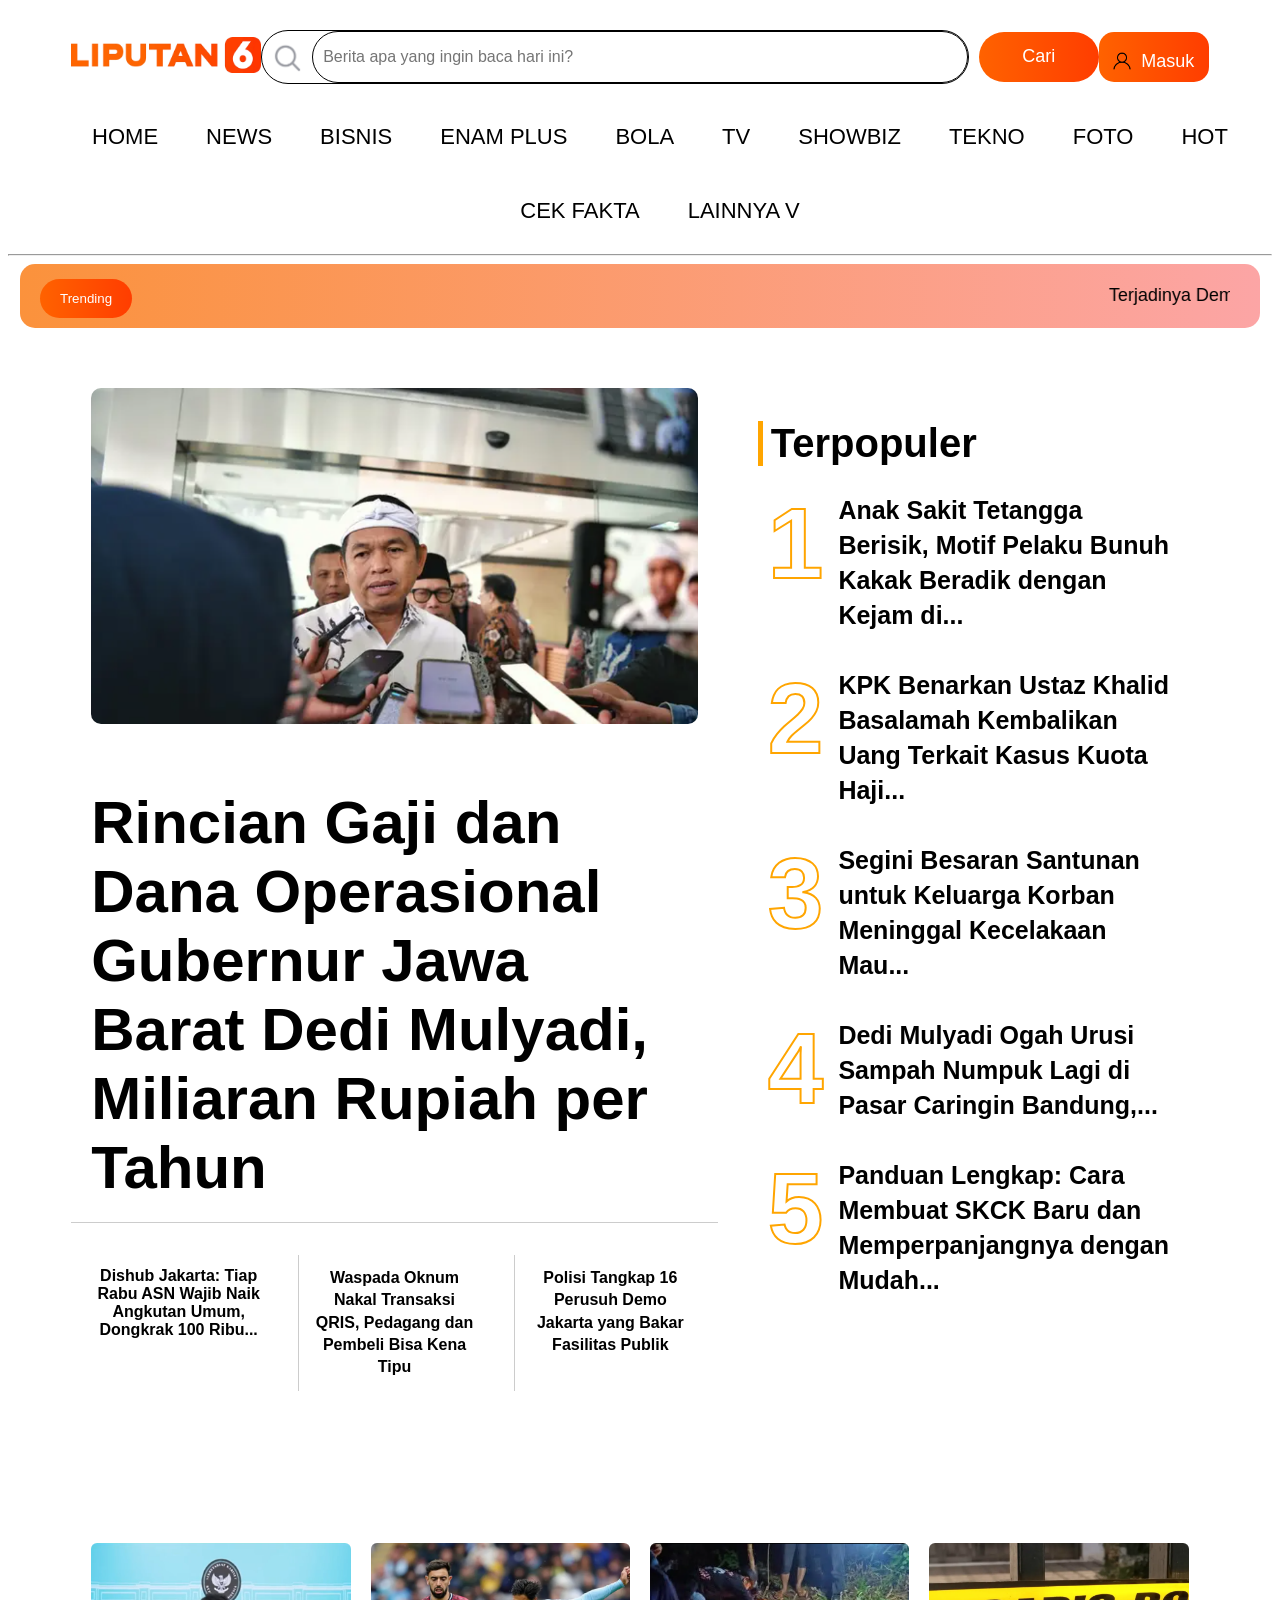
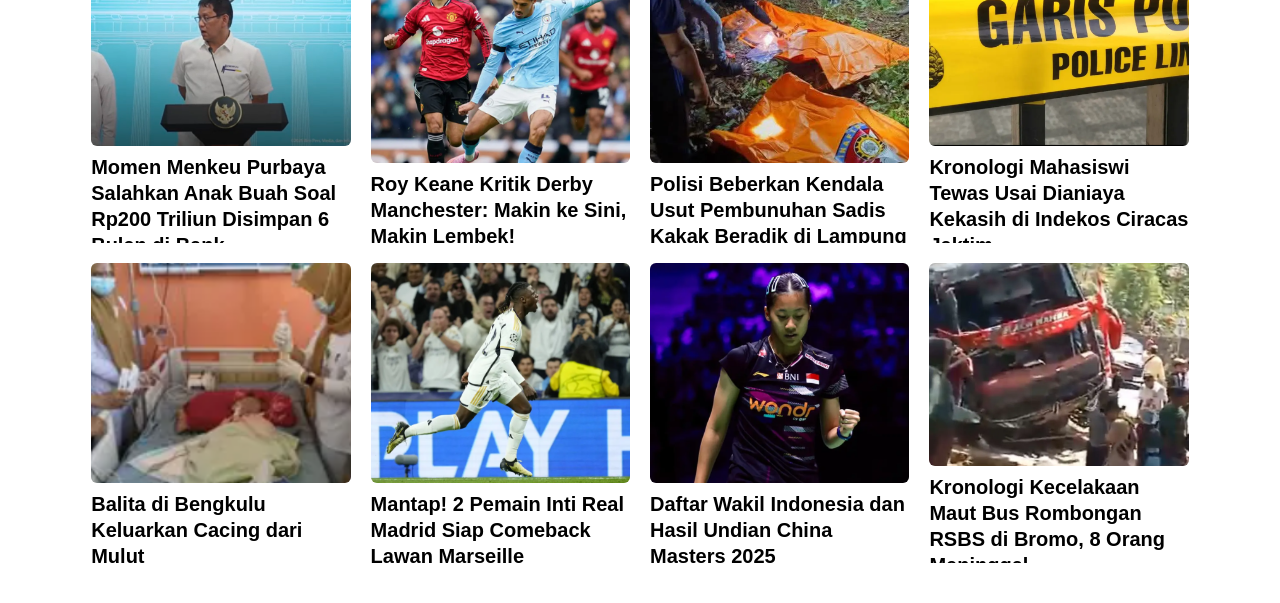
==== index.html @ a5fb039b "Commit Liputan6 Updat2" ====
<!DOCTYPE html>
<html lang="en">
<head>
    <meta charset="UTF-8">
    <meta name="viewport" content="width=device-width, initial-scale=1.0">
    <title>Liputan6 by Ruth</title>
    <link rel="stylesheet" href="style.css">
</head>
<body>
    <!-- HEADER -->
     <header class="header-1">
        <div class="div-1">
                <div class="header-logo">
                <a href="index.html"><img class="img-logo" src="assets/logoliputan6.png" alt="logo" class=""></a>
                </div>
                <div class="header-input">
                    <div>
                    <img src="assets/search.png" alt="" srcset="" class="">
                    <input type="text" placeholder="Berita apa yang ingin baca hari ini?" class="">
                    </div>
                </div>
                <div class="header-button-search">
                    <button type="button" class="">Cari</button>
                </div>
                <div class="header-login">
                    <button type="button" class="">
                        <div class="">
                            <img class="img-profile" src="assets/logologin.png" alt="Masuk" srcset="">
                            <p class="">Masuk</p>
                        </div>
                    </button>
                </div>
            </div>
        <div class="div-2">
            <ul class="">
                <li><a href="">HOME</a></li>
                <li><a href="">NEWS</a></li>
                <li><a href="">BISNIS</a></li>
                <li><a href="">ENAM PLUS</a></li>
                <li><a href="">BOLA</a></li>
                <li><a href="">TV</a></li>
                <li><a href="">SHOWBIZ</a></li>
                <li><a href="">TEKNO</a></li>
                <li><a href="">FOTO</a></li>
                <li><a href="">HOT</a></li>
                <li><a href="">CEK FAKTA</a></li>
                <li><a href="">LAINNYA V</a></li>
            </ul>
        </div>
    </header>
    <hr>
    <div class="div-trending">
        <div><button type="button">Trending</button></div>
        <marquee behavior="" direction="" class="marquee">Terjadinya Demokrasi pada tanggal 20 agustus 2025 yang mengakibatkan meninggal 1 orang</marquee>
    </div>
    <div class="div-3" id="div-3">
        <div>
            <img src="assets/Screenshot 2025-09-02 121308.png" alt="" srcset="">
        </div>
        <ul>
            <li><a href="">HOME</a></li>
            <li><a href="">NEWS</a></li>
            <li><a href="">BISNIS</a></li>
            <li><a href="">HOT</a></li>
            <li><a href="">CEK FAKTA</a></li>
            <li><a href="">DEMO</a></li>
            <li><a href="">TV</a></li>
            <li><a href="">BOLA</a></li>
            <li><a href="">LAINNYA</a></li>
        </ul>
        <h3>MASUK</h3>
    </div>
    <script src="style.js"></script>


    <!-- BODY/HERO SECTION -->
<section id="maincontainer" class="main-news-trending">
    <!-- LEFT COLUMN -->
    <div class="left-column">
        <div class="boxmainarticleimage">
            <div class="main-article-news">
                <img src="assets/mainimage.png" class="mainarticle-img" alt="Main Article">
            </div>
        </div>

        <div class="boxmainarticletext">
            <a href="#" class="mainarticle-text">
                Rincian Gaji dan Dana Operasional Gubernur Jawa Barat Dedi Mulyadi, Miliaran Rupiah per Tahun
            </a>
        </div>

        <!-- Outer box -->
        <div class="outer-box4">
            <div class="inner-box4">
                <a href="">Dishub Jakarta: Tiap Rabu ASN Wajib Naik Angkutan Umum, Dongkrak 100 Ribu...</a>
            </div>
            <div class="inner-box4">
                <a href="#">Waspada Oknum Nakal Transaksi QRIS, Pedagang dan Pembeli Bisa Kena Tipu</a>
            </div>
            <div class="inner-box4">
                <a href="#">Polisi Tangkap 16 Perusuh Demo Jakarta yang Bakar Fasilitas Publik</a>
            </div>
        </div>

    </div> 

    <!-- RIGHT COLUMN -->
    <div class="rightcolumn">
        <div class="popular">
            <h2>Terpopuler</h2>

            <div class="popular-item">
                <div class="rank">1</div>
                <div class="content">
                    <a href="#">Anak Sakit Tetangga Berisik, Motif Pelaku Bunuh Kakak Beradik dengan Kejam di...</a>
                </div>
            </div>

            <div class="popular-item">
                <div class="rank">2</div>
                <div class="content">
                    <a href="#">KPK Benarkan Ustaz Khalid Basalamah Kembalikan Uang Terkait Kasus Kuota Haji...</a>
                </div>
            </div>

            <div class="popular-item">
                <div class="rank">3</div>
                <div class="content">
                    <a href="#">Segini Besaran Santunan untuk Keluarga Korban Meninggal Kecelakaan Mau...</a>
                </div>
            </div>

            <div class="popular-item">
                <div class="rank">4</div>
                <div class="content">
                    <a href="#">Dedi Mulyadi Ogah Urusi Sampah Numpuk Lagi di Pasar Caringin Bandung,...</a>
                </div>
            </div>

            <div class="popular-item">
                <div class="rank">5</div>
                <div class="content">
                    <a href="#">Panduan Lengkap: Cara Membuat SKCK Baru dan Memperpanjangnya dengan Mudah...</a>
                </div>
            </div>
        </div>
    </div>
</section>

<section id="container" class="articlenews">
    <div class="box">
        <img class="imgbox" src="assets/imgMenkeuPrubaya.png" alt="ArtikelMenkeuPrubaya">
        <a href="#">Momen Menkeu Purbaya Salahkan Anak Buah Soal Rp200 Triliun Disimpan 6 Bulan di Bank</a>
    </div>
    <div class="box">
        <img class="imgbox" src="assets/RoyKeaneimg.png" alt="ArtikelRoyKeaneKritik">
        <a href="#">Roy Keane Kritik Derby Manchester: Makin ke Sini, Makin Lembek!</a>
    </div>
    <div class="box">
        <img class="imgbox" src="assets/imgBeritaPembunuhan.png" alt="imgBeritaPembunuhan">
        <a href="#">Polisi Beberkan Kendala Usut Pembunuhan Sadis Kakak Beradik di Lampung</a>
    </div>
    <div class="box">
        <img class="imgbox" src="assets/imgRumahKorbanPembunuhan.png" alt="imgRumahKorbanPembunuhan">
        <a href="#">Kronologi Mahasiswi Tewas Usai Dianiaya Kekasih di Indekos Ciracas Jaktim</a>
    </div>
    <div class="box">
        <img class="imgbox" src="assets/imgBeritaBalita.png" alt="imgBeritaBalita">
        <a href="#">Balita di Bengkulu Keluarkan Cacing dari Mulut</a>
    </div>
    <div class="box">
        <img class="imgbox" src="assets/BeritaRealMadrid.png" alt="BeritaRealMadrid">
        <a href="#">Mantap! 2 Pemain Inti Real Madrid Siap Comeback Lawan Marseille</a>
    </div>
    <div class="box">
        <img class="imgbox" src="assets/PerwakilaIndonesia.png" alt="PerwakilaIndonesia">
        <a href="#">Daftar Wakil Indonesia dan Hasil Undian China Masters 2025</a>
    </div>
    <div class="box">
        <img class="imgbox" src="assets/Kecelakaan.png" alt="Kecelakaan">
        <a href="#">Kronologi Kecelakaan Maut Bus Rombongan RSBS di Bromo, 8 Orang Meninggal</a>
    </div>
</section>

</body>
</html>
---- style.css ----
body{
    font-family: Arial, Helvetica, sans-serif;
}

/* HEADER */
.div-1 {
    display: flex;
    justify-content: space-between;
    align-items: center;
    margin-top: 20px;
    flex-wrap: wrap; /* allows stacking on smaller screens */
    padding: 0 5%;
}

.header-logo {
    width: 15vw; 
    max-width: 190px;
    min-width: 120px;
    display: flex;
    align-items: center;
}

.header-logo img {
    max-width: 100%;
    height: auto;
}

.header-input {
    display: flex;
    flex: 1;
    justify-content: center;
    min-width: 200px;
    margin: 10px 0;
}

.header-input div {
    display: flex;
    border: 0.1px solid black;
    border-radius: 30px;
    width: 100%;
    max-width: 800px;
}

.header-input div img {
    width: 30px;
    margin: 10px;
}

.header-input div input {
    flex: 1;
    border-radius: 30px;
    outline: none;
    border: 0.1px solid black;
    transition: all 0.3s ease;
    padding-left: 10px;
    font-size: 16px;
}

.header-input div input:focus {
    border: 3px solid orange;
}

.header-button-search button {
    width: 120px;
    height: 50px;
    border-radius: 30px;
    background: linear-gradient(to right, #ff6200, #ff3d00);
    border: none;
    color: white;
    font-size: 18px;
    transition: all 0.3s ease;
    margin-left: 10px;
}

.header-button-search button:hover {
    background: linear-gradient(to right, #E57373, #FFB74D);
    color: black;
}

.header-login button {
    width: 110px;
    height: 50px;
    border-radius: 15px;
    background: linear-gradient(to right, #ff6200, #ff3d00);
    border: none;
    color: white;
    font-size: 18px;
    transition: all 0.3s ease;
}

.header-login button:hover {
    background: linear-gradient(to right, #E57373, #FFB74D);
    color: black;
}

.header-login button div {
    display: flex;
    justify-content: center;
    align-items: center;
    font-size: 18px;
}

.header-login button div img {
    width: 18px;
    margin-right: 10px;
}

/* NAVIGATION */
.div-2 ul {
    margin: 30px 0;
    display: flex;
    justify-content: center;
    align-items: center;
    list-style: none;
    gap: 3rem;
    font-size: 22px;
    flex-wrap: wrap;
}

.div-2 ul a {
    transition: all 0.2s ease;
    text-decoration: none;
    color: black;
}

.div-2 ul a:hover {
    color: orange;
    font-size: 26px;
}

/* TRENDING / MARQUEE */
.div-trending {
    background: linear-gradient(to right, #fb923c, #fca5a5);
    display: flex;
    justify-content: space-between;
    align-items: center;
    width: 95%;
    max-width: 1200px;
    height: auto;
    padding: 10px 20px;
    margin: 0 auto 20px auto;
    border-radius: 15px;
    flex-wrap: wrap;
}

.div-trending .marquee {
    flex: 1;
    font-size: 18px;
    margin: 5px 10px;
}

.div-trending .marquee marquee {
    max-width: 100%;
}

.div-trending button {
    padding: 12px 20px;
    border-radius: 30px;
    background: linear-gradient(to right, #ff6200, #ff3d00);
    border: none;
    color: white;
    margin-top: 5px;
}

.div-trending button:hover {
    background: linear-gradient(to right, #E57373, #FFB74D);
    color: black;
}

/* FIXED NAV (DIV-3) */
.div-3 {
    top: -190px;
    position: fixed;
    display: flex;
    width: 90%;
    max-width: 1200px;
    height: 70px;
    justify-content: space-between;
    align-items: center;
    background: linear-gradient(to right, #ff7e5f, #ffbd8a);
    left: 50%;
    transform: translateX(-50%);
    border-bottom-right-radius: 20px;
    border-bottom-left-radius: 20px;
    transition: 0.5s ease-in;
    padding: 0 20px;
    z-index: 1000;
}

.div-3.show {
    top: 0;
}

.div-3 ul {
    display: flex;
    justify-content: center;
    gap: 1rem;
    list-style: none;
    flex-wrap: wrap;
}

.div-3 li a {
    text-decoration: none;
    color: white;
    font-size: 16px;
}

.div-3 img {
    margin-right: 20px;

    max-height: 50px;
}

.div-3 h3 {
    color: white;
}

/* MEDIA QUERIES */
@media (max-width: 1024px) {
    .header-input div input {
        max-width: 500px;
    }
    .header-button-search button {
        width: 100px;
        font-size: 16px;
    }
    .div-2 ul {
        gap: 2rem;
        font-size: 20px;
    }
}

@media (max-width: 768px) {
    .div-1 {
        flex-direction: column;
        align-items: center;
        gap: 15px;
    }
    .header-input {
        width: 100%;
        justify-content: center;
    }
    .header-input div input {
        width: 90%;
        max-width: none;
    }
    .header-button-search button {
        width: auto;
        padding: 10px 20px;
    }
    .header-login button {
        margin-top: 10px;
    }
    .div-2 ul {
        flex-direction: column;
        gap: 1rem;
    }
    .div-trending {
        flex-direction: column;
        text-align: center;
        gap: 10px;
    }
    .div-3 {
        flex-direction: column;
        height: auto;
        padding: 10px;
    }
    .div-3 ul {
        justify-content: center;
    }
}

@media (max-width: 480px) {
    .header-button-search button,
    .header-login button {
        width: auto;
        height: auto;
        font-size: 14px;
        padding: 8px 15px;
    }
    .div-2 ul {
        font-size: 18px;
    }
    .div-trending .marquee {
        font-size: 16px;
    }
}



/* BODY/HERO SECTION */

/* Main News Section */
#maincontainer.main-news-trending {
  display: flex;
  flex-direction: row;
  width: 90%;
  min-height: 800px;
  margin: 20px auto;
  gap: 20px; 
  padding: 20px;
}

/* LEFT COLUMN */
.left-column {
  display: flex;
  flex-direction: column;
  width: 60%;
  gap: 20px;
}

.boxmainarticleimage {
  padding: 20px;
}


.main-article-news {
  text-align: center;
}

.mainarticle-text {
  text-decoration: none;
  color: black;
  font-weight: 700;
  font-size: 60px;
  transition: color 0.2s ease;
}

.mainarticle-text:hover {
  color: orange;
}

.mainarticle-img {
  width: 100%;
  height: auto;
  border-radius: 10px;
}

.boxmainarticletext{
  padding: 20px;
  border-bottom: 1px solid #ccc;
}

.outer-box4 {
  display: flex;     
  gap: 0; 
}

.inner-box4 {
  flex: 1;           
  background: #fff;   
  text-align: center;
  padding: 12px;    
  margin: 12px; 
  border-right: none;           
}

.inner-box4 a{
    text-decoration: none;
    color: black;
    font-weight: 600;
      transition: color 0.2s ease;
}

.inner-box4 a:hover{
    color: orange;
}

.inner-box4:nth-child(2),
.inner-box4:nth-child(3) {
  border-left: 1px solid #ccc;line-height: 1.4;
}

/* RIGHT COLUMN */
.rightcolumn {
  width: 40%;
  padding: 20px;
  color: black;
}

.popular h2 {
  font-size: 40px;
  font-weight: 700;
  margin-bottom: 15px;
  border-left: 5px solid orange;
  padding-left: 8px;
}

.popular-item {
  display: flex;
  align-items: flex-start;
  margin: 10px;
  gap: 15px;
  padding: 12px 0;
  border-bottom: 1px solid rgba(255,255,255,0.4);
}

.rank {
  font-size: 100px;
  font-weight: bold;
  color: transparent;
  -webkit-text-stroke: 2px orange;
  line-height: 1;
}

.content a {
  text-decoration: none;
  color: black;
  font-size: 25px;
  font-weight: 600;
  line-height: 1.4;
  display: inline-block;
  transition: color 0.2s ease;
}

.content a:hover {
  color: orange;
}

/* RESPONSIVE */
@media (max-width: 992px) {
  #container.main-news-trending {
    flex-direction: column;
    align-items: center;
  }

  .left-column,
  .rightcolumn {
    width: 100%;
  }
}

/* Article News Section */
#container {
  display: flex;
  flex-wrap: wrap; 
  gap: 20px; 
  width: 90%;
  margin: 20px auto;
  padding: 20px;
  margin-top: 100px;
  box-sizing: border-box;
}


#container > div {
  flex: 1 1 calc(25% - 20px); 
  height: 300px;              
  display: flex;
  flex-direction: column;     
  box-sizing: border-box;
  overflow: hidden;
}


.imgbox { 
  width: 100%;    
  height: 80%;
  object-fit: cover;         
  border-radius: 6px;
}

.box a {
  text-decoration: none;
  color: black;
  font-weight: bold;
  font-size: 20px;
  line-height: 1.3;
  margin-top: 8px;
  text-align: left;
  display: -webkit-box;       
  -webkit-box-orient: vertical;
  overflow: hidden;
  transition: color 0.2s ease;
}

.box a:hover {
  color: orange;
}
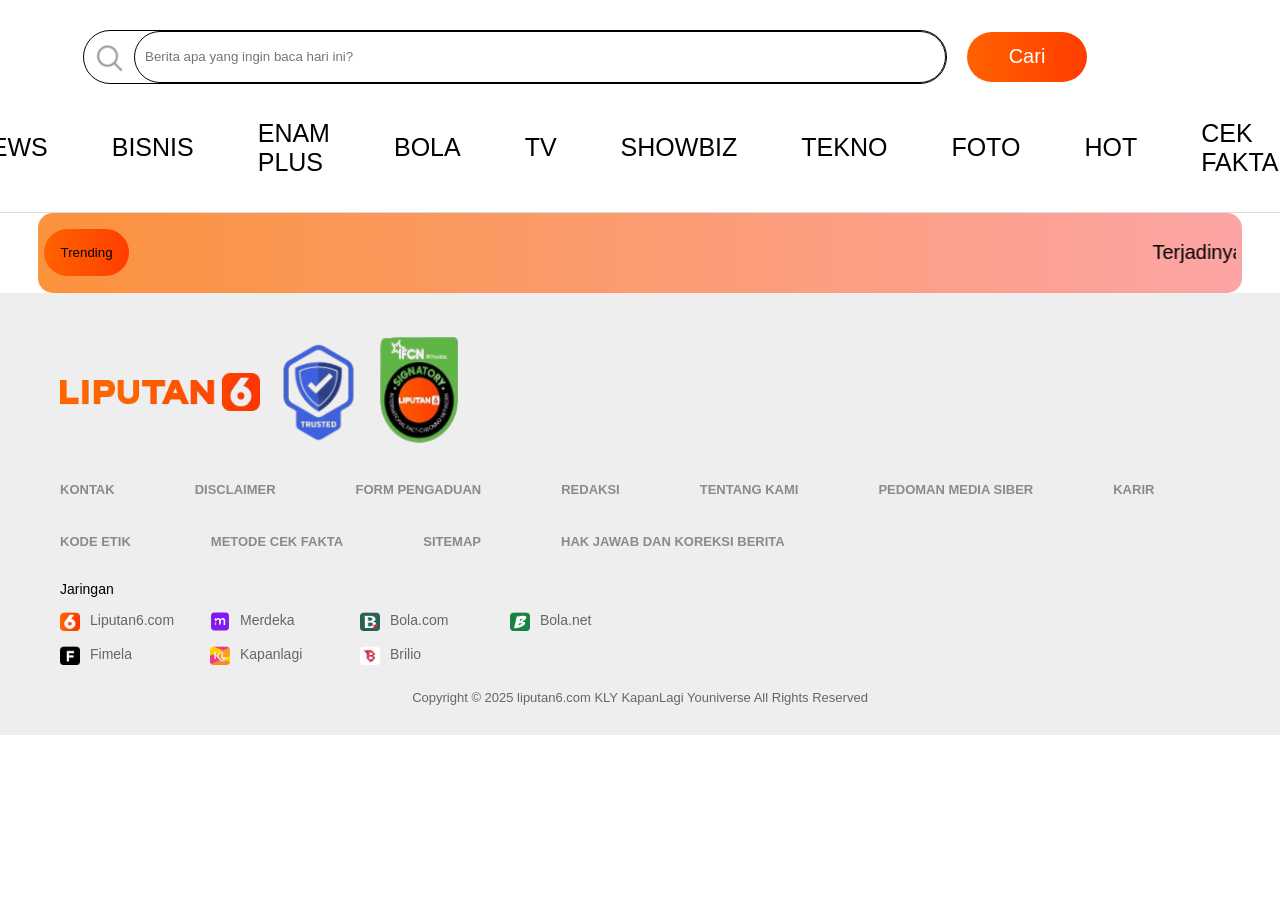
==== commit b3683203: "Footer diperbagus(Update)" ====
--- a/index.html
+++ b/index.html
@@ -3,19 +3,18 @@
 <head>
     <meta charset="UTF-8">
     <meta name="viewport" content="width=device-width, initial-scale=1.0">
-    <title>Liputan6 by Ruth</title>
+    <title>Liputan6 By Evan Fadilah</title>
     <link rel="stylesheet" href="style.css">
 </head>
 <body>
-    <!-- HEADER -->
-     <header class="header-1">
+    <header class="header-1">
         <div class="div-1">
                 <div class="header-logo">
-                <a href="index.html"><img class="img-logo" src="assets/logoliputan6.png" alt="logo" class=""></a>
+                <a href="index.html"><img class="img-logo" src="asset/download__2_-removebg-preview.png" alt="logo" class=""></a>
                 </div>
                 <div class="header-input">
                     <div>
-                    <img src="assets/search.png" alt="" srcset="" class="">
+                    <img src="asset/search.png" alt="" srcset="" class="">
                     <input type="text" placeholder="Berita apa yang ingin baca hari ini?" class="">
                     </div>
                 </div>
@@ -25,7 +24,7 @@
                 <div class="header-login">
                     <button type="button" class="">
                         <div class="">
-                            <img class="img-profile" src="assets/logologin.png" alt="Masuk" srcset="">
+                            <img class="img-profile" src="asset/human.png" alt="Masuk" srcset="">
                             <p class="">Masuk</p>
                         </div>
                     </button>
@@ -55,7 +54,7 @@
     </div>
     <div class="div-3" id="div-3">
         <div>
-            <img src="assets/Screenshot 2025-09-02 121308.png" alt="" srcset="">
+            <img src="asset/Screenshot 2025-09-02 121308.png" alt="" srcset="">
         </div>
         <ul>
             <li><a href="">HOME</a></li>
@@ -65,122 +64,74 @@
             <li><a href="">CEK FAKTA</a></li>
             <li><a href="">DEMO</a></li>
             <li><a href="">TV</a></li>
-            <li><a href="">BOLA</a></li>
+            <li><a href="">BOLA</a></li> 
             <li><a href="">LAINNYA</a></li>
         </ul>
         <h3>MASUK</h3>
     </div>
     <script src="style.js"></script>
-
-
-    <!-- BODY/HERO SECTION -->
-<section id="maincontainer" class="main-news-trending">
-    <!-- LEFT COLUMN -->
-    <div class="left-column">
-        <div class="boxmainarticleimage">
-            <div class="main-article-news">
-                <img src="assets/mainimage.png" class="mainarticle-img" alt="Main Article">
+    <!--this is our whole page-->
+    <footer>
+        <div class="footer-top">
+            <div class="brand-logo">
+                <img src="asset/download__2_-removebg-preview.png" alt="" class="Liputan6" />
+                <img src="asset/Screenshot_2025-08-29_135335-removebg-preview.png" alt="IFCN logo" />
+                <img src="asset/Screenshot_2025-08-29_135347-removebg-preview.png" alt="Liputan6 fact checker" />
             </div>
-        </div>
-
-        <div class="boxmainarticletext">
-            <a href="#" class="mainarticle-text">
-                Rincian Gaji dan Dana Operasional Gubernur Jawa Barat Dedi Mulyadi, Miliaran Rupiah per Tahun
-            </a>
-        </div>
-
-        <!-- Outer box -->
-        <div class="outer-box4">
-            <div class="inner-box4">
-                <a href="">Dishub Jakarta: Tiap Rabu ASN Wajib Naik Angkutan Umum, Dongkrak 100 Ribu...</a>
-            </div>
-            <div class="inner-box4">
-                <a href="#">Waspada Oknum Nakal Transaksi QRIS, Pedagang dan Pembeli Bisa Kena Tipu</a>
-            </div>
-            <div class="inner-box4">
-                <a href="#">Polisi Tangkap 16 Perusuh Demo Jakarta yang Bakar Fasilitas Publik</a>
-            </div>
-        </div>
-
-    </div> 
-
-    <!-- RIGHT COLUMN -->
-    <div class="rightcolumn">
-        <div class="popular">
-            <h2>Terpopuler</h2>
-
-            <div class="popular-item">
-                <div class="rank">1</div>
-                <div class="content">
-                    <a href="#">Anak Sakit Tetangga Berisik, Motif Pelaku Bunuh Kakak Beradik dengan Kejam di...</a>
+            <div class="footer-links">
+                <div class="div-links">
+                    <ul>
+                        <li><a href="#">KONTAK</a></li>
+                        <li><a href="#">DISCLAIMER</a></li>
+                        <li><a href="#">FORM PENGADUAN</a></li>
+                        <li><a href="#">REDAKSI</a></li>
+                        <li><a href="#">TENTANG KAMI</a></li>
+                        <li><a href="#">PEDOMAN MEDIA SIBER</a></li>
+                        <li><a href="#">KARIR</a></li>
+                        <li><a href="#">KODE ETIK</a></li>
+                        <li><a href="#">METODE CEK FAKTA</a></li>
+                        <li><a href="#">SITEMAP</a></li>
+                        <li><a href="#">HAK JAWAB DAN KOREKSI BERITA</a></li>
+                    </ul>
                 </div>
             </div>
-
-            <div class="popular-item">
-                <div class="rank">2</div>
-                <div class="content">
-                    <a href="#">KPK Benarkan Ustaz Khalid Basalamah Kembalikan Uang Terkait Kasus Kuota Haji...</a>
+            <div class="footer-mid">
+                <div class="footer-mid-1">
+                    <span>Jaringan</span>
+                    <div class="footer-mid-1-1">
+                        <ul>
+                            <li><img src="[data-uri]" alt="Image Gone"> <a href="#">Liputan6.com</a></li>
+                            <li><img src="[data-uri]" alt="Image Gone"> <a href="#">Fimela</a></li>
+                        </ul>
+                        <ul>
+                            <li><img src="[data-uri]" alt="Image Gone"><a href="">Merdeka</a></li>
+                            <li><img src="[data-uri]" alt="Image Gone"> <a href="#">Kapanlagi</a></li>
+                        </ul>
+                        <ul>
+                            <li><img src="[data-uri]" alt="Image Gone"><a href="#">Bola.com</a></li>
+                            <li><img src="[data-uri]" alt="Image Gone"><a href="#">Brilio</a></li>
+                        </ul>
+                        <ul>
+                            <li><img src="[data-uri]" alt="Image Gone"></span> <a href="#">Bola.net</a></li>
+                        </ul>
+                    </div>
+                </div>
+                <div class="footer-mid-2">
+                    <span>Connect with us</span>
+                    <ul>
+                        <li><a href=""><img src="[data-uri]" alt="Image Gone"></a></li>
+                        <li><a href=""><img src="[data-uri]" alt="Image Gone"></a></li>
+                        <li><a href=""><img src="[data-uri]" alt="Image Gone"></a></li>
+                        <li><a href=""><img src="[data-uri]" alt="Image Gone"></a></li>
+                        <li><a href=""><img src="[data-uri]" alt="Image Gone"></a></li>
+                        <li><a href=""><img src="[data-uri]" alt="Image Gone"></a></li>
+                        <li><a href=""><img src="[data-uri]" alt="Image Gone"></a></li>
+                    </ul>
                 </div>
             </div>
-
-            <div class="popular-item">
-                <div class="rank">3</div>
-                <div class="content">
-                    <a href="#">Segini Besaran Santunan untuk Keluarga Korban Meninggal Kecelakaan Mau...</a>
-                </div>
-            </div>
-
-            <div class="popular-item">
-                <div class="rank">4</div>
-                <div class="content">
-                    <a href="#">Dedi Mulyadi Ogah Urusi Sampah Numpuk Lagi di Pasar Caringin Bandung,...</a>
-                </div>
-            </div>
-
-            <div class="popular-item">
-                <div class="rank">5</div>
-                <div class="content">
-                    <a href="#">Panduan Lengkap: Cara Membuat SKCK Baru dan Memperpanjangnya dengan Mudah...</a>
-                </div>
-            </div>
+        <div class="footer-bottom">
+            <p>Copyright © 2025 liputan6.com KLY KapanLagi Youniverse All Rights Reserved</p>
         </div>
-    </div>
-</section>
-
-<section id="container" class="articlenews">
-    <div class="box">
-        <img class="imgbox" src="assets/imgMenkeuPrubaya.png" alt="ArtikelMenkeuPrubaya">
-        <a href="#">Momen Menkeu Purbaya Salahkan Anak Buah Soal Rp200 Triliun Disimpan 6 Bulan di Bank</a>
-    </div>
-    <div class="box">
-        <img class="imgbox" src="assets/RoyKeaneimg.png" alt="ArtikelRoyKeaneKritik">
-        <a href="#">Roy Keane Kritik Derby Manchester: Makin ke Sini, Makin Lembek!</a>
-    </div>
-    <div class="box">
-        <img class="imgbox" src="assets/imgBeritaPembunuhan.png" alt="imgBeritaPembunuhan">
-        <a href="#">Polisi Beberkan Kendala Usut Pembunuhan Sadis Kakak Beradik di Lampung</a>
-    </div>
-    <div class="box">
-        <img class="imgbox" src="assets/imgRumahKorbanPembunuhan.png" alt="imgRumahKorbanPembunuhan">
-        <a href="#">Kronologi Mahasiswi Tewas Usai Dianiaya Kekasih di Indekos Ciracas Jaktim</a>
-    </div>
-    <div class="box">
-        <img class="imgbox" src="assets/imgBeritaBalita.png" alt="imgBeritaBalita">
-        <a href="#">Balita di Bengkulu Keluarkan Cacing dari Mulut</a>
-    </div>
-    <div class="box">
-        <img class="imgbox" src="assets/BeritaRealMadrid.png" alt="BeritaRealMadrid">
-        <a href="#">Mantap! 2 Pemain Inti Real Madrid Siap Comeback Lawan Marseille</a>
-    </div>
-    <div class="box">
-        <img class="imgbox" src="assets/PerwakilaIndonesia.png" alt="PerwakilaIndonesia">
-        <a href="#">Daftar Wakil Indonesia dan Hasil Undian China Masters 2025</a>
-    </div>
-    <div class="box">
-        <img class="imgbox" src="assets/Kecelakaan.png" alt="Kecelakaan">
-        <a href="#">Kronologi Kecelakaan Maut Bus Rombongan RSBS di Bromo, 8 Orang Meninggal</a>
-    </div>
-</section>
-
+    </footer>
 </body>
-</html>
+</html>
--- a/style.css
+++ b/style.css
@@ -1,94 +1,107 @@
-body{
+body
+{
+    margin: 0;
+    padding: 0;
     font-family: Arial, Helvetica, sans-serif;
 }
-
-/* HEADER */
-.div-1 {
-    display: flex;
-    justify-content: space-between;
-    align-items: center;
-    margin-top: 20px;
-    flex-wrap: wrap; /* allows stacking on smaller screens */
-    padding: 0 5%;
-}
-
-.header-logo {
-    width: 15vw; 
-    max-width: 190px;
-    min-width: 120px;
-    display: flex;
-    align-items: center;
-}
-
-.header-logo img {
+/* Reset dan dasar */
+* {
+    margin: 0;
+    padding: 0;
+}
+
+button{
+    cursor: pointer;
+}
+
+body {
+    font-family: Arial, sans-serif;
+    font-size: 14px;
+    color: #000;
+    background-color: #fff;
+}
+
+/*Start Navbar */
+
+.div-1{
+    display: flex;
+    justify-content: center;
+    align-items: center;
+    margin-top: 30px;
+}
+
+.header-logo{
+    margin-right: 250px;
+    width: 190px;
+    height: 50px;
+    display: flex;
+    align-items: center;
+}
+
+.header-logo img{
     max-width: 100%;
-    height: auto;
-}
-
-.header-input {
-    display: flex;
-    flex: 1;
-    justify-content: center;
-    min-width: 200px;
-    margin: 10px 0;
-}
-
-.header-input div {
-    display: flex;
+}
+
+.header-input{
+    display: flex;
+}
+
+
+.header-input div{
+    display: flex;
+    margin-right: 20px;
     border: 0.1px solid black;
     border-radius: 30px;
-    width: 100%;
-    max-width: 800px;
-}
-
-.header-input div img {
+}
+
+.header-input div img{
     width: 30px;
     margin: 10px;
 }
 
-.header-input div input {
-    flex: 1;
+.header-input div input{
+    width: 800px;
     border-radius: 30px;
     outline: none;
     border: 0.1px solid black;
     transition: all 0.3s ease;
     padding-left: 10px;
-    font-size: 16px;
-}
-
-.header-input div input:focus {
+}
+
+.header-input div input:focus{
     border: 3px solid orange;
 }
 
-.header-button-search button {
+.header-button-search button{
     width: 120px;
     height: 50px;
     border-radius: 30px;
     background: linear-gradient(to right, #ff6200, #ff3d00);
     border: none;
     color: white;
-    font-size: 18px;
+    font-size: 20px;
     transition: all 0.3s ease;
-    margin-left: 10px;
-}
-
-.header-button-search button:hover {
+
+}
+
+.header-button-search button:hover{
     background: linear-gradient(to right, #E57373, #FFB74D);
     color: black;
 }
 
-.header-login button {
+.header-login button{
+    margin-left: 250px;
     width: 110px;
     height: 50px;
     border-radius: 15px;
     background: linear-gradient(to right, #ff6200, #ff3d00);
     border: none;
     color: white;
-    font-size: 18px;
+    font-size: 20px;
     transition: all 0.3s ease;
 }
 
-.header-login button:hover {
+.header-login button:hover{
     background: linear-gradient(to right, #E57373, #FFB74D);
     color: black;
 }
@@ -97,386 +110,403 @@
     display: flex;
     justify-content: center;
     align-items: center;
-    font-size: 18px;
-}
-
-.header-login button div img {
-    width: 18px;
+    font-size: 20px;
+}
+
+.header-login button div img{
+    width: 15%;
     margin-right: 10px;
 }
 
-/* NAVIGATION */
-.div-2 ul {
-    margin: 30px 0;
+.div-2 ul{
+    margin-top: 35px;
+    margin-bottom: 35px;
     display: flex;
     justify-content: center;
     align-items: center;
     list-style: none;
-    gap: 3rem;
-    font-size: 22px;
-    flex-wrap: wrap;
-}
-
-.div-2 ul a {
+    gap: 4rem;
+    font-size: 25px;
+}
+
+.div-2 ul a{
     transition: all 0.2s ease;
     text-decoration: none;
     color: black;
 }
 
-.div-2 ul a:hover {
+.div-2 ul a:hover{
     color: orange;
-    font-size: 26px;
-}
-
-/* TRENDING / MARQUEE */
-.div-trending {
+    font-size: 31px;
+}
+
+.input-1{
+    background-color: rgb(243, 243, 243);
+    border: 1px black solid;
+    border-radius: 50px;
+    width: 820px;
+}
+
+
+
+/* End Navbar */
+
+/* Start Marque */
+
+.div-trending{
     background: linear-gradient(to right, #fb923c, #fca5a5);
     display: flex;
-    justify-content: space-between;
-    align-items: center;
-    width: 95%;
-    max-width: 1200px;
-    height: auto;
-    padding: 10px 20px;
-    margin: 0 auto 20px auto;
+    justify-content: center;
+    align-items: center;
+    width: 94%;
+    height: 80px;
+    margin: 0 auto;
     border-radius: 15px;
-    flex-wrap: wrap;
-}
-
-.div-trending .marquee {
-    flex: 1;
-    font-size: 18px;
-    margin: 5px 10px;
-}
-
-.div-trending .marquee marquee {
+}
+
+.div-trending .marquee{
+    width: 92%;
+    font-size: 20px;
+}
+
+.div-trending .marquee marquee{
     max-width: 100%;
 }
 
 .div-trending button {
-    padding: 12px 20px;
+    padding: 16px;
     border-radius: 30px;
     background: linear-gradient(to right, #ff6200, #ff3d00);
     border: none;
-    color: white;
-    margin-top: 5px;
 }
 
 .div-trending button:hover {
     background: linear-gradient(to right, #E57373, #FFB74D);
-    color: black;
-}
-
-/* FIXED NAV (DIV-3) */
-.div-3 {
+    color: white;
+}
+
+/* End Marque */
+
+.div-3
+{
     top: -190px;
     position: fixed;
     display: flex;
-    width: 90%;
-    max-width: 1200px;
+    width: 62%;
     height: 70px;
-    justify-content: space-between;
-    align-items: center;
-    background: linear-gradient(to right, #ff7e5f, #ffbd8a);
-    left: 50%;
-    transform: translateX(-50%);
+    justify-content: center;
+    align-items: center;
+    background: linear-gradient(to right,  #ff7e5f, #ffbd8a);
+    transform: translateX(32%);
     border-bottom-right-radius: 20px;
     border-bottom-left-radius: 20px;
     transition: 0.5s ease-in;
-    padding: 0 20px;
-    z-index: 1000;
-}
-
-.div-3.show {
+}
+
+.div-3.show
+{
     top: 0;
 }
 
-.div-3 ul {
+.div-3 ul
+{
     display: flex;
     justify-content: center;
     gap: 1rem;
+    padding-right: 470px;
     list-style: none;
+}
+
+.div-3 li a
+{
+    text-decoration: none;
+    color: white;
+}
+
+.div-3 img
+{
+    margin-right: 50px;
+    border-radius: 10px;
+}
+
+.div-3 h3
+{
+    color: white;
+}
+
+footer {
+    background-color: #eeeeee;
+    padding: 40px 60px 20px 60px;
+}
+
+/* Brand logo section */
+.brand-logo {
+    display: flex;
+    gap: 15px;
+}
+
+.brand-logo .Liputan6
+{
+    width: 200px;
+}
+
+.brand-logo img {
+    width: 85px;
+    height: auto;
+    object-fit: contain;
+}
+
+
+/* Footer links section */
+.footer-links {
+    padding-top: 30px;
+}
+
+
+.footer-links ul 
+{
+    list-style: none;
+}
+
+.footer-links .div-links ul li a
+{
+    color: rgb(138, 138, 138);
+}
+
+.footer-links .div-links ul
+{
+    display: flex;
+    column-gap: 5rem;
+    row-gap: 1.5rem;
     flex-wrap: wrap;
 }
 
-.div-3 li a {
+.footer-mid
+{
+    display: flex;
+}
+
+.footer-links ul li {
+    margin-bottom: 12px;
+    font-weight: 700;
+}
+
+.footer-links ul li a {
     text-decoration: none;
-    color: white;
-    font-size: 16px;
-}
-
-.div-3 img {
+    color: #4d4d4d;
+    font-size: 13px;
+    transition: color 0.3s ease;
+}
+
+.footer-links ul li a:hover {
+    color: #ff6600;
+}
+
+.h3-1 {
+    font-weight: 700;
+    margin-top: 30px;
+    margin-bottom: 10px;
+    color: #4d4d4d;
+
+}
+
+/* Network section */
+.network {
+    display: flex;
+    gap: 3rem;
+}
+
+
+.network ul {
+    list-style: none;
+}
+
+.network ul li {
+    display: flex;
+    align-items: center;
+    margin-bottom: 10px;
+    /* font-size: 24px; */
+    color: #4d4d4d;
+}
+
+.network ul li a {
+    text-decoration: none;
+    color: #4d4d4d;
+    margin-left: 6px;
+    font-size: 15px;
+    transition: color 0.3s ease;
+}
+
+.network ul li span
+{
+    width: 25px;
+    height: 25px;
+}
+
+.network ul li a:hover 
+{
+    color: #ff6600;
+}
+
+/* Icons with colored backgrounds for network */
+.icon {
+    display: flex;
+    justify-content: center;
+    align-items: center;
+    width: 18px;
+    height: 18px;
+    font-weight: 700;
+    font-family: Arial, sans-serif;
+    font-style: normal;
+    font-size: 12px;
+    color: white;
+    border-radius: 50%;
+}
+
+.liputan6 {
+    background-color: #ff6600;
+}
+
+.bola-com {
+    background-color: #2d9a4e;
+    font-style: normal;
+    font-weight: 700;
+    font-size: 15px;
+}
+
+.bola-net {
+    background-color: transparent;
+    color: #000;
+    font-style: italic;
+    font-weight: 700;
+    font-size: 18px;
+    padding-left: 2px;
+}
+
+.brilio {
+    background-color: #bd1f59;
+    font-weight: 700;
+    font-size: 12px;
+}
+
+.fimela {
+    background-color: #a10047;
+    font-weight: 700;
+    font-size: 12px;
+}
+
+.kapanlagi {
+    background: linear-gradient(to right, #fa4a1f, #ffde00);
+    color: black;
+    font-weight: 700;
+    font-size: 11px;
+}
+
+.merdeka {
+    background-color: #6c19ab;
+    font-weight: 700;
+    font-size: 12px;
+}
+
+.otosia {
+    background-color: #c4232b;
+    font-weight: 700;
+    font-size: 14px;
+    transform: rotate(-10deg);
+}
+
+/* .footer-bottom-socialmedia
+} */
+
+.footer-1 {
+    display: flex;
+}
+
+.footer-1 .h3-1
+{
+    width: 50%;
+}
+
+/* Social media icons */
+.social-media {
+    display: flex;
+    gap: 14px;
+    align-items: center;
+    flex: 1 1 150px;
+}
+
+.social-media a {
+    display: inline-flex;
+    padding: 6px 9px;
     margin-right: 20px;
-
-    max-height: 50px;
-}
-
-.div-3 h3 {
-    color: white;
-}
-
-/* MEDIA QUERIES */
-@media (max-width: 1024px) {
-    .header-input div input {
-        max-width: 500px;
-    }
-    .header-button-search button {
-        width: 100px;
-        font-size: 16px;
-    }
-    .div-2 ul {
-        gap: 2rem;
-        font-size: 20px;
-    }
-}
-
-@media (max-width: 768px) {
-    .div-1 {
-        flex-direction: column;
-        align-items: center;
-        gap: 15px;
-    }
-    .header-input {
-        width: 100%;
-        justify-content: center;
-    }
-    .header-input div input {
-        width: 90%;
-        max-width: none;
-    }
-    .header-button-search button {
-        width: auto;
-        padding: 10px 20px;
-    }
-    .header-login button {
-        margin-top: 10px;
-    }
-    .div-2 ul {
-        flex-direction: column;
-        gap: 1rem;
-    }
-    .div-trending {
-        flex-direction: column;
-        text-align: center;
-        gap: 10px;
-    }
-    .div-3 {
-        flex-direction: column;
-        height: auto;
-        padding: 10px;
-    }
-    .div-3 ul {
-        justify-content: center;
-    }
-}
-
-@media (max-width: 480px) {
-    .header-button-search button,
-    .header-login button {
-        width: auto;
-        height: auto;
-        font-size: 14px;
-        padding: 8px 15px;
-    }
-    .div-2 ul {
-        font-size: 18px;
-    }
-    .div-trending .marquee {
-        font-size: 16px;
-    }
-}
-
-
-
-/* BODY/HERO SECTION */
-
-/* Main News Section */
-#maincontainer.main-news-trending {
-  display: flex;
-  flex-direction: row;
-  width: 90%;
-  min-height: 800px;
-  margin: 20px auto;
-  gap: 20px; 
-  padding: 20px;
-}
-
-/* LEFT COLUMN */
-.left-column {
-  display: flex;
-  flex-direction: column;
-  width: 60%;
-  gap: 20px;
-}
-
-.boxmainarticleimage {
-  padding: 20px;
-}
-
-
-.main-article-news {
-  text-align: center;
-}
-
-.mainarticle-text {
-  text-decoration: none;
-  color: black;
-  font-weight: 700;
-  font-size: 60px;
-  transition: color 0.2s ease;
-}
-
-.mainarticle-text:hover {
-  color: orange;
-}
-
-.mainarticle-img {
-  width: 100%;
-  height: auto;
-  border-radius: 10px;
-}
-
-.boxmainarticletext{
-  padding: 20px;
-  border-bottom: 1px solid #ccc;
-}
-
-.outer-box4 {
-  display: flex;     
-  gap: 0; 
-}
-
-.inner-box4 {
-  flex: 1;           
-  background: #fff;   
-  text-align: center;
-  padding: 12px;    
-  margin: 12px; 
-  border-right: none;           
-}
-
-.inner-box4 a{
+    border-radius: 4px;
     text-decoration: none;
-    color: black;
-    font-weight: 600;
-      transition: color 0.2s ease;
-}
-
-.inner-box4 a:hover{
-    color: orange;
-}
-
-.inner-box4:nth-child(2),
-.inner-box4:nth-child(3) {
-  border-left: 1px solid #ccc;line-height: 1.4;
-}
-
-/* RIGHT COLUMN */
-.rightcolumn {
-  width: 40%;
-  padding: 20px;
-  color: black;
-}
-
-.popular h2 {
-  font-size: 40px;
-  font-weight: 700;
-  margin-bottom: 15px;
-  border-left: 5px solid orange;
-  padding-left: 8px;
-}
-
-.popular-item {
-  display: flex;
-  align-items: flex-start;
-  margin: 10px;
-  gap: 15px;
-  padding: 12px 0;
-  border-bottom: 1px solid rgba(255,255,255,0.4);
-}
-
-.rank {
-  font-size: 100px;
-  font-weight: bold;
-  color: transparent;
-  -webkit-text-stroke: 2px orange;
-  line-height: 1;
-}
-
-.content a {
-  text-decoration: none;
-  color: black;
-  font-size: 25px;
-  font-weight: 600;
-  line-height: 1.4;
-  display: inline-block;
-  transition: color 0.2s ease;
-}
-
-.content a:hover {
-  color: orange;
-}
-
-/* RESPONSIVE */
-@media (max-width: 992px) {
-  #container.main-news-trending {
-    flex-direction: column;
-    align-items: center;
-  }
-
-  .left-column,
-  .rightcolumn {
-    width: 100%;
-  }
-}
-
-/* Article News Section */
-#container {
-  display: flex;
-  flex-wrap: wrap; 
-  gap: 20px; 
-  width: 90%;
-  margin: 20px auto;
-  padding: 20px;
-  margin-top: 100px;
-  box-sizing: border-box;
-}
-
-
-#container > div {
-  flex: 1 1 calc(25% - 20px); 
-  height: 300px;              
-  display: flex;
-  flex-direction: column;     
-  box-sizing: border-box;
-  overflow: hidden;
-}
-
-
-.imgbox { 
-  width: 100%;    
-  height: 80%;
-  object-fit: cover;         
-  border-radius: 6px;
-}
-
-.box a {
-  text-decoration: none;
-  color: black;
-  font-weight: bold;
-  font-size: 20px;
-  line-height: 1.3;
-  margin-top: 8px;
-  text-align: left;
-  display: -webkit-box;       
-  -webkit-box-orient: vertical;
-  overflow: hidden;
-  transition: color 0.2s ease;
-}
-
-.box a:hover {
-  color: orange;
-}
-
-
-
+    color: white;
+    font-size: 15px;
+    transition: background-color 0.3s ease;
+}
+
+/* Footer Mid */
+
+.footer-mid{
+    margin-top: 20px;
+    display: flex;
+    align-items: center;
+}
+
+
+.footer-mid-1 ul li{
+    width: 150px;
+    height: 19px;
+    list-style: none;
+    display: flex;
+    margin-top: 15px;
+}
+
+.footer-mid-1-1 {
+    display: flex;
+}
+
+.footer-mid-1-1 a{
+    margin-left: 10px;
+    text-decoration: none;
+    color: #666;
+}
+
+.footer-mid-1 ul li img{
+    width: 20px;
+}
+
+/* Footer Mid 2 */
+
+.footer-mid-2{
+margin-left: 720px;
+}
+
+.footer-mid-2 ul{
+    margin-top: 15px;
+    list-style: none;
+    display: flex;
+    gap: 10px;
+}
+
+.footer-mid-2 img{
+    width: 30px;
+    border-radius: 40px;
+}
+
+
+/* Footer bottom */
+.footer-bottom {
+    text-align: center;
+    color: #666;
+    font-size: 13px;
+    margin-top: 25px;
+    padding-bottom: 10px;
+}
+
+hr {
+    border: none;
+    border-top: 1px solid #dcdcdc;
+    margin-top: 30px;
+}
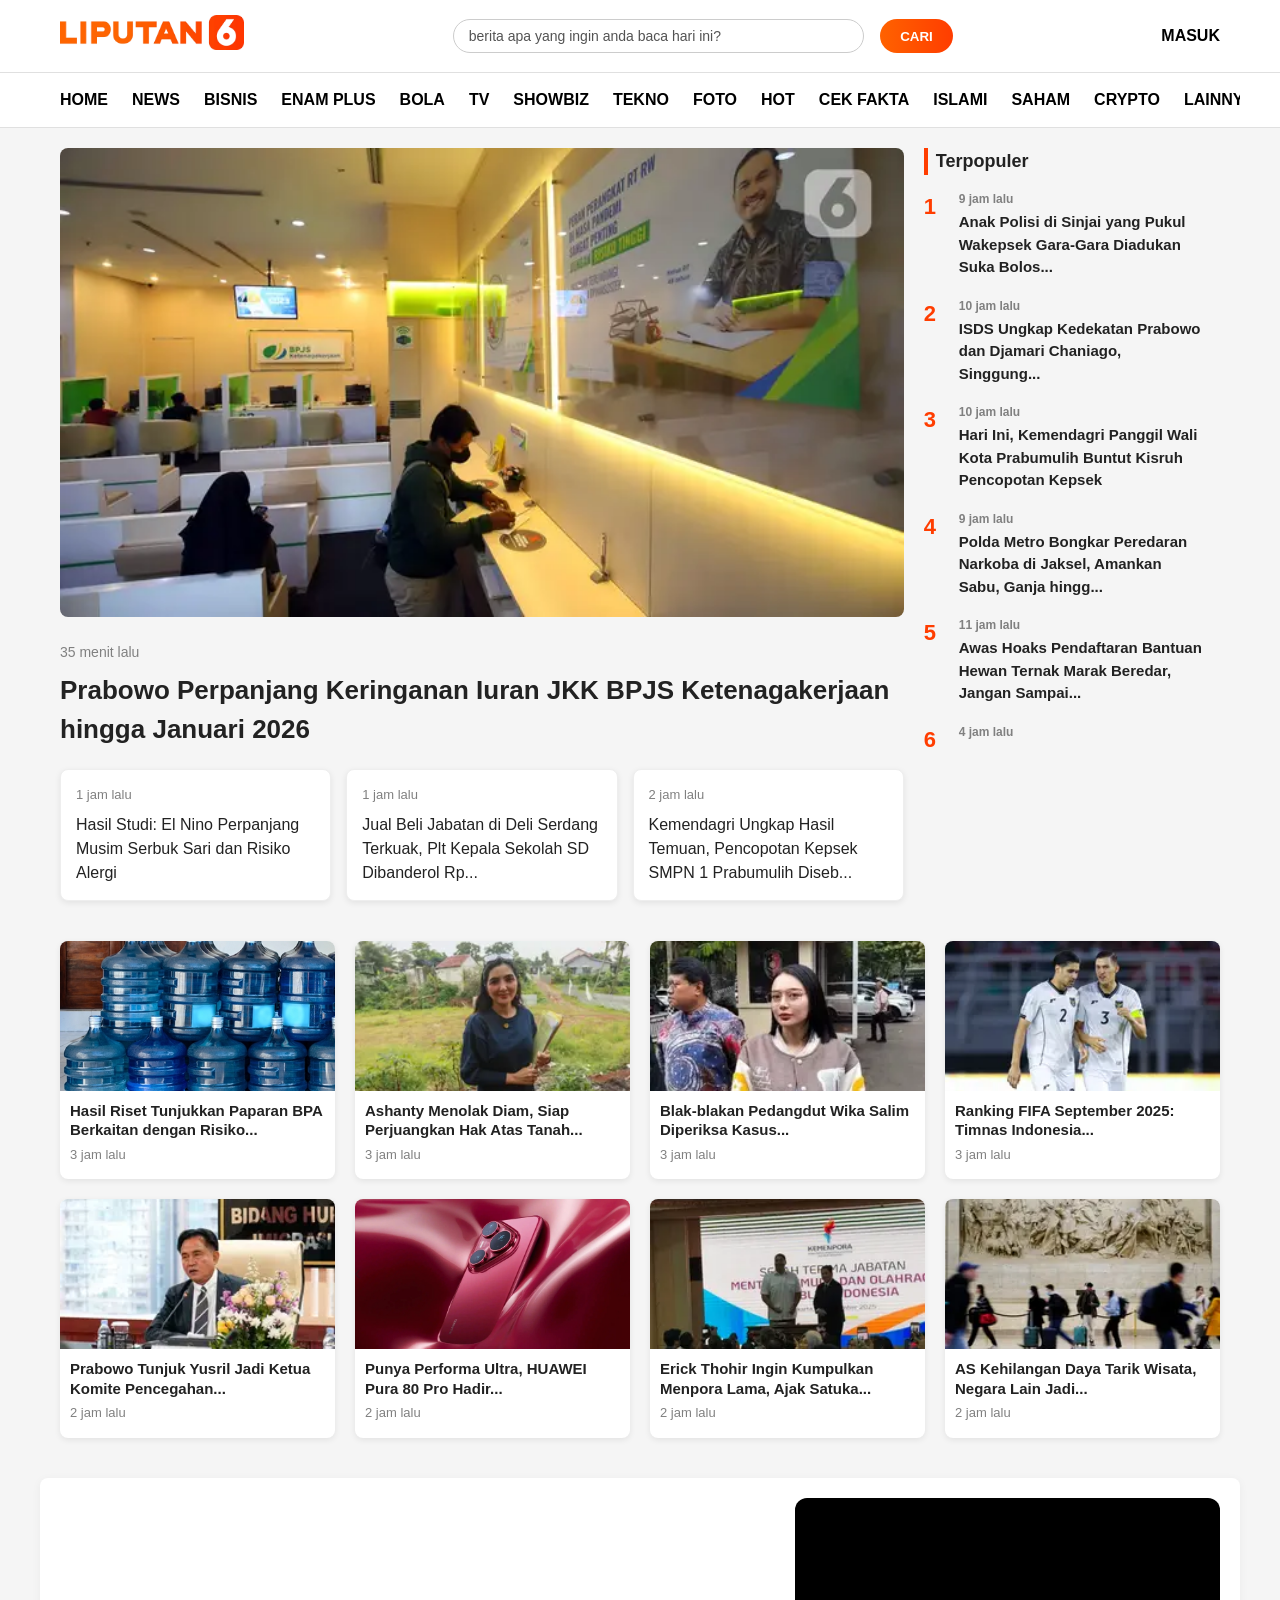
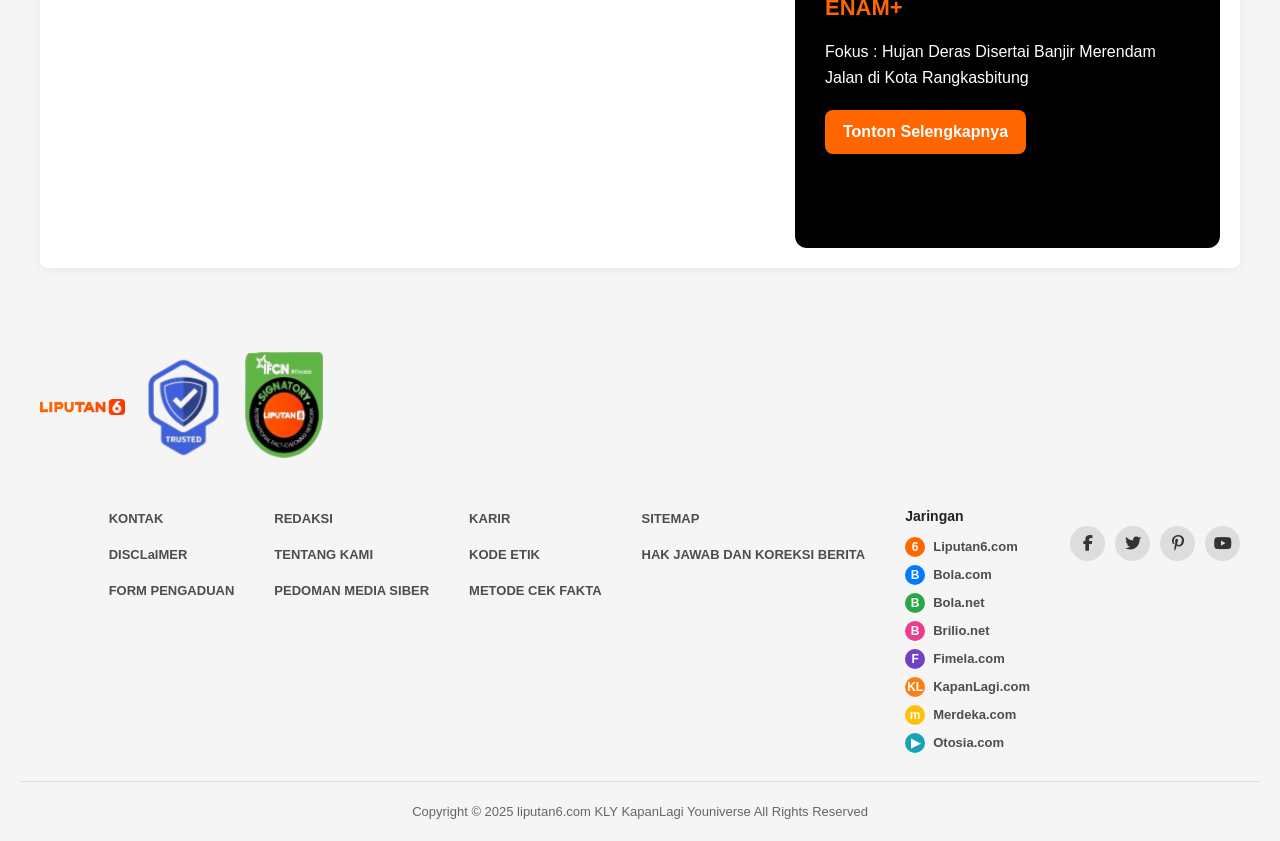
==== commit 8edf7c93: "Update tampilan utamaa" ====
--- a/index.html
+++ b/index.html
@@ -3,132 +3,202 @@
 <head>
     <meta charset="UTF-8">
     <meta name="viewport" content="width=device-width, initial-scale=1.0">
-    <title>Liputan6 By Evan Fadilah</title>
+    <title>Liputan6 - Owen</title>
     <link rel="stylesheet" href="style.css">
+    <link rel="stylesheet" href="https://cdnjs.cloudflare.com/ajax/libs/font-awesome/6.4.0/css/all.min.css">
 </head>
 <body>
-    <header class="header-1">
-        <div class="div-1">
-                <div class="header-logo">
-                <a href="index.html"><img class="img-logo" src="asset/download__2_-removebg-preview.png" alt="logo" class=""></a>
-                </div>
-                <div class="header-input">
-                    <div>
-                    <img src="asset/search.png" alt="" srcset="" class="">
-                    <input type="text" placeholder="Berita apa yang ingin baca hari ini?" class="">
-                    </div>
-                </div>
-                <div class="header-button-search">
-                    <button type="button" class="">Cari</button>
-                </div>
-                <div class="header-login">
-                    <button type="button" class="">
-                        <div class="">
-                            <img class="img-profile" src="asset/human.png" alt="Masuk" srcset="">
-                            <p class="">Masuk</p>
-                        </div>
-                    </button>
-                </div>
-            </div>
-        <div class="div-2">
-            <ul class="">
-                <li><a href="">HOME</a></li>
-                <li><a href="">NEWS</a></li>
-                <li><a href="">BISNIS</a></li>
-                <li><a href="">ENAM PLUS</a></li>
-                <li><a href="">BOLA</a></li>
-                <li><a href="">TV</a></li>
-                <li><a href="">SHOWBIZ</a></li>
-                <li><a href="">TEKNO</a></li>
-                <li><a href="">FOTO</a></li>
-                <li><a href="">HOT</a></li>
-                <li><a href="">CEK FAKTA</a></li>
-                <li><a href="">LAINNYA V</a></li>
+    <header class="header">
+        <div class="header-top">
+            <div class="logo">
+                <img src="asset/download__2_-removebg-preview.png" alt="Liputan6 Logo" />
+            </div>
+            <div class="search-form">
+                <input type="text" placeholder="berita apa yang ingin anda baca hari ini?" aria-label="Search news" />
+                <button type="submit">CARI</button>
+            </div>
+            <div class="login">
+                <a href="login.html">MASUK</a>
+            </div>
+        </div>
+        <nav class="header-nav">
+            <ul>
+                <li><a href="#">HOME</a></li>
+                <li><a href="#">NEWS</a></li>
+                <li><a href="#">BISNIS</a></li>
+                <li><a href="#">ENAM PLUS</a></li>
+                <li><a href="#">BOLA</a></li>
+                <li><a href="#">TV</a></li>
+                <li><a href="#">SHOWBIZ</a></li>
+                <li><a href="#">TEKNO</a></li>
+                <li><a href="#">FOTO</a></li>
+                <li><a href="#">HOT</a></li>
+                <li><a href="#">CEK FAKTA</a></li>
+                <li><a href="#">ISLAMI</a></li>
+                <li><a href="#">SAHAM</a></li>
+                <li><a href="#">CRYPTO</a></li>
+                <li><a href="#">LAINNYA &#9662;</a></li>
             </ul>
-        </div>
+        </nav>
     </header>
-    <hr>
-    <div class="div-trending">
-        <div><button type="button">Trending</button></div>
-        <marquee behavior="" direction="" class="marquee">Terjadinya Demokrasi pada tanggal 20 agustus 2025 yang mengakibatkan meninggal 1 orang</marquee>
+
+    <div class="container">
+        <div class="main">
+            <div class="headline">
+                <img src="asset/027869600_1644918543-20220215-PENCAIRAN-JHT-4.webp" alt="BPJS News">
+                <p class="time">35 menit lalu</p>
+                <h2>Prabowo Perpanjang Keringanan Iuran JKK BPJS Ketenagakerjaan hingga Januari 2026</h2>
+            </div>
+
+            <div class="sub-news">
+                <div class="card">
+                    <p class="time">1 jam lalu</p>
+                    <p>Hasil Studi: El Nino Perpanjang Musim Serbuk Sari dan Risiko Alergi</p>
+                </div>
+                <div class="card">
+                    <p class="time">1 jam lalu</p>
+                    <p>Jual Beli Jabatan di Deli Serdang Terkuak, Plt Kepala Sekolah SD Dibanderol Rp...</p>
+                </div>
+                <div class="card">
+                    <p class="time">2 jam lalu</p>
+                    <p>Kemendagri Ungkap Hasil Temuan, Pencopotan Kepsek SMPN 1 Prabumulih Diseb...</p>
+                </div>
+            </div>
+        </div>
+
+        <div class="sidebar">
+            <h3>Terpopuler</h3>
+            <ol>
+                <li><span>9 jam lalu</span> Anak Polisi di Sinjai yang Pukul Wakepsek Gara-Gara Diadukan Suka Bolos...</li>
+                <li><span>10 jam lalu</span> ISDS Ungkap Kedekatan Prabowo dan Djamari Chaniago, Singgung...</li>
+                <li><span>10 jam lalu</span> Hari Ini, Kemendagri Panggil Wali Kota Prabumulih Buntut Kisruh Pencopotan Kepsek</li>
+                <li><span>9 jam lalu</span> Polda Metro Bongkar Peredaran Narkoba di Jaksel, Amankan Sabu, Ganja hingg...</li>
+                <li><span>11 jam lalu</span> Awas Hoaks Pendaftaran Bantuan Hewan Ternak Marak Beredar, Jangan Sampai...</li>
+                <li><span>4 jam lalu</span> Digugat Tutut Soeharto, Menkeu Purbaya: Sudah Dicabut</li>
+                <li><span>8 jam lalu</span> Ratusan Siswa di Garut Keracunan Usai Konsumsi Makan Bergizi Gratis</li>
+                <li><span>6 jam lalu</span> KPK Cek LHKPN Wali Kota Prabumulih, Soroti Dugaan Harta Dilaporkan Tak Sesuai...</li>
+                <li><span>10 jam lalu</span> Cek Fakta: Tidak Benar Ini Link Pendaftaran Bantuan Tunai untuk Pedagang Kaki...</li>
+                <li><span>7 jam lalu</span> Protes Membara di Dili, DPR Timor Leste Batalkan Proyek Mobil Dinas</li>
+            </ol>
+        </div>
     </div>
-    <div class="div-3" id="div-3">
-        <div>
-            <img src="asset/Screenshot 2025-09-02 121308.png" alt="" srcset="">
-        </div>
-        <ul>
-            <li><a href="">HOME</a></li>
-            <li><a href="">NEWS</a></li>
-            <li><a href="">BISNIS</a></li>
-            <li><a href="">HOT</a></li>
-            <li><a href="">CEK FAKTA</a></li>
-            <li><a href="">DEMO</a></li>
-            <li><a href="">TV</a></li>
-            <li><a href="">BOLA</a></li> 
-            <li><a href="">LAINNYA</a></li>
-        </ul>
-        <h3>MASUK</h3>
-    </div>
-    <script src="style.js"></script>
-    <!--this is our whole page-->
+
+    <section class="grid-news">
+        <div class="news-card">
+            <img src="asset/10358223722664867134.jpeg" alt="News 1">
+            <h4>Hasil Riset Tunjukkan Paparan BPA Berkaitan dengan Risiko...</h4>
+            <p class="time">3 jam lalu</p>
+        </div>
+        <div class="news-card">
+            <img src="asset/asha.webp" alt="News 2">
+            <h4>Ashanty Menolak Diam, Siap Perjuangkan Hak Atas Tanah...</h4>
+            <p class="time">3 jam lalu</p>
+        </div>
+        <div class="news-card">
+            <img src="asset/wika.webp" alt="News 3">
+            <h4>Blak-blakan Pedangdut Wika Salim Diperiksa Kasus...</h4>
+            <p class="time">3 jam lalu</p>
+        </div>
+        <div class="news-card">
+            <img src="asset/fifa.webp" alt="News 4">
+            <h4>Ranking FIFA September 2025: Timnas Indonesia...</h4>
+            <p class="time">3 jam lalu</p>
+        </div>
+        <div class="news-card">
+            <img src="asset/yus.webp" alt="News 5">
+            <h4>Prabowo Tunjuk Yusril Jadi Ketua Komite Pencegahan...</h4>
+            <p class="time">2 jam lalu</p>
+        </div>
+        <div class="news-card">
+            <img src="asset/huawei.jpeg" alt="News 6">
+            <h4>Punya Performa Ultra, HUAWEI Pura 80 Pro Hadir...</h4>
+            <p class="time">2 jam lalu</p>
+        </div>
+        <div class="news-card">
+            <img src="asset/eri.webp" alt="News 7">
+            <h4>Erick Thohir Ingin Kumpulkan Menpora Lama, Ajak Satuka...</h4>
+            <p class="time">2 jam lalu</p>
+        </div>
+        <div class="news-card">
+            <img src="asset/AS.webp" alt="News 8">
+            <h4>AS Kehilangan Daya Tarik Wisata, Negara Lain Jadi...</h4>
+            <p class="time">2 jam lalu</p>
+        </div>
+    </section>
+
+    <section class="enamplus">
+        <div class="enamplus-container">
+            <div class="enamplus-video">
+                <iframe src="https://www.youtube.com/embed/vhayGgXh4XI?si=OpNOU-ZqJ7B9uv62" 
+                    title="Video berita" frameborder="0" allowfullscreen></iframe>
+            </div>
+            <div class="enamplus-text">
+                <h3>ENAM+</h3>
+                <p class="enamplus-title">Fokus : Hujan Deras Disertai Banjir Merendam Jalan di Kota Rangkasbitung</p>
+                <a href="#" class="btn-enamplus">Tonton Selengkapnya</a>
+            </div>
+        </div>
+    </section>
+
     <footer>
         <div class="footer-top">
             <div class="brand-logo">
-                <img src="asset/download__2_-removebg-preview.png" alt="" class="Liputan6" />
+                <img src="asset/download__2_-removebg-preview.png" alt="" />
                 <img src="asset/Screenshot_2025-08-29_135335-removebg-preview.png" alt="IFCN logo" />
                 <img src="asset/Screenshot_2025-08-29_135347-removebg-preview.png" alt="Liputan6 fact checker" />
             </div>
             <div class="footer-links">
-                <div class="div-links">
+                <div class="column">
+                    <div>
+                        <ul>
+                            <li><a href="#">KONTAK</a></li>
+                            <li><a href="#">DISCLaIMER</a></li>
+                            <li><a href="#">FORM PENGADUAN</a></li>
+                        </ul>
+                    </div>
+                    <div>
+                        <ul>
+                            <li><a href="#">REDAKSI</a></li>
+                            <li><a href="#">TENTANG KAMI</a></li>
+                            <li><a href="#">PEDOMAN MEDIA SIBER</a></li>
+                        </ul>
+                    </div>
+                    <div>
+                        <ul>
+                            <li><a href="#">KARIR</a></li>
+                            <li><a href="#">KODE ETIK</a></li>
+                            <li><a href="#">METODE CEK FAKTA</a></li>
+                        </ul>
+                    </div>
+                    <div>
+                        <ul>
+                            <li><a href="#">SITEMAP</a></li>
+                            <li><a href="#">HAK JAWAB DAN KOREKSI BERITA</a></li>
+                        </ul>
+                    </div>
+                </div>
+                <div class="network">
+                    <p><strong>Jaringan</strong></p>
                     <ul>
-                        <li><a href="#">KONTAK</a></li>
-                        <li><a href="#">DISCLAIMER</a></li>
-                        <li><a href="#">FORM PENGADUAN</a></li>
-                        <li><a href="#">REDAKSI</a></li>
-                        <li><a href="#">TENTANG KAMI</a></li>
-                        <li><a href="#">PEDOMAN MEDIA SIBER</a></li>
-                        <li><a href="#">KARIR</a></li>
-                        <li><a href="#">KODE ETIK</a></li>
-                        <li><a href="#">METODE CEK FAKTA</a></li>
-                        <li><a href="#">SITEMAP</a></li>
-                        <li><a href="#">HAK JAWAB DAN KOREKSI BERITA</a></li>
+                        <li><span class="icon liputan6">6</span> <a href="#">Liputan6.com</a></li>
+                        <li><span class="icon bola-com">B</span> <a href="#">Bola.com</a></li>
+                        <li><span class="icon bola-net">B</span> <a href="#">Bola.net</a></li>
+                        <li><span class="icon brilio">B</span> <a href="#">Brilio.net</a></li>
+                        <li><span class="icon fimela">F</span> <a href="#">Fimela.com</a></li>
+                        <li><span class="icon kapanlagi">KL</span> <a href="#">KapanLagi.com</a></li>
+                        <li><span class="icon merdeka">m</span> <a href="#">Merdeka.com</a></li>
+                        <li><span class="icon otosia">▶ </span> <a href="#">Otosia.com</a></li>
                     </ul>
                 </div>
             </div>
-            <div class="footer-mid">
-                <div class="footer-mid-1">
-                    <span>Jaringan</span>
-                    <div class="footer-mid-1-1">
-                        <ul>
-                            <li><img src="[data-uri]" alt="Image Gone"> <a href="#">Liputan6.com</a></li>
-                            <li><img src="[data-uri]" alt="Image Gone"> <a href="#">Fimela</a></li>
-                        </ul>
-                        <ul>
-                            <li><img src="[data-uri]" alt="Image Gone"><a href="">Merdeka</a></li>
-                            <li><img src="[data-uri]" alt="Image Gone"> <a href="#">Kapanlagi</a></li>
-                        </ul>
-                        <ul>
-                            <li><img src="[data-uri]" alt="Image Gone"><a href="#">Bola.com</a></li>
-                            <li><img src="[data-uri]" alt="Image Gone"><a href="#">Brilio</a></li>
-                        </ul>
-                        <ul>
-                            <li><img src="[data-uri]" alt="Image Gone"></span> <a href="#">Bola.net</a></li>
-                        </ul>
-                    </div>
-                </div>
-                <div class="footer-mid-2">
-                    <span>Connect with us</span>
-                    <ul>
-                        <li><a href=""><img src="[data-uri]" alt="Image Gone"></a></li>
-                        <li><a href=""><img src="[data-uri]" alt="Image Gone"></a></li>
-                        <li><a href=""><img src="[data-uri]" alt="Image Gone"></a></li>
-                        <li><a href=""><img src="[data-uri]" alt="Image Gone"></a></li>
-                        <li><a href=""><img src="[data-uri]" alt="Image Gone"></a></li>
-                        <li><a href=""><img src="[data-uri]" alt="Image Gone"></a></li>
-                        <li><a href=""><img src="[data-uri]" alt="Image Gone"></a></li>
-                    </ul>
-                </div>
-            </div>
+            <div class="social-media">
+                <a href="#" class="facebook" aria-label="Facebook"><i class="fab fa-facebook-f"></i></a>
+                <a href="#" class="twitter" aria-label="Twitter"><i class="fab fa-twitter"></i></a>
+                <a href="#" class="pinterest" aria-label="Pinterest"><i class="fab fa-pinterest-p"></i></a>
+                <a href="#" class="youtube" aria-label="YouTube"><i class="fab fa-youtube"></i></a>
+            </div>
+        </div>
+        <hr />
         <div class="footer-bottom">
             <p>Copyright © 2025 liputan6.com KLY KapanLagi Youniverse All Rights Reserved</p>
         </div>
--- a/style.css
+++ b/style.css
@@ -1,253 +1,393 @@
-body
-{
-    margin: 0;
-    padding: 0;
-    font-family: Arial, Helvetica, sans-serif;
-}
-/* Reset dan dasar */
+/* ========================
+   GLOBAL & RESET
+   ======================== */
 * {
     margin: 0;
     padding: 0;
-}
-
-button{
-    cursor: pointer;
+    box-sizing: border-box;
+    font-family: Arial, Helvetica, sans-serif;
 }
 
 body {
-    font-family: Arial, sans-serif;
+    background: #f5f5f5;
+    color: #222;
+    line-height: 1.5;
+}
+
+/* ========================
+   HEADER
+   ======================== */
+.header {
+    background-color: #fff;
+    border-bottom: 1px solid #e0e0e0;
+}
+
+.header-top {
+    display: flex;
+    align-items: center;
+    justify-content: space-between;
+    max-width: 1200px;
+    margin: 0 auto;
+    padding: 15px 20px;
+}
+
+.header-nav {
+    border-top: 1px solid #e0e0e0;
+    background-color: #fff;
+}
+
+.header-nav ul {
+    list-style: none;
+    display: flex;
+    justify-content: space-between;
+    align-items: center;
+    flex-wrap: nowrap;
+    gap: 1.5rem;
+    padding: 10px 20px;
+    max-width: 1200px;
+    margin: 0 auto;
+    overflow-x: auto;
+    -webkit-overflow-scrolling: touch;
+    scrollbar-width: none;
+    -ms-overflow-style: none;
+}
+
+.header-nav ul::-webkit-scrollbar {
+    display: none;
+}
+
+.header-nav ul li a {
+    font-weight: bold;
+    text-decoration: none;
+    color: #000;
+    white-space: nowrap;
+    padding: 5px 0;
+    display: block;
+    transition: color 0.2s ease;
+}
+
+.header-nav ul li a:hover {
+    color: #ff3d00;
+    text-decoration: underline;
+}
+
+/* Login link */
+.login a {
+    font-weight: bold;
+    text-decoration: none;
+    color: #000;
+}
+
+/* Logo */
+.logo img {
+    height: 35px;
+    width: auto;
+}
+
+/* Search Form */
+.search-form {
+    flex: 1;
+    max-width: 500px;
+    display: flex;
+    gap: 1rem;
+    border-radius: 20px;
+}
+
+.search-form input {
+    flex: 1;
+    padding: 8px 15px;
     font-size: 14px;
-    color: #000;
-    background-color: #fff;
-}
-
-/*Start Navbar */
-
-.div-1{
-    display: flex;
-    justify-content: center;
-    align-items: center;
-    margin-top: 30px;
-}
-
-.header-logo{
-    margin-right: 250px;
-    width: 190px;
-    height: 50px;
-    display: flex;
-    align-items: center;
-}
-
-.header-logo img{
-    max-width: 100%;
-}
-
-.header-input{
-    display: flex;
-}
-
-
-.header-input div{
-    display: flex;
-    margin-right: 20px;
-    border: 0.1px solid black;
-    border-radius: 30px;
-}
-
-.header-input div img{
-    width: 30px;
-    margin: 10px;
-}
-
-.header-input div input{
-    width: 800px;
-    border-radius: 30px;
+    border: 1.5px solid #ccc;
+    border-radius: 20px;
     outline: none;
-    border: 0.1px solid black;
-    transition: all 0.3s ease;
-    padding-left: 10px;
-}
-
-.header-input div input:focus{
-    border: 3px solid orange;
-}
-
-.header-button-search button{
-    width: 120px;
-    height: 50px;
-    border-radius: 30px;
-    background: linear-gradient(to right, #ff6200, #ff3d00);
+}
+
+.search-form input:focus {
+    border-color: #ff3d00;
+}
+
+.search-form input::placeholder {
+    color: #535353;
+}
+
+.search-form button {
+    background: linear-gradient(90deg, #ff6200 0%, #ff3d00 100%);
     border: none;
     color: white;
-    font-size: 20px;
-    transition: all 0.3s ease;
-
-}
-
-.header-button-search button:hover{
-    background: linear-gradient(to right, #E57373, #FFB74D);
-    color: black;
-}
-
-.header-login button{
-    margin-left: 250px;
-    width: 110px;
-    height: 50px;
-    border-radius: 15px;
-    background: linear-gradient(to right, #ff6200, #ff3d00);
-    border: none;
-    color: white;
-    font-size: 20px;
-    transition: all 0.3s ease;
-}
-
-.header-login button:hover{
-    background: linear-gradient(to right, #E57373, #FFB74D);
-    color: black;
-}
-
-.header-login button div {
-    display: flex;
+    padding: 0 20px;
+    cursor: pointer;
+    font-weight: bold;
+    border-radius: 20px;
+    transition: transform 0.2s ease;
+}
+
+.search-form button:hover {
+    transform: translateY(-2px);
+}
+
+/* ========================
+   MAIN CONTENT & SIDEBAR
+   ======================== */
+.container {
+    display: flex;
+    justify-content: space-between;
+    max-width: 1200px;
+    margin: 20px auto;
+    gap: 20px;
+    padding: 0 20px;
+}
+
+/* Main Content */
+.main {
+    flex: 3;
+}
+
+.headline img {
+    width: 100%;
+    border-radius: 8px;
+    margin-bottom: 10px;
+}
+
+.headline .time {
+    color: gray;
+    font-size: 14px;
+    margin: 8px 0;
+}
+
+.headline h2 {
+    font-size: 26px;
+    font-weight: bold;
+    margin-bottom: 20px;
+}
+
+/* Sub News */
+.sub-news {
+    display: grid;
+    grid-template-columns: repeat(auto-fit, minmax(250px, 1fr));
+    gap: 15px;
+    margin-top: 20px;
+}
+
+.sub-news .card {
+    background: #fff;
+    border: 1px solid #eee;
+    border-radius: 8px;
+    padding: 15px;
+    box-shadow: 0 2px 6px rgba(0, 0, 0, 0.08);
+    transition: transform 0.2s ease, box-shadow 0.2s ease;
+}
+
+.sub-news .card:hover {
+    transform: translateY(-3px);
+    box-shadow: 0 4px 12px rgba(0, 0, 0, 0.12);
+}
+
+.sub-news .card .time {
+    color: gray;
+    font-size: 13px;
+    margin-bottom: 8px;
+}
+
+/* Sidebar */
+.sidebar {
+    flex: 1;
+    max-height: 600px;
+    overflow-y: auto;
+    scrollbar-width: none;
+    -ms-overflow-style: none;
+    padding-right: 15px;
+}
+
+.sidebar::-webkit-scrollbar {
+    display: none;
+}
+
+.sidebar h3 {
+    font-size: 18px;
+    font-weight: bold;
+    margin-bottom: 15px;
+    border-left: 4px solid #ff3d00;
+    padding-left: 8px;
+}
+
+.sidebar ol {
+    list-style: none;
+    counter-reset: item;
+}
+
+.sidebar li {
+    margin-bottom: 18px;
+    font-size: 15px;
+    font-weight: bold;
+    position: relative;
+    padding-left: 35px;
+    transition: color 0.2s ease;
+    cursor: pointer;
+}
+
+.sidebar li:hover {
+    color: #ff3d00;
+}
+
+.sidebar li::before {
+    counter-increment: item;
+    content: counter(item);
+    position: absolute;
+    left: 0;
+    top: 0;
+    font-size: 22px;
+    font-weight: bold;
+    color: #ff3d00;
+}
+
+.sidebar li span {
+    display: block;
+    color: gray;
+    font-size: 12px;
+    margin-bottom: 3px;
+}
+
+/* ========================
+   GRID NEWS SECTION
+   ======================== */
+.grid-news {
+    max-width: 1200px;
+    margin: 40px auto;
+    display: grid;
+    grid-template-columns: repeat(auto-fill, minmax(250px, 1fr));
+    gap: 20px;
+    padding: 0 20px;
+}
+
+.grid-news .news-card {
+    background: #fff;
+    border-radius: 8px;
+    overflow: hidden;
+    box-shadow: 0 2px 6px rgba(0, 0, 0, 0.08);
+    transition: transform 0.2s ease, box-shadow 0.2s ease;
+}
+
+.grid-news .news-card:hover {
+    transform: translateY(-3px);
+    box-shadow: 0 4px 12px rgba(0, 0, 0, 0.12);
+}
+
+.grid-news .news-card img {
+    width: 100%;
+    height: 150px;
+    object-fit: cover;
+    display: block;
+}
+
+.grid-news .news-card h4 {
+    font-size: 15px;
+    font-weight: bold;
+    margin: 10px 0 5px 0;
+    padding: 0 10px;
+    color: #222;
+    line-height: 1.3em;
+}
+
+.grid-news .news-card .time {
+    font-size: 13px;
+    color: gray;
+    padding: 0 10px 15px 10px;
+}
+
+/* ========================
+   ENAM+ SECTION
+   ======================== */
+.enamplus {
+    max-width: 1200px;
+    margin: 40px auto;
+    padding: 20px;
+    background: #fff;
+    border-radius: 8px;
+    box-shadow: 0 2px 10px rgba(0, 0, 0, 0.05);
+}
+
+.enamplus-container {
+    display: flex;
+    flex-wrap: wrap;
+    align-items: stretch;
+    gap: 20px;
+}
+
+.enamplus-video {
+    flex: 1 1 60%;
+    min-width: 300px;
+}
+
+.enamplus-video iframe {
+    width: 100%;
+    height: 350px;
+    border-radius: 8px;
+    display: block;
+}
+
+.enamplus-text {
+    flex: 1 1 35%;
+    background: #000;
+    color: #fff;
+    border-radius: 12px;
+    padding: 30px;
+    display: flex;
+    flex-direction: column;
     justify-content: center;
+}
+
+.enamplus-text h3 {
+    font-size: 22px;
+    font-weight: bold;
+    color: #ff6600;
+    margin-bottom: 15px;
+}
+
+.enamplus-title {
+    font-size: 16px;
+    line-height: 1.6;
+    margin-bottom: 20px;
+    font-weight: 500;
+}
+
+.btn-enamplus {
+    display: inline-block;
+    padding: 10px 18px;
+    background: #ff6600;
+    color: #fff;
+    font-weight: bold;
+    border-radius: 8px;
+    text-decoration: none;
+    transition: background 0.3s ease;
+    width: fit-content;
+}
+
+.btn-enamplus:hover {
+    background: #e05500;
+}
+
+/* ========================
+   FOOTER
+   ======================== */
+footer {
+    background-color: #f5f5f5;
+    padding: 40px 20px 20px;
+}
+
+.footer-top {
+    display: flex;
+    flex-wrap: wrap;
+    justify-content: space-between;
+    max-width: 1200px;
+    margin: 0 auto;
+    gap: 40px;
+    margin-bottom: 20px;
+}
+
+.brand-logo {
+    display: flex;
+    gap: 15px;
     align-items: center;
-    font-size: 20px;
-}
-
-.header-login button div img{
-    width: 15%;
-    margin-right: 10px;
-}
-
-.div-2 ul{
-    margin-top: 35px;
-    margin-bottom: 35px;
-    display: flex;
-    justify-content: center;
-    align-items: center;
-    list-style: none;
-    gap: 4rem;
-    font-size: 25px;
-}
-
-.div-2 ul a{
-    transition: all 0.2s ease;
-    text-decoration: none;
-    color: black;
-}
-
-.div-2 ul a:hover{
-    color: orange;
-    font-size: 31px;
-}
-
-.input-1{
-    background-color: rgb(243, 243, 243);
-    border: 1px black solid;
-    border-radius: 50px;
-    width: 820px;
-}
-
-
-
-/* End Navbar */
-
-/* Start Marque */
-
-.div-trending{
-    background: linear-gradient(to right, #fb923c, #fca5a5);
-    display: flex;
-    justify-content: center;
-    align-items: center;
-    width: 94%;
-    height: 80px;
-    margin: 0 auto;
-    border-radius: 15px;
-}
-
-.div-trending .marquee{
-    width: 92%;
-    font-size: 20px;
-}
-
-.div-trending .marquee marquee{
-    max-width: 100%;
-}
-
-.div-trending button {
-    padding: 16px;
-    border-radius: 30px;
-    background: linear-gradient(to right, #ff6200, #ff3d00);
-    border: none;
-}
-
-.div-trending button:hover {
-    background: linear-gradient(to right, #E57373, #FFB74D);
-    color: white;
-}
-
-/* End Marque */
-
-.div-3
-{
-    top: -190px;
-    position: fixed;
-    display: flex;
-    width: 62%;
-    height: 70px;
-    justify-content: center;
-    align-items: center;
-    background: linear-gradient(to right,  #ff7e5f, #ffbd8a);
-    transform: translateX(32%);
-    border-bottom-right-radius: 20px;
-    border-bottom-left-radius: 20px;
-    transition: 0.5s ease-in;
-}
-
-.div-3.show
-{
-    top: 0;
-}
-
-.div-3 ul
-{
-    display: flex;
-    justify-content: center;
-    gap: 1rem;
-    padding-right: 470px;
-    list-style: none;
-}
-
-.div-3 li a
-{
-    text-decoration: none;
-    color: white;
-}
-
-.div-3 img
-{
-    margin-right: 50px;
-    border-radius: 10px;
-}
-
-.div-3 h3
-{
-    color: white;
-}
-
-footer {
-    background-color: #eeeeee;
-    padding: 40px 60px 20px 60px;
-}
-
-/* Brand logo section */
-.brand-logo {
-    display: flex;
-    gap: 15px;
-}
-
-.brand-logo .Liputan6
-{
-    width: 200px;
 }
 
 .brand-logo img {
@@ -256,34 +396,24 @@
     object-fit: contain;
 }
 
-
-/* Footer links section */
 .footer-links {
-    padding-top: 30px;
-}
-
-
-.footer-links ul 
-{
+    flex-grow: 1;
+    display: flex;
+    flex-wrap: wrap;
+    gap: 40px;
+    justify-content: flex-end;
+}
+
+.footer-links .column {
+    display: flex;
+    flex-wrap: wrap;
+    gap: 40px;
+}
+
+.footer-links ul {
     list-style: none;
-}
-
-.footer-links .div-links ul li a
-{
-    color: rgb(138, 138, 138);
-}
-
-.footer-links .div-links ul
-{
-    display: flex;
-    column-gap: 5rem;
-    row-gap: 1.5rem;
-    flex-wrap: wrap;
-}
-
-.footer-mid
-{
-    display: flex;
+    padding: 0;
+    margin: 0;
 }
 
 .footer-links ul li {
@@ -302,211 +432,194 @@
     color: #ff6600;
 }
 
-.h3-1 {
-    font-weight: 700;
-    margin-top: 30px;
+.network {
+    margin-top: 0;
+}
+
+.network p {
+    font-size: 14px;
+    font-weight: bold;
     margin-bottom: 10px;
-    color: #4d4d4d;
-
-}
-
-/* Network section */
-.network {
-    display: flex;
-    gap: 3rem;
-}
-
+}
 
 .network ul {
     list-style: none;
+    padding: 0;
+    margin: 0;
 }
 
 .network ul li {
     display: flex;
     align-items: center;
-    margin-bottom: 10px;
-    /* font-size: 24px; */
-    color: #4d4d4d;
-}
-
-.network ul li a {
-    text-decoration: none;
-    color: #4d4d4d;
-    margin-left: 6px;
-    font-size: 15px;
-    transition: color 0.3s ease;
-}
-
-.network ul li span
-{
-    width: 25px;
-    height: 25px;
-}
-
-.network ul li a:hover 
-{
-    color: #ff6600;
-}
-
-/* Icons with colored backgrounds for network */
-.icon {
-    display: flex;
+    margin-bottom: 8px;
+    font-size: 13px;
+}
+
+.network ul li .icon {
+    display: inline-flex;
     justify-content: center;
     align-items: center;
-    width: 18px;
-    height: 18px;
-    font-weight: 700;
-    font-family: Arial, sans-serif;
-    font-style: normal;
+    width: 20px;
+    height: 20px;
+    margin-right: 8px;
+    text-align: center;
+    line-height: 20px;
+    border-radius: 50%;
     font-size: 12px;
-    color: white;
+    color: #fff;
+    font-weight: bold;
+}
+
+.network ul li a {
+    color: #4d4d4d;
+    text-decoration: none;
+}
+
+.network ul li .liputan6 {
+    background-color: #ff6600;
+}
+
+.network ul li .bola-com {
+    background-color: #007bff;
+}
+
+.network ul li .bola-net {
+    background-color: #28a745;
+}
+
+.network ul li .brilio {
+    background-color: #e83e8c;
+}
+
+.network ul li .fimela {
+    background-color: #6f42c1;
+}
+
+.network ul li .kapanlagi {
+    background-color: #fd7e14;
+}
+
+.network ul li .merdeka {
+    background-color: #ffc107;
+}
+
+.network ul li .otosia {
+    background-color: #17a2b8;
+}
+
+.social-media {
+    display: flex;
+    gap: 10px;
+    margin-top: 20px;
+    margin-left: auto;
+}
+
+.social-media a {
+    width: 35px;
+    height: 35px;
+    display: flex;
+    align-items: center;
+    justify-content: center;
     border-radius: 50%;
-}
-
-.liputan6 {
+    background-color: #ddd;
+    color: #333;
+    font-size: 16px;
+    text-decoration: none;
+    transition: background-color 0.3s ease, color 0.3s ease;
+}
+
+.social-media a:hover {
     background-color: #ff6600;
-}
-
-.bola-com {
-    background-color: #2d9a4e;
-    font-style: normal;
-    font-weight: 700;
-    font-size: 15px;
-}
-
-.bola-net {
-    background-color: transparent;
-    color: #000;
-    font-style: italic;
-    font-weight: 700;
-    font-size: 18px;
-    padding-left: 2px;
-}
-
-.brilio {
-    background-color: #bd1f59;
-    font-weight: 700;
-    font-size: 12px;
-}
-
-.fimela {
-    background-color: #a10047;
-    font-weight: 700;
-    font-size: 12px;
-}
-
-.kapanlagi {
-    background: linear-gradient(to right, #fa4a1f, #ffde00);
-    color: black;
-    font-weight: 700;
-    font-size: 11px;
-}
-
-.merdeka {
-    background-color: #6c19ab;
-    font-weight: 700;
-    font-size: 12px;
-}
-
-.otosia {
-    background-color: #c4232b;
-    font-weight: 700;
-    font-size: 14px;
-    transform: rotate(-10deg);
-}
-
-/* .footer-bottom-socialmedia
-} */
-
-.footer-1 {
-    display: flex;
-}
-
-.footer-1 .h3-1
-{
-    width: 50%;
-}
-
-/* Social media icons */
-.social-media {
-    display: flex;
-    gap: 14px;
-    align-items: center;
-    flex: 1 1 150px;
-}
-
-.social-media a {
-    display: inline-flex;
-    padding: 6px 9px;
-    margin-right: 20px;
-    border-radius: 4px;
-    text-decoration: none;
-    color: white;
-    font-size: 15px;
-    transition: background-color 0.3s ease;
-}
-
-/* Footer Mid */
-
-.footer-mid{
+    color: #fff;
+}
+
+hr {
+    border: none;
+    border-top: 1px solid #ddd;
     margin-top: 20px;
-    display: flex;
-    align-items: center;
-}
-
-
-.footer-mid-1 ul li{
-    width: 150px;
-    height: 19px;
-    list-style: none;
-    display: flex;
-    margin-top: 15px;
-}
-
-.footer-mid-1-1 {
-    display: flex;
-}
-
-.footer-mid-1-1 a{
-    margin-left: 10px;
-    text-decoration: none;
-    color: #666;
-}
-
-.footer-mid-1 ul li img{
-    width: 20px;
-}
-
-/* Footer Mid 2 */
-
-.footer-mid-2{
-margin-left: 720px;
-}
-
-.footer-mid-2 ul{
-    margin-top: 15px;
-    list-style: none;
-    display: flex;
-    gap: 10px;
-}
-
-.footer-mid-2 img{
-    width: 30px;
-    border-radius: 40px;
-}
-
-
-/* Footer bottom */
+}
+
 .footer-bottom {
     text-align: center;
+    font-size: 13px;
     color: #666;
-    font-size: 13px;
-    margin-top: 25px;
-    padding-bottom: 10px;
-}
-
-hr {
-    border: none;
-    border-top: 1px solid #dcdcdc;
-    margin-top: 30px;
-}
+    margin-top: 20px;
+}
+
+/* ========================
+   RESPONSIVE
+   ======================== */
+@media (max-width: 1024px) {
+    .header-top, 
+    .header-nav ul, 
+    .container, 
+    .grid-news, 
+    .enamplus, 
+    .footer-top {
+        padding-left: 15px;
+        padding-right: 15px;
+    }
+
+    .footer-links .column {
+        gap: 20px;
+    }
+}
+
+@media (max-width: 768px) {
+    .header-top {
+        flex-direction: column;
+        gap: 15px;
+    }
+    
+    .search-form {
+        width: 100%;
+        max-width: 100%;
+    }
+
+    .container {
+        flex-direction: column;
+    }
+
+    .sidebar {
+        order: 2;
+        padding-right: 0;
+    }
+
+    .main {
+        order: 1;
+    }
+
+    .grid-news {
+        grid-template-columns: repeat(auto-fill, minmax(180px, 1fr));
+    }
+
+    .enamplus-container {
+        flex-direction: column;
+    }
+
+    .enamplus-video iframe {
+        height: 220px;
+    }
+
+    .footer-top {
+        flex-direction: column;
+        align-items: center;
+        text-align: center;
+    }
+
+    .brand-logo, 
+    .footer-links, 
+    .social-media {
+        justify-content: center;
+        width: 100%;
+    }
+    
+    .social-media {
+        margin-left: 0;
+    }
+    
+    .footer-links .column {
+        flex-direction: column;
+        gap: 0;
+    }
+}
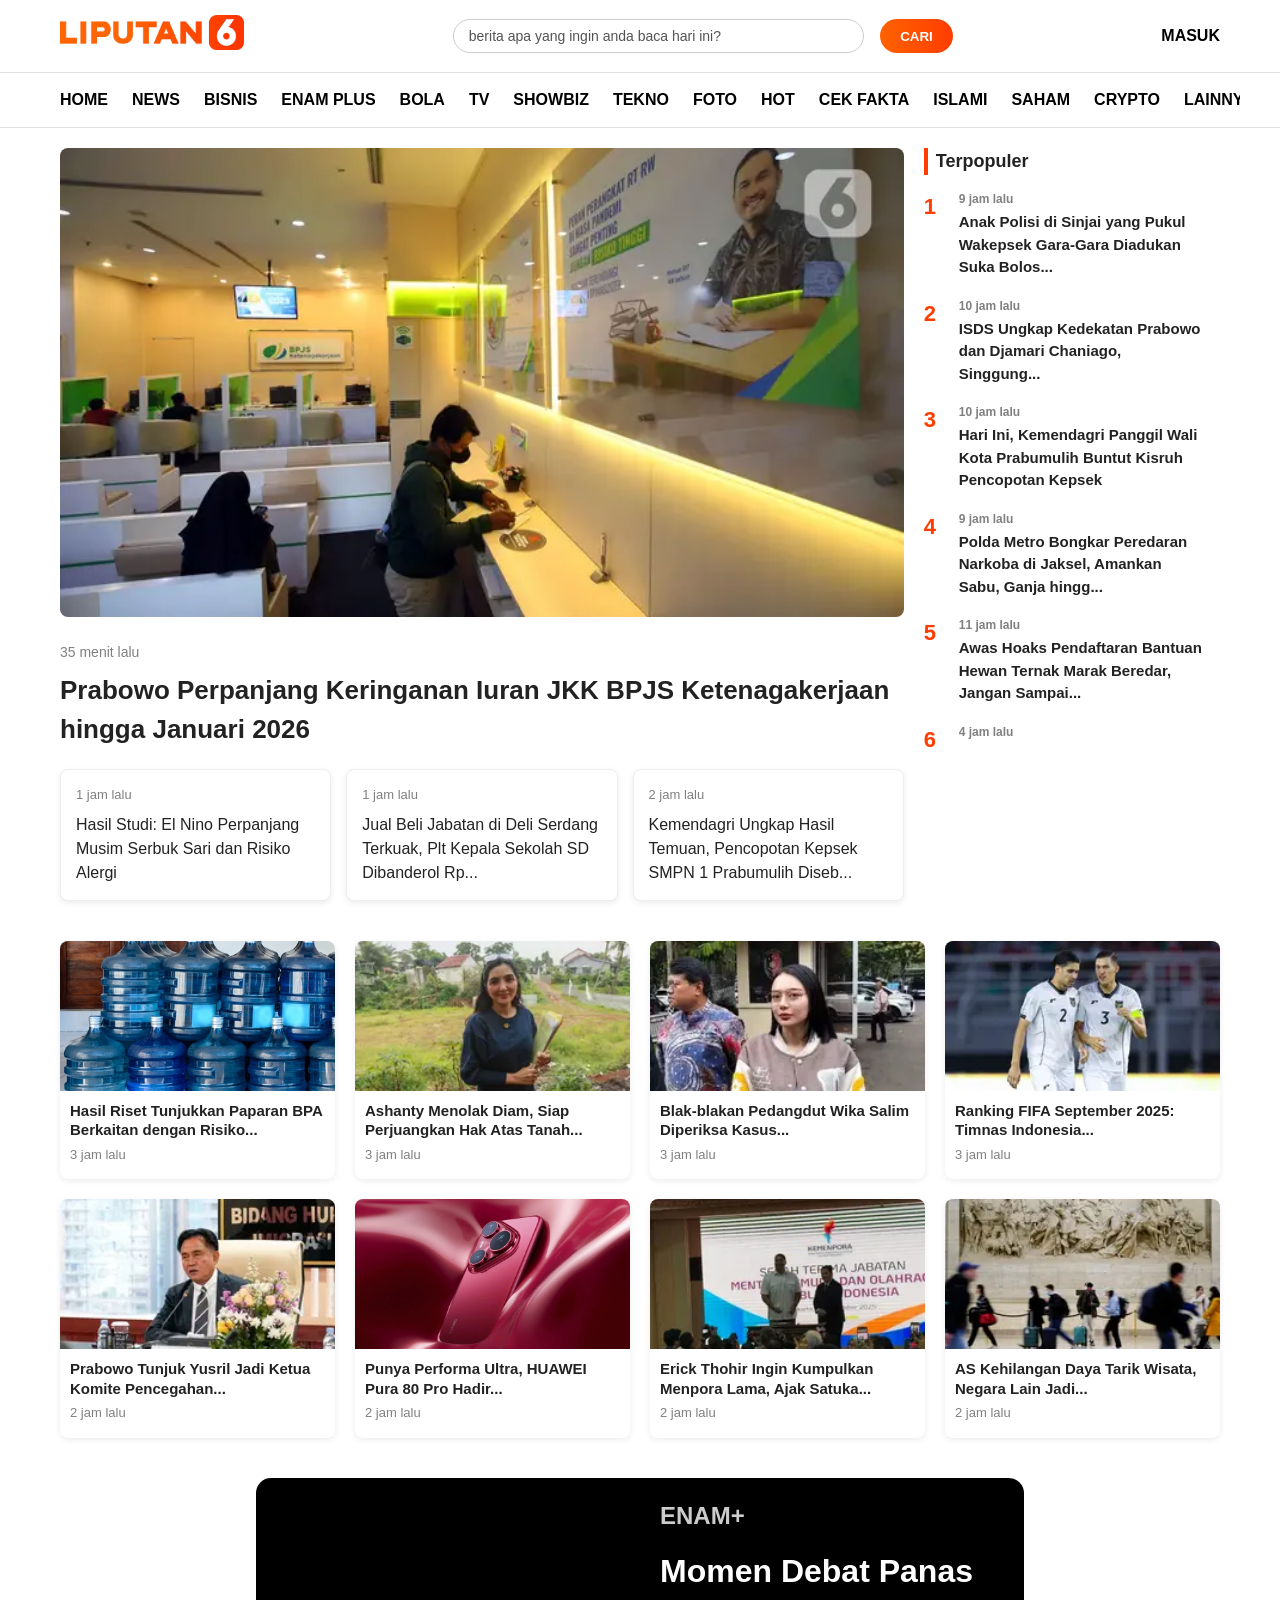
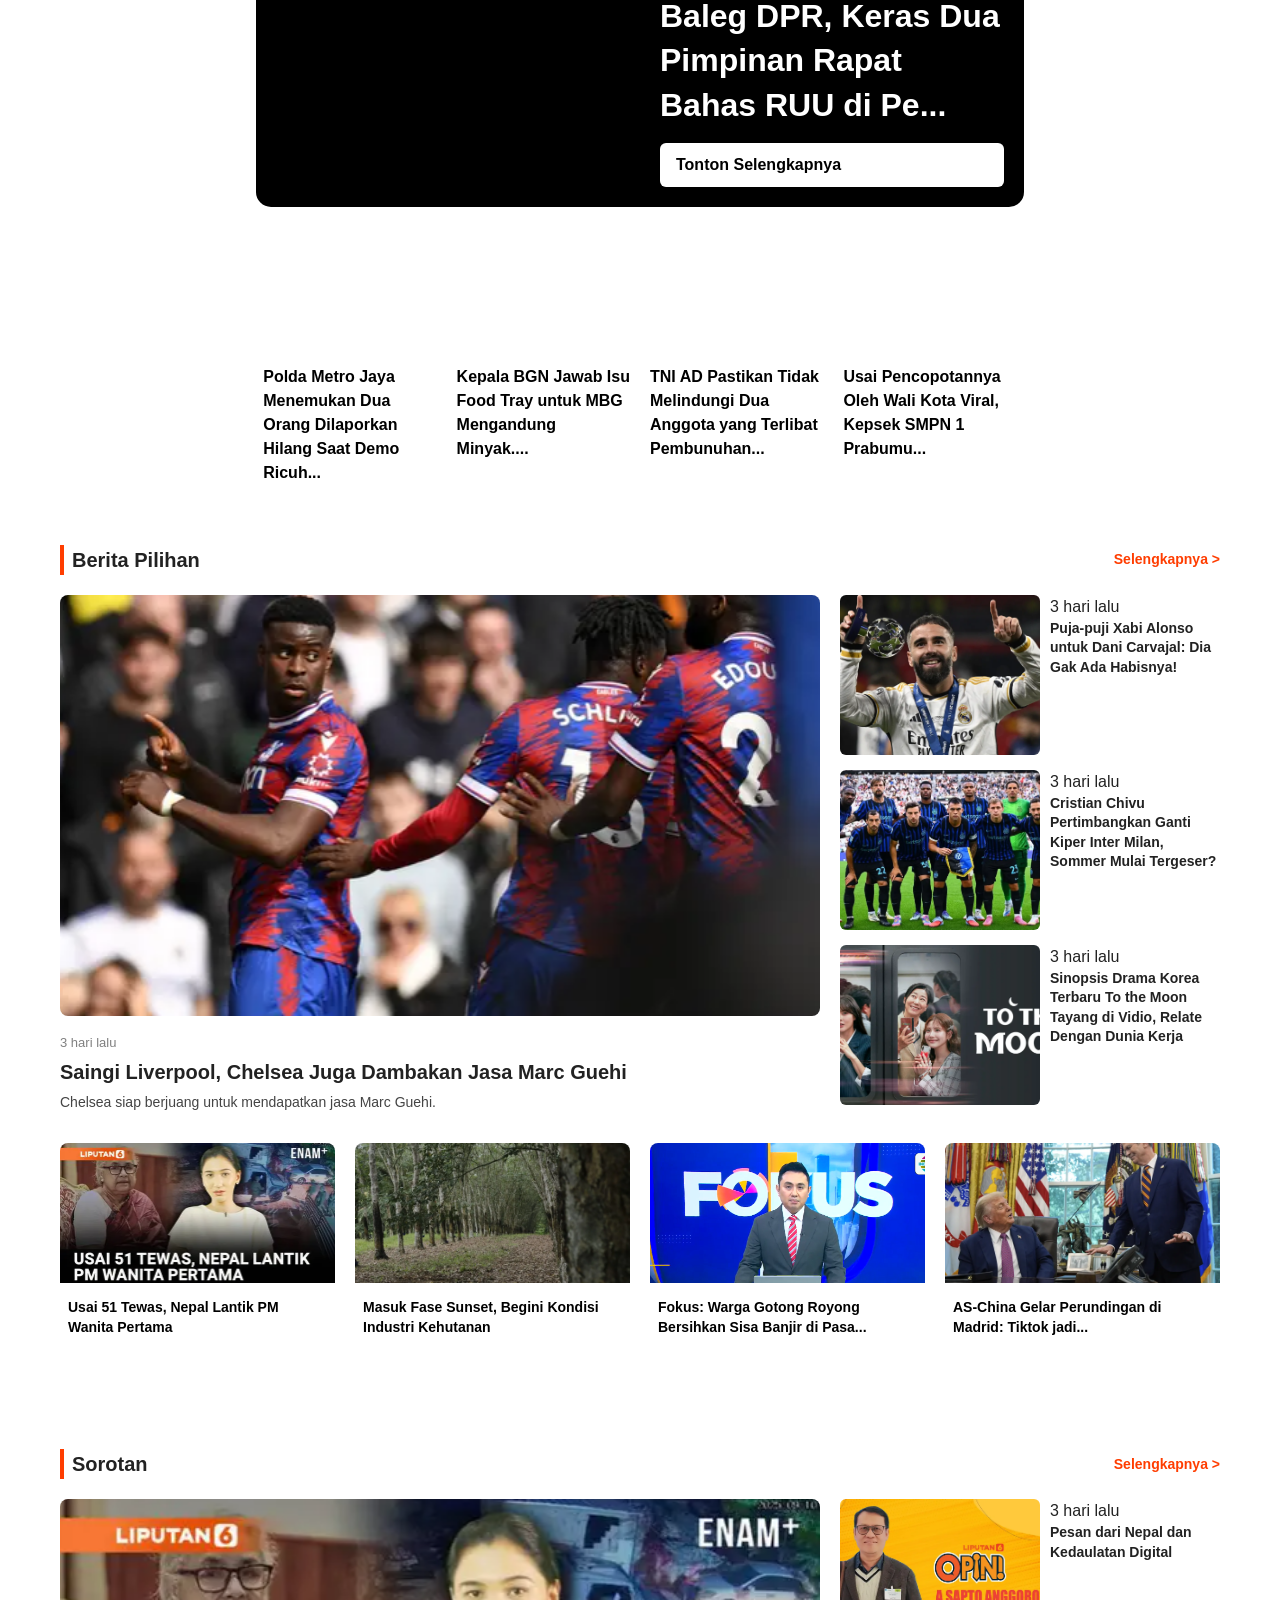
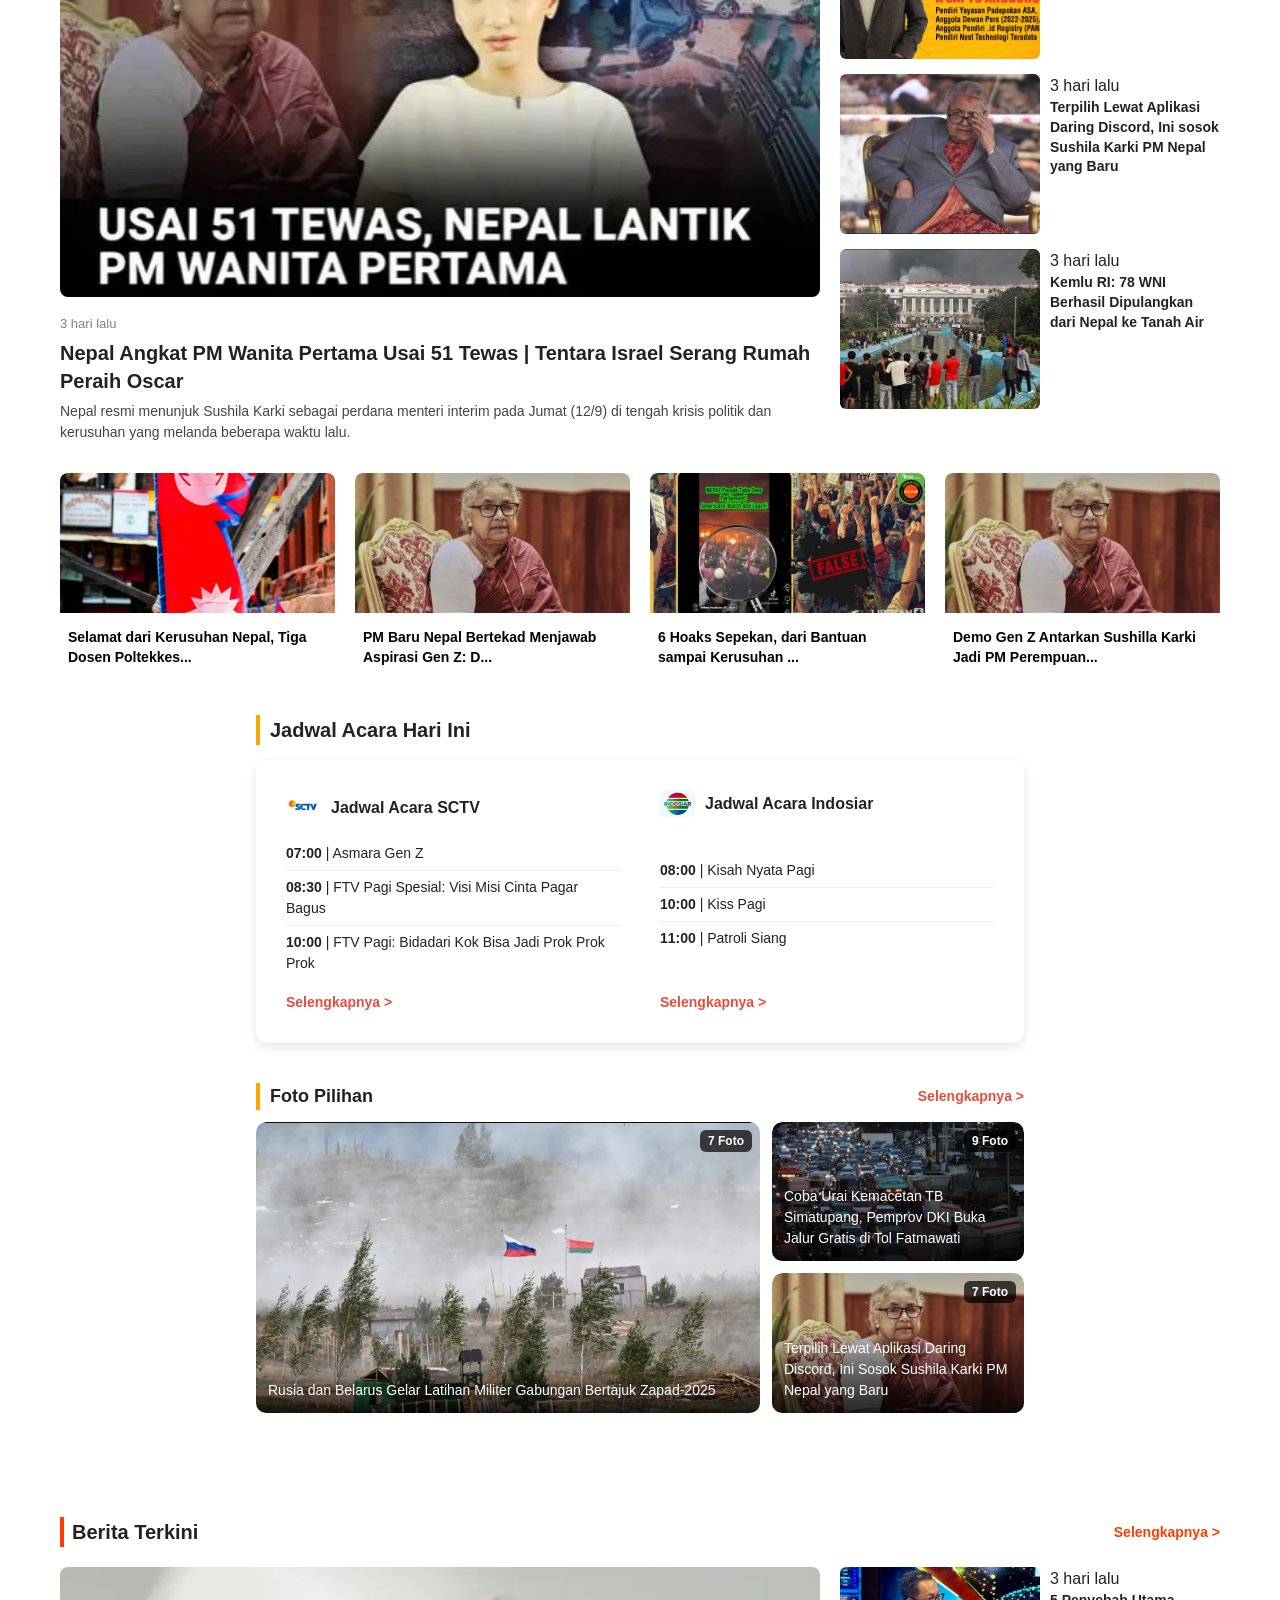
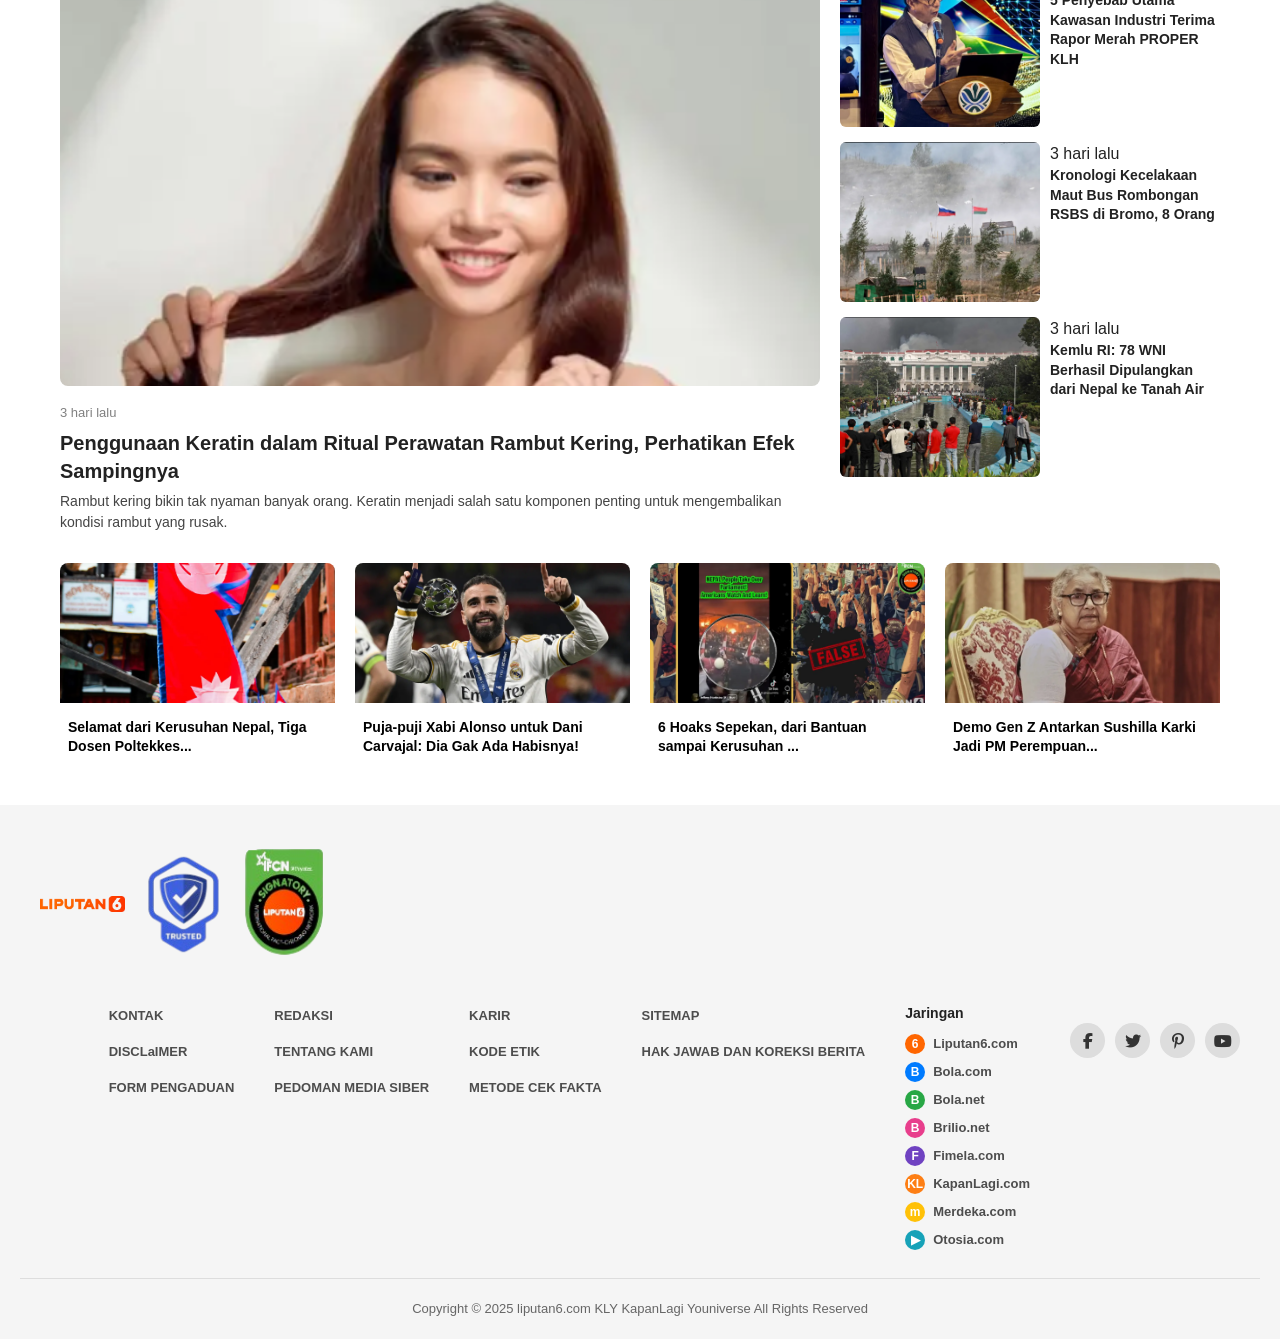
==== commit 0d1fec85: "update liputan6 2nd" ====
--- a/index.html
+++ b/index.html
@@ -3,7 +3,7 @@
 <head>
     <meta charset="UTF-8">
     <meta name="viewport" content="width=device-width, initial-scale=1.0">
-    <title>Liputan6 - Owen</title>
+    <title>Liputan6 - Ruth</title>
     <link rel="stylesheet" href="style.css">
     <link rel="stylesheet" href="https://cdnjs.cloudflare.com/ajax/libs/font-awesome/6.4.0/css/all.min.css">
 </head>
@@ -126,19 +126,331 @@
         </div>
     </section>
 
-    <section class="enamplus">
-        <div class="enamplus-container">
-            <div class="enamplus-video">
-                <iframe src="https://www.youtube.com/embed/vhayGgXh4XI?si=OpNOU-ZqJ7B9uv62" 
-                    title="Video berita" frameborder="0" allowfullscreen></iframe>
-            </div>
-            <div class="enamplus-text">
-                <h3>ENAM+</h3>
-                <p class="enamplus-title">Fokus : Hujan Deras Disertai Banjir Merendam Jalan di Kota Rangkasbitung</p>
-                <a href="#" class="btn-enamplus">Tonton Selengkapnya</a>
-            </div>
-        </div>
-    </section>
+    <section class="video-featured">
+  <div class="video-left">
+    <iframe src="https://www.youtube.com/embed/I60cCoDVJ3Q?si=9XQ_bNLx3wGa0oVo" 
+            title="YouTube video" 
+            frameborder="0" 
+            allowfullscreen>
+    </iframe>
+  </div>
+  <div class="video-right">
+    <span class="video-category">ENAM+</span>
+    <h3 class="video-title">
+      Momen Debat Panas Baleg DPR, Keras Dua Pimpinan Rapat Bahas RUU di Pe...
+    </h3>
+    <a href="#" class="video-btn">Tonton Selengkapnya</a>
+  </div>
+</section>
+
+<section class="videossection">
+    <div class="videocard">
+        <iframe src="https://www.youtube.com/embed/u-DQy5KIwyw?si=-DuqGZuKqwRp6Lc-" 
+        title="YouTube video player" frameborder="0" 
+        allow="accelerometer; autoplay; clipboard-write; encrypted-media; gyroscope; picture-in-picture; web-share" 
+        referrerpolicy="strict-origin-when-cross-origin" allowfullscreen></iframe>
+        <a href="#">Polda Metro Jaya Menemukan Dua Orang Dilaporkan Hilang Saat Demo Ricuh...</a>
+    </div>
+
+    <div class="videocard">
+        <iframe src="https://www.youtube.com/embed/HP-cTyqpVfM?si=12vSZJ28CPFXAW0z" 
+        title="YouTube video player" frameborder="0" 
+        allow="accelerometer; autoplay; clipboard-write; encrypted-media; gyroscope; picture-in-picture; web-share" 
+        referrerpolicy="strict-origin-when-cross-origin" allowfullscreen></iframe>
+        <a href="#">Kepala BGN Jawab Isu Food Tray untuk MBG Mengandung Minyak....</a>
+    </div>
+
+    <div class="videocard">
+        <iframe src="https://www.youtube.com/embed/rxLQKAEamc4?si=YlZQEEsjV8BouMEa" 
+        title="YouTube video player" frameborder="0" 
+        allow="accelerometer; autoplay; clipboard-write; encrypted-media; gyroscope; picture-in-picture; web-share" 
+        referrerpolicy="strict-origin-when-cross-origin" allowfullscreen></iframe>
+        <a href="#">TNI AD Pastikan Tidak Melindungi Dua Anggota yang Terlibat Pembunuhan...</a>
+    </div>
+
+    <div class="videocard">
+        <iframe src="https://www.youtube.com/embed/xDiw7lcSumU?si=R4kWsDpvTM5iOINP" 
+        title="YouTube video player" frameborder="0" 
+        allow="accelerometer; autoplay; clipboard-write; encrypted-media; gyroscope; picture-in-picture; web-share" 
+        referrerpolicy="strict-origin-when-cross-origin" allowfullscreen></iframe>
+        <a href="#">Usai Pencopotannya Oleh Wali Kota Viral, Kepsek SMPN 1 Prabumu...</a>
+    </div>
+</section>
+
+
+<section class="featured-news">
+  <div class="section-header">
+    <h2>Berita Pilihan</h2>
+    <a href="#">Selengkapnya &gt;</a>
+  </div>
+
+  <div class="featured-grid">
+    <!-- Left: Big Featured -->
+    <div class="featured-left">
+      <img src="asset/LiverpoolNews.png" alt="Featured News">
+      <p class="time">3 hari lalu</p>
+      <h3>Saingi Liverpool, Chelsea Juga Dambakan Jasa Marc Guehi</h3>
+      <p class="desc">Chelsea siap berjuang untuk mendapatkan jasa Marc Guehi.</p>
+    </div>
+
+    <!-- Right: Smaller Stacked News -->
+    <div class="featured-right">
+      <div class="small-card">
+        <img src="asset/XabiAlonsoNews.png" alt="News">
+        <div>
+          <p class="time">3 hari lalu</p>
+          <h4>Puja-puji Xabi Alonso untuk Dani Carvajal: Dia Gak Ada Habisnya!</h4>
+        </div>
+      </div>
+
+      <div class="small-card">
+        <img src="asset/ChristianChivuNews.png" alt="News">
+        <div>
+          <p class="time">3 hari lalu</p>
+          <h4>Cristian Chivu Pertimbangkan Ganti Kiper Inter Milan, Sommer Mulai Tergeser?</h4>
+        </div>
+      </div>
+
+      <div class="small-card">
+        <img src="asset/ToTheMoonNews.png" alt="News">
+        <div>
+          <p class="time">3 hari lalu</p>
+          <h4>Sinopsis Drama Korea Terbaru To the Moon Tayang di Vidio, Relate Dengan Dunia Kerja</h4>
+        </div>
+      </div>
+    </div>
+  </div>
+
+  <!-- Bottom row -->
+  <div class="featured-bottom">
+    <div class="bottom-card">
+      <img src="asset/NepalPMWanita.png" alt="News">
+      <a href="#">Usai 51 Tewas, Nepal Lantik PM Wanita Pertama</a>
+    </div>
+
+    <div class="bottom-card">
+      <img src="asset/KehutananNews.png" alt="News">
+      <a href="#">Masuk Fase Sunset, Begini Kondisi Industri Kehutanan</a>
+    </div>
+
+    <div class="bottom-card">
+      <img src="asset/WargaGotongRoyong.png" alt="News">
+      <a href="#">Fokus: Warga Gotong Royong Bersihkan Sisa Banjir di Pasa...</a>
+    </div>
+
+    <div class="bottom-card">
+      <img src="asset/ASChinaNews.png" alt="News">
+      <a href="#">AS-China Gelar Perundingan di Madrid: Tiktok jadi...</a>
+    </div>
+  </div>
+</section>
+<br>
+
+
+<section class="featured-news">
+  <div class="section-header">
+    <h2>Sorotan</h2>
+    <a href="#">Selengkapnya &gt;</a>
+  </div>
+
+  <div class="featured-grid">
+    <!-- Left: Big Featured -->
+    <div class="featured-left">
+      <img src="asset/NepalPMWanita.png" alt="Featured News">
+      <p class="time">3 hari lalu</p>
+      <h3>Nepal Angkat PM Wanita Pertama Usai 51 Tewas | Tentara Israel Serang Rumah Peraih Oscar</h3>
+      <p class="desc">Nepal resmi menunjuk Sushila Karki sebagai perdana menteri interim pada Jumat (12/9) di tengah krisis politik dan kerusuhan yang melanda beberapa waktu lalu.</p>
+    </div>
+
+    <!-- Right: Smaller Stacked News -->
+    <div class="featured-right">
+      <div class="small-card">
+        <img src="asset/PesanDariNepalimg.png" alt="News">
+        <div>
+          <p class="time">3 hari lalu</p>
+          <h4>Pesan dari Nepal dan Kedaulatan Digital</h4>
+        </div>
+      </div>
+
+      <div class="small-card">
+        <img src="asset/SushillaKarki.png" alt="News">
+        <div>
+          <p class="time">3 hari lalu</p>
+          <h4>Terpilih Lewat Aplikasi Daring Discord, Ini sosok Sushila Karki PM Nepal yang Baru</h4>
+        </div>
+      </div>
+
+      <div class="small-card">
+        <img src="asset/KemluRI78.png" alt="News">
+        <div>
+          <p class="time">3 hari lalu</p>
+          <h4>Kemlu RI: 78 WNI Berhasil Dipulangkan dari Nepal ke Tanah Air</h4>
+        </div>
+      </div>
+    </div>
+  </div>
+
+  <!-- Bottom row -->
+  <div class="featured-bottom">
+    <div class="bottom-card">
+      <img src="asset/SelamatKerusuhan.png" alt="News">
+      <a href="#">Selamat dari Kerusuhan Nepal, Tiga Dosen Poltekkes...</a>
+    </div>
+
+    <div class="bottom-card">
+      <img src="asset/ShillaKarkilagi.png" alt="News">
+      <a href="#">PM Baru Nepal Bertekad Menjawab Aspirasi Gen Z: D...</a>
+    </div>
+
+    <div class="bottom-card">
+      <img src="asset/HoakSepekan.png" alt="News">
+      <a href="#">6 Hoaks Sepekan, dari Bantuan sampai Kerusuhan ...</a>
+    </div>
+
+    <div class="bottom-card">
+      <img src="asset/ShillaKarkilagi.png" alt="News">
+      <a href="#">Demo Gen Z Antarkan Sushilla Karki Jadi PM Perempuan...</a>
+    </div>
+  </div>
+</section>
+
+
+<section class="schedule-section">
+  <h2 class="section-title">Jadwal Acara Hari Ini</h2>
+  <div class="schedule-container">
+    <!-- SCTV -->
+    <div class="schedule-card">
+      <div class="schedule-header">
+        <img src="asset/sctvlogo.jpg" alt="SCTV">
+        <h3>Jadwal Acara SCTV</h3>
+      </div>
+      <ul>
+        <li><strong>07:00</strong> | Asmara Gen Z</li>
+        <li><strong>08:30</strong> | FTV Pagi Spesial: Visi Misi Cinta Pagar Bagus</li>
+        <li><strong>10:00</strong> | FTV Pagi: Bidadari Kok Bisa Jadi Prok Prok Prok</li>
+      </ul>
+      <a href="#" class="schedule-link">Selengkapnya ></a>
+    </div>
+
+    <!-- Indosiar -->
+    <div class="schedule-card">
+      <div class="schedule-header">
+        <img src="asset/indosiarlogo.jpg" alt="Indosiar">
+        <h3>Jadwal Acara Indosiar</h3>
+      </div>
+      <ul>
+        <li><strong>08:00</strong> | Kisah Nyata Pagi</li>
+        <li><strong>10:00</strong> | Kiss Pagi</li>
+        <li><strong>11:00</strong> | Patroli Siang</li>
+      </ul>
+      <a href="#" class="schedule-link">Selengkapnya ></a>
+    </div>
+  </div>
+</section>
+
+
+<section class="photo-section">
+  <div class="photo-header">
+    <h2>Foto Pilihan</h2>
+    <a href="#" class="photo-more">Selengkapnya ></a>
+  </div>
+
+  <div class="photo-grid">
+    <!-- Left Big Photo -->
+    <div class="photo-item big">
+      <img src="asset/RusiaNBelarus.png" alt="Big Photo">
+      <span class="badge">7 Foto</span>
+      <p class="photo-caption">
+        Rusia dan Belarus Gelar Latihan Militer Gabungan Bertajuk Zapad-2025
+      </p>
+    </div>
+
+    <!-- Right Top Small -->
+    <div class="photo-item small">
+      <img src="asset/MacetTBS.png" alt="Small Photo 1">
+      <span class="badge">9 Foto</span>
+      <p class="photo-caption">
+        Coba Urai Kemacetan TB Simatupang, Pemprov DKI Buka Jalur Gratis di Tol Fatmawati
+      </p>
+    </div>
+
+    <!-- Right Bottom Small -->
+    <div class="photo-item small">
+      <img src="asset/ShillaKarkilagi.png" alt="Small Photo 2">
+      <span class="badge">7 Foto</span>
+      <p class="photo-caption">
+        Terpilih Lewat Aplikasi Daring Discord, Ini Sosok Sushila Karki PM Nepal yang Baru</p>
+    </div>
+  </div>
+</section>
+<br>
+
+<section class="featured-news">
+  <div class="section-header">
+    <h2>Berita Terkini</h2>
+    <a href="#">Selengkapnya &gt;</a>
+  </div>
+
+  <div class="featured-grid">
+    <!-- Left: Big Featured -->
+    <div class="featured-left">
+      <img src="asset/rAMBUTimg.png" alt="Featured News">
+      <p class="time">3 hari lalu</p>
+      <h3>Penggunaan Keratin dalam Ritual Perawatan Rambut Kering, Perhatikan Efek Sampingnya</h3>
+      <p class="desc">Rambut kering bikin tak nyaman banyak orang. Keratin menjadi salah satu komponen penting untuk mengembalikan kondisi rambut yang rusak.</p>
+    </div>
+
+    <!-- Right: Smaller Stacked News -->
+    <div class="featured-right">
+      <div class="small-card">
+        <img src="asset/KLH.png" alt="News">
+        <div>
+          <p class="time">3 hari lalu</p>
+          <h4>5 Penyebab Utama Kawasan Industri Terima Rapor Merah PROPER KLH</h4>
+        </div>
+      </div>
+
+      <div class="small-card">
+        <img src="asset/RusiaNBelarus.png" alt="News">
+        <div>
+          <p class="time">3 hari lalu</p>
+          <h4>Kronologi Kecelakaan Maut Bus Rombongan RSBS di Bromo, 8 Orang</h4>
+        </div>
+      </div>
+
+      <div class="small-card">
+        <img src="asset/KemluRI78.png" alt="News">
+        <div>
+          <p class="time">3 hari lalu</p>
+          <h4>Kemlu RI: 78 WNI Berhasil Dipulangkan dari Nepal ke Tanah Air</h4>
+        </div>
+      </div>
+    </div>
+  </div>
+
+  <!-- Bottom row -->
+  <div class="featured-bottom">
+    <div class="bottom-card">
+      <img src="asset/SelamatKerusuhan.png" alt="News">
+      <a href="#">Selamat dari Kerusuhan Nepal, Tiga Dosen Poltekkes...</a>
+    </div>
+
+    <div class="bottom-card">
+        <img src="asset/XabiAlonsoNews.png" alt="News">
+        <a href="#">Puja-puji Xabi Alonso untuk Dani Carvajal: Dia Gak Ada Habisnya!</a>
+    </div>
+
+    <div class="bottom-card">
+      <img src="asset/HoakSepekan.png" alt="News">
+      <a href="#">6 Hoaks Sepekan, dari Bantuan sampai Kerusuhan ...</a>
+    </div>
+
+    <div class="bottom-card">
+      <img src="asset/ShillaKarkilagi.png" alt="News">
+      <a href="#">Demo Gen Z Antarkan Sushilla Karki Jadi PM Perempuan...</a>
+    </div>
+  </div>
+</section>
 
     <footer>
         <div class="footer-top">
--- a/style.css
+++ b/style.css
@@ -9,7 +9,6 @@
 }
 
 body {
-    background: #f5f5f5;
     color: #222;
     line-height: 1.5;
 }
@@ -294,76 +293,496 @@
     padding: 0 10px 15px 10px;
 }
 
+/* ==========================
+   VIDEO FEATURED SECTION
+========================== */
+.video-featured {
+  display: flex;
+  flex-wrap: wrap;
+  width: 60%;
+  margin: 30px auto;
+  background: #000;
+  color: #fff;
+  border-radius: 15px;
+  overflow: hidden;
+}
+
+.video-left {
+  flex: 1 1 50%;
+}
+
+.video-left iframe {
+  width: 100%;
+  aspect-ratio: 16/9;
+  border: none;
+}
+
+.video-right {
+  flex: 1 1 50%;
+  padding: 20px;
+  display: flex;
+  flex-direction: column;
+  gap: 15px;
+  justify-content: center;
+}
+
+.video-category {
+  font-size: 1.5rem;
+  font-weight: bold;
+  opacity: 0.8;
+}
+
+.video-title {
+  font-size: 2rem;
+  font-weight: 600;
+  line-height: 1.4;
+}
+
+.video-btn {
+  display: inline-block;
+  padding: 10px 16px;
+  border-radius: 6px;
+  background: #fff;
+  color: #000;
+  font-weight: 600;
+  text-decoration: none;
+  transition: 0.3s;
+}
+
+.video-btn:hover {
+  background: orange;
+  color: #fff;
+}
+
+
+/* ==========================
+   VIDEO GRID SECTION
+========================== */
+.videossection {
+  display: grid;
+  grid-template-columns: repeat(4, 1fr);
+  gap: 20px;
+  width: 62%;
+  margin: 30px auto;
+  padding: 20px;
+}
+
+.videocard {
+  background: #fff;
+  border-radius: 10px;
+  overflow: hidden;
+  display: flex;
+  flex-direction: column;
+}
+
+.videocard iframe {
+  width: 100%;
+  aspect-ratio: 16/9;
+  border-radius: 10px;
+}
+
+.videocard a {
+  text-decoration: none;
+  color: #000;
+  font-weight: 600;
+  font-size: 1rem;
+  margin-top: 10px;
+  transition: color 0.2s ease;
+}
+
+.videocard a:hover {
+  color: orange;
+}
+
 /* ========================
-   ENAM+ SECTION
-   ======================== */
-.enamplus {
-    max-width: 1200px;
-    margin: 40px auto;
-    padding: 20px;
-    background: #fff;
-    border-radius: 8px;
-    box-shadow: 0 2px 10px rgba(0, 0, 0, 0.05);
-}
-
-.enamplus-container {
-    display: flex;
-    flex-wrap: wrap;
-    align-items: stretch;
-    gap: 20px;
-}
-
-.enamplus-video {
-    flex: 1 1 60%;
-    min-width: 300px;
-}
-
-.enamplus-video iframe {
-    width: 100%;
-    height: 350px;
-    border-radius: 8px;
-    display: block;
-}
-
-.enamplus-text {
-    flex: 1 1 35%;
-    background: #000;
-    color: #fff;
-    border-radius: 12px;
-    padding: 30px;
-    display: flex;
+   FEATURED NEWS SECTION
+======================== */
+.featured-news {
+  max-width: 1200px;
+  margin: 40px auto;
+  padding: 0 20px;
+}
+
+.section-header {
+  display: flex;
+  justify-content: space-between;
+  align-items: center;
+  margin-bottom: 20px;
+}
+
+.section-header h2 {
+  font-size: 20px;
+  font-weight: bold;
+  border-left: 4px solid #ff3d00;
+  padding-left: 8px;
+}
+
+.section-header a {
+  text-decoration: none;
+  color: #ff3d00;
+  font-weight: bold;
+  font-size: 14px;
+}
+
+/* Grid Layout */
+.featured-grid {
+  display: grid;
+  grid-template-columns: 2fr 1fr;
+  gap: 20px;
+  margin-bottom: 30px;
+}
+
+.featured-left img {
+  width: 100%;
+  border-radius: 8px;
+  margin-bottom: 10px;
+}
+
+.featured-left .time {
+  font-size: 13px;
+  color: gray;
+  margin-bottom: 6px;
+}
+
+.featured-left h3 {
+  font-size: 20px;
+  font-weight: bold;
+  margin-bottom: 6px;
+  line-height: 1.4;
+}
+
+.featured-left .desc {
+  font-size: 14px;
+  color: #444;
+  line-height: 1.5;
+}
+
+/* Right side stacked */
+.featured-right {
+  display: flex;
+  flex-direction: column;
+  gap: 15px;
+  flex: 1;
+  justify-content: flex-start; 
+}
+
+
+.small-card {
+  display: flex;
+  gap: 10px;
+  align-items: flex-start;
+}
+
+.small-card img {
+  width: 200px;
+  height: 160px;
+  object-fit: cover;
+  border-radius: 6px;
+}
+
+.small-card h4 {
+  font-size: 14px;
+  line-height: 1.4;
+  font-weight: 600;
+  transition: color 0.2s ease;
+}
+
+.small-card h4:hover {
+  color: orange;
+}
+
+/* Bottom row cards */
+.featured-bottom {
+  display: grid;
+  grid-template-columns: repeat(auto-fit, minmax(220px, 1fr));
+  gap: 20px;
+}
+
+.bottom-card {
+  background: #fff;
+  border-radius: 8px;
+  overflow: hidden;
+}
+
+.bottom-card img {
+  width: 100%;
+  height: 140px;
+  object-fit: cover;
+}
+
+.bottom-card .time {
+  font-size: 12px;
+  background: rgba(0,0,0,0.7);
+  color: #fff;
+  display: inline-block;
+  padding: 2px 6px;
+  border-radius: 4px;
+  margin: 6px;
+}
+
+.bottom-card a {
+  display: block;
+  font-size: 14px;
+  font-weight: 600;
+  text-decoration: none;
+  color: black;
+  line-height: 1.4;
+  padding: 8px;
+  transition: color 0.2s ease;
+}
+
+.bottom-card a:hover {
+  color: orange;
+}
+
+/* Responsive */
+@media (max-width: 768px) {
+  .featured-grid {
+    grid-template-columns: 1fr;
+  }
+
+  .small-card img {
+    width: 80px;
+    height: 60px;
+  }
+}
+
+
+/* === SCHEDULE SECTION === */
+.schedule-section {
+  width: 60%;
+  margin: 40px auto;
+}
+
+.section-title {
+  font-size: 20px;
+  font-weight: bold;
+  margin-bottom: 15px;
+  border-left: 4px solid orange;
+  padding-left: 10px;
+}
+
+.schedule-container {
+  display: grid;
+  grid-template-columns: repeat(auto-fit, minmax(300px, 1fr));
+  gap: 20px;
+  background: #fff;
+  padding: 20px;
+  border-radius: 12px;
+  box-shadow: 0 4px 12px rgba(0,0,0,0.1);
+}
+
+.schedule-card {
+  display: flex;
+  flex-direction: column;
+  justify-content: space-between;
+  padding: 10px;
+}
+
+.schedule-header {
+  display: flex;
+  align-items: center;
+  gap: 10px;
+  margin-bottom: 12px;
+}
+
+.schedule-header img {
+  width: 35px;
+  height: auto;
+}
+
+.schedule-header h3 {
+  font-size: 16px;
+  font-weight: 600;
+}
+
+.schedule-card ul {
+  list-style: none;
+  padding: 0;
+  margin: 0;
+}
+
+.schedule-card li {
+  padding: 6px 0;
+  font-size: 14px;
+  border-bottom: 1px solid #eee;
+}
+
+.schedule-card li:last-child {
+  border-bottom: none;
+}
+
+.schedule-card strong {
+  font-size: 14px;
+}
+
+.schedule-link {
+  margin-top: 12px;
+  font-size: 14px;
+  font-weight: 600;
+  color: #e74c3c;
+  text-decoration: none;
+  display: inline-block;
+  transition: 0.3s;
+}
+
+.schedule-link:hover {
+  color: orange;
+}
+
+/* Responsive */
+@media (max-width: 768px) {
+  .schedule-section {
+    width: 90%;
+  }
+}
+
+
+/* === FOTO PILIHAN SECTION === */
+.photo-section {
+  width: 60%;
+  margin: 40px auto;
+}
+
+.photo-header {
+  display: flex;
+  justify-content: space-between;
+  align-items: center;
+  margin-bottom: 12px;
+}
+
+.photo-header h2 {
+  font-size: 18px;
+  font-weight: bold;
+  border-left: 4px solid orange;
+  padding-left: 10px;
+}
+
+.photo-header .photo-more {
+  font-size: 14px;
+  color: #e74c3c;
+  font-weight: 600;
+  text-decoration: none;
+}
+
+.photo-header .photo-more:hover {
+  color: orange;
+}
+
+.photo-grid {
+  display: grid;
+  grid-template-columns: 2fr 1fr;
+  gap: 12px;
+}
+
+.photo-item {
+  position: relative;
+  overflow: hidden;
+  border-radius: 10px;
+}
+
+.photo-item img {
+  width: 100%;
+  height: 100%;
+  object-fit: cover;
+  display: block;
+  border-radius: 10px;
+}
+
+.photo-item.big {
+  grid-row: span 2;
+}
+
+.photo-item.small {
+  height: 100%;
+}
+
+.badge {
+  position: absolute;
+  top: 8px;
+  right: 8px;
+  background: rgba(0,0,0,0.7);
+  color: #fff;
+  font-size: 12px;
+  font-weight: 600;
+  padding: 2px 8px;
+  border-radius: 6px;
+}
+
+.photo-caption {
+  position: absolute;
+  bottom: 0;
+  left: 0;
+  padding: 12px;
+  font-size: 14px;
+  font-weight: 500;
+  color: #fff;
+  background: linear-gradient(to top, rgba(0,0,0,0.8), rgba(0,0,0,0));
+  width: 100%;
+  box-sizing: border-box;
+}
+
+/* Responsive */
+@media (max-width: 768px) {
+  .photo-section {
+    width: 90%;
+  }
+
+  .photo-grid {
+    grid-template-columns: 1fr;
+  }
+
+  .photo-item.big {
+    grid-row: auto;
+    height: 250px;
+  }
+
+  .photo-item.small {
+    height: 200px;
+  }
+}
+
+
+/* ==========================
+   RESPONSIVE QUERIES
+========================== */
+@media (max-width: 1200px) {
+  #container,
+  .videossection {
+    grid-template-columns: repeat(3, 1fr);
+  }
+}
+
+@media (max-width: 900px) {
+  #container,
+  .videossection {
+    grid-template-columns: repeat(2, 1fr);
+  }
+
+  .video-featured {
     flex-direction: column;
-    justify-content: center;
-}
-
-.enamplus-text h3 {
-    font-size: 22px;
-    font-weight: bold;
-    color: #ff6600;
-    margin-bottom: 15px;
-}
-
-.enamplus-title {
-    font-size: 16px;
-    line-height: 1.6;
-    margin-bottom: 20px;
-    font-weight: 500;
-}
-
-.btn-enamplus {
-    display: inline-block;
-    padding: 10px 18px;
-    background: #ff6600;
-    color: #fff;
-    font-weight: bold;
-    border-radius: 8px;
-    text-decoration: none;
-    transition: background 0.3s ease;
-    width: fit-content;
-}
-
-.btn-enamplus:hover {
-    background: #e05500;
+  }
+}
+
+@media (max-width: 600px) {
+  #container,
+  .videossection {
+    grid-template-columns: 1fr;
+  }
+
+  .mainarticle-text {
+    font-size: 1.8rem;
+  }
+
+  .video-title {
+    font-size: 1.4rem;
+  }
+}
+
+@media (max-width: 768px) {
+  .featured-grid {
+    grid-template-columns: 1fr;
+  }
 }
 
 /* ========================
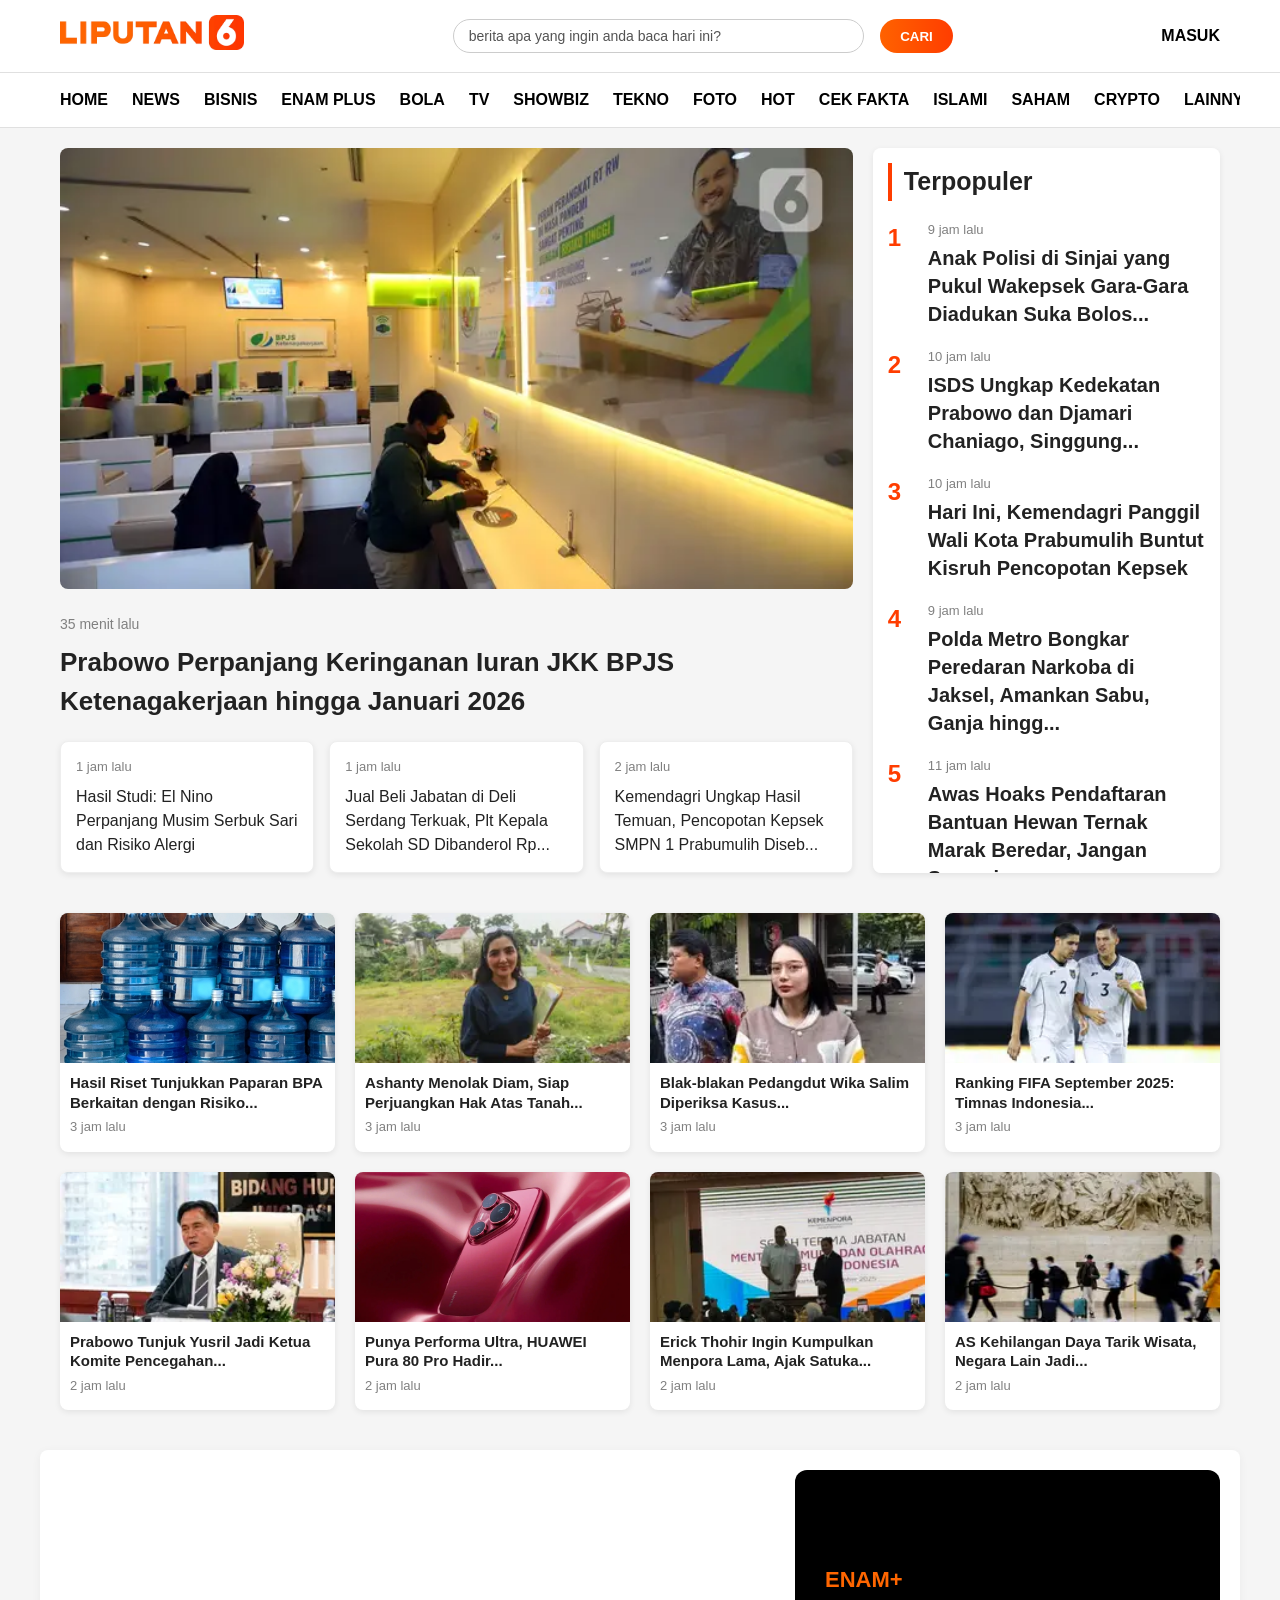
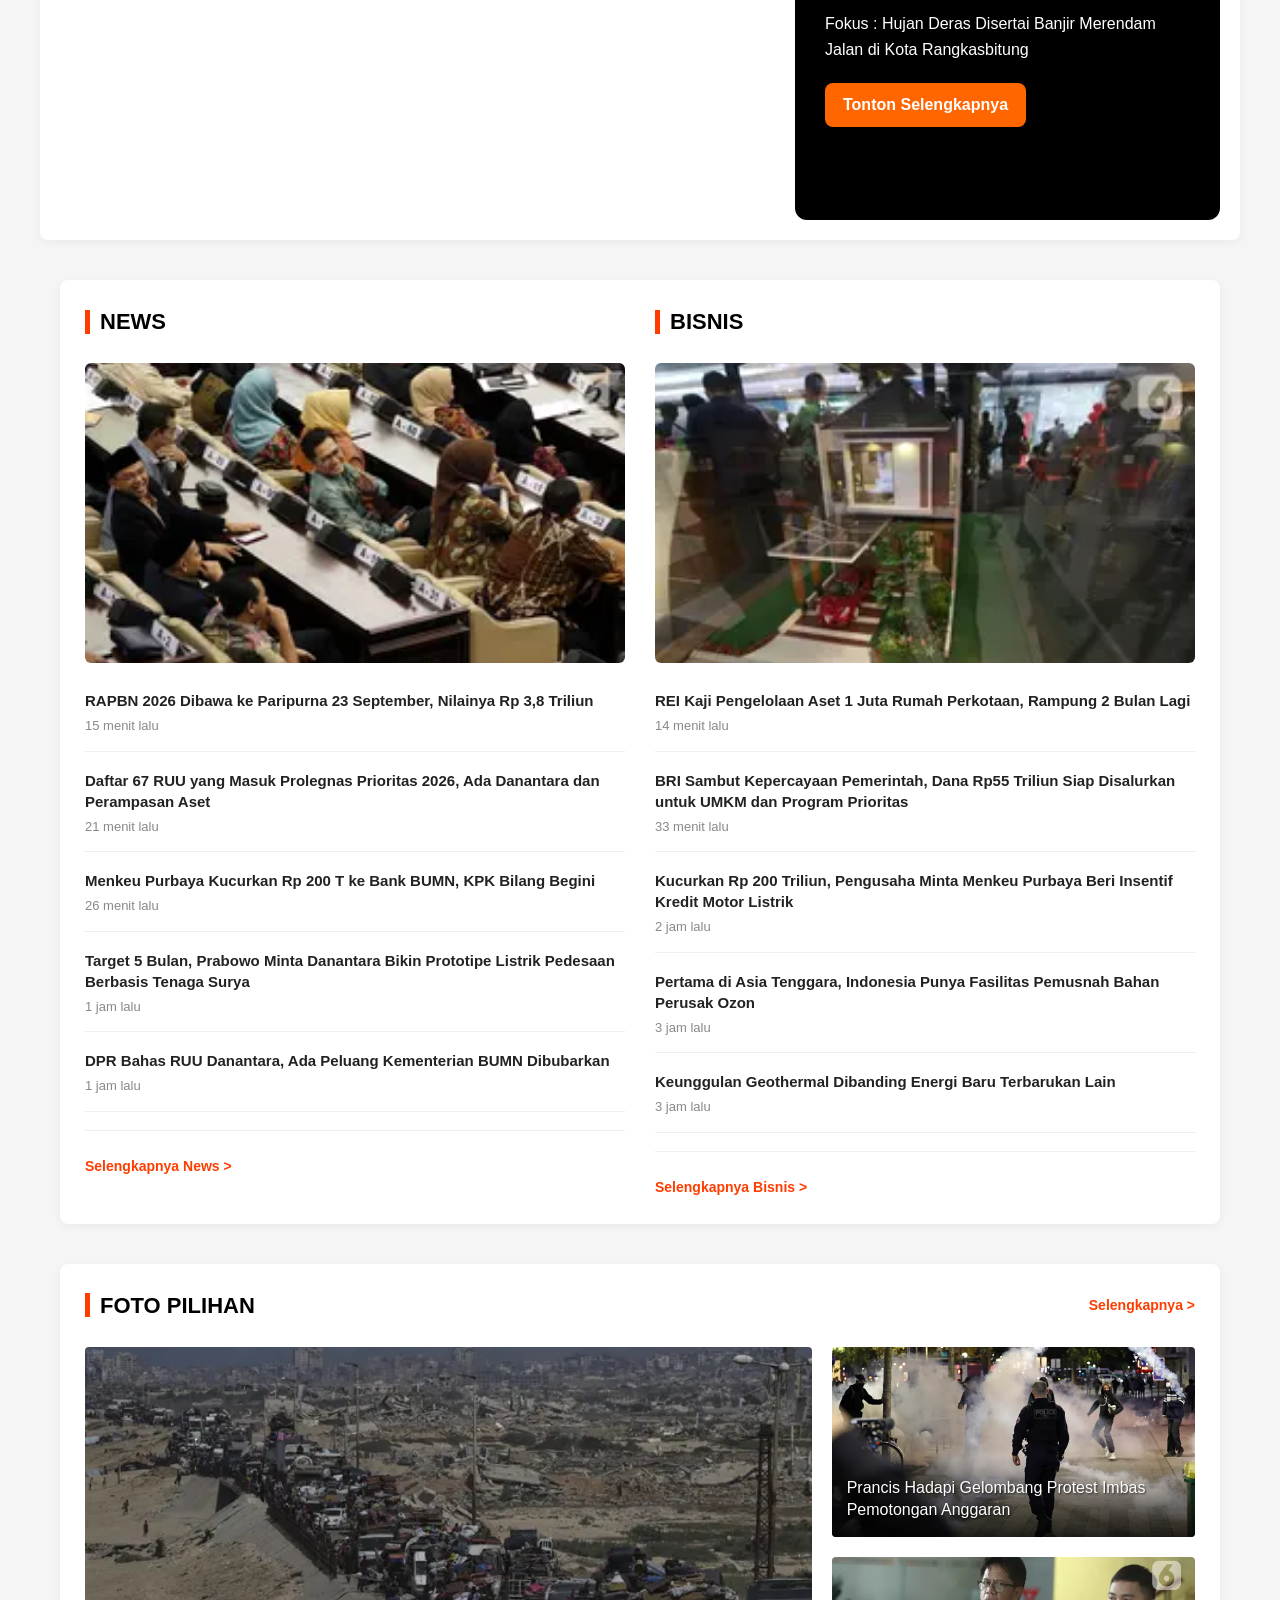
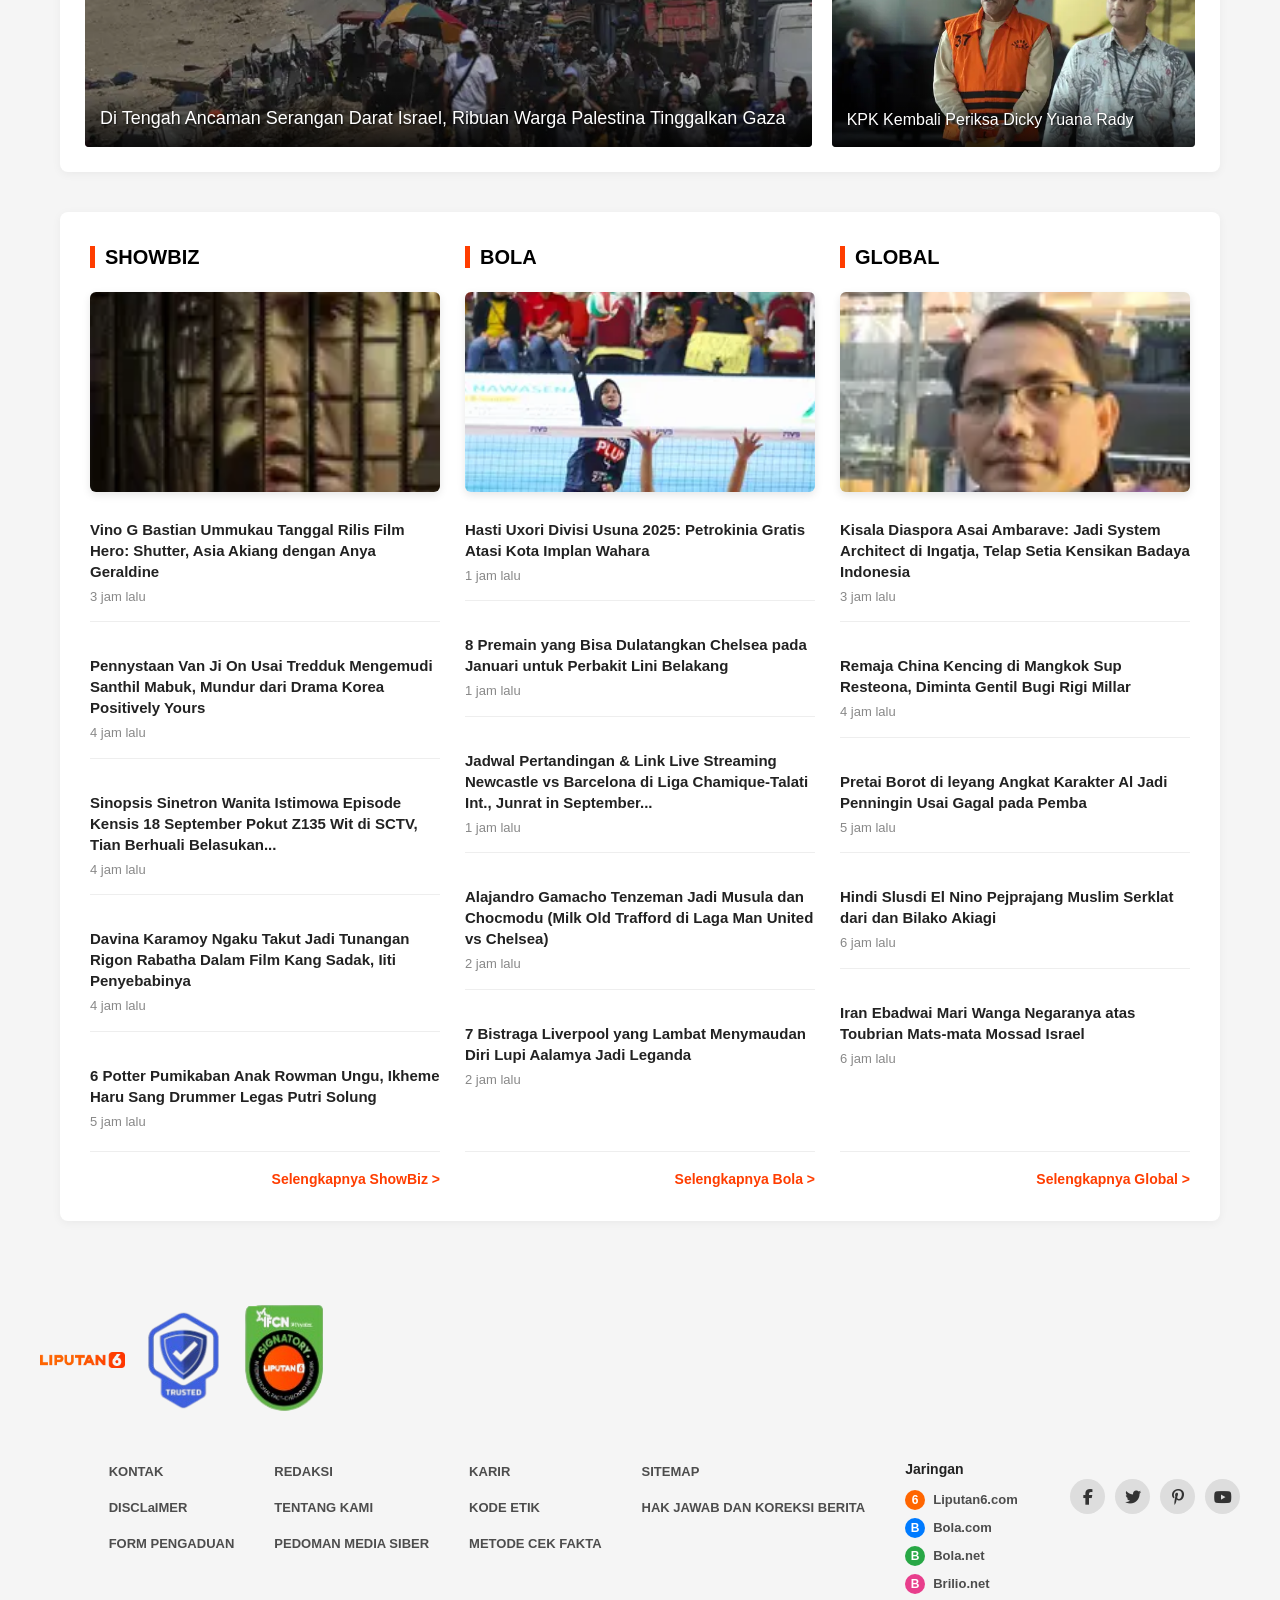
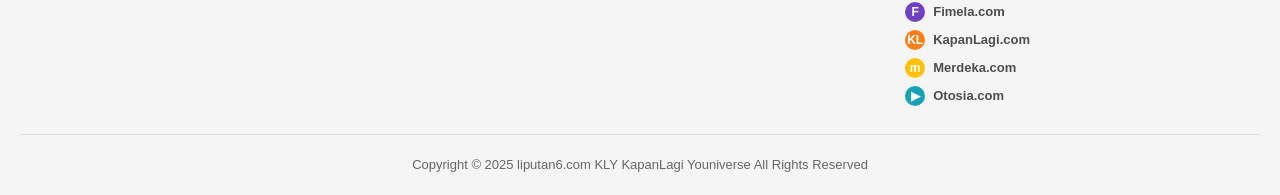
==== commit 8bc1ab62: "update main 2" ====
--- a/index.html
+++ b/index.html
@@ -3,7 +3,7 @@
 <head>
     <meta charset="UTF-8">
     <meta name="viewport" content="width=device-width, initial-scale=1.0">
-    <title>Liputan6 - Ruth</title>
+    <title>Liputan6 - Owen</title>
     <link rel="stylesheet" href="style.css">
     <link rel="stylesheet" href="https://cdnjs.cloudflare.com/ajax/libs/font-awesome/6.4.0/css/all.min.css">
 </head>
@@ -126,330 +126,229 @@
         </div>
     </section>
 
-    <section class="video-featured">
-  <div class="video-left">
-    <iframe src="https://www.youtube.com/embed/I60cCoDVJ3Q?si=9XQ_bNLx3wGa0oVo" 
-            title="YouTube video" 
-            frameborder="0" 
-            allowfullscreen>
-    </iframe>
-  </div>
-  <div class="video-right">
-    <span class="video-category">ENAM+</span>
-    <h3 class="video-title">
-      Momen Debat Panas Baleg DPR, Keras Dua Pimpinan Rapat Bahas RUU di Pe...
-    </h3>
-    <a href="#" class="video-btn">Tonton Selengkapnya</a>
-  </div>
-</section>
-
-<section class="videossection">
-    <div class="videocard">
-        <iframe src="https://www.youtube.com/embed/u-DQy5KIwyw?si=-DuqGZuKqwRp6Lc-" 
-        title="YouTube video player" frameborder="0" 
-        allow="accelerometer; autoplay; clipboard-write; encrypted-media; gyroscope; picture-in-picture; web-share" 
-        referrerpolicy="strict-origin-when-cross-origin" allowfullscreen></iframe>
-        <a href="#">Polda Metro Jaya Menemukan Dua Orang Dilaporkan Hilang Saat Demo Ricuh...</a>
-    </div>
-
-    <div class="videocard">
-        <iframe src="https://www.youtube.com/embed/HP-cTyqpVfM?si=12vSZJ28CPFXAW0z" 
-        title="YouTube video player" frameborder="0" 
-        allow="accelerometer; autoplay; clipboard-write; encrypted-media; gyroscope; picture-in-picture; web-share" 
-        referrerpolicy="strict-origin-when-cross-origin" allowfullscreen></iframe>
-        <a href="#">Kepala BGN Jawab Isu Food Tray untuk MBG Mengandung Minyak....</a>
-    </div>
-
-    <div class="videocard">
-        <iframe src="https://www.youtube.com/embed/rxLQKAEamc4?si=YlZQEEsjV8BouMEa" 
-        title="YouTube video player" frameborder="0" 
-        allow="accelerometer; autoplay; clipboard-write; encrypted-media; gyroscope; picture-in-picture; web-share" 
-        referrerpolicy="strict-origin-when-cross-origin" allowfullscreen></iframe>
-        <a href="#">TNI AD Pastikan Tidak Melindungi Dua Anggota yang Terlibat Pembunuhan...</a>
-    </div>
-
-    <div class="videocard">
-        <iframe src="https://www.youtube.com/embed/xDiw7lcSumU?si=R4kWsDpvTM5iOINP" 
-        title="YouTube video player" frameborder="0" 
-        allow="accelerometer; autoplay; clipboard-write; encrypted-media; gyroscope; picture-in-picture; web-share" 
-        referrerpolicy="strict-origin-when-cross-origin" allowfullscreen></iframe>
-        <a href="#">Usai Pencopotannya Oleh Wali Kota Viral, Kepsek SMPN 1 Prabumu...</a>
+    <section class="enamplus">
+        <div class="enamplus-container">
+            <div class="enamplus-video">
+                <iframe src="https://www.youtube.com/embed/vhayGgXh4XI?si=OpNOU-ZqJ7B9uv62" 
+                    title="Video berita" frameborder="0" allowfullscreen></iframe>
+            </div>
+            <div class="enamplus-text">
+                <h3>ENAM+</h3>
+                <p class="enamplus-title">Fokus : Hujan Deras Disertai Banjir Merendam Jalan di Kota Rangkasbitung</p>
+                <a href="#" class="btn-enamplus">Tonton Selengkapnya</a>
+            </div>
+        </div>
+    </section>
+
+<section class="news-bisnis-section">
+    <div class="news-bisnis-container">
+        <div class="news-column">
+            <div class="section-header">
+                <h3>NEWS</h3>
+                <img src="asset/014424600_1569998812-20191002-Sidang-Paripurna-Ke-2-MPR-TALLO-3.webp" alt="News Header" class="header-image">
+            </div>
+            <div class="news-item">
+                <p class="news-title">RAPBN 2026 Dibawa ke Paripurna 23 September, Nilainya Rp 3,8 Triliun</p>
+                <p class="news-time">15 menit lalu</p>
+            </div>
+            <div class="news-item">
+                <p class="news-title">Daftar 67 RUU yang Masuk Prolegnas Prioritas 2026, Ada Danantara dan Perampasan Aset</p>
+                <p class="news-time">21 menit lalu</p>
+            </div>
+            <div class="news-item">
+                <p class="news-title">Menkeu Purbaya Kucurkan Rp 200 T ke Bank BUMN, KPK Bilang Begini</p>
+                <p class="news-time">26 menit lalu</p>
+            </div>
+            <div class="news-item">
+                <p class="news-title">Target 5 Bulan, Prabowo Minta Danantara Bikin Prototipe Listrik Pedesaan Berbasis Tenaga Surya</p>
+                <p class="news-time">1 jam lalu</p>
+            </div>
+            <div class="news-item">
+                <p class="news-title">DPR Bahas RUU Danantara, Ada Peluang Kementerian BUMN Dibubarkan</p>
+                <p class="news-time">1 jam lalu</p>
+            </div>
+            <div class="news-divider"></div>
+            <a href="#" class="more-link">Selengkapnya News ></a>
+        </div>
+        
+        <div class="bisnis-column">
+            <div class="section-header">
+                <h3>BISNIS</h3>
+                <img src="asset/000412300_1573559498-20191112-Gelar-Mandiri-Fiesta-Expo-ANGGA-6.webp" alt="Bisnis Header" class="header-image">
+            </div>
+            <div class="news-item">
+                <p class="news-title">REI Kaji Pengelolaan Aset 1 Juta Rumah Perkotaan, Rampung 2 Bulan Lagi</p>
+                <p class="news-time">14 menit lalu</p>
+            </div>
+            <div class="news-item">
+                <p class="news-title">BRI Sambut Kepercayaan Pemerintah, Dana Rp55 Triliun Siap Disalurkan untuk UMKM dan Program Prioritas</p>
+                <p class="news-time">33 menit lalu</p>
+            </div>
+            <div class="news-item">
+                <p class="news-title">Kucurkan Rp 200 Triliun, Pengusaha Minta Menkeu Purbaya Beri Insentif Kredit Motor Listrik</p>
+                <p class="news-time">2 jam lalu</p>
+            </div>
+            <div class="news-item">
+                <p class="news-title">Pertama di Asia Tenggara, Indonesia Punya Fasilitas Pemusnah Bahan Perusak Ozon</p>
+                <p class="news-time">3 jam lalu</p>
+            </div>
+            <div class="news-item">
+                <p class="news-title">Keunggulan Geothermal Dibanding Energi Baru Terbarukan Lain</p>
+                <p class="news-time">3 jam lalu</p>
+            </div>
+            <div class="news-divider"></div>
+            <a href="#" class="more-link">Selengkapnya Bisnis ></a>
+        </div>
     </div>
 </section>
 
-
-<section class="featured-news">
-  <div class="section-header">
-    <h2>Berita Pilihan</h2>
-    <a href="#">Selengkapnya &gt;</a>
-  </div>
-
-  <div class="featured-grid">
-    <!-- Left: Big Featured -->
-    <div class="featured-left">
-      <img src="asset/LiverpoolNews.png" alt="Featured News">
-      <p class="time">3 hari lalu</p>
-      <h3>Saingi Liverpool, Chelsea Juga Dambakan Jasa Marc Guehi</h3>
-      <p class="desc">Chelsea siap berjuang untuk mendapatkan jasa Marc Guehi.</p>
+<section class="featured-photos-section">
+    <div class="featured-photos-container">
+        <div class="section-header">
+            <h3>Foto Pilihan</h3>
+            <a href="#" class="view-all">Selengkapnya ></a>
+        </div>
+        <div class="photos-grid">
+            <div class="main-photo">
+                <div class="photo-card">
+                    <div class="image-container">
+                        <img src="asset/gaza.webp" alt="Pengungsi Gaza">
+                        <div class="overlay-caption">
+                            <h4>Di Tengah Ancaman Serangan Darat Israel, Ribuan Warga Palestina Tinggalkan Gaza</h4>
+                        </div>
+                    </div>
+                </div>
+            </div>
+            <div class="side-photos">
+                <div class="photo-card">
+                    <div class="image-container">
+                        <img src="asset/prancis.webp" alt="Protes Prancis">
+                        <div class="overlay-caption">
+                            <h4>Prancis Hadapi Gelombang Protest Imbas Pemotongan Anggaran</h4>
+                        </div>
+                    </div>
+                </div>
+                <div class="photo-card">
+                    <div class="image-container">
+                        <img src="asset/kpk.webp" alt="KPK">
+                        <div class="overlay-caption">
+                            <h4>KPK Kembali Periksa Dicky Yuana Rady</h4>
+                        </div>
+                    </div>
+                </div>
+            </div>
+        </div>
     </div>
-
-    <!-- Right: Smaller Stacked News -->
-    <div class="featured-right">
-      <div class="small-card">
-        <img src="asset/XabiAlonsoNews.png" alt="News">
-        <div>
-          <p class="time">3 hari lalu</p>
-          <h4>Puja-puji Xabi Alonso untuk Dani Carvajal: Dia Gak Ada Habisnya!</h4>
-        </div>
-      </div>
-
-      <div class="small-card">
-        <img src="asset/ChristianChivuNews.png" alt="News">
-        <div>
-          <p class="time">3 hari lalu</p>
-          <h4>Cristian Chivu Pertimbangkan Ganti Kiper Inter Milan, Sommer Mulai Tergeser?</h4>
-        </div>
-      </div>
-
-      <div class="small-card">
-        <img src="asset/ToTheMoonNews.png" alt="News">
-        <div>
-          <p class="time">3 hari lalu</p>
-          <h4>Sinopsis Drama Korea Terbaru To the Moon Tayang di Vidio, Relate Dengan Dunia Kerja</h4>
-        </div>
-      </div>
+</section> 
+
+<!-- Tambahkan kode ini di lokasi yang diinginkan -->
+<section class="category-section">
+    <div class="category-container">
+        <!-- ShowBiz Column -->
+        <div class="category-column">
+            <div class="category-header">
+                <h3>SHOWBIZ</h3>
+            </div>
+            <div class="category-image">
+                <img src="asset/vino.webp" alt="ShowBiz">
+            </div>
+            <div class="news-list">
+                <div class="news-item">
+                    <h4 class="news-title">Vino G Bastian Ummukau Tanggal Rilis Film Hero: Shutter, Asia Akiang dengan Anya Geraldine</h4>
+                    <p class="news-time">3 jam lalu</p>
+                </div>
+                <div class="news-item">
+                    <h4 class="news-title">Pennystaan Van Ji On Usai Tredduk Mengemudi Santhil Mabuk, Mundur dari Drama Korea Positively Yours</h4>
+                    <p class="news-time">4 jam lalu</p>
+                </div>
+                <div class="news-item">
+                    <h4 class="news-title">Sinopsis Sinetron Wanita Istimowa Episode Kensis 18 September Pokut Z135 Wit di SCTV, Tian Berhuali Belasukan...</h4>
+                    <p class="news-time">4 jam lalu</p>
+                </div>
+                <div class="news-item">
+                    <h4 class="news-title">Davina Karamoy Ngaku Takut Jadi Tunangan Rigon Rabatha Dalam Film Kang Sadak, Iiti Penyebabinya</h4>
+                    <p class="news-time">4 jam lalu</p>
+                </div>
+                <div class="news-item">
+                    <h4 class="news-title">6 Potter Pumikaban Anak Rowman Ungu, Ikheme Haru Sang Drummer Legas Putri Solung</h4>
+                    <p class="news-time">5 jam lalu</p>
+                </div>
+            </div>
+            <div class="category-footer">
+                <a href="#" class="category-view-all">Selengkapnya ShowBiz ></a>
+            </div>
+        </div>
+
+        <!-- Bola Column -->
+        <div class="category-column">
+            <div class="category-header">
+                <h3>BOLA</h3>
+            </div>
+            <div class="category-image">
+                <img src="asset/voli.webp" alt="Bola">
+            </div>
+            <div class="news-list">
+                <div class="news-item">
+                    <h4 class="news-title">Hasti Uxori Divisi Usuna 2025: Petrokinia Gratis Atasi Kota Implan Wahara</h4>
+                    <p class="news-time">1 jam lalu</p>
+                </div>
+                <div class="news-item">
+                    <h4 class="news-title">8 Premain yang Bisa Dulatangkan Chelsea pada Januari untuk Perbakit Lini Belakang</h4>
+                    <p class="news-time">1 jam lalu</p>
+                </div>
+                <div class="news-item">
+                    <h4 class="news-title">Jadwal Pertandingan & Link Live Streaming Newcastle vs Barcelona di Liga Chamique-Talati Int., Junrat in September...</h4>
+                    <p class="news-time">1 jam lalu</p>
+                </div>
+                <div class="news-item">
+                    <h4 class="news-title">Alajandro Gamacho Tenzeman Jadi Musula dan Chocmodu (Milk Old Trafford di Laga Man United vs Chelsea)</h4>
+                    <p class="news-time">2 jam lalu</p>
+                </div>
+                <div class="news-item">
+                    <h4 class="news-title">7 Bistraga Liverpool yang Lambat Menymaudan Diri Lupi Aalamya Jadi Leganda</h4>
+                    <p class="news-time">2 jam lalu</p>
+                </div>
+            </div>
+            <div class="category-footer">
+                <a href="#" class="category-view-all">Selengkapnya Bola ></a>
+            </div>
+        </div>
+
+        <!-- Global Column -->
+        <div class="category-column">
+            <div class="category-header">
+                <h3>GLOBAL</h3>
+            </div>
+            <div class="category-image">
+                <img src="asset/ambarawa.webp" alt="Global">
+            </div>
+            <div class="news-list">
+                <div class="news-item">
+                    <h4 class="news-title">Kisala Diaspora Asai Ambarave: Jadi System Architect di Ingatja, Telap Setia Kensikan Badaya Indonesia</h4>
+                    <p class="news-time">3 jam lalu</p>
+                </div>
+                <div class="news-item">
+                    <h4 class="news-title">Remaja China Kencing di Mangkok Sup Resteona, Diminta Gentil Bugi Rigi Millar</h4>
+                    <p class="news-time">4 jam lalu</p>
+                </div>
+                <div class="news-item">
+                    <h4 class="news-title">Pretai Borot di leyang Angkat Karakter Al Jadi Penningin Usai Gagal pada Pemba</h4>
+                    <p class="news-time">5 jam lalu</p>
+                </div>
+                <div class="news-item">
+                    <h4 class="news-title">Hindi Slusdi El Nino Pejprajang Muslim Serklat dari dan Bilako Akiagi</h4>
+                    <p class="news-time">6 jam lalu</p>
+                </div>
+                <div class="news-item">
+                    <h4 class="news-title">Iran Ebadwai Mari Wanga Negaranya atas Toubrian Mats-mata Mossad Israel</h4>
+                    <p class="news-time">6 jam lalu</p>
+                </div>
+            </div>
+            <div class="category-footer">
+                <a href="#" class="category-view-all">Selengkapnya Global ></a>
+            </div>
+        </div>
     </div>
-  </div>
-
-  <!-- Bottom row -->
-  <div class="featured-bottom">
-    <div class="bottom-card">
-      <img src="asset/NepalPMWanita.png" alt="News">
-      <a href="#">Usai 51 Tewas, Nepal Lantik PM Wanita Pertama</a>
-    </div>
-
-    <div class="bottom-card">
-      <img src="asset/KehutananNews.png" alt="News">
-      <a href="#">Masuk Fase Sunset, Begini Kondisi Industri Kehutanan</a>
-    </div>
-
-    <div class="bottom-card">
-      <img src="asset/WargaGotongRoyong.png" alt="News">
-      <a href="#">Fokus: Warga Gotong Royong Bersihkan Sisa Banjir di Pasa...</a>
-    </div>
-
-    <div class="bottom-card">
-      <img src="asset/ASChinaNews.png" alt="News">
-      <a href="#">AS-China Gelar Perundingan di Madrid: Tiktok jadi...</a>
-    </div>
-  </div>
-</section>
-<br>
-
-
-<section class="featured-news">
-  <div class="section-header">
-    <h2>Sorotan</h2>
-    <a href="#">Selengkapnya &gt;</a>
-  </div>
-
-  <div class="featured-grid">
-    <!-- Left: Big Featured -->
-    <div class="featured-left">
-      <img src="asset/NepalPMWanita.png" alt="Featured News">
-      <p class="time">3 hari lalu</p>
-      <h3>Nepal Angkat PM Wanita Pertama Usai 51 Tewas | Tentara Israel Serang Rumah Peraih Oscar</h3>
-      <p class="desc">Nepal resmi menunjuk Sushila Karki sebagai perdana menteri interim pada Jumat (12/9) di tengah krisis politik dan kerusuhan yang melanda beberapa waktu lalu.</p>
-    </div>
-
-    <!-- Right: Smaller Stacked News -->
-    <div class="featured-right">
-      <div class="small-card">
-        <img src="asset/PesanDariNepalimg.png" alt="News">
-        <div>
-          <p class="time">3 hari lalu</p>
-          <h4>Pesan dari Nepal dan Kedaulatan Digital</h4>
-        </div>
-      </div>
-
-      <div class="small-card">
-        <img src="asset/SushillaKarki.png" alt="News">
-        <div>
-          <p class="time">3 hari lalu</p>
-          <h4>Terpilih Lewat Aplikasi Daring Discord, Ini sosok Sushila Karki PM Nepal yang Baru</h4>
-        </div>
-      </div>
-
-      <div class="small-card">
-        <img src="asset/KemluRI78.png" alt="News">
-        <div>
-          <p class="time">3 hari lalu</p>
-          <h4>Kemlu RI: 78 WNI Berhasil Dipulangkan dari Nepal ke Tanah Air</h4>
-        </div>
-      </div>
-    </div>
-  </div>
-
-  <!-- Bottom row -->
-  <div class="featured-bottom">
-    <div class="bottom-card">
-      <img src="asset/SelamatKerusuhan.png" alt="News">
-      <a href="#">Selamat dari Kerusuhan Nepal, Tiga Dosen Poltekkes...</a>
-    </div>
-
-    <div class="bottom-card">
-      <img src="asset/ShillaKarkilagi.png" alt="News">
-      <a href="#">PM Baru Nepal Bertekad Menjawab Aspirasi Gen Z: D...</a>
-    </div>
-
-    <div class="bottom-card">
-      <img src="asset/HoakSepekan.png" alt="News">
-      <a href="#">6 Hoaks Sepekan, dari Bantuan sampai Kerusuhan ...</a>
-    </div>
-
-    <div class="bottom-card">
-      <img src="asset/ShillaKarkilagi.png" alt="News">
-      <a href="#">Demo Gen Z Antarkan Sushilla Karki Jadi PM Perempuan...</a>
-    </div>
-  </div>
-</section>
-
-
-<section class="schedule-section">
-  <h2 class="section-title">Jadwal Acara Hari Ini</h2>
-  <div class="schedule-container">
-    <!-- SCTV -->
-    <div class="schedule-card">
-      <div class="schedule-header">
-        <img src="asset/sctvlogo.jpg" alt="SCTV">
-        <h3>Jadwal Acara SCTV</h3>
-      </div>
-      <ul>
-        <li><strong>07:00</strong> | Asmara Gen Z</li>
-        <li><strong>08:30</strong> | FTV Pagi Spesial: Visi Misi Cinta Pagar Bagus</li>
-        <li><strong>10:00</strong> | FTV Pagi: Bidadari Kok Bisa Jadi Prok Prok Prok</li>
-      </ul>
-      <a href="#" class="schedule-link">Selengkapnya ></a>
-    </div>
-
-    <!-- Indosiar -->
-    <div class="schedule-card">
-      <div class="schedule-header">
-        <img src="asset/indosiarlogo.jpg" alt="Indosiar">
-        <h3>Jadwal Acara Indosiar</h3>
-      </div>
-      <ul>
-        <li><strong>08:00</strong> | Kisah Nyata Pagi</li>
-        <li><strong>10:00</strong> | Kiss Pagi</li>
-        <li><strong>11:00</strong> | Patroli Siang</li>
-      </ul>
-      <a href="#" class="schedule-link">Selengkapnya ></a>
-    </div>
-  </div>
-</section>
-
-
-<section class="photo-section">
-  <div class="photo-header">
-    <h2>Foto Pilihan</h2>
-    <a href="#" class="photo-more">Selengkapnya ></a>
-  </div>
-
-  <div class="photo-grid">
-    <!-- Left Big Photo -->
-    <div class="photo-item big">
-      <img src="asset/RusiaNBelarus.png" alt="Big Photo">
-      <span class="badge">7 Foto</span>
-      <p class="photo-caption">
-        Rusia dan Belarus Gelar Latihan Militer Gabungan Bertajuk Zapad-2025
-      </p>
-    </div>
-
-    <!-- Right Top Small -->
-    <div class="photo-item small">
-      <img src="asset/MacetTBS.png" alt="Small Photo 1">
-      <span class="badge">9 Foto</span>
-      <p class="photo-caption">
-        Coba Urai Kemacetan TB Simatupang, Pemprov DKI Buka Jalur Gratis di Tol Fatmawati
-      </p>
-    </div>
-
-    <!-- Right Bottom Small -->
-    <div class="photo-item small">
-      <img src="asset/ShillaKarkilagi.png" alt="Small Photo 2">
-      <span class="badge">7 Foto</span>
-      <p class="photo-caption">
-        Terpilih Lewat Aplikasi Daring Discord, Ini Sosok Sushila Karki PM Nepal yang Baru</p>
-    </div>
-  </div>
-</section>
-<br>
-
-<section class="featured-news">
-  <div class="section-header">
-    <h2>Berita Terkini</h2>
-    <a href="#">Selengkapnya &gt;</a>
-  </div>
-
-  <div class="featured-grid">
-    <!-- Left: Big Featured -->
-    <div class="featured-left">
-      <img src="asset/rAMBUTimg.png" alt="Featured News">
-      <p class="time">3 hari lalu</p>
-      <h3>Penggunaan Keratin dalam Ritual Perawatan Rambut Kering, Perhatikan Efek Sampingnya</h3>
-      <p class="desc">Rambut kering bikin tak nyaman banyak orang. Keratin menjadi salah satu komponen penting untuk mengembalikan kondisi rambut yang rusak.</p>
-    </div>
-
-    <!-- Right: Smaller Stacked News -->
-    <div class="featured-right">
-      <div class="small-card">
-        <img src="asset/KLH.png" alt="News">
-        <div>
-          <p class="time">3 hari lalu</p>
-          <h4>5 Penyebab Utama Kawasan Industri Terima Rapor Merah PROPER KLH</h4>
-        </div>
-      </div>
-
-      <div class="small-card">
-        <img src="asset/RusiaNBelarus.png" alt="News">
-        <div>
-          <p class="time">3 hari lalu</p>
-          <h4>Kronologi Kecelakaan Maut Bus Rombongan RSBS di Bromo, 8 Orang</h4>
-        </div>
-      </div>
-
-      <div class="small-card">
-        <img src="asset/KemluRI78.png" alt="News">
-        <div>
-          <p class="time">3 hari lalu</p>
-          <h4>Kemlu RI: 78 WNI Berhasil Dipulangkan dari Nepal ke Tanah Air</h4>
-        </div>
-      </div>
-    </div>
-  </div>
-
-  <!-- Bottom row -->
-  <div class="featured-bottom">
-    <div class="bottom-card">
-      <img src="asset/SelamatKerusuhan.png" alt="News">
-      <a href="#">Selamat dari Kerusuhan Nepal, Tiga Dosen Poltekkes...</a>
-    </div>
-
-    <div class="bottom-card">
-        <img src="asset/XabiAlonsoNews.png" alt="News">
-        <a href="#">Puja-puji Xabi Alonso untuk Dani Carvajal: Dia Gak Ada Habisnya!</a>
-    </div>
-
-    <div class="bottom-card">
-      <img src="asset/HoakSepekan.png" alt="News">
-      <a href="#">6 Hoaks Sepekan, dari Bantuan sampai Kerusuhan ...</a>
-    </div>
-
-    <div class="bottom-card">
-      <img src="asset/ShillaKarkilagi.png" alt="News">
-      <a href="#">Demo Gen Z Antarkan Sushilla Karki Jadi PM Perempuan...</a>
-    </div>
-  </div>
 </section>
 
     <footer>
--- a/style.css
+++ b/style.css
@@ -9,6 +9,7 @@
 }
 
 body {
+    background: #f5f5f5;
     color: #222;
     line-height: 1.5;
 }
@@ -187,41 +188,46 @@
     margin-bottom: 8px;
 }
 
-/* Sidebar */
+/* ========================
+        SIDEBAR 
+   ======================== */
 .sidebar {
-    flex: 1;
-    max-height: 600px;
+    flex: 1.2; 
+    max-height: 725px;
     overflow-y: auto;
     scrollbar-width: none;
     -ms-overflow-style: none;
-    padding-right: 15px;
-}
-
-.sidebar::-webkit-scrollbar {
-    display: none;
+    padding: 15px;
+    background: #fff;
+    border-radius: 8px;
+    box-shadow: 0 2px 6px rgba(0, 0, 0, 0.08);
 }
 
 .sidebar h3 {
-    font-size: 18px;
-    font-weight: bold;
-    margin-bottom: 15px;
+    font-size: 25px;
+    font-weight: bold;
+    margin-bottom: 20px;
     border-left: 4px solid #ff3d00;
-    padding-left: 8px;
+    padding-left: 12px;
+    color: #222;
 }
 
 .sidebar ol {
     list-style: none;
     counter-reset: item;
+    padding: 0;
+    margin: 0;
 }
 
 .sidebar li {
-    margin-bottom: 18px;
-    font-size: 15px;
+    margin-bottom: 20px;
+    font-size: 20px;
     font-weight: bold;
     position: relative;
-    padding-left: 35px;
+    padding-left: 40px;
     transition: color 0.2s ease;
     cursor: pointer;
+    line-height: 1.4;
 }
 
 .sidebar li:hover {
@@ -234,7 +240,7 @@
     position: absolute;
     left: 0;
     top: 0;
-    font-size: 22px;
+    font-size: 24px;
     font-weight: bold;
     color: #ff3d00;
 }
@@ -242,8 +248,9 @@
 .sidebar li span {
     display: block;
     color: gray;
-    font-size: 12px;
-    margin-bottom: 3px;
+    font-size: 13px;
+    margin-bottom: 5px;
+    font-weight: normal;
 }
 
 /* ========================
@@ -293,496 +300,76 @@
     padding: 0 10px 15px 10px;
 }
 
-/* ==========================
-   VIDEO FEATURED SECTION
-========================== */
-.video-featured {
-  display: flex;
-  flex-wrap: wrap;
-  width: 60%;
-  margin: 30px auto;
-  background: #000;
-  color: #fff;
-  border-radius: 15px;
-  overflow: hidden;
-}
-
-.video-left {
-  flex: 1 1 50%;
-}
-
-.video-left iframe {
-  width: 100%;
-  aspect-ratio: 16/9;
-  border: none;
-}
-
-.video-right {
-  flex: 1 1 50%;
-  padding: 20px;
-  display: flex;
-  flex-direction: column;
-  gap: 15px;
-  justify-content: center;
-}
-
-.video-category {
-  font-size: 1.5rem;
-  font-weight: bold;
-  opacity: 0.8;
-}
-
-.video-title {
-  font-size: 2rem;
-  font-weight: 600;
-  line-height: 1.4;
-}
-
-.video-btn {
-  display: inline-block;
-  padding: 10px 16px;
-  border-radius: 6px;
-  background: #fff;
-  color: #000;
-  font-weight: 600;
-  text-decoration: none;
-  transition: 0.3s;
-}
-
-.video-btn:hover {
-  background: orange;
-  color: #fff;
-}
-
-
-/* ==========================
-   VIDEO GRID SECTION
-========================== */
-.videossection {
-  display: grid;
-  grid-template-columns: repeat(4, 1fr);
-  gap: 20px;
-  width: 62%;
-  margin: 30px auto;
-  padding: 20px;
-}
-
-.videocard {
-  background: #fff;
-  border-radius: 10px;
-  overflow: hidden;
-  display: flex;
-  flex-direction: column;
-}
-
-.videocard iframe {
-  width: 100%;
-  aspect-ratio: 16/9;
-  border-radius: 10px;
-}
-
-.videocard a {
-  text-decoration: none;
-  color: #000;
-  font-weight: 600;
-  font-size: 1rem;
-  margin-top: 10px;
-  transition: color 0.2s ease;
-}
-
-.videocard a:hover {
-  color: orange;
-}
-
 /* ========================
-   FEATURED NEWS SECTION
-======================== */
-.featured-news {
-  max-width: 1200px;
-  margin: 40px auto;
-  padding: 0 20px;
-}
-
-.section-header {
-  display: flex;
-  justify-content: space-between;
-  align-items: center;
-  margin-bottom: 20px;
-}
-
-.section-header h2 {
-  font-size: 20px;
-  font-weight: bold;
-  border-left: 4px solid #ff3d00;
-  padding-left: 8px;
-}
-
-.section-header a {
-  text-decoration: none;
-  color: #ff3d00;
-  font-weight: bold;
-  font-size: 14px;
-}
-
-/* Grid Layout */
-.featured-grid {
-  display: grid;
-  grid-template-columns: 2fr 1fr;
-  gap: 20px;
-  margin-bottom: 30px;
-}
-
-.featured-left img {
-  width: 100%;
-  border-radius: 8px;
-  margin-bottom: 10px;
-}
-
-.featured-left .time {
-  font-size: 13px;
-  color: gray;
-  margin-bottom: 6px;
-}
-
-.featured-left h3 {
-  font-size: 20px;
-  font-weight: bold;
-  margin-bottom: 6px;
-  line-height: 1.4;
-}
-
-.featured-left .desc {
-  font-size: 14px;
-  color: #444;
-  line-height: 1.5;
-}
-
-/* Right side stacked */
-.featured-right {
-  display: flex;
-  flex-direction: column;
-  gap: 15px;
-  flex: 1;
-  justify-content: flex-start; 
-}
-
-
-.small-card {
-  display: flex;
-  gap: 10px;
-  align-items: flex-start;
-}
-
-.small-card img {
-  width: 200px;
-  height: 160px;
-  object-fit: cover;
-  border-radius: 6px;
-}
-
-.small-card h4 {
-  font-size: 14px;
-  line-height: 1.4;
-  font-weight: 600;
-  transition: color 0.2s ease;
-}
-
-.small-card h4:hover {
-  color: orange;
-}
-
-/* Bottom row cards */
-.featured-bottom {
-  display: grid;
-  grid-template-columns: repeat(auto-fit, minmax(220px, 1fr));
-  gap: 20px;
-}
-
-.bottom-card {
-  background: #fff;
-  border-radius: 8px;
-  overflow: hidden;
-}
-
-.bottom-card img {
-  width: 100%;
-  height: 140px;
-  object-fit: cover;
-}
-
-.bottom-card .time {
-  font-size: 12px;
-  background: rgba(0,0,0,0.7);
-  color: #fff;
-  display: inline-block;
-  padding: 2px 6px;
-  border-radius: 4px;
-  margin: 6px;
-}
-
-.bottom-card a {
-  display: block;
-  font-size: 14px;
-  font-weight: 600;
-  text-decoration: none;
-  color: black;
-  line-height: 1.4;
-  padding: 8px;
-  transition: color 0.2s ease;
-}
-
-.bottom-card a:hover {
-  color: orange;
-}
-
-/* Responsive */
-@media (max-width: 768px) {
-  .featured-grid {
-    grid-template-columns: 1fr;
-  }
-
-  .small-card img {
-    width: 80px;
-    height: 60px;
-  }
-}
-
-
-/* === SCHEDULE SECTION === */
-.schedule-section {
-  width: 60%;
-  margin: 40px auto;
-}
-
-.section-title {
-  font-size: 20px;
-  font-weight: bold;
-  margin-bottom: 15px;
-  border-left: 4px solid orange;
-  padding-left: 10px;
-}
-
-.schedule-container {
-  display: grid;
-  grid-template-columns: repeat(auto-fit, minmax(300px, 1fr));
-  gap: 20px;
-  background: #fff;
-  padding: 20px;
-  border-radius: 12px;
-  box-shadow: 0 4px 12px rgba(0,0,0,0.1);
-}
-
-.schedule-card {
-  display: flex;
-  flex-direction: column;
-  justify-content: space-between;
-  padding: 10px;
-}
-
-.schedule-header {
-  display: flex;
-  align-items: center;
-  gap: 10px;
-  margin-bottom: 12px;
-}
-
-.schedule-header img {
-  width: 35px;
-  height: auto;
-}
-
-.schedule-header h3 {
-  font-size: 16px;
-  font-weight: 600;
-}
-
-.schedule-card ul {
-  list-style: none;
-  padding: 0;
-  margin: 0;
-}
-
-.schedule-card li {
-  padding: 6px 0;
-  font-size: 14px;
-  border-bottom: 1px solid #eee;
-}
-
-.schedule-card li:last-child {
-  border-bottom: none;
-}
-
-.schedule-card strong {
-  font-size: 14px;
-}
-
-.schedule-link {
-  margin-top: 12px;
-  font-size: 14px;
-  font-weight: 600;
-  color: #e74c3c;
-  text-decoration: none;
-  display: inline-block;
-  transition: 0.3s;
-}
-
-.schedule-link:hover {
-  color: orange;
-}
-
-/* Responsive */
-@media (max-width: 768px) {
-  .schedule-section {
-    width: 90%;
-  }
-}
-
-
-/* === FOTO PILIHAN SECTION === */
-.photo-section {
-  width: 60%;
-  margin: 40px auto;
-}
-
-.photo-header {
-  display: flex;
-  justify-content: space-between;
-  align-items: center;
-  margin-bottom: 12px;
-}
-
-.photo-header h2 {
-  font-size: 18px;
-  font-weight: bold;
-  border-left: 4px solid orange;
-  padding-left: 10px;
-}
-
-.photo-header .photo-more {
-  font-size: 14px;
-  color: #e74c3c;
-  font-weight: 600;
-  text-decoration: none;
-}
-
-.photo-header .photo-more:hover {
-  color: orange;
-}
-
-.photo-grid {
-  display: grid;
-  grid-template-columns: 2fr 1fr;
-  gap: 12px;
-}
-
-.photo-item {
-  position: relative;
-  overflow: hidden;
-  border-radius: 10px;
-}
-
-.photo-item img {
-  width: 100%;
-  height: 100%;
-  object-fit: cover;
-  display: block;
-  border-radius: 10px;
-}
-
-.photo-item.big {
-  grid-row: span 2;
-}
-
-.photo-item.small {
-  height: 100%;
-}
-
-.badge {
-  position: absolute;
-  top: 8px;
-  right: 8px;
-  background: rgba(0,0,0,0.7);
-  color: #fff;
-  font-size: 12px;
-  font-weight: 600;
-  padding: 2px 8px;
-  border-radius: 6px;
-}
-
-.photo-caption {
-  position: absolute;
-  bottom: 0;
-  left: 0;
-  padding: 12px;
-  font-size: 14px;
-  font-weight: 500;
-  color: #fff;
-  background: linear-gradient(to top, rgba(0,0,0,0.8), rgba(0,0,0,0));
-  width: 100%;
-  box-sizing: border-box;
-}
-
-/* Responsive */
-@media (max-width: 768px) {
-  .photo-section {
-    width: 90%;
-  }
-
-  .photo-grid {
-    grid-template-columns: 1fr;
-  }
-
-  .photo-item.big {
-    grid-row: auto;
-    height: 250px;
-  }
-
-  .photo-item.small {
-    height: 200px;
-  }
-}
-
-
-/* ==========================
-   RESPONSIVE QUERIES
-========================== */
-@media (max-width: 1200px) {
-  #container,
-  .videossection {
-    grid-template-columns: repeat(3, 1fr);
-  }
-}
-
-@media (max-width: 900px) {
-  #container,
-  .videossection {
-    grid-template-columns: repeat(2, 1fr);
-  }
-
-  .video-featured {
+   ENAM+ SECTION
+   ======================== */
+.enamplus {
+    max-width: 1200px;
+    margin: 40px auto;
+    padding: 20px;
+    background: #fff;
+    border-radius: 8px;
+    box-shadow: 0 2px 10px rgba(0, 0, 0, 0.05);
+}
+
+.enamplus-container {
+    display: flex;
+    flex-wrap: wrap;
+    align-items: stretch;
+    gap: 20px;
+}
+
+.enamplus-video {
+    flex: 1 1 60%;
+    min-width: 300px;
+}
+
+.enamplus-video iframe {
+    width: 100%;
+    height: 350px;
+    border-radius: 8px;
+    display: block;
+}
+
+.enamplus-text {
+    flex: 1 1 35%;
+    background: #000;
+    color: #fff;
+    border-radius: 12px;
+    padding: 30px;
+    display: flex;
     flex-direction: column;
-  }
-}
-
-@media (max-width: 600px) {
-  #container,
-  .videossection {
-    grid-template-columns: 1fr;
-  }
-
-  .mainarticle-text {
-    font-size: 1.8rem;
-  }
-
-  .video-title {
-    font-size: 1.4rem;
-  }
-}
-
-@media (max-width: 768px) {
-  .featured-grid {
-    grid-template-columns: 1fr;
-  }
+    justify-content: center;
+}
+
+.enamplus-text h3 {
+    font-size: 22px;
+    font-weight: bold;
+    color: #ff6600;
+    margin-bottom: 15px;
+}
+
+.enamplus-title {
+    font-size: 16px;
+    line-height: 1.6;
+    margin-bottom: 20px;
+    font-weight: 500;
+}
+
+.btn-enamplus {
+    display: inline-block;
+    padding: 10px 18px;
+    background: #ff6600;
+    color: #fff;
+    font-weight: bold;
+    border-radius: 8px;
+    text-decoration: none;
+    transition: background 0.3s ease;
+    width: fit-content;
+}
+
+.btn-enamplus:hover {
+    background: #e05500;
 }
 
 /* ========================
@@ -1041,4 +628,516 @@
         flex-direction: column;
         gap: 0;
     }
+}
+
+/* ========================
+  NEWS & BISNIS SECTION
+   ======================== */
+.news-bisnis-section {
+    max-width: 1200px;
+    margin: 40px auto;
+    padding: 0 20px;
+}
+
+.news-bisnis-container {
+    display: flex;
+    gap: 30px;
+    background: #fff;
+    border-radius: 8px;
+    padding: 25px;
+    box-shadow: 0 2px 10px rgba(0, 0, 0, 0.05);
+}
+
+.news-column, .bisnis-column {
+    flex: 1;
+}
+
+.section-header {
+    position: relative;
+    margin-bottom: 20px;
+}
+
+.section-header h3 {
+    font-size: 22px;
+    font-weight: bold;
+    color: #000;
+    text-transform: uppercase;
+    padding-left: 15px;
+    position: relative;
+    margin-bottom: 15px;
+}
+
+.section-header h3::before {
+    content: "";
+    position: absolute;
+    left: 0;
+    top: 50%;
+    transform: translateY(-50%);
+    height: 24px;
+    width: 5px;
+    background-color: #ff3d00;
+}
+
+.header-image {
+    width: 100%;
+    height: 300px;
+    object-fit: cover;
+    border-radius: 6px;
+    margin-top: 10px;
+}
+
+.news-item {
+    margin-bottom: 18px;
+    padding-bottom: 18px;
+    border-bottom: 1px solid #eee;
+}
+
+.news-item:last-child {
+    border-bottom: none;
+    margin-bottom: 0;
+    padding-bottom: 0;
+}
+
+.news-title {
+    font-size: 16px;
+    font-weight: normal; 
+    margin-bottom: 6px;
+    line-height: 1.4;
+    color: #222;
+}
+
+.news-time {
+    color: #888;
+    font-size: 13px;
+}
+
+.news-divider {
+    height: 1px;
+    background-color: #eee;
+    margin: 15px 0;
+}
+
+.more-link {
+    display: inline-block;
+    margin-top: 10px;
+    font-weight: bold;
+    color: #ff3d00;
+    text-decoration: none;
+    font-size: 14px;
+}
+
+.more-link:hover {
+    text-decoration: underline;
+}
+
+/* Responsive Design */
+@media (max-width: 768px) {
+    .news-bisnis-container {
+        flex-direction: column;
+        gap: 30px;
+    }
+    
+    .news-column, .bisnis-column {
+        width: 100%;
+    }
+    
+    .section-header h3 {
+        font-size: 20px;
+    }
+    
+    .header-image {
+        height: 120px;
+    }
+}
+
+/* ========================
+   FEATURED PHOTOS SECTION
+   ======================== */
+.featured-photos-section {
+    max-width: 1200px;
+    margin: 40px auto;
+    padding: 0 20px;
+}
+
+.featured-photos-container {
+    background: #fff;
+    border-radius: 8px;
+    padding: 25px;
+    box-shadow: 0 2px 10px rgba(0, 0, 0, 0.05);
+}
+
+.featured-photos-container .section-header {
+    display: flex;
+    justify-content: space-between;
+    align-items: center;
+    margin-bottom: 25px;
+}
+
+.featured-photos-container .section-header h3 {
+    font-size: 22px;
+    font-weight: bold;
+    color: #000;
+    text-transform: uppercase;
+    margin: 0;
+    padding-left: 15px;
+    position: relative;
+}
+
+.featured-photos-container .section-header h3::before {
+    content: "";
+    position: absolute;
+    left: 0;
+    top: 50%;
+    transform: translateY(-50%);
+    height: 24px;
+    width: 5px;
+    background-color: #ff3d00;
+}
+
+.view-all {
+    font-weight: bold;
+    color: #ff3d00;
+    text-decoration: none;
+    font-size: 14px;
+}
+
+.view-all:hover {
+    text-decoration: underline;
+}
+
+.photos-grid {
+    display: grid;
+    grid-template-columns: 2fr 1fr;
+    gap: 20px;
+    align-items: start; 
+}
+
+.main-photo, .side-photos {
+    display: flex;
+    flex-direction: column;
+}
+
+.main-photo {
+    height: 100%;
+}
+
+.side-photos {
+    gap: 20px;
+    height: 100%;
+}
+
+.photo-card {
+    position: relative;
+    border-radius: 4px;
+    overflow: hidden;
+    transition: transform 0.3s ease;
+    height: 100%; 
+}
+
+.photo-card:hover {
+    transform: translateY(-3px);
+}
+
+.image-container {
+    position: relative;
+    width: 100%;
+    height: 100%;
+    overflow: hidden;
+}
+
+.main-photo .image-container {
+    height: 400px;
+}
+
+.side-photos .image-container {
+    height: 190px;
+}
+
+.image-container img {
+    width: 100%;
+    height: 100%;
+    object-fit: cover;
+    display: block;
+}
+
+.overlay-caption {
+    position: absolute;
+    bottom: 0;
+    left: 0;
+    right: 0;
+    background: linear-gradient(to top, rgba(0, 0, 0, 0.8), transparent);
+    padding: 20px 15px 15px;
+    color: white;
+}
+
+.overlay-caption h4 {
+    font-size: 16px;
+    font-weight: normal;
+    margin: 0;
+    line-height: 1.4;
+    color: #fff;
+    text-shadow: 1px 1px 2px rgba(0, 0, 0, 0.7);
+    transition: color 0.3s ease;
+}
+
+.main-photo .overlay-caption h4 {
+    font-size: 18px;
+}
+
+
+.photo-card:hover .overlay-caption h4 {
+    color: #ff3d00; 
+}
+
+
+.side-photos .photo-card:first-child {
+    border-bottom: none;
+    padding-bottom: 0;
+}
+
+/* Responsive Design */
+@media (max-width: 900px) {
+    .photos-grid {
+        grid-template-columns: 1.5fr 1fr;
+    }
+    
+    .main-photo .image-container {
+        height: 380px;
+    }
+    
+    .side-photos .image-container {
+        height: 180px;
+    }
+}
+
+@media (max-width: 768px) {
+    .photos-grid {
+        grid-template-columns: 1fr;
+        gap: 15px;
+    }
+    
+    .featured-photos-container .section-header {
+        flex-direction: column;
+        align-items: flex-start;
+        gap: 10px;
+    }
+    
+    .view-all {
+        align-self: flex-end;
+    }
+    
+    .main-photo .image-container {
+        height: 300px;
+    }
+    
+    .side-photos {
+        flex-direction: row;
+        gap: 15px;
+    }
+    
+    .side-photos .photo-card {
+        flex: 1;
+        min-height: 190px;
+    }
+    
+    .side-photos .image-container {
+        height: 160px;
+    }
+}
+
+@media (max-width: 480px) {
+    .side-photos {
+        flex-direction: column;
+    }
+    
+    .main-photo .image-container {
+        height: 220px;
+    }
+    
+    .side-photos .image-container {
+        height: 160px;
+    }
+    
+    .overlay-caption {
+        padding: 15px 10px 10px;
+    }
+    
+    .overlay-caption h4 {
+        font-size: 14px;
+    }
+    
+    .main-photo .overlay-caption h4 {
+        font-size: 16px;
+    }
+}
+
+/* ========================
+   CATEGORY SECTION (SHOWBIZ, BOLA, GLOBAL)
+   ======================== */
+.category-section {
+    max-width: 1200px;
+    margin: 40px auto;
+    padding: 0 20px;
+}
+
+.category-container {
+    display: grid;
+    grid-template-columns: repeat(3, 1fr);
+    gap: 25px;
+    background: #fff;
+    border-radius: 8px;
+    padding: 30px;
+    box-shadow: 0 2px 10px rgba(0, 0, 0, 0.05);
+}
+
+.category-column {
+    display: flex;
+    flex-direction: column;
+}
+
+.category-header {
+    margin-bottom: 20px;
+}
+
+.category-header h3 {
+    font-size: 20px;
+    font-weight: bold;
+    color: #000;
+    text-transform: uppercase;
+    margin: 0;
+    padding-left: 15px;
+    position: relative;
+}
+
+.category-header h3::before {
+    content: "";
+    position: absolute;
+    left: 0;
+    top: 50%;
+    transform: translateY(-50%);
+    height: 22px;
+    width: 5px;
+    background-color: #ff3d00;
+}
+
+.category-image {
+    margin-bottom: 20px;
+}
+
+.category-image img {
+    width: 100%;
+    height: 200px; 
+    object-fit: cover;
+    border-radius: 6px;
+    box-shadow: 0 3px 8px rgba(0, 0, 0, 0.1);
+}
+
+.news-list {
+    display: flex;
+    flex-direction: column;
+    gap: 15px;
+    margin-bottom: 20px;
+    flex-grow: 1;
+}
+
+.news-item {
+    padding-bottom: 15px;
+    border-bottom: 1px solid #eee;
+}
+
+.news-item:last-child {
+    border-bottom: none;
+    padding-bottom: 0;
+}
+
+.news-title {
+    font-size: 15px;
+    font-weight: bold;
+    line-height: 1.4;
+    color: #222;
+    margin-bottom: 5px;
+    transition: color 0.2s ease;
+    cursor: pointer;
+}
+
+.news-title:hover {
+    color: #ff3d00;
+}
+
+.news-time {
+    color: #888;
+    font-size: 13px;
+    margin: 0;
+}
+
+.category-footer {
+    margin-top: auto;
+    text-align: right;
+    padding-top: 15px;
+    border-top: 1px solid #eee;
+}
+
+.category-view-all {
+    font-weight: bold;
+    color: #ff3d00;
+    text-decoration: none;
+    font-size: 14px;
+}
+
+.category-view-all:hover {
+    text-decoration: underline;
+}
+
+/* Responsive Design */
+@media (max-width: 900px) {
+    .category-container {
+        grid-template-columns: repeat(2, 1fr);
+        gap: 20px;
+    }
+    
+    .category-column:last-child {
+        grid-column: span 2;
+    }
+    
+    .category-image img {
+        height: 180px;
+    }
+}
+
+@media (max-width: 600px) {
+    .category-container {
+        grid-template-columns: 1fr;
+        gap: 25px;
+    }
+    
+    .category-column:last-child {
+        grid-column: span 1;
+    }
+    
+    .category-image img {
+        height: 160px;
+    }
+}
+
+@media (max-width: 480px) {
+    .category-section {
+        padding: 0 15px;
+    }
+    
+    .category-container {
+        padding: 20px 15px;
+        gap: 20px;
+    }
+    
+    .category-image img {
+        height: 140px;
+    }
+    
+    .news-title {
+        font-size: 14px;
+    }
+    
+    .news-time {
+        font-size: 12px;
+    }
 }
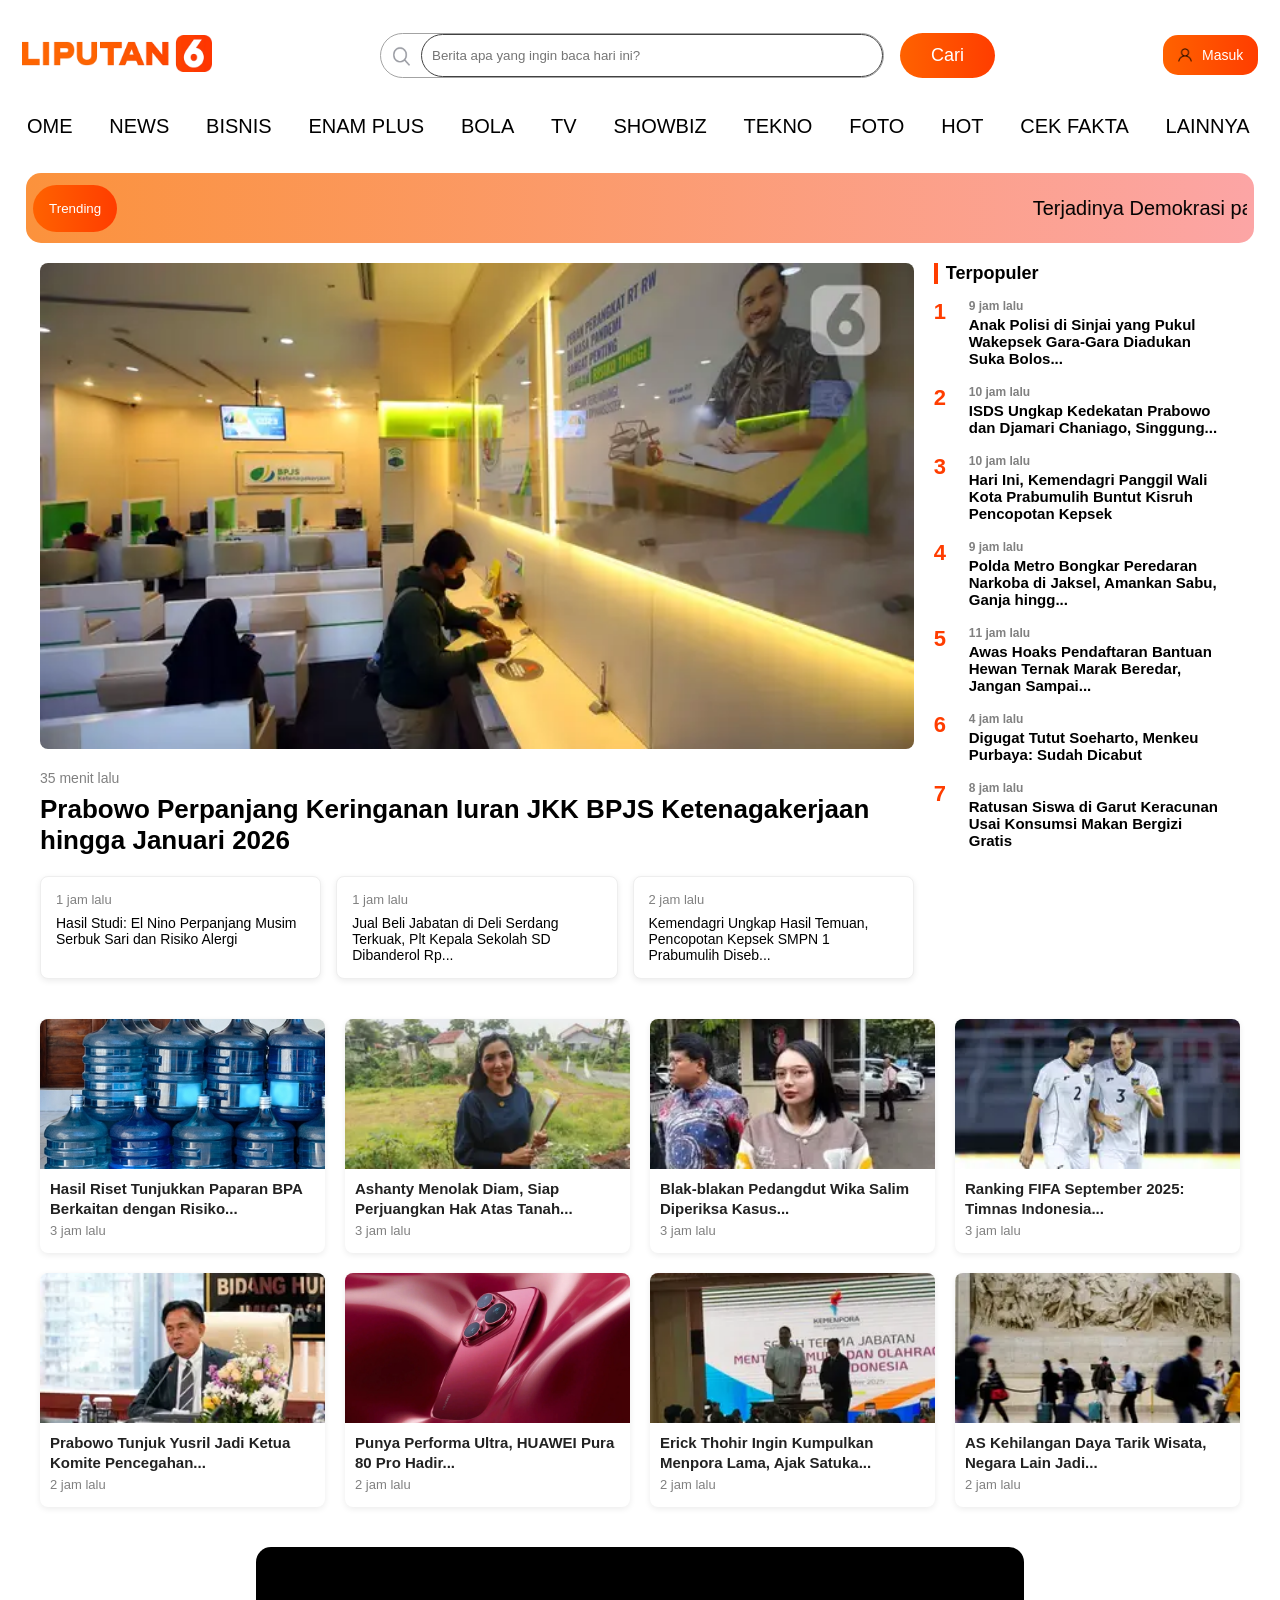
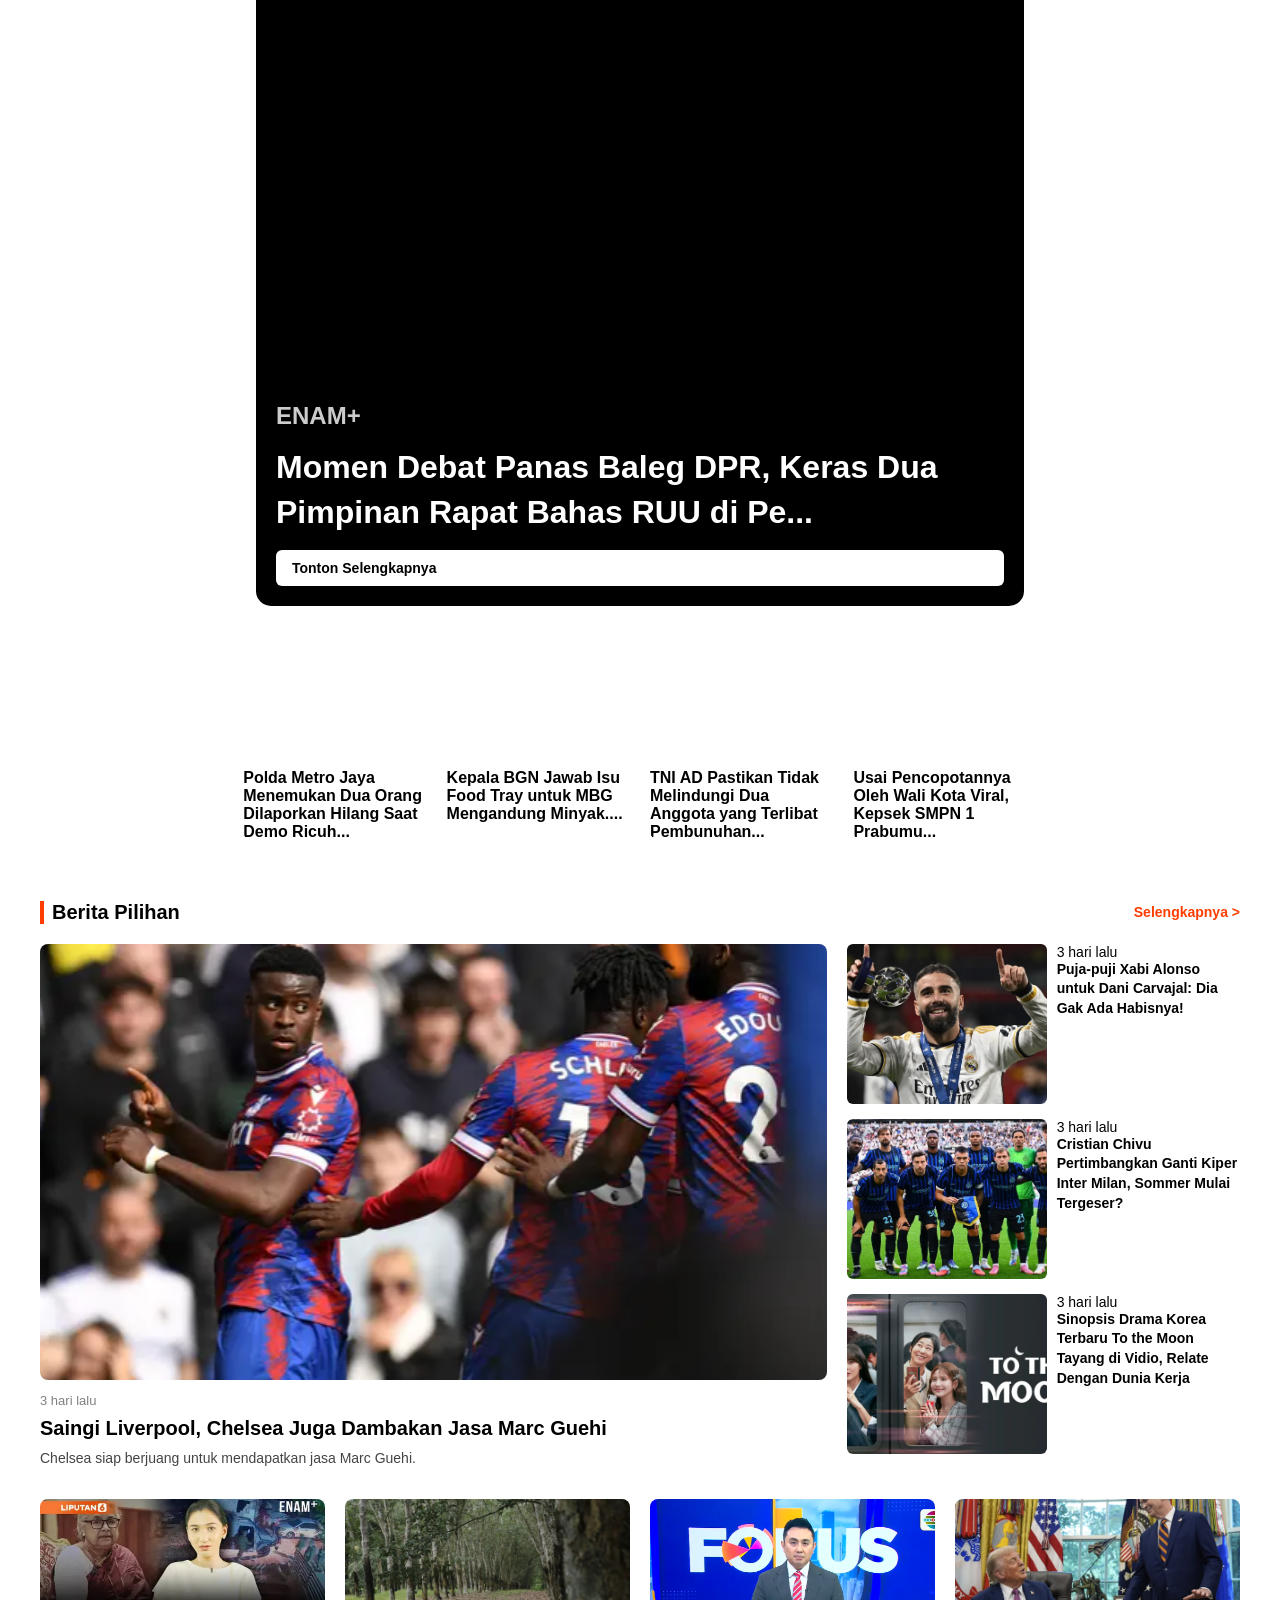
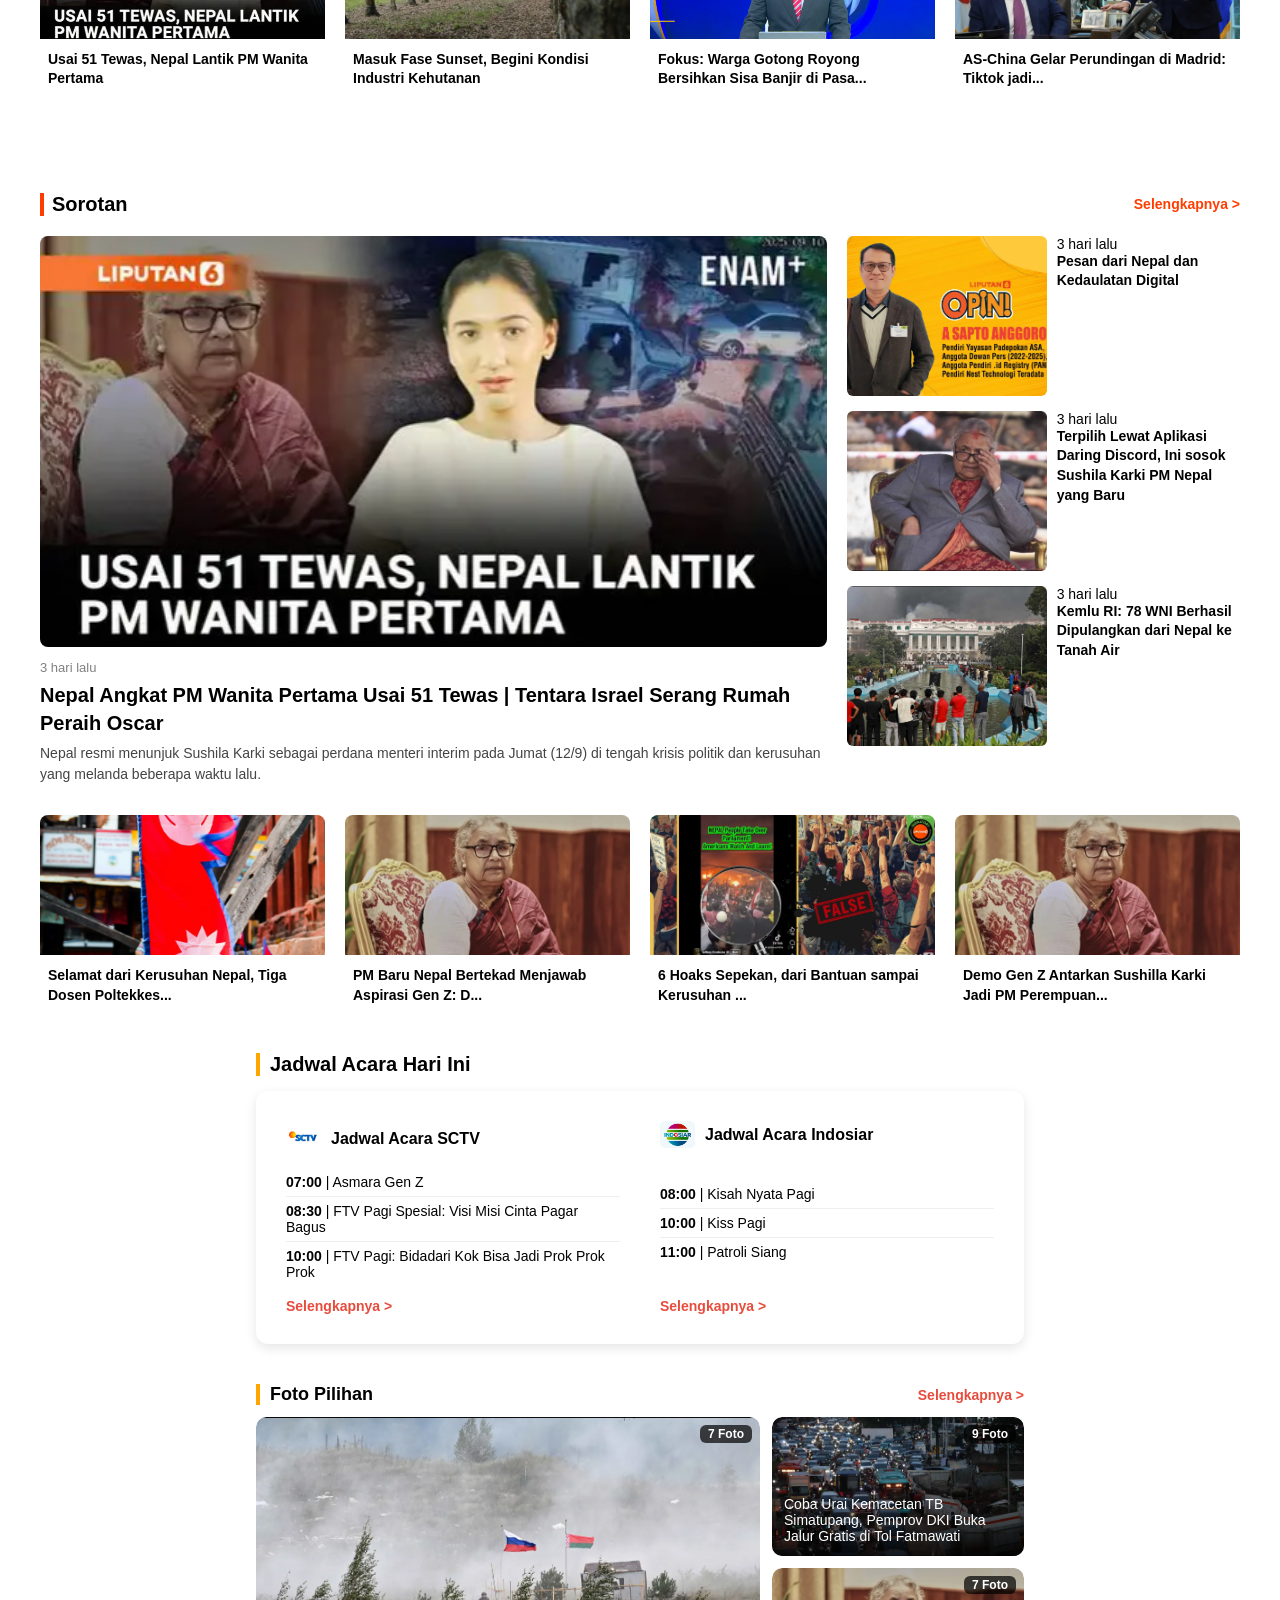
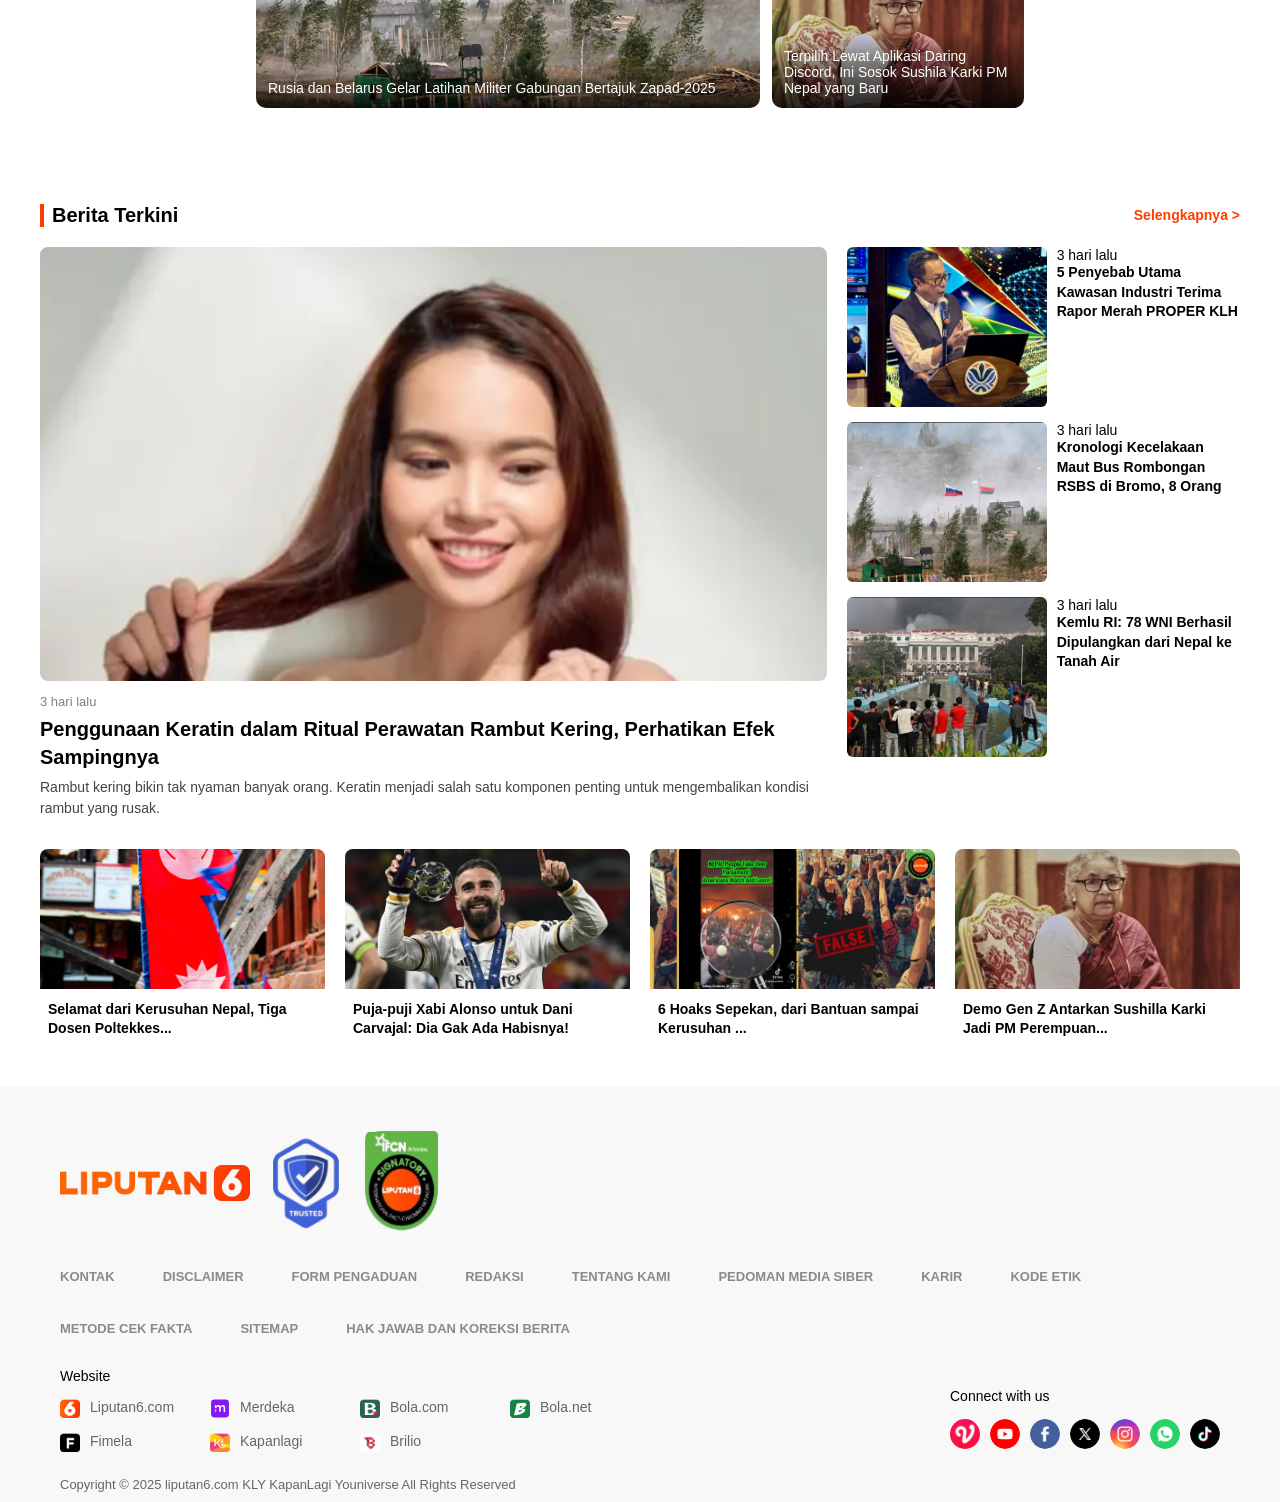
==== commit e0683703: "header dan footer responsive untuk zoom 300 dan disatuin code lain" ====
--- a/index.html
+++ b/index.html
@@ -3,53 +3,85 @@
 <head>
     <meta charset="UTF-8">
     <meta name="viewport" content="width=device-width, initial-scale=1.0">
-    <title>Liputan6 - Owen</title>
+    <title>Liputan6 By Evan Fadilah</title>
     <link rel="stylesheet" href="style.css">
     <link rel="stylesheet" href="https://cdnjs.cloudflare.com/ajax/libs/font-awesome/6.4.0/css/all.min.css">
 </head>
 <body>
-    <header class="header">
-        <div class="header-top">
-            <div class="logo">
-                <img src="asset/download__2_-removebg-preview.png" alt="Liputan6 Logo" />
-            </div>
-            <div class="search-form">
-                <input type="text" placeholder="berita apa yang ingin anda baca hari ini?" aria-label="Search news" />
-                <button type="submit">CARI</button>
-            </div>
-            <div class="login">
-                <a href="login.html">MASUK</a>
-            </div>
-        </div>
-        <nav class="header-nav">
+    <header>
+        <div class="div-1">
+            <div class="header-logo">
+            <a href="index.html"><img class="img-logo" src="asset/download__2_-removebg-preview.png" alt="logo" class=""></a>
+            </div>
+            <form action="">
+                <div class="header-input">
+                    <div>
+                        <img src="asset/search.png" alt="" srcset="" class="">
+                        <input type="text" placeholder="Berita apa yang ingin baca hari ini?" class="">
+                    </div>
+                </div>
+                <div class="header-button-search">
+                    <button type="button" class="">Cari</button>
+                </div>
+            </form>
+            <div class="header-login">
+                <button type="button" onclick="window.location.href=`login.html`">
+                    <div>
+                        <img class="img-profile" src="asset/human.png" alt="Masuk" srcset="">
+                        <p class="">Masuk</p>
+                    </div>
+                </button>
+            </div>
+        </div>
+        <div class="div-2">
             <ul>
-                <li><a href="#">HOME</a></li>
-                <li><a href="#">NEWS</a></li>
-                <li><a href="#">BISNIS</a></li>
-                <li><a href="#">ENAM PLUS</a></li>
-                <li><a href="#">BOLA</a></li>
-                <li><a href="#">TV</a></li>
-                <li><a href="#">SHOWBIZ</a></li>
-                <li><a href="#">TEKNO</a></li>
-                <li><a href="#">FOTO</a></li>
-                <li><a href="#">HOT</a></li>
-                <li><a href="#">CEK FAKTA</a></li>
-                <li><a href="#">ISLAMI</a></li>
-                <li><a href="#">SAHAM</a></li>
-                <li><a href="#">CRYPTO</a></li>
-                <li><a href="#">LAINNYA &#9662;</a></li>
+                <li><a href="">HOME</a></li>
+                <li><a href="">NEWS</a></li>
+                <li><a href="">BISNIS</a></li>
+                <li><a href="">ENAM PLUS</a></li>
+                <li><a href="">BOLA</a></li>
+                <li><a href="">TV</a></li>
+                <li><a href="">SHOWBIZ</a></li>
+                <li><a href="">TEKNO</a></li>
+                <li><a href="">FOTO</a></li>
+                <li><a href="">HOT</a></li>
+                <li><a href="">CEK FAKTA</a></li>
+                <li><a href="">LAINNYA V</a></li>
             </ul>
-        </nav>
+        </div>
     </header>
-
+    <div class="div-trending-parent">
+        <div class="div-trending">
+            <button type="button">Trending</button>
+            <marquee behavior="" direction="" class="marquee">Terjadinya Demokrasi pada tanggal 20 agustus 2025 yang mengakibatkan meninggal 1 orang</marquee>
+        </div>
+    </div>
+    <!-- <div class="div-3" id="div-3">
+        <div>
+            <img src="asset/Screenshot 2025-09-02 121308.png" alt="" srcset="">
+        </div>
+        <ul>
+            <li><a href="">HOME</a></li>
+            <li><a href="">NEWS</a></li>
+            <li><a href="">BISNIS</a></li>
+            <li><a href="">HOT</a></li>
+            <li><a href="">CEK FAKTA</a></li>
+            <li><a href="">DEMO</a></li>
+            <li><a href="">TV</a></li>
+            <li><a href="">BOLA</a></li> 
+            <li><a href="">LAINNYA</a></li>
+        </ul>
+        <h3>MASUK</h3>
+    </div> -->
+    <script src="style.js"></script>
+    <!--this is our whole page-->
     <div class="container">
         <div class="main">
             <div class="headline">
                 <img src="asset/027869600_1644918543-20220215-PENCAIRAN-JHT-4.webp" alt="BPJS News">
                 <p class="time">35 menit lalu</p>
                 <h2>Prabowo Perpanjang Keringanan Iuran JKK BPJS Ketenagakerjaan hingga Januari 2026</h2>
-            </div>
-
+            </div>  
             <div class="sub-news">
                 <div class="card">
                     <p class="time">1 jam lalu</p>
@@ -65,7 +97,6 @@
                 </div>
             </div>
         </div>
-
         <div class="sidebar">
             <h3>Terpopuler</h3>
             <ol>
@@ -126,292 +157,355 @@
         </div>
     </section>
 
-    <section class="enamplus">
-        <div class="enamplus-container">
-            <div class="enamplus-video">
-                <iframe src="https://www.youtube.com/embed/vhayGgXh4XI?si=OpNOU-ZqJ7B9uv62" 
-                    title="Video berita" frameborder="0" allowfullscreen></iframe>
-            </div>
-            <div class="enamplus-text">
-                <h3>ENAM+</h3>
-                <p class="enamplus-title">Fokus : Hujan Deras Disertai Banjir Merendam Jalan di Kota Rangkasbitung</p>
-                <a href="#" class="btn-enamplus">Tonton Selengkapnya</a>
-            </div>
-        </div>
-    </section>
-
-<section class="news-bisnis-section">
-    <div class="news-bisnis-container">
-        <div class="news-column">
-            <div class="section-header">
-                <h3>NEWS</h3>
-                <img src="asset/014424600_1569998812-20191002-Sidang-Paripurna-Ke-2-MPR-TALLO-3.webp" alt="News Header" class="header-image">
-            </div>
-            <div class="news-item">
-                <p class="news-title">RAPBN 2026 Dibawa ke Paripurna 23 September, Nilainya Rp 3,8 Triliun</p>
-                <p class="news-time">15 menit lalu</p>
-            </div>
-            <div class="news-item">
-                <p class="news-title">Daftar 67 RUU yang Masuk Prolegnas Prioritas 2026, Ada Danantara dan Perampasan Aset</p>
-                <p class="news-time">21 menit lalu</p>
-            </div>
-            <div class="news-item">
-                <p class="news-title">Menkeu Purbaya Kucurkan Rp 200 T ke Bank BUMN, KPK Bilang Begini</p>
-                <p class="news-time">26 menit lalu</p>
-            </div>
-            <div class="news-item">
-                <p class="news-title">Target 5 Bulan, Prabowo Minta Danantara Bikin Prototipe Listrik Pedesaan Berbasis Tenaga Surya</p>
-                <p class="news-time">1 jam lalu</p>
-            </div>
-            <div class="news-item">
-                <p class="news-title">DPR Bahas RUU Danantara, Ada Peluang Kementerian BUMN Dibubarkan</p>
-                <p class="news-time">1 jam lalu</p>
-            </div>
-            <div class="news-divider"></div>
-            <a href="#" class="more-link">Selengkapnya News ></a>
-        </div>
-        
-        <div class="bisnis-column">
-            <div class="section-header">
-                <h3>BISNIS</h3>
-                <img src="asset/000412300_1573559498-20191112-Gelar-Mandiri-Fiesta-Expo-ANGGA-6.webp" alt="Bisnis Header" class="header-image">
-            </div>
-            <div class="news-item">
-                <p class="news-title">REI Kaji Pengelolaan Aset 1 Juta Rumah Perkotaan, Rampung 2 Bulan Lagi</p>
-                <p class="news-time">14 menit lalu</p>
-            </div>
-            <div class="news-item">
-                <p class="news-title">BRI Sambut Kepercayaan Pemerintah, Dana Rp55 Triliun Siap Disalurkan untuk UMKM dan Program Prioritas</p>
-                <p class="news-time">33 menit lalu</p>
-            </div>
-            <div class="news-item">
-                <p class="news-title">Kucurkan Rp 200 Triliun, Pengusaha Minta Menkeu Purbaya Beri Insentif Kredit Motor Listrik</p>
-                <p class="news-time">2 jam lalu</p>
-            </div>
-            <div class="news-item">
-                <p class="news-title">Pertama di Asia Tenggara, Indonesia Punya Fasilitas Pemusnah Bahan Perusak Ozon</p>
-                <p class="news-time">3 jam lalu</p>
-            </div>
-            <div class="news-item">
-                <p class="news-title">Keunggulan Geothermal Dibanding Energi Baru Terbarukan Lain</p>
-                <p class="news-time">3 jam lalu</p>
-            </div>
-            <div class="news-divider"></div>
-            <a href="#" class="more-link">Selengkapnya Bisnis ></a>
-        </div>
-    </div>
-</section>
-
-<section class="featured-photos-section">
-    <div class="featured-photos-container">
+    <section class="video-featured">
+        <div class="video-left">
+        <iframe src="https://www.youtube.com/embed/I60cCoDVJ3Q?si=9XQ_bNLx3wGa0oVo" 
+                title="YouTube video" 
+                frameborder="0" 
+                allowfullscreen>
+        </iframe>
+        </div>
+        <div class="video-right">
+            <span class="video-category">ENAM+</span>
+            <h3 class="video-title">Momen Debat Panas Baleg DPR, Keras Dua Pimpinan Rapat Bahas RUU di Pe...</h3>
+            <a href="#" class="video-btn">Tonton Selengkapnya</a>
+        </div>
+    </section>
+
+    <section class="videossection">
+        <div class="videocard">
+            <iframe src="https://www.youtube.com/embed/u-DQy5KIwyw?si=-DuqGZuKqwRp6Lc-" 
+            title="YouTube video player" frameborder="0" 
+            allow="accelerometer; autoplay; clipboard-write; encrypted-media; gyroscope; picture-in-picture; web-share" 
+            referrerpolicy="strict-origin-when-cross-origin" allowfullscreen></iframe>
+            <a href="#">Polda Metro Jaya Menemukan Dua Orang Dilaporkan Hilang Saat Demo Ricuh...</a>
+        </div>
+        <div class="videocard">
+            <iframe src="https://www.youtube.com/embed/HP-cTyqpVfM?si=12vSZJ28CPFXAW0z" 
+            title="YouTube video player" frameborder="0" 
+            allow="accelerometer; autoplay; clipboard-write; encrypted-media; gyroscope; picture-in-picture; web-share" 
+            referrerpolicy="strict-origin-when-cross-origin" allowfullscreen></iframe>
+            <a href="#">Kepala BGN Jawab Isu Food Tray untuk MBG Mengandung Minyak....</a>
+        </div>
+        <div class="videocard">
+            <iframe src="https://www.youtube.com/embed/rxLQKAEamc4?si=YlZQEEsjV8BouMEa" 
+            title="YouTube video player" frameborder="0" 
+            allow="accelerometer; autoplay; clipboard-write; encrypted-media; gyroscope; picture-in-picture; web-share" 
+            referrerpolicy="strict-origin-when-cross-origin" allowfullscreen></iframe>
+            <a href="#">TNI AD Pastikan Tidak Melindungi Dua Anggota yang Terlibat Pembunuhan...</a>
+        </div>
+        <div class="videocard">
+            <iframe src="https://www.youtube.com/embed/xDiw7lcSumU?si=R4kWsDpvTM5iOINP" 
+            title="YouTube video player" frameborder="0" 
+            allow="accelerometer; autoplay; clipboard-write; encrypted-media; gyroscope; picture-in-picture; web-share" 
+            referrerpolicy="strict-origin-when-cross-origin" allowfullscreen></iframe>
+            <a href="#">Usai Pencopotannya Oleh Wali Kota Viral, Kepsek SMPN 1 Prabumu...</a>
+        </div>
+    </section>
+
+
+    <section class="featured-news">
         <div class="section-header">
-            <h3>Foto Pilihan</h3>
-            <a href="#" class="view-all">Selengkapnya ></a>
-        </div>
-        <div class="photos-grid">
-            <div class="main-photo">
-                <div class="photo-card">
-                    <div class="image-container">
-                        <img src="asset/gaza.webp" alt="Pengungsi Gaza">
-                        <div class="overlay-caption">
-                            <h4>Di Tengah Ancaman Serangan Darat Israel, Ribuan Warga Palestina Tinggalkan Gaza</h4>
-                        </div>
-                    </div>
-                </div>
-            </div>
-            <div class="side-photos">
-                <div class="photo-card">
-                    <div class="image-container">
-                        <img src="asset/prancis.webp" alt="Protes Prancis">
-                        <div class="overlay-caption">
-                            <h4>Prancis Hadapi Gelombang Protest Imbas Pemotongan Anggaran</h4>
-                        </div>
-                    </div>
-                </div>
-                <div class="photo-card">
-                    <div class="image-container">
-                        <img src="asset/kpk.webp" alt="KPK">
-                        <div class="overlay-caption">
-                            <h4>KPK Kembali Periksa Dicky Yuana Rady</h4>
-                        </div>
-                    </div>
-                </div>
-            </div>
-        </div>
-    </div>
-</section> 
-
-<!-- Tambahkan kode ini di lokasi yang diinginkan -->
-<section class="category-section">
-    <div class="category-container">
-        <!-- ShowBiz Column -->
-        <div class="category-column">
-            <div class="category-header">
-                <h3>SHOWBIZ</h3>
-            </div>
-            <div class="category-image">
-                <img src="asset/vino.webp" alt="ShowBiz">
-            </div>
-            <div class="news-list">
-                <div class="news-item">
-                    <h4 class="news-title">Vino G Bastian Ummukau Tanggal Rilis Film Hero: Shutter, Asia Akiang dengan Anya Geraldine</h4>
-                    <p class="news-time">3 jam lalu</p>
-                </div>
-                <div class="news-item">
-                    <h4 class="news-title">Pennystaan Van Ji On Usai Tredduk Mengemudi Santhil Mabuk, Mundur dari Drama Korea Positively Yours</h4>
-                    <p class="news-time">4 jam lalu</p>
-                </div>
-                <div class="news-item">
-                    <h4 class="news-title">Sinopsis Sinetron Wanita Istimowa Episode Kensis 18 September Pokut Z135 Wit di SCTV, Tian Berhuali Belasukan...</h4>
-                    <p class="news-time">4 jam lalu</p>
-                </div>
-                <div class="news-item">
-                    <h4 class="news-title">Davina Karamoy Ngaku Takut Jadi Tunangan Rigon Rabatha Dalam Film Kang Sadak, Iiti Penyebabinya</h4>
-                    <p class="news-time">4 jam lalu</p>
-                </div>
-                <div class="news-item">
-                    <h4 class="news-title">6 Potter Pumikaban Anak Rowman Ungu, Ikheme Haru Sang Drummer Legas Putri Solung</h4>
-                    <p class="news-time">5 jam lalu</p>
-                </div>
-            </div>
-            <div class="category-footer">
-                <a href="#" class="category-view-all">Selengkapnya ShowBiz ></a>
-            </div>
-        </div>
-
-        <!-- Bola Column -->
-        <div class="category-column">
-            <div class="category-header">
-                <h3>BOLA</h3>
-            </div>
-            <div class="category-image">
-                <img src="asset/voli.webp" alt="Bola">
-            </div>
-            <div class="news-list">
-                <div class="news-item">
-                    <h4 class="news-title">Hasti Uxori Divisi Usuna 2025: Petrokinia Gratis Atasi Kota Implan Wahara</h4>
-                    <p class="news-time">1 jam lalu</p>
-                </div>
-                <div class="news-item">
-                    <h4 class="news-title">8 Premain yang Bisa Dulatangkan Chelsea pada Januari untuk Perbakit Lini Belakang</h4>
-                    <p class="news-time">1 jam lalu</p>
-                </div>
-                <div class="news-item">
-                    <h4 class="news-title">Jadwal Pertandingan & Link Live Streaming Newcastle vs Barcelona di Liga Chamique-Talati Int., Junrat in September...</h4>
-                    <p class="news-time">1 jam lalu</p>
-                </div>
-                <div class="news-item">
-                    <h4 class="news-title">Alajandro Gamacho Tenzeman Jadi Musula dan Chocmodu (Milk Old Trafford di Laga Man United vs Chelsea)</h4>
-                    <p class="news-time">2 jam lalu</p>
-                </div>
-                <div class="news-item">
-                    <h4 class="news-title">7 Bistraga Liverpool yang Lambat Menymaudan Diri Lupi Aalamya Jadi Leganda</h4>
-                    <p class="news-time">2 jam lalu</p>
-                </div>
-            </div>
-            <div class="category-footer">
-                <a href="#" class="category-view-all">Selengkapnya Bola ></a>
-            </div>
-        </div>
-
-        <!-- Global Column -->
-        <div class="category-column">
-            <div class="category-header">
-                <h3>GLOBAL</h3>
-            </div>
-            <div class="category-image">
-                <img src="asset/ambarawa.webp" alt="Global">
-            </div>
-            <div class="news-list">
-                <div class="news-item">
-                    <h4 class="news-title">Kisala Diaspora Asai Ambarave: Jadi System Architect di Ingatja, Telap Setia Kensikan Badaya Indonesia</h4>
-                    <p class="news-time">3 jam lalu</p>
-                </div>
-                <div class="news-item">
-                    <h4 class="news-title">Remaja China Kencing di Mangkok Sup Resteona, Diminta Gentil Bugi Rigi Millar</h4>
-                    <p class="news-time">4 jam lalu</p>
-                </div>
-                <div class="news-item">
-                    <h4 class="news-title">Pretai Borot di leyang Angkat Karakter Al Jadi Penningin Usai Gagal pada Pemba</h4>
-                    <p class="news-time">5 jam lalu</p>
-                </div>
-                <div class="news-item">
-                    <h4 class="news-title">Hindi Slusdi El Nino Pejprajang Muslim Serklat dari dan Bilako Akiagi</h4>
-                    <p class="news-time">6 jam lalu</p>
-                </div>
-                <div class="news-item">
-                    <h4 class="news-title">Iran Ebadwai Mari Wanga Negaranya atas Toubrian Mats-mata Mossad Israel</h4>
-                    <p class="news-time">6 jam lalu</p>
-                </div>
-            </div>
-            <div class="category-footer">
-                <a href="#" class="category-view-all">Selengkapnya Global ></a>
-            </div>
-        </div>
-    </div>
-</section>
+            <h2>Berita Pilihan</h2>
+            <a href="#">Selengkapnya &gt;</a>
+        </div>
+        <div class="featured-grid">
+        <!-- Left: Big Featured -->
+            <div class="featured-left">
+                <img src="asset/LiverpoolNews.png" alt="Featured News">
+                <p class="time">3 hari lalu</p>
+                <h3>Saingi Liverpool, Chelsea Juga Dambakan Jasa Marc Guehi</h3>
+                <p class="desc">Chelsea siap berjuang untuk mendapatkan jasa Marc Guehi.</p>
+            </div>
+        <!-- Right: Smaller Stacked News -->
+            <div class="featured-right">
+                <div class="small-card">
+                    <img src="asset/XabiAlonsoNews.png" alt="News">
+                    <div>
+                    <p class="time">3 hari lalu</p>
+                    <h4>Puja-puji Xabi Alonso untuk Dani Carvajal: Dia Gak Ada Habisnya!</h4>
+                    </div>
+                </div>
+                <div class="small-card">
+                    <img src="asset/ChristianChivuNews.png" alt="News">
+                    <div>
+                        <p class="time">3 hari lalu</p>
+                        <h4>Cristian Chivu Pertimbangkan Ganti Kiper Inter Milan, Sommer Mulai Tergeser?</h4>
+                    </div>
+                </div>
+                <div class="small-card">
+                    <img src="asset/ToTheMoonNews.png" alt="News">
+                    <div>
+                        <p class="time">3 hari lalu</p>
+                        <h4>Sinopsis Drama Korea Terbaru To the Moon Tayang di Vidio, Relate Dengan Dunia Kerja</h4>
+                    </div>
+                </div>
+            </div>
+        </div>
+        <!-- Bottom row -->
+        <div class="featured-bottom">
+            <div class="bottom-card">
+                <img src="asset/NepalPMWanita.png" alt="News">
+                <a href="#">Usai 51 Tewas, Nepal Lantik PM Wanita Pertama</a>
+            </div>
+            <div class="bottom-card">
+                <img src="asset/KehutananNews.png" alt="News">
+                <a href="#">Masuk Fase Sunset, Begini Kondisi Industri Kehutanan</a>
+            </div>
+            <div class="bottom-card">
+                <img src="asset/WargaGotongRoyong.png" alt="News">
+                <a href="#">Fokus: Warga Gotong Royong Bersihkan Sisa Banjir di Pasa...</a>
+            </div>
+            <div class="bottom-card">
+                <img src="asset/ASChinaNews.png" alt="News">
+                <a href="#">AS-China Gelar Perundingan di Madrid: Tiktok jadi...</a>
+            </div>
+        </div>
+    </section>
+    <br>
+
+
+    <section class="featured-news">
+        <div class="section-header">
+            <h2>Sorotan</h2>
+            <a href="#">Selengkapnya &gt;</a>
+        </div>
+        <div class="featured-grid">
+                <!-- Left: Big Featured -->
+                <div class="featured-left">
+                <img src="asset/NepalPMWanita.png" alt="Featured News">
+                <p class="time">3 hari lalu</p>
+                <h3>Nepal Angkat PM Wanita Pertama Usai 51 Tewas | Tentara Israel Serang Rumah Peraih Oscar</h3>
+                <p class="desc">Nepal resmi menunjuk Sushila Karki sebagai perdana menteri interim pada Jumat (12/9) di tengah krisis politik dan kerusuhan yang melanda beberapa waktu lalu.</p>
+            </div>
+        <!-- Right: Smaller Stacked News -->
+            <div class="featured-right">
+                <div class="small-card">
+                    <img src="asset/PesanDariNepalimg.png" alt="News">
+                    <div>
+                        <p class="time">3 hari lalu</p>
+                        <h4>Pesan dari Nepal dan Kedaulatan Digital</h4>
+                    </div>
+                </div>
+                <div class="small-card">
+                    <img src="asset/SushillaKarki.png" alt="News">
+                    <div>
+                        <p class="time">3 hari lalu</p>
+                        <h4>Terpilih Lewat Aplikasi Daring Discord, Ini sosok Sushila Karki PM Nepal yang Baru</h4>
+                    </div>
+                </div>
+                <div class="small-card">
+                    <img src="asset/KemluRI78.png" alt="News">
+                    <div>
+                        <p class="time">3 hari lalu</p>
+                        <h4>Kemlu RI: 78 WNI Berhasil Dipulangkan dari Nepal ke Tanah Air</h4>
+                    </div>
+                </div>
+            </div>
+        </div>
+        <!-- Bottom row -->
+        <div class="featured-bottom">
+            <div class="bottom-card">
+                <img src="asset/SelamatKerusuhan.png" alt="News">
+                <a href="#">Selamat dari Kerusuhan Nepal, Tiga Dosen Poltekkes...</a>
+            </div>
+            <div class="bottom-card">
+                <img src="asset/ShillaKarkilagi.png" alt="News">
+                <a href="#">PM Baru Nepal Bertekad Menjawab Aspirasi Gen Z: D...</a>
+            </div>
+            <div class="bottom-card">
+                <img src="asset/HoakSepekan.png" alt="News">
+                <a href="#">6 Hoaks Sepekan, dari Bantuan sampai Kerusuhan ...</a>
+            </div>
+            <div class="bottom-card">
+                <img src="asset/ShillaKarkilagi.png" alt="News">
+                <a href="#">Demo Gen Z Antarkan Sushilla Karki Jadi PM Perempuan...</a>
+            </div>
+        </div>
+    </section>
+
+
+    <section class="schedule-section">
+        <h2 class="section-title">Jadwal Acara Hari Ini</h2>
+        <div class="schedule-container">
+            <!-- SCTV -->
+            <div class="schedule-card">
+                <div class="schedule-header">
+                    <img src="asset/sctvlogo.jpg" alt="SCTV">
+                    <h3>Jadwal Acara SCTV</h3>
+                </div>
+                <ul>
+                    <li><strong>07:00</strong> | Asmara Gen Z</li>
+                    <li><strong>08:30</strong> | FTV Pagi Spesial: Visi Misi Cinta Pagar Bagus</li>
+                    <li><strong>10:00</strong> | FTV Pagi: Bidadari Kok Bisa Jadi Prok Prok Prok</li>
+                </ul>
+                <a href="#" class="schedule-link">Selengkapnya ></a>
+            </div>
+        <!-- Indosiar -->
+            <div class="schedule-card">
+                <div class="schedule-header">
+                    <img src="asset/indosiarlogo.jpg" alt="Indosiar">
+                    <h3>Jadwal Acara Indosiar</h3>
+                </div>
+                <ul>
+                    <li><strong>08:00</strong> | Kisah Nyata Pagi</li>
+                    <li><strong>10:00</strong> | Kiss Pagi</li>
+                    <li><strong>11:00</strong> | Patroli Siang</li>
+                </ul>
+                <a href="#" class="schedule-link">Selengkapnya ></a>
+            </div>
+        </div>
+    </section>
+
+    <section class="photo-section">
+        <div class="photo-header">
+            <h2>Foto Pilihan</h2>
+            <a href="#" class="photo-more">Selengkapnya ></a>
+        </div>
+        <div class="photo-grid">
+            <!-- Left Big Photo -->
+            <div class="photo-item big">
+                <img src="asset/RusiaNBelarus.png" alt="Big Photo">
+                <span class="badge">7 Foto</span>
+                <p class="photo-caption">Rusia dan Belarus Gelar Latihan Militer Gabungan Bertajuk Zapad-2025</p>
+            </div>
+            <!-- Right Top Small -->
+            <div class="photo-item small">
+                <img src="asset/MacetTBS.png" alt="Small Photo 1">
+                <span class="badge">9 Foto</span>
+                <p class="photo-caption">Coba Urai Kemacetan TB Simatupang, Pemprov DKI Buka Jalur Gratis di Tol Fatmawati</p>
+            </div>
+            <!-- Right Bottom Small -->
+            <div class="photo-item small">
+                <img src="asset/ShillaKarkilagi.png" alt="Small Photo 2">
+                <span class="badge">7 Foto</span>
+                <p class="photo-caption">Terpilih Lewat Aplikasi Daring Discord, Ini Sosok Sushila Karki PM Nepal yang Baru</p>
+            </div>
+        </div>
+    </section>
+    <br>
+
+    <section class="featured-news">
+        <div class="section-header">
+            <h2>Berita Terkini</h2>
+            <a href="#">Selengkapnya &gt;</a>
+        </div>
+        <div class="featured-grid">
+            <!-- Left: Big Featured -->
+            <div class="featured-left">
+                <img src="asset/rAMBUTimg.png" alt="Featured News">
+                <p class="time">3 hari lalu</p>
+                <h3>Penggunaan Keratin dalam Ritual Perawatan Rambut Kering, Perhatikan Efek Sampingnya</h3>
+                <p class="desc">Rambut kering bikin tak nyaman banyak orang. Keratin menjadi salah satu komponen penting untuk mengembalikan kondisi rambut yang rusak.</p>
+            </div>
+            <!-- Right: Smaller Stacked News -->
+            <div class="featured-right">
+                <div class="small-card">
+                    <img src="asset/KLH.png" alt="News">
+                    <div>
+                        <p class="time">3 hari lalu</p>
+                        <h4>5 Penyebab Utama Kawasan Industri Terima Rapor Merah PROPER KLH</h4>
+                    </div>
+                </div>
+                <div class="small-card">
+                    <img src="asset/RusiaNBelarus.png" alt="News">
+                    <div>
+                        <p class="time">3 hari lalu</p>
+                        <h4>Kronologi Kecelakaan Maut Bus Rombongan RSBS di Bromo, 8 Orang</h4>
+                    </div>
+                </div>
+            <div class="small-card">
+                <img src="asset/KemluRI78.png" alt="News">
+                <div>
+                    <p class="time">3 hari lalu</p>
+                    <h4>Kemlu RI: 78 WNI Berhasil Dipulangkan dari Nepal ke Tanah Air</h4>
+                </div>
+            </div>
+            </div>
+        </div>
+        <!-- Bottom row -->
+        <div class="featured-bottom">
+            <div class="bottom-card">
+                <img src="asset/SelamatKerusuhan.png" alt="News">
+                <a href="#">Selamat dari Kerusuhan Nepal, Tiga Dosen Poltekkes...</a>
+            </div>
+            <div class="bottom-card">
+                <img src="asset/XabiAlonsoNews.png" alt="News">
+                <a href="#">Puja-puji Xabi Alonso untuk Dani Carvajal: Dia Gak Ada Habisnya!</a>
+            </div>
+            <div class="bottom-card">
+                <img src="asset/HoakSepekan.png" alt="News">
+                <a href="#">6 Hoaks Sepekan, dari Bantuan sampai Kerusuhan ...</a>
+            </div>
+            <div class="bottom-card">
+                <img src="asset/ShillaKarkilagi.png" alt="News">
+                <a href="#">Demo Gen Z Antarkan Sushilla Karki Jadi PM Perempuan...</a>
+            </div>
+        </div>
+    </section>
 
     <footer>
-        <div class="footer-top">
-            <div class="brand-logo">
-                <img src="asset/download__2_-removebg-preview.png" alt="" />
-                <img src="asset/Screenshot_2025-08-29_135335-removebg-preview.png" alt="IFCN logo" />
-                <img src="asset/Screenshot_2025-08-29_135347-removebg-preview.png" alt="Liputan6 fact checker" />
-            </div>
-            <div class="footer-links">
-                <div class="column">
-                    <div>
+        <div class="container-footer">
+            <div class="footer">
+                <div class="brand-logo">
+                    <img src="asset/download__2_-removebg-preview.png" alt="" class="Liputan6" />
+                    <img src="asset/Screenshot_2025-08-29_135335-removebg-preview.png" alt="IFCN logo" />
+                    <img src="asset/Screenshot_2025-08-29_135347-removebg-preview.png" alt="Liputan6 fact checker" />
+                </div>
+                <div class="footer-links">
+                    <div class="div-links">
                         <ul>
                             <li><a href="#">KONTAK</a></li>
-                            <li><a href="#">DISCLaIMER</a></li>
+                            <li><a href="#">DISCLAIMER</a></li>
                             <li><a href="#">FORM PENGADUAN</a></li>
-                        </ul>
-                    </div>
-                    <div>
-                        <ul>
                             <li><a href="#">REDAKSI</a></li>
                             <li><a href="#">TENTANG KAMI</a></li>
                             <li><a href="#">PEDOMAN MEDIA SIBER</a></li>
-                        </ul>
-                    </div>
-                    <div>
-                        <ul>
                             <li><a href="#">KARIR</a></li>
                             <li><a href="#">KODE ETIK</a></li>
                             <li><a href="#">METODE CEK FAKTA</a></li>
-                        </ul>
-                    </div>
-                    <div>
-                        <ul>
                             <li><a href="#">SITEMAP</a></li>
                             <li><a href="#">HAK JAWAB DAN KOREKSI BERITA</a></li>
                         </ul>
                     </div>
                 </div>
-                <div class="network">
-                    <p><strong>Jaringan</strong></p>
-                    <ul>
-                        <li><span class="icon liputan6">6</span> <a href="#">Liputan6.com</a></li>
-                        <li><span class="icon bola-com">B</span> <a href="#">Bola.com</a></li>
-                        <li><span class="icon bola-net">B</span> <a href="#">Bola.net</a></li>
-                        <li><span class="icon brilio">B</span> <a href="#">Brilio.net</a></li>
-                        <li><span class="icon fimela">F</span> <a href="#">Fimela.com</a></li>
-                        <li><span class="icon kapanlagi">KL</span> <a href="#">KapanLagi.com</a></li>
-                        <li><span class="icon merdeka">m</span> <a href="#">Merdeka.com</a></li>
-                        <li><span class="icon otosia">▶ </span> <a href="#">Otosia.com</a></li>
-                    </ul>
-                </div>
-            </div>
-            <div class="social-media">
-                <a href="#" class="facebook" aria-label="Facebook"><i class="fab fa-facebook-f"></i></a>
-                <a href="#" class="twitter" aria-label="Twitter"><i class="fab fa-twitter"></i></a>
-                <a href="#" class="pinterest" aria-label="Pinterest"><i class="fab fa-pinterest-p"></i></a>
-                <a href="#" class="youtube" aria-label="YouTube"><i class="fab fa-youtube"></i></a>
-            </div>
-        </div>
-        <hr />
-        <div class="footer-bottom">
-            <p>Copyright © 2025 liputan6.com KLY KapanLagi Youniverse All Rights Reserved</p>
+                <div class="footer-mid">
+                    <div class="footer-mid-1">
+                        <span>Website</span>
+                        <div class="footer-mid-1-1">
+                            <ul>
+                                <li><img src="[data-uri]" alt="Image Gone"> <a href="#">Liputan6.com</a></li>
+                                <li><img src="[data-uri]" alt="Image Gone"> <a href="#">Fimela</a></li>
+                            </ul>
+                            <ul>
+                                <li><img src="[data-uri]" alt="Image Gone"><a href="">Merdeka</a></li>
+                                <li><img src="[data-uri]" alt="Image Gone"> <a href="#">Kapanlagi</a></li>
+                            </ul>
+                            <ul>
+                                <li><img src="[data-uri]" alt="Image Gone"><a href="#">Bola.com</a></li>
+                                <li><img src="[data-uri]" alt="Image Gone"><a href="#">Brilio</a></li>
+                            </ul>
+                            <ul>
+                                <li><img src="[data-uri]" alt="Image Gone"></span> <a href="#">Bola.net</a></li>
+                            </ul>
+                        </div>
+                    </div>
+                    <div class="footer-mid-2">
+                        <span>Connect with us</span>
+                        <ul>
+                            <li><a href=""><img src="[data-uri]" alt="Image Gone"></a></li>
+                            <li><a href=""><img src="[data-uri]" alt="Image Gone"></a></li>
+                            <li><a href=""><img src="[data-uri]" alt="Image Gone"></a></li>
+                            <li><a href=""><img src="[data-uri]" alt="Image Gone"></a></li>
+                            <li><a href=""><img src="[data-uri]" alt="Image Gone"></a></li>
+                            <li><a href=""><img src="[data-uri]" alt="Image Gone"></a></li>
+                            <li><a href=""><img src="[data-uri]" alt="Image Gone"></a></li>
+                        </ul>
+                    </div>
+                </div>
+            <div class="footer-bottom">
+                <p>Copyright © 2025 liputan6.com KLY KapanLagi Youniverse All Rights Reserved</p>
+            </div>
         </div>
     </footer>
 </body>
--- a/style.css
+++ b/style.css
@@ -1,132 +1,268 @@
-/* ========================
-   GLOBAL & RESET
-   ======================== */
+body
+{
+    margin: 0;
+    padding: 0;
+    font-family: Arial, Helvetica, sans-serif;
+}
+/* Reset dan dasar */
 * {
     margin: 0;
     padding: 0;
-    box-sizing: border-box;
-    font-family: Arial, Helvetica, sans-serif;
+}
+
+button{
+    cursor: pointer;
 }
 
 body {
-    background: #f5f5f5;
-    color: #222;
-    line-height: 1.5;
-}
-
-/* ========================
-   HEADER
-   ======================== */
-.header {
+    font-family: Arial, sans-serif;
+    font-size: 14px;
+    color: #000;
     background-color: #fff;
-    border-bottom: 1px solid #e0e0e0;
-}
-
-.header-top {
-    display: flex;
+}
+
+/*Start Navbar */
+
+.div-1{
+    display: flex;
+    justify-content: center;
     align-items: center;
-    justify-content: space-between;
-    max-width: 1200px;
-    margin: 0 auto;
-    padding: 15px 20px;
-}
-
-.header-nav {
-    border-top: 1px solid #e0e0e0;
-    background-color: #fff;
-}
-
-.header-nav ul {
-    list-style: none;
-    display: flex;
-    justify-content: space-between;
+    gap: 10.5rem;
+    margin-top: 30px;
+}
+
+@media (max-width: 1000px)
+{
+    .div-1{
+        flex-direction: column;
+        gap: 1.5rem;
+    }
+}
+
+.header-logo{
+    width: 190px;
+    height: 50px;
+    display: flex;
     align-items: center;
-    flex-wrap: nowrap;
-    gap: 1.5rem;
-    padding: 10px 20px;
-    max-width: 1200px;
-    margin: 0 auto;
-    overflow-x: auto;
-    -webkit-overflow-scrolling: touch;
-    scrollbar-width: none;
-    -ms-overflow-style: none;
-}
-
-.header-nav ul::-webkit-scrollbar {
-    display: none;
-}
-
-.header-nav ul li a {
-    font-weight: bold;
-    text-decoration: none;
-    color: #000;
-    white-space: nowrap;
-    padding: 5px 0;
-    display: block;
-    transition: color 0.2s ease;
-}
-
-.header-nav ul li a:hover {
-    color: #ff3d00;
-    text-decoration: underline;
-}
-
-/* Login link */
-.login a {
-    font-weight: bold;
-    text-decoration: none;
-    color: #000;
-}
-
-/* Logo */
-.logo img {
-    height: 35px;
-    width: auto;
-}
-
-/* Search Form */
-.search-form {
-    flex: 1;
-    max-width: 500px;
+}
+
+.header-logo img{
+    max-width: 100%;
+}
+
+.div-1 form{
     display: flex;
     gap: 1rem;
-    border-radius: 20px;
-}
-
-.search-form input {
-    flex: 1;
-    padding: 8px 15px;
-    font-size: 14px;
-    border: 1.5px solid #ccc;
-    border-radius: 20px;
+}
+
+.header-input{
+    display: flex;
+}
+
+
+.header-input div{
+    display: flex;
+    border: 0.1px solid rgb(163, 163, 163);
+    border-radius: 30px;
+}
+
+.header-input div img{
+    width: 20px;
+    margin: 10px;
+}
+
+.header-input div input{
+    width: 450px;
+    border-radius: 30px;
     outline: none;
-}
-
-.search-form input:focus {
-    border-color: #ff3d00;
-}
-
-.search-form input::placeholder {
-    color: #535353;
-}
-
-.search-form button {
-    background: linear-gradient(90deg, #ff6200 0%, #ff3d00 100%);
+    border: 0.1px solid rgb(65, 65, 65);
+    transition: all 0.3s ease;
+    padding-left: 10px;
+}
+
+.header-input div input:focus{
+    border: 3px solid orange;
+}
+
+.header-button-search button{
+    width: 95px;
+    height: 45px;
+    border-radius: 30px;
+    background: linear-gradient(to right, #ff6200, #ff3d00);
     border: none;
     color: white;
-    padding: 0 20px;
-    cursor: pointer;
-    font-weight: bold;
-    border-radius: 20px;
-    transition: transform 0.2s ease;
-}
-
-.search-form button:hover {
-    transform: translateY(-2px);
-}
+    font-size: 18px;
+    transition: all 0.5s ease;
+}
+
+
+.header-button-search button:hover{
+    background: linear-gradient(to right, #E57373, #FFB74D);
+    color: black;
+}
+
+.header-login button{
+    width: 95px;
+    height: 40px;
+    border-radius: 15px;
+    background: linear-gradient(to right, #ff6200, #ff3d00);
+    border: none;
+    color: white;
+    font-size: 20px;
+    transition: all 0.5s ease;
+}
+
+.header-login button p {
+    font-size: 14px;
+}
+
+.header-login button:hover{
+    background: linear-gradient(to right, #E57373, #FFB74D);
+    color: black;
+}
+
+.header-login button div {
+    display: flex;
+    justify-content: center;
+    align-items: center;
+    font-size: 20px;
+}
+
+.header-login button div img{
+    width: 15%;
+    margin-right: 10px;
+}
+
+.div-2{
+    overflow-x: auto;   /* aktifkan scroll horizontal */
+    white-space: nowrap;
+    margin: 0px 26px;
+}
+
+.div-2 ul{
+    margin-top: 35px;
+    margin-bottom: 35px;
+    display: flex;
+    justify-content: center;
+    align-items: center;
+    list-style: none;
+    gap: 2.3rem;
+    font-size: 20px;
+}
+
+.div-2 ul a{
+    transition: all 0.2s ease;
+    text-decoration: none;
+    color: black;
+}
+
+.div-2 ul a:hover{
+    color: orange;
+    font-size: 31px;
+}
+
+.input-1{
+    background-color: rgb(243, 243, 243);
+    border: 1px black solid;
+    border-radius: 50px;
+    width: 820px;
+}
+/* End Navbar */
+
+
+/* Start Marque */
+
+.div-trending-parent{
+    display: flex;
+    justify-content: center;
+}
+
+.div-trending{
+    background: linear-gradient(to right, #fb923c, #fca5a5);
+    display: flex;
+    justify-content: center;
+    align-items: center;
+    width: 100%;          
+    max-width: 1250px; 
+    margin: 0 26px;
+    height: 70px;
+    border-radius: 15px;
+}
+
+.div-trending .marquee{
+    width: 92%;
+    font-size: 20px;
+}
+
+.div-trending .marquee{
+    max-width: 100%;
+}
+
+.div-trending button {
+    padding: 16px;
+    border-radius: 30px;
+    background: linear-gradient(to right, #ff6200, #ff3d00);
+    border: none;
+    color: white;
+      transition: all 0.5s ease; /* animasi halus utk hover */
+}
+
+.div-trending button:hover {
+    background: linear-gradient(to right, #E57373, #FFB74D);
+    color: rgb(0, 0, 0);
+}
+
+/* End Marque */
+
+/* .div-3
+{
+    top: -190px;
+    position: fixed;
+    display: flex;
+    width: 62%;
+    height: 70px;
+    justify-content: center;
+    align-items: center;
+    background: linear-gradient(to right,  #ff7e5f, #ffbd8a);
+    transform: translateX(32%);
+    border-bottom-right-radius: 20px;
+    border-bottom-left-radius: 20px;
+    transition: 0.5s ease-in;
+}
+
+.div-3.show
+{
+    top: 0;
+}
+
+.div-3 ul
+{
+    display: flex;
+    justify-content: center;
+    gap: 1rem;
+    padding-right: 470px;
+    list-style: none;
+}
+
+.div-3 li a
+{
+    text-decoration: none;
+    color: white;
+}
+
+.div-3 img
+{
+    margin-right: 50px;
+    border-radius: 10px;
+}
+
+.div-3 h3
+{
+    color: white;
+} */
 
 /* ========================
-   MAIN CONTENT & SIDEBAR
+    MAIN CONTENT & SIDEBAR
    ======================== */
 .container {
     display: flex;
@@ -188,46 +324,41 @@
     margin-bottom: 8px;
 }
 
-/* ========================
-        SIDEBAR 
-   ======================== */
+/* Sidebar */
 .sidebar {
-    flex: 1.2; 
-    max-height: 725px;
+    flex: 1;
+    max-height: 600px;
     overflow-y: auto;
     scrollbar-width: none;
     -ms-overflow-style: none;
-    padding: 15px;
-    background: #fff;
-    border-radius: 8px;
-    box-shadow: 0 2px 6px rgba(0, 0, 0, 0.08);
+    padding-right: 15px;
+}
+
+.sidebar::-webkit-scrollbar {
+    display: none;
 }
 
 .sidebar h3 {
-    font-size: 25px;
+    font-size: 18px;
     font-weight: bold;
-    margin-bottom: 20px;
+    margin-bottom: 15px;
     border-left: 4px solid #ff3d00;
-    padding-left: 12px;
-    color: #222;
+    padding-left: 8px;
 }
 
 .sidebar ol {
     list-style: none;
     counter-reset: item;
-    padding: 0;
-    margin: 0;
 }
 
 .sidebar li {
-    margin-bottom: 20px;
-    font-size: 20px;
+    margin-bottom: 18px;
+    font-size: 15px;
     font-weight: bold;
     position: relative;
-    padding-left: 40px;
+    padding-left: 35px;
     transition: color 0.2s ease;
     cursor: pointer;
-    line-height: 1.4;
 }
 
 .sidebar li:hover {
@@ -240,7 +371,7 @@
     position: absolute;
     left: 0;
     top: 0;
-    font-size: 24px;
+    font-size: 22px;
     font-weight: bold;
     color: #ff3d00;
 }
@@ -248,14 +379,13 @@
 .sidebar li span {
     display: block;
     color: gray;
-    font-size: 13px;
-    margin-bottom: 5px;
-    font-weight: normal;
+    font-size: 12px;
+    margin-bottom: 3px;
 }
 
 /* ========================
-   GRID NEWS SECTION
-   ======================== */
+    GRID NEWS SECTION
+======================== */
 .grid-news {
     max-width: 1200px;
     margin: 40px auto;
@@ -300,126 +430,545 @@
     padding: 0 10px 15px 10px;
 }
 
+/* ==========================
+    VIDEO FEATURED SECTION
+========================== */
+.video-featured {
+    display: flex;
+    flex-wrap: wrap;
+    width: 60%;
+    margin: 30px auto;
+    background: #000;
+    color: #fff;
+    border-radius: 15px;
+    overflow: hidden;
+}
+
+.video-left {
+    flex: 1 1 50%;
+}
+
+.video-left iframe {
+    width: 100%;
+    aspect-ratio: 16/9;
+    border: none;
+}
+
+.video-right {
+    flex: 1 1 50%;
+    padding: 20px;
+    display: flex;
+    flex-direction: column;
+    gap: 15px;
+    justify-content: center;
+}
+
+.video-category {
+    font-size: 1.5rem;
+    font-weight: bold;
+    opacity: 0.8;
+}
+
+.video-title {
+    font-size: 2rem;
+    font-weight: 600;
+    line-height: 1.4;
+}
+
+.video-btn {
+    display: inline-block;
+    padding: 10px 16px;
+    border-radius: 6px;
+    background: #fff;
+    color: #000;
+    font-weight: 600;
+    text-decoration: none;
+    transition: 0.3s;
+}
+
+.video-btn:hover {
+    background: orange;
+    color: #fff;
+}
+
+
+/* ==========================
+    VIDEO GRID SECTION
+========================== */
+.videossection {
+    display: grid;
+    grid-template-columns: repeat(4, 1fr);
+    gap: 20px;
+    width: 62%;
+    margin: 30px auto;
+    padding: 20px;
+}
+
+.videocard {
+    background: #fff;
+    border-radius: 10px;
+    overflow: hidden;
+    display: flex;
+    flex-direction: column;
+}
+
+.videocard iframe {
+    width: 100%;
+    aspect-ratio: 16/9;
+    border-radius: 10px;
+}
+
+.videocard a {
+    text-decoration: none;
+    color: #000;
+    font-weight: 600;
+    font-size: 1rem;
+    margin-top: 10px;
+    transition: color 0.2s ease;
+}
+
+.videocard a:hover {
+    color: orange;
+}
+
 /* ========================
-   ENAM+ SECTION
-   ======================== */
-.enamplus {
+    FEATURED NEWS SECTION
+======================== */
+.featured-news {
     max-width: 1200px;
     margin: 40px auto;
-    padding: 20px;
+    padding: 0 20px;
+}
+
+.section-header {
+    display: flex;
+    justify-content: space-between;
+    align-items: center;
+    margin-bottom: 20px;
+}
+
+.section-header h2 {
+    font-size: 20px;
+    font-weight: bold;
+    border-left: 4px solid #ff3d00;
+    padding-left: 8px;
+}
+
+.section-header a {
+    text-decoration: none;
+    color: #ff3d00;
+    font-weight: bold;
+    font-size: 14px;
+}
+
+/* Grid Layout */
+.featured-grid {
+    display: grid;
+    grid-template-columns: 2fr 1fr;
+    gap: 20px;
+    margin-bottom: 30px;
+}
+
+.featured-left img {
+    width: 100%;
+    border-radius: 8px;
+    margin-bottom: 10px;
+}
+
+.featured-left .time {
+    font-size: 13px;
+    color: gray;
+    margin-bottom: 6px;
+}
+
+.featured-left h3 {
+    font-size: 20px;
+    font-weight: bold;
+    margin-bottom: 6px;
+    line-height: 1.4;
+}
+
+.featured-left .desc {
+    font-size: 14px;
+    color: #444;
+    line-height: 1.5;
+}
+
+/* Right side stacked */
+.featured-right {
+    display: flex;
+    flex-direction: column;
+    gap: 15px;
+    flex: 1;
+    justify-content: flex-start; 
+}
+
+
+.small-card {
+    display: flex;
+    gap: 10px;
+    align-items: flex-start;
+}
+
+.small-card img {
+    width: 200px;
+    height: 160px;
+    object-fit: cover;
+    border-radius: 6px;
+}
+
+.small-card h4 {
+    font-size: 14px;
+    line-height: 1.4;
+    font-weight: 600;
+    transition: color 0.2s ease;
+}
+
+.small-card h4:hover {
+    color: orange;
+}
+
+/* Bottom row cards */
+.featured-bottom {
+    display: grid;
+    grid-template-columns: repeat(auto-fit, minmax(220px, 1fr));
+    gap: 20px;
+}
+
+.bottom-card {
     background: #fff;
     border-radius: 8px;
-    box-shadow: 0 2px 10px rgba(0, 0, 0, 0.05);
-}
-
-.enamplus-container {
-    display: flex;
-    flex-wrap: wrap;
-    align-items: stretch;
+    overflow: hidden;
+}
+
+.bottom-card img {
+    width: 100%;
+    height: 140px;
+    object-fit: cover;
+}
+
+.bottom-card .time {
+    font-size: 12px;
+    background: rgba(0,0,0,0.7);
+    color: #fff;
+    display: inline-block;
+    padding: 2px 6px;
+    border-radius: 4px;
+    margin: 6px;
+}
+
+.bottom-card a {
+    display: block;
+    font-size: 14px;
+    font-weight: 600;
+    text-decoration: none;
+    color: black;
+    line-height: 1.4;
+    padding: 8px;
+    transition: color 0.2s ease;
+}
+
+.bottom-card a:hover {
+    color: orange;
+}
+
+/* Responsive */
+@media (max-width: 768px) {
+    .featured-grid {
+    grid-template-columns: 1fr;
+    }
+    .small-card img {
+    width: 80px;
+    height: 60px;
+    }
+}
+
+
+/* === SCHEDULE SECTION === */
+.schedule-section {
+    width: 60%;
+    margin: 40px auto;
+}
+
+.section-title {
+    font-size: 20px;
+    font-weight: bold;
+    margin-bottom: 15px;
+    border-left: 4px solid orange;
+    padding-left: 10px;
+}
+
+.schedule-container {
+    display: grid;
+    grid-template-columns: repeat(auto-fit, minmax(300px, 1fr));
     gap: 20px;
-}
-
-.enamplus-video {
-    flex: 1 1 60%;
-    min-width: 300px;
-}
-
-.enamplus-video iframe {
-    width: 100%;
-    height: 350px;
-    border-radius: 8px;
-    display: block;
-}
-
-.enamplus-text {
-    flex: 1 1 35%;
-    background: #000;
-    color: #fff;
+    background: #fff;
+    padding: 20px;
     border-radius: 12px;
-    padding: 30px;
+    box-shadow: 0 4px 12px rgba(0,0,0,0.1);
+}
+
+.schedule-card {
     display: flex;
     flex-direction: column;
-    justify-content: center;
-}
-
-.enamplus-text h3 {
-    font-size: 22px;
-    font-weight: bold;
-    color: #ff6600;
-    margin-bottom: 15px;
-}
-
-.enamplus-title {
+    justify-content: space-between;
+    padding: 10px;
+}
+
+.schedule-header {
+    display: flex;
+    align-items: center;
+    gap: 10px;
+    margin-bottom: 12px;
+}
+
+.schedule-header img {
+    width: 35px;
+    height: auto;
+}
+
+.schedule-header h3 {
     font-size: 16px;
-    line-height: 1.6;
-    margin-bottom: 20px;
-    font-weight: 500;
-}
-
-.btn-enamplus {
-    display: inline-block;
-    padding: 10px 18px;
-    background: #ff6600;
-    color: #fff;
-    font-weight: bold;
-    border-radius: 8px;
-    text-decoration: none;
-    transition: background 0.3s ease;
-    width: fit-content;
-}
-
-.btn-enamplus:hover {
-    background: #e05500;
-}
-
-/* ========================
-   FOOTER
-   ======================== */
-footer {
-    background-color: #f5f5f5;
-    padding: 40px 20px 20px;
-}
-
-.footer-top {
-    display: flex;
-    flex-wrap: wrap;
-    justify-content: space-between;
-    max-width: 1200px;
-    margin: 0 auto;
-    gap: 40px;
-    margin-bottom: 20px;
-}
-
-.brand-logo {
-    display: flex;
-    gap: 15px;
-    align-items: center;
-}
-
-.brand-logo img {
-    width: 85px;
-    height: auto;
-    object-fit: contain;
-}
-
-.footer-links {
-    flex-grow: 1;
-    display: flex;
-    flex-wrap: wrap;
-    gap: 40px;
-    justify-content: flex-end;
-}
-
-.footer-links .column {
-    display: flex;
-    flex-wrap: wrap;
-    gap: 40px;
-}
-
-.footer-links ul {
+    font-weight: 600;
+}
+
+.schedule-card ul {
     list-style: none;
     padding: 0;
     margin: 0;
+}
+
+.schedule-card li {
+    padding: 6px 0;
+    font-size: 14px;
+    border-bottom: 1px solid #eee;
+}
+
+.schedule-card li:last-child {
+    border-bottom: none;
+}
+
+.schedule-card strong {
+    font-size: 14px;
+}
+
+.schedule-link {
+    margin-top: 12px;
+    font-size: 14px;
+    font-weight: 600;
+    color: #e74c3c;
+    text-decoration: none;
+    display: inline-block;
+    transition: 0.3s;
+}
+
+.schedule-link:hover {
+    color: orange;
+}
+
+/* Responsive */
+@media (max-width: 768px) {
+    .schedule-section {
+    width: 90%;
+    }
+}
+
+
+/* === FOTO PILIHAN SECTION === */
+.photo-section {
+    width: 60%;
+    margin: 40px auto;
+}
+
+.photo-header {
+    display: flex;
+    justify-content: space-between;
+    align-items: center;
+    margin-bottom: 12px;
+}
+
+.photo-header h2 {
+    font-size: 18px;
+    font-weight: bold;
+    border-left: 4px solid orange;
+    padding-left: 10px;
+}
+
+.photo-header .photo-more {
+    font-size: 14px;
+    color: #e74c3c;
+    font-weight: 600;
+    text-decoration: none;
+}
+
+.photo-header .photo-more:hover {
+    color: orange;
+}
+
+.photo-grid {
+    display: grid;
+    grid-template-columns: 2fr 1fr;
+    gap: 12px;
+}
+
+.photo-item {
+    position: relative;
+    overflow: hidden;
+    border-radius: 10px;
+}
+
+.photo-item img {
+    width: 100%;
+    height: 100%;
+    object-fit: cover;
+    display: block;
+    border-radius: 10px;
+}
+
+.photo-item.big {
+    grid-row: span 2;
+}
+
+.photo-item.small {
+    height: 100%;
+}
+
+.badge {
+    position: absolute;
+    top: 8px;
+    right: 8px;
+    background: rgba(0,0,0,0.7);
+    color: #fff;
+    font-size: 12px;
+    font-weight: 600;
+    padding: 2px 8px;
+    border-radius: 6px;
+}
+
+.photo-caption {
+    position: absolute;
+    bottom: 0;
+    left: 0;
+    padding: 12px;
+    font-size: 14px;
+    font-weight: 500;
+    color: #fff;
+    background: linear-gradient(to top, rgba(0,0,0,0.8), rgba(0,0,0,0));
+    width: 100%;
+    box-sizing: border-box;
+}
+
+/* Responsive */
+@media (max-width: 768px) {
+    .photo-section {
+    width: 90%;
+    }
+    .photo-grid {
+    grid-template-columns: 1fr;
+    }
+    .photo-item.big {
+    grid-row: auto;
+    height: 250px;
+    }
+    .photo-item.small {
+        height: 200px;
+    }
+}
+
+
+/* ==========================
+    RESPONSIVE QUERIES
+========================== */
+@media (max-width: 1200px) {
+    #container,
+    .videossection {
+        grid-template-columns: repeat(3, 1fr);
+    }
+}
+
+@media (max-width: 900px) {
+    #container,
+    .videossection {
+        grid-template-columns: repeat(2, 1fr);
+    }
+
+    .video-featured {
+        flex-direction: column;
+    }
+}
+
+@media (max-width: 600px) {
+    #container,
+    .videossection {
+        grid-template-columns: 1fr;
+    }
+
+    .mainarticle-text {
+        font-size: 1.8rem;
+    }
+
+    .video-title {
+        font-size: 1.4rem;
+    }
+}
+
+@media (max-width: 768px) {
+    .featured-grid {
+        grid-template-columns: 1fr;
+    }
+}
+
+footer {
+    background-color: #f8f8f8;
+    padding: 40px 60px 75px 60px;
+}
+
+/* Brand logo section */
+.brand-logo {
+    display: flex;
+    gap: 15px;
+}
+
+.brand-logo .Liputan6
+{
+    width: 190px;
+}
+
+.brand-logo img {
+    width: 80px;
+    height: auto;
+    object-fit: contain;
+}
+
+
+/* Footer links section */
+.footer-links {
+    padding-top: 30px;
+}
+
+
+.footer-links ul 
+{
+    list-style: none;
+}
+
+.footer-links .div-links ul li a
+{
+    color: rgb(138, 138, 138);
+}
+
+.footer-links .div-links ul
+{
+    display: flex;
+    column-gap: 3rem;
+    row-gap: 1.5rem;
+    flex-wrap: wrap;
+}
+
+.footer-mid
+{
+    display: flex;
+    flex-wrap: wrap;
 }
 
 .footer-links ul li {
@@ -438,706 +987,141 @@
     color: #ff6600;
 }
 
+.h3-1 {
+    font-weight: 700;
+    margin-top: 30px;
+    margin-bottom: 10px;
+    color: #4d4d4d;
+
+}
+
+/* Network section */
 .network {
-    margin-top: 0;
-}
-
-.network p {
-    font-size: 14px;
-    font-weight: bold;
-    margin-bottom: 10px;
-}
+    display: flex;
+    gap: 3rem;
+}
+
 
 .network ul {
     list-style: none;
-    padding: 0;
-    margin: 0;
 }
 
 .network ul li {
     display: flex;
     align-items: center;
-    margin-bottom: 8px;
+    margin-bottom: 10px;
+    color: #4d4d4d;
+}
+
+.network ul li a {
+    text-decoration: none;
+    color: #4d4d4d;
+    margin-left: 6px;
+    font-size: 15px;
+    transition: color 0.3s ease;
+}
+
+.network ul li span
+{
+    width: 25px;
+    height: 25px;
+}
+
+.network ul li a:hover 
+{
+    color: #ff6600;
+}
+
+/* Icons with colored backgrounds for network */
+
+/* Footer */
+
+.footer{
+    width: 1200px;
+    height: 300px;
+}
+
+.container-footer{
+    display: flex;
+    justify-content: center;
+}
+
+.footer-1 {
+    display: flex;
+}
+
+.footer-1 .h3-1
+{
+    width: 50%;
+}
+
+/* Footer Mid */
+
+.footer-mid{
+    margin-top: 20px;
+    display: flex;
+    align-items: center;
+    justify-content: space-between;
+}
+
+
+.footer-mid-1 ul li{
+    width: 150px;
+    height: 19px;
+    list-style: none;
+    display: flex;
+    margin-top: 15px;
+}
+
+.footer-mid-1-1 {
+    display: flex;
+}
+
+.footer-mid-1-1 a{
+    margin-left: 10px;
+    text-decoration: none;
+    color: #666;
+    transition: 0.5s all ease;
+}
+
+.footer-mid .footer-mid-1 .footer-mid-1-1 ul li a:hover{
+    color: #ff6600;
+}
+
+.footer-mid-1 ul li img{
+    width: 20px;
+}
+
+/* Footer Mid 2 */
+
+.footer-mid-2{
+    margin-top: 20px;
+}
+
+.footer-mid-2 ul{
+    margin-top: 15px;
+    list-style: none;
+    display: flex;
+    gap: 10px;
+}
+
+.footer-mid-2 img{
+    width: 30px;
+    border-radius: 40px;
+}
+
+
+/* Footer bottom */
+.footer-bottom {
+    color: #666;
     font-size: 13px;
-}
-
-.network ul li .icon {
-    display: inline-flex;
-    justify-content: center;
-    align-items: center;
-    width: 20px;
-    height: 20px;
-    margin-right: 8px;
-    text-align: center;
-    line-height: 20px;
-    border-radius: 50%;
-    font-size: 12px;
-    color: #fff;
-    font-weight: bold;
-}
-
-.network ul li a {
-    color: #4d4d4d;
-    text-decoration: none;
-}
-
-.network ul li .liputan6 {
-    background-color: #ff6600;
-}
-
-.network ul li .bola-com {
-    background-color: #007bff;
-}
-
-.network ul li .bola-net {
-    background-color: #28a745;
-}
-
-.network ul li .brilio {
-    background-color: #e83e8c;
-}
-
-.network ul li .fimela {
-    background-color: #6f42c1;
-}
-
-.network ul li .kapanlagi {
-    background-color: #fd7e14;
-}
-
-.network ul li .merdeka {
-    background-color: #ffc107;
-}
-
-.network ul li .otosia {
-    background-color: #17a2b8;
-}
-
-.social-media {
-    display: flex;
-    gap: 10px;
-    margin-top: 20px;
-    margin-left: auto;
-}
-
-.social-media a {
-    width: 35px;
-    height: 35px;
-    display: flex;
-    align-items: center;
-    justify-content: center;
-    border-radius: 50%;
-    background-color: #ddd;
-    color: #333;
-    font-size: 16px;
-    text-decoration: none;
-    transition: background-color 0.3s ease, color 0.3s ease;
-}
-
-.social-media a:hover {
-    background-color: #ff6600;
-    color: #fff;
+    margin-top: 25px;
+    padding-bottom: 10px;
 }
 
 hr {
     border: none;
-    border-top: 1px solid #ddd;
-    margin-top: 20px;
-}
-
-.footer-bottom {
-    text-align: center;
-    font-size: 13px;
-    color: #666;
-    margin-top: 20px;
-}
-
-/* ========================
-   RESPONSIVE
-   ======================== */
-@media (max-width: 1024px) {
-    .header-top, 
-    .header-nav ul, 
-    .container, 
-    .grid-news, 
-    .enamplus, 
-    .footer-top {
-        padding-left: 15px;
-        padding-right: 15px;
-    }
-
-    .footer-links .column {
-        gap: 20px;
-    }
-}
-
-@media (max-width: 768px) {
-    .header-top {
-        flex-direction: column;
-        gap: 15px;
-    }
-    
-    .search-form {
-        width: 100%;
-        max-width: 100%;
-    }
-
-    .container {
-        flex-direction: column;
-    }
-
-    .sidebar {
-        order: 2;
-        padding-right: 0;
-    }
-
-    .main {
-        order: 1;
-    }
-
-    .grid-news {
-        grid-template-columns: repeat(auto-fill, minmax(180px, 1fr));
-    }
-
-    .enamplus-container {
-        flex-direction: column;
-    }
-
-    .enamplus-video iframe {
-        height: 220px;
-    }
-
-    .footer-top {
-        flex-direction: column;
-        align-items: center;
-        text-align: center;
-    }
-
-    .brand-logo, 
-    .footer-links, 
-    .social-media {
-        justify-content: center;
-        width: 100%;
-    }
-    
-    .social-media {
-        margin-left: 0;
-    }
-    
-    .footer-links .column {
-        flex-direction: column;
-        gap: 0;
-    }
-}
-
-/* ========================
-  NEWS & BISNIS SECTION
-   ======================== */
-.news-bisnis-section {
-    max-width: 1200px;
-    margin: 40px auto;
-    padding: 0 20px;
-}
-
-.news-bisnis-container {
-    display: flex;
-    gap: 30px;
-    background: #fff;
-    border-radius: 8px;
-    padding: 25px;
-    box-shadow: 0 2px 10px rgba(0, 0, 0, 0.05);
-}
-
-.news-column, .bisnis-column {
-    flex: 1;
-}
-
-.section-header {
-    position: relative;
-    margin-bottom: 20px;
-}
-
-.section-header h3 {
-    font-size: 22px;
-    font-weight: bold;
-    color: #000;
-    text-transform: uppercase;
-    padding-left: 15px;
-    position: relative;
-    margin-bottom: 15px;
-}
-
-.section-header h3::before {
-    content: "";
-    position: absolute;
-    left: 0;
-    top: 50%;
-    transform: translateY(-50%);
-    height: 24px;
-    width: 5px;
-    background-color: #ff3d00;
-}
-
-.header-image {
-    width: 100%;
-    height: 300px;
-    object-fit: cover;
-    border-radius: 6px;
-    margin-top: 10px;
-}
-
-.news-item {
-    margin-bottom: 18px;
-    padding-bottom: 18px;
-    border-bottom: 1px solid #eee;
-}
-
-.news-item:last-child {
-    border-bottom: none;
-    margin-bottom: 0;
-    padding-bottom: 0;
-}
-
-.news-title {
-    font-size: 16px;
-    font-weight: normal; 
-    margin-bottom: 6px;
-    line-height: 1.4;
-    color: #222;
-}
-
-.news-time {
-    color: #888;
-    font-size: 13px;
-}
-
-.news-divider {
-    height: 1px;
-    background-color: #eee;
-    margin: 15px 0;
-}
-
-.more-link {
-    display: inline-block;
-    margin-top: 10px;
-    font-weight: bold;
-    color: #ff3d00;
-    text-decoration: none;
-    font-size: 14px;
-}
-
-.more-link:hover {
-    text-decoration: underline;
-}
-
-/* Responsive Design */
-@media (max-width: 768px) {
-    .news-bisnis-container {
-        flex-direction: column;
-        gap: 30px;
-    }
-    
-    .news-column, .bisnis-column {
-        width: 100%;
-    }
-    
-    .section-header h3 {
-        font-size: 20px;
-    }
-    
-    .header-image {
-        height: 120px;
-    }
-}
-
-/* ========================
-   FEATURED PHOTOS SECTION
-   ======================== */
-.featured-photos-section {
-    max-width: 1200px;
-    margin: 40px auto;
-    padding: 0 20px;
-}
-
-.featured-photos-container {
-    background: #fff;
-    border-radius: 8px;
-    padding: 25px;
-    box-shadow: 0 2px 10px rgba(0, 0, 0, 0.05);
-}
-
-.featured-photos-container .section-header {
-    display: flex;
-    justify-content: space-between;
-    align-items: center;
-    margin-bottom: 25px;
-}
-
-.featured-photos-container .section-header h3 {
-    font-size: 22px;
-    font-weight: bold;
-    color: #000;
-    text-transform: uppercase;
-    margin: 0;
-    padding-left: 15px;
-    position: relative;
-}
-
-.featured-photos-container .section-header h3::before {
-    content: "";
-    position: absolute;
-    left: 0;
-    top: 50%;
-    transform: translateY(-50%);
-    height: 24px;
-    width: 5px;
-    background-color: #ff3d00;
-}
-
-.view-all {
-    font-weight: bold;
-    color: #ff3d00;
-    text-decoration: none;
-    font-size: 14px;
-}
-
-.view-all:hover {
-    text-decoration: underline;
-}
-
-.photos-grid {
-    display: grid;
-    grid-template-columns: 2fr 1fr;
-    gap: 20px;
-    align-items: start; 
-}
-
-.main-photo, .side-photos {
-    display: flex;
-    flex-direction: column;
-}
-
-.main-photo {
-    height: 100%;
-}
-
-.side-photos {
-    gap: 20px;
-    height: 100%;
-}
-
-.photo-card {
-    position: relative;
-    border-radius: 4px;
-    overflow: hidden;
-    transition: transform 0.3s ease;
-    height: 100%; 
-}
-
-.photo-card:hover {
-    transform: translateY(-3px);
-}
-
-.image-container {
-    position: relative;
-    width: 100%;
-    height: 100%;
-    overflow: hidden;
-}
-
-.main-photo .image-container {
-    height: 400px;
-}
-
-.side-photos .image-container {
-    height: 190px;
-}
-
-.image-container img {
-    width: 100%;
-    height: 100%;
-    object-fit: cover;
-    display: block;
-}
-
-.overlay-caption {
-    position: absolute;
-    bottom: 0;
-    left: 0;
-    right: 0;
-    background: linear-gradient(to top, rgba(0, 0, 0, 0.8), transparent);
-    padding: 20px 15px 15px;
-    color: white;
-}
-
-.overlay-caption h4 {
-    font-size: 16px;
-    font-weight: normal;
-    margin: 0;
-    line-height: 1.4;
-    color: #fff;
-    text-shadow: 1px 1px 2px rgba(0, 0, 0, 0.7);
-    transition: color 0.3s ease;
-}
-
-.main-photo .overlay-caption h4 {
-    font-size: 18px;
-}
-
-
-.photo-card:hover .overlay-caption h4 {
-    color: #ff3d00; 
-}
-
-
-.side-photos .photo-card:first-child {
-    border-bottom: none;
-    padding-bottom: 0;
-}
-
-/* Responsive Design */
-@media (max-width: 900px) {
-    .photos-grid {
-        grid-template-columns: 1.5fr 1fr;
-    }
-    
-    .main-photo .image-container {
-        height: 380px;
-    }
-    
-    .side-photos .image-container {
-        height: 180px;
-    }
-}
-
-@media (max-width: 768px) {
-    .photos-grid {
-        grid-template-columns: 1fr;
-        gap: 15px;
-    }
-    
-    .featured-photos-container .section-header {
-        flex-direction: column;
-        align-items: flex-start;
-        gap: 10px;
-    }
-    
-    .view-all {
-        align-self: flex-end;
-    }
-    
-    .main-photo .image-container {
-        height: 300px;
-    }
-    
-    .side-photos {
-        flex-direction: row;
-        gap: 15px;
-    }
-    
-    .side-photos .photo-card {
-        flex: 1;
-        min-height: 190px;
-    }
-    
-    .side-photos .image-container {
-        height: 160px;
-    }
-}
-
-@media (max-width: 480px) {
-    .side-photos {
-        flex-direction: column;
-    }
-    
-    .main-photo .image-container {
-        height: 220px;
-    }
-    
-    .side-photos .image-container {
-        height: 160px;
-    }
-    
-    .overlay-caption {
-        padding: 15px 10px 10px;
-    }
-    
-    .overlay-caption h4 {
-        font-size: 14px;
-    }
-    
-    .main-photo .overlay-caption h4 {
-        font-size: 16px;
-    }
-}
-
-/* ========================
-   CATEGORY SECTION (SHOWBIZ, BOLA, GLOBAL)
-   ======================== */
-.category-section {
-    max-width: 1200px;
-    margin: 40px auto;
-    padding: 0 20px;
-}
-
-.category-container {
-    display: grid;
-    grid-template-columns: repeat(3, 1fr);
-    gap: 25px;
-    background: #fff;
-    border-radius: 8px;
-    padding: 30px;
-    box-shadow: 0 2px 10px rgba(0, 0, 0, 0.05);
-}
-
-.category-column {
-    display: flex;
-    flex-direction: column;
-}
-
-.category-header {
-    margin-bottom: 20px;
-}
-
-.category-header h3 {
-    font-size: 20px;
-    font-weight: bold;
-    color: #000;
-    text-transform: uppercase;
-    margin: 0;
-    padding-left: 15px;
-    position: relative;
-}
-
-.category-header h3::before {
-    content: "";
-    position: absolute;
-    left: 0;
-    top: 50%;
-    transform: translateY(-50%);
-    height: 22px;
-    width: 5px;
-    background-color: #ff3d00;
-}
-
-.category-image {
-    margin-bottom: 20px;
-}
-
-.category-image img {
-    width: 100%;
-    height: 200px; 
-    object-fit: cover;
-    border-radius: 6px;
-    box-shadow: 0 3px 8px rgba(0, 0, 0, 0.1);
-}
-
-.news-list {
-    display: flex;
-    flex-direction: column;
-    gap: 15px;
-    margin-bottom: 20px;
-    flex-grow: 1;
-}
-
-.news-item {
-    padding-bottom: 15px;
-    border-bottom: 1px solid #eee;
-}
-
-.news-item:last-child {
-    border-bottom: none;
-    padding-bottom: 0;
-}
-
-.news-title {
-    font-size: 15px;
-    font-weight: bold;
-    line-height: 1.4;
-    color: #222;
-    margin-bottom: 5px;
-    transition: color 0.2s ease;
-    cursor: pointer;
-}
-
-.news-title:hover {
-    color: #ff3d00;
-}
-
-.news-time {
-    color: #888;
-    font-size: 13px;
-    margin: 0;
-}
-
-.category-footer {
-    margin-top: auto;
-    text-align: right;
-    padding-top: 15px;
-    border-top: 1px solid #eee;
-}
-
-.category-view-all {
-    font-weight: bold;
-    color: #ff3d00;
-    text-decoration: none;
-    font-size: 14px;
-}
-
-.category-view-all:hover {
-    text-decoration: underline;
-}
-
-/* Responsive Design */
-@media (max-width: 900px) {
-    .category-container {
-        grid-template-columns: repeat(2, 1fr);
-        gap: 20px;
-    }
-    
-    .category-column:last-child {
-        grid-column: span 2;
-    }
-    
-    .category-image img {
-        height: 180px;
-    }
-}
-
-@media (max-width: 600px) {
-    .category-container {
-        grid-template-columns: 1fr;
-        gap: 25px;
-    }
-    
-    .category-column:last-child {
-        grid-column: span 1;
-    }
-    
-    .category-image img {
-        height: 160px;
-    }
-}
-
-@media (max-width: 480px) {
-    .category-section {
-        padding: 0 15px;
-    }
-    
-    .category-container {
-        padding: 20px 15px;
-        gap: 20px;
-    }
-    
-    .category-image img {
-        height: 140px;
-    }
-    
-    .news-title {
-        font-size: 14px;
-    }
-    
-    .news-time {
-        font-size: 12px;
-    }
-}+    border-top: 1px solid #dcdcdc;
+    margin-top: 30px;
+}
+
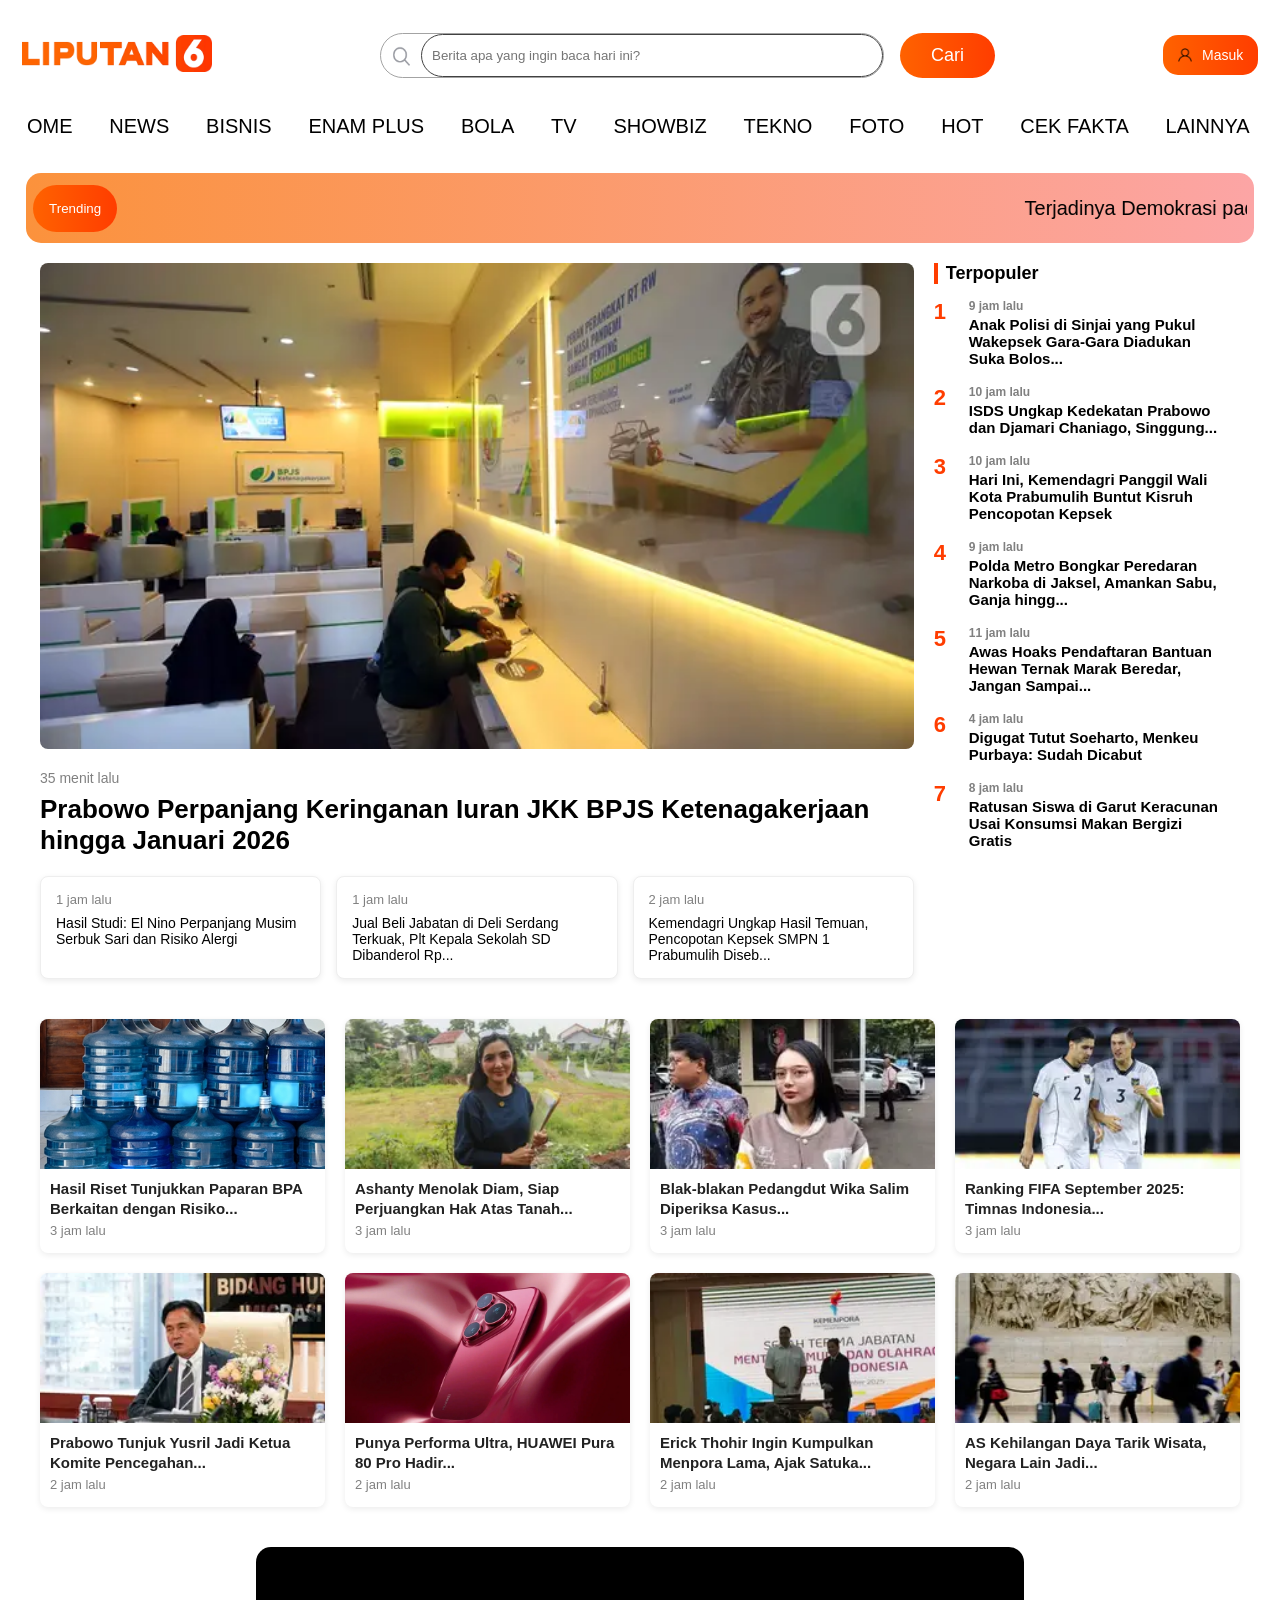
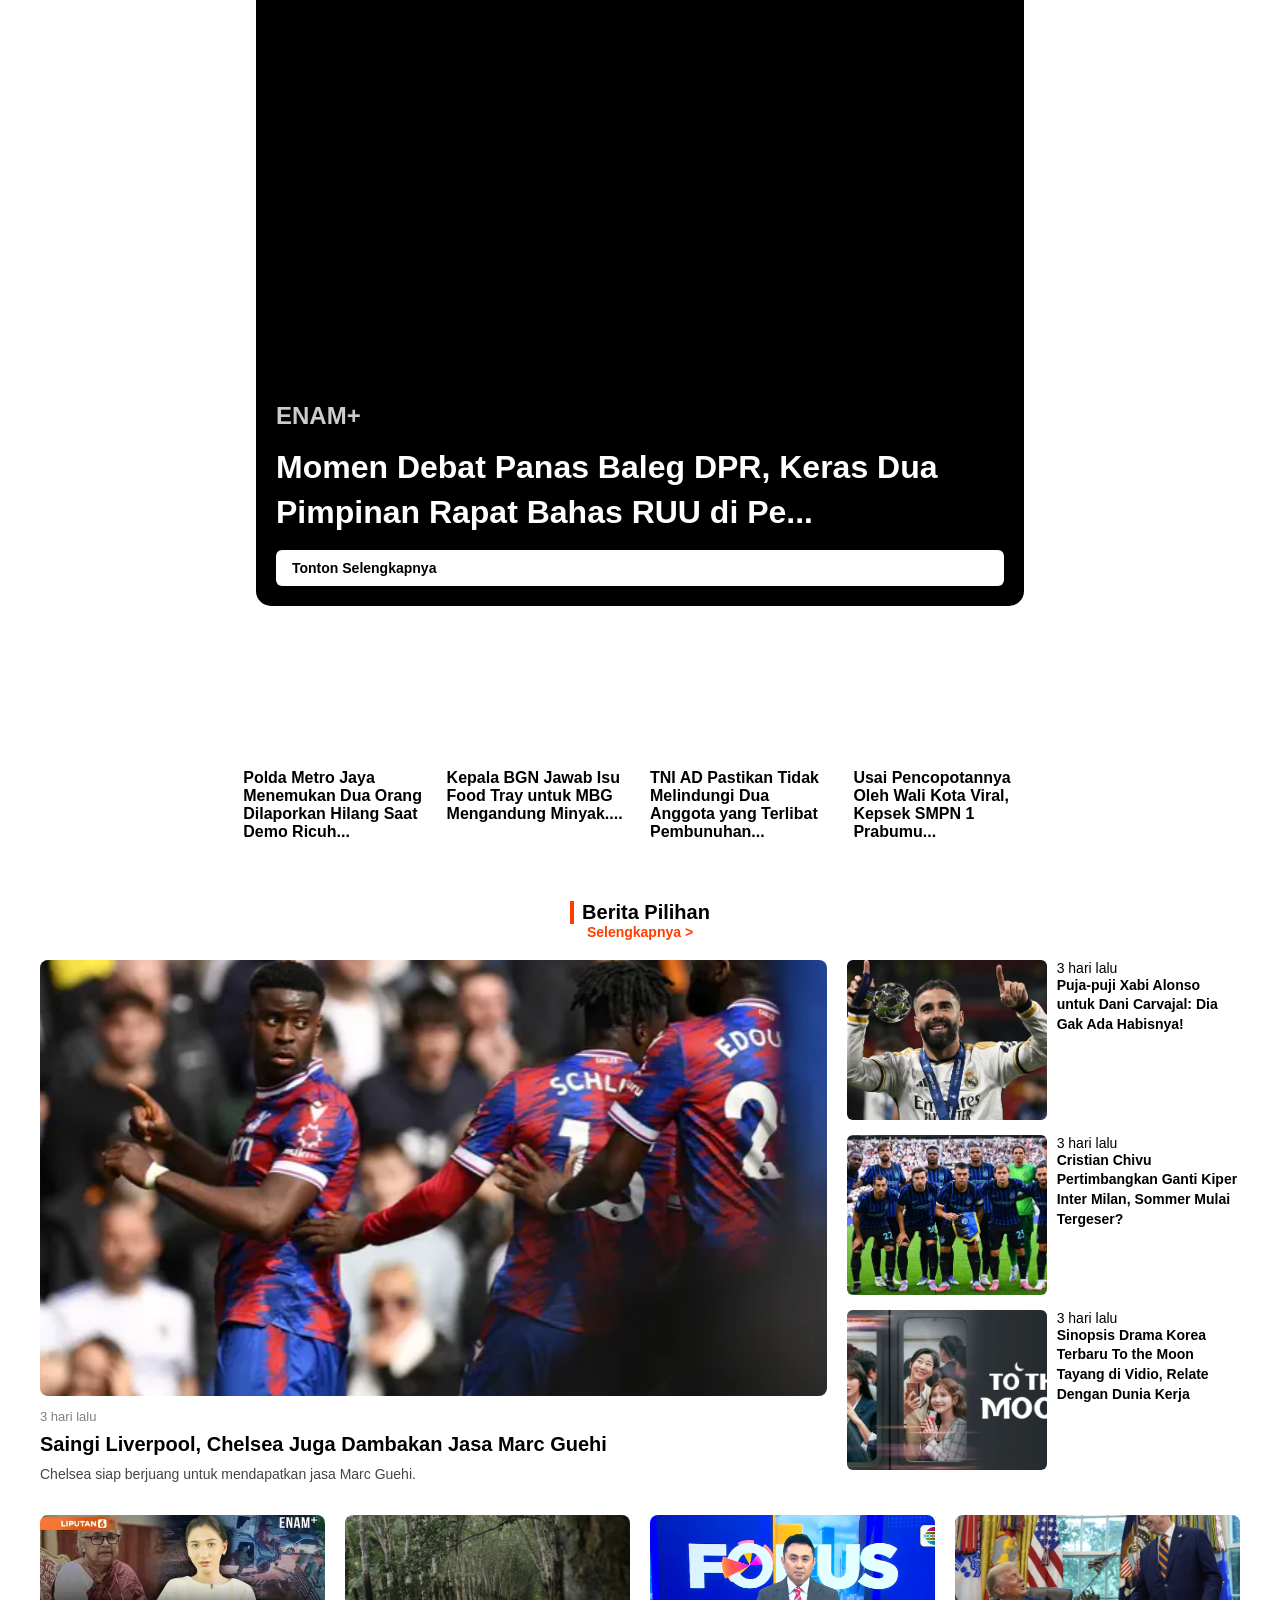
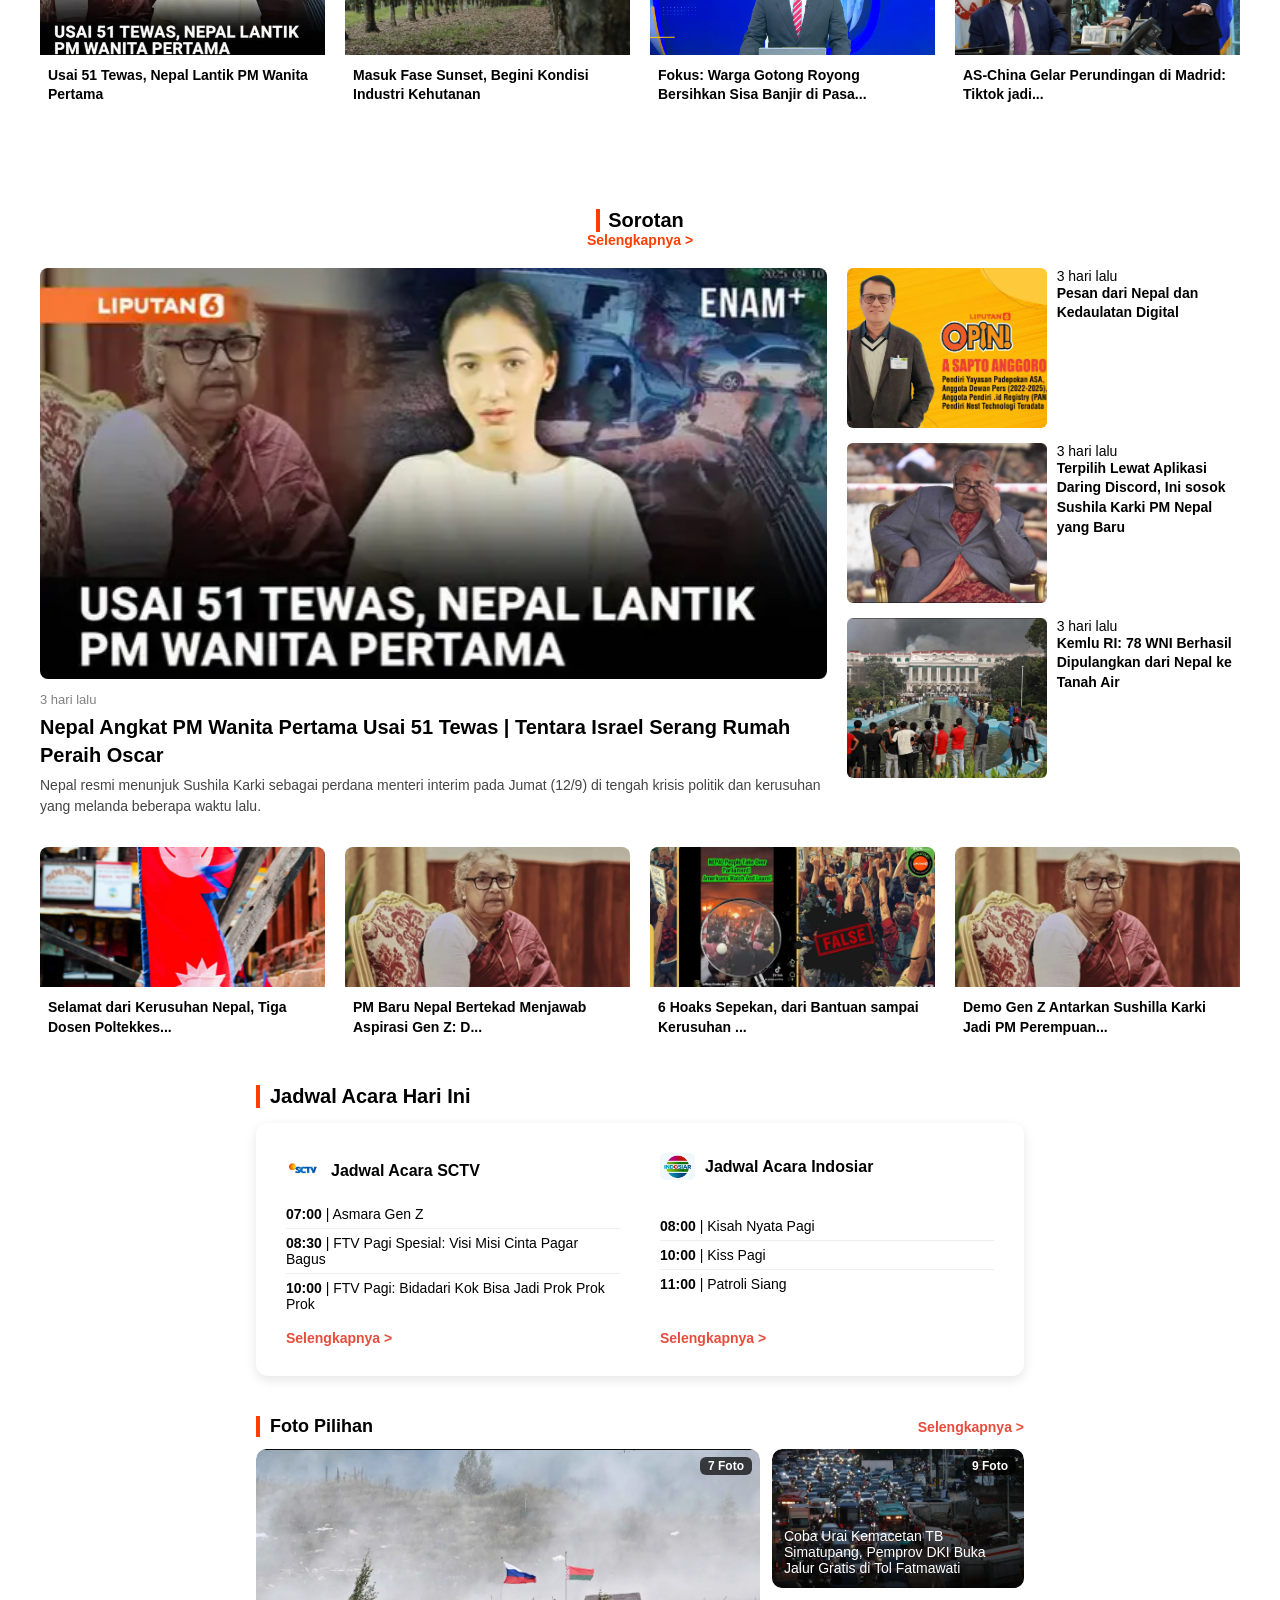
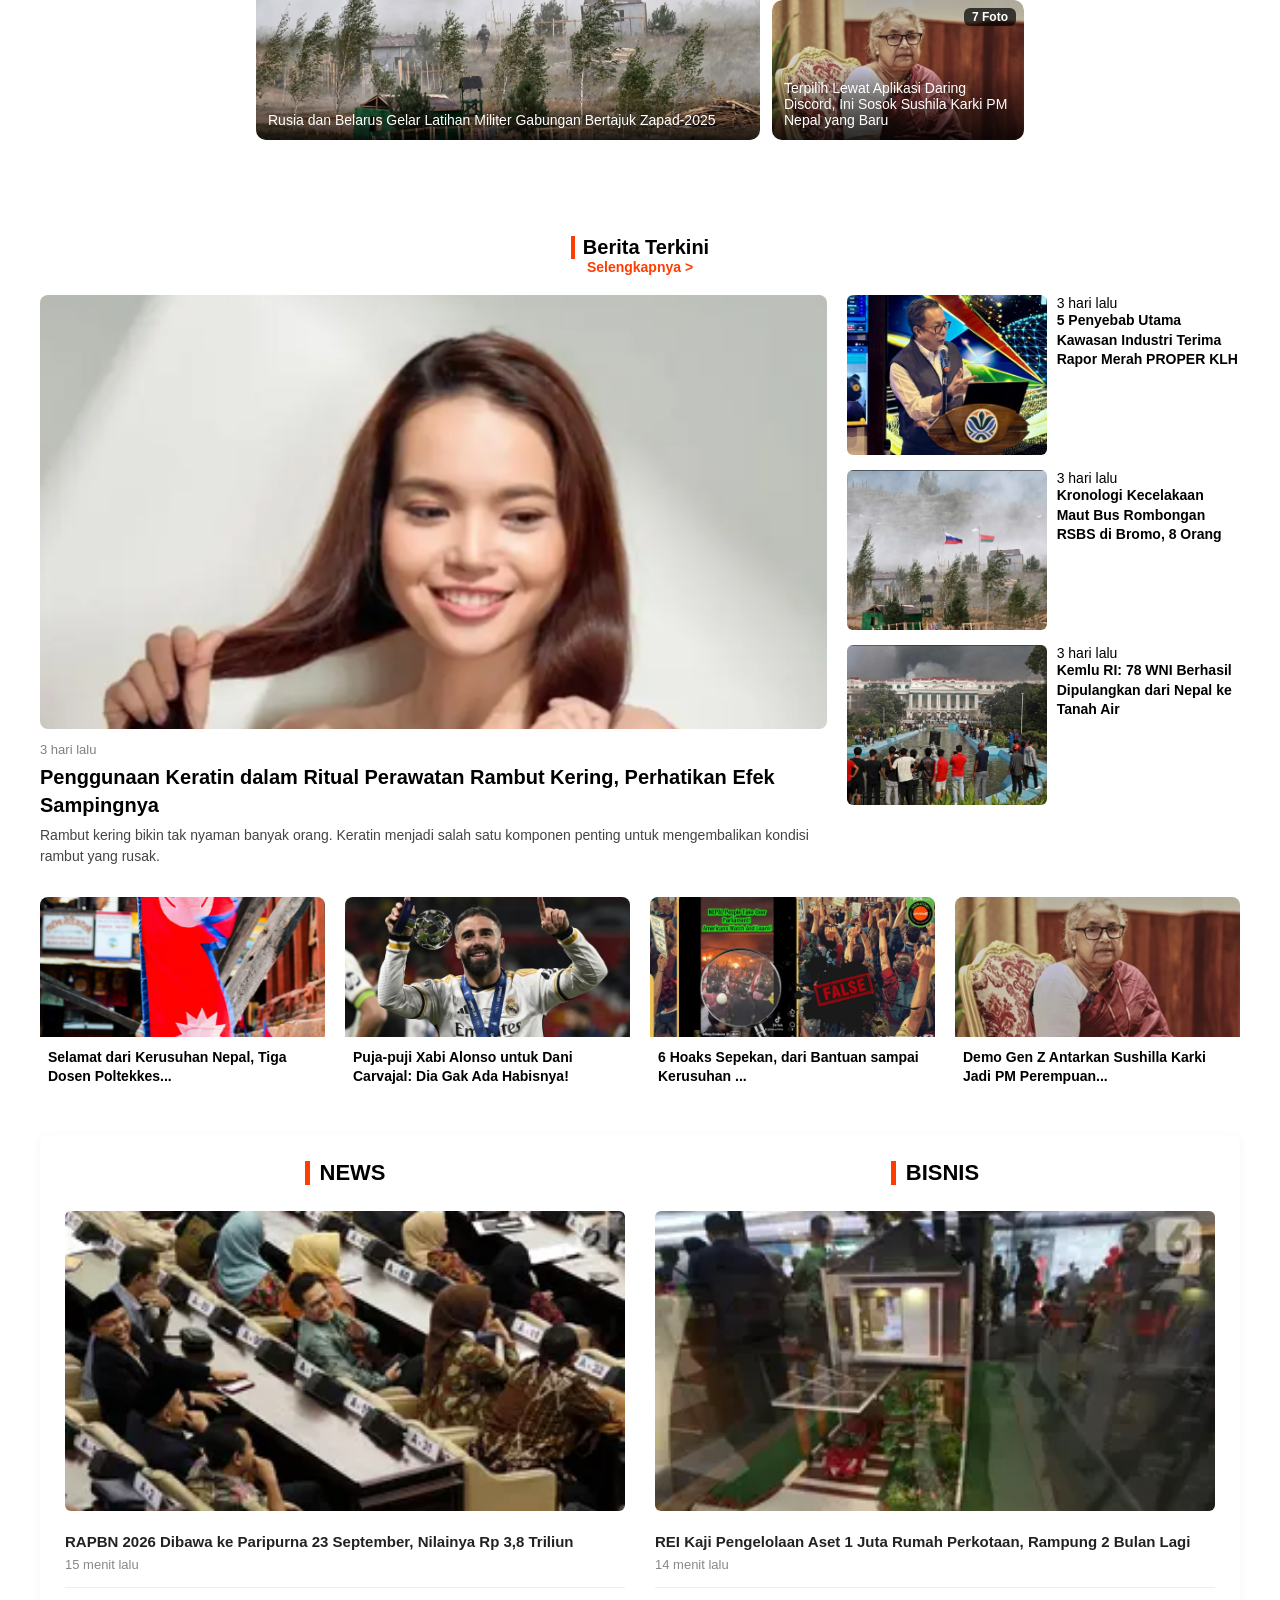
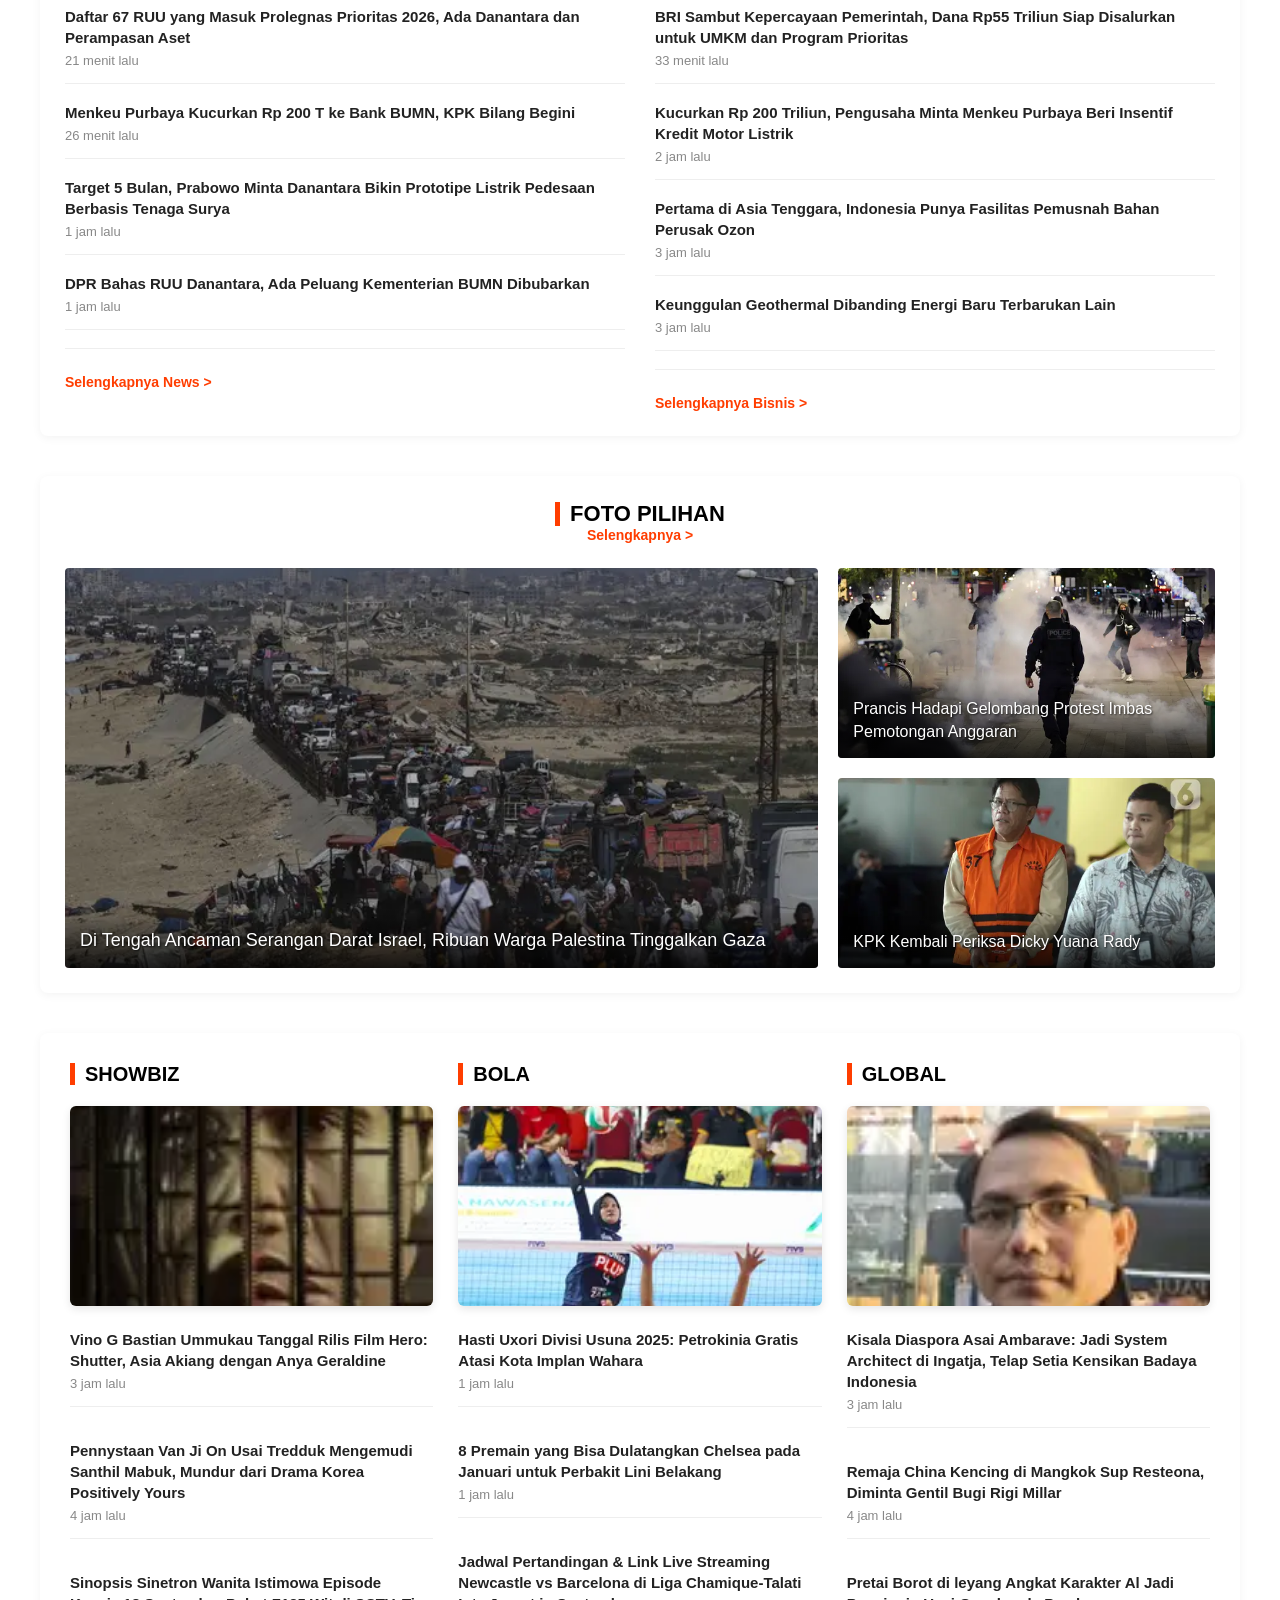
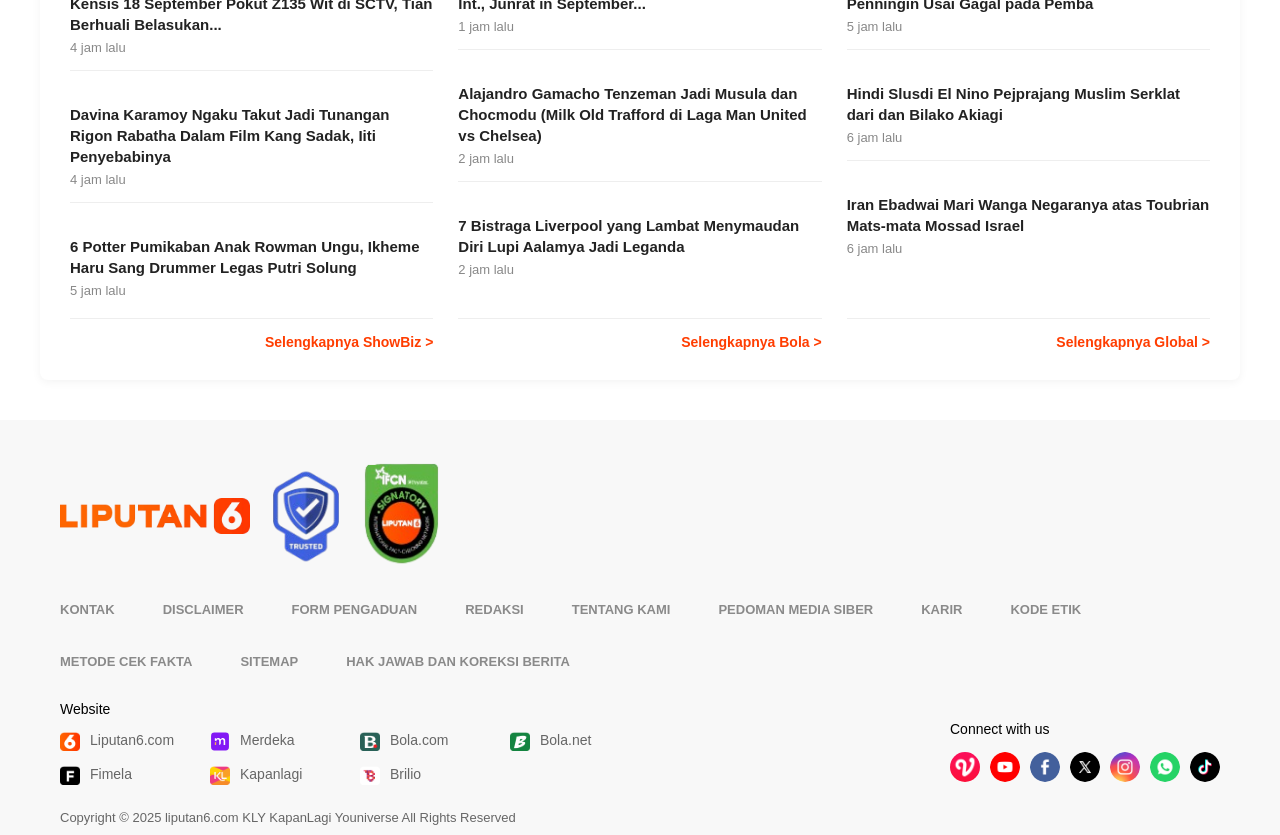
==== commit abb28230: "Perbaikan website, menggabungkan clone semua jadi 1, dan responsive(Update)" ====
--- a/index.html
+++ b/index.html
@@ -74,7 +74,7 @@
         <h3>MASUK</h3>
     </div> -->
     <script src="style.js"></script>
-    <!--this is our whole page-->
+    <!--Ruth-->
     <div class="container">
         <div class="main">
             <div class="headline">
@@ -443,6 +443,219 @@
             </div>
         </div>
     </section>
+
+    <!-- Owen -->
+
+    <section class="news-bisnis-section">
+    <div class="news-bisnis-container">
+        <div class="news-column">
+            <div class="section-header">
+                <h3>NEWS</h3>
+                <img src="asset/014424600_1569998812-20191002-Sidang-Paripurna-Ke-2-MPR-TALLO-3.webp" alt="News Header" class="header-image">
+            </div>
+            <div class="news-item">
+                <p class="news-title">RAPBN 2026 Dibawa ke Paripurna 23 September, Nilainya Rp 3,8 Triliun</p>
+                <p class="news-time">15 menit lalu</p>
+            </div>
+            <div class="news-item">
+                <p class="news-title">Daftar 67 RUU yang Masuk Prolegnas Prioritas 2026, Ada Danantara dan Perampasan Aset</p>
+                <p class="news-time">21 menit lalu</p>
+            </div>
+            <div class="news-item">
+                <p class="news-title">Menkeu Purbaya Kucurkan Rp 200 T ke Bank BUMN, KPK Bilang Begini</p>
+                <p class="news-time">26 menit lalu</p>
+            </div>
+            <div class="news-item">
+                <p class="news-title">Target 5 Bulan, Prabowo Minta Danantara Bikin Prototipe Listrik Pedesaan Berbasis Tenaga Surya</p>
+                <p class="news-time">1 jam lalu</p>
+            </div>
+            <div class="news-item">
+                <p class="news-title">DPR Bahas RUU Danantara, Ada Peluang Kementerian BUMN Dibubarkan</p>
+                <p class="news-time">1 jam lalu</p>
+            </div>
+            <div class="news-divider"></div>
+            <a href="#" class="more-link">Selengkapnya News ></a>
+        </div>
+        
+        <div class="bisnis-column">
+            <div class="section-header">
+                <h3>BISNIS</h3>
+                <img src="asset/000412300_1573559498-20191112-Gelar-Mandiri-Fiesta-Expo-ANGGA-6.webp" alt="Bisnis Header" class="header-image">
+            </div>
+            <div class="news-item">
+                <p class="news-title">REI Kaji Pengelolaan Aset 1 Juta Rumah Perkotaan, Rampung 2 Bulan Lagi</p>
+                <p class="news-time">14 menit lalu</p>
+            </div>
+            <div class="news-item">
+                <p class="news-title">BRI Sambut Kepercayaan Pemerintah, Dana Rp55 Triliun Siap Disalurkan untuk UMKM dan Program Prioritas</p>
+                <p class="news-time">33 menit lalu</p>
+            </div>
+            <div class="news-item">
+                <p class="news-title">Kucurkan Rp 200 Triliun, Pengusaha Minta Menkeu Purbaya Beri Insentif Kredit Motor Listrik</p>
+                <p class="news-time">2 jam lalu</p>
+            </div>
+            <div class="news-item">
+                <p class="news-title">Pertama di Asia Tenggara, Indonesia Punya Fasilitas Pemusnah Bahan Perusak Ozon</p>
+                <p class="news-time">3 jam lalu</p>
+            </div>
+            <div class="news-item">
+                <p class="news-title">Keunggulan Geothermal Dibanding Energi Baru Terbarukan Lain</p>
+                <p class="news-time">3 jam lalu</p>
+            </div>
+            <div class="news-divider"></div>
+            <a href="#" class="more-link">Selengkapnya Bisnis ></a>
+        </div>
+    </div>
+</section>
+
+<section class="featured-photos-section">
+    <div class="featured-photos-container">
+        <div class="section-header">
+            <h3>Foto Pilihan</h3>
+            <a href="#" class="view-all">Selengkapnya ></a>
+        </div>
+        <div class="photos-grid">
+            <div class="main-photo">
+                <div class="photo-card">
+                    <div class="image-container">
+                        <img src="asset/gaza.webp" alt="Pengungsi Gaza">
+                        <div class="overlay-caption">
+                            <h4>Di Tengah Ancaman Serangan Darat Israel, Ribuan Warga Palestina Tinggalkan Gaza</h4>
+                        </div>
+                    </div>
+                </div>
+            </div>
+            <div class="side-photos">
+                <div class="photo-card">
+                    <div class="image-container">
+                        <img src="asset/prancis.webp" alt="Protes Prancis">
+                        <div class="overlay-caption">
+                            <h4>Prancis Hadapi Gelombang Protest Imbas Pemotongan Anggaran</h4>
+                        </div>
+                    </div>
+                </div>
+                <div class="photo-card">
+                    <div class="image-container">
+                        <img src="asset/kpk.webp" alt="KPK">
+                        <div class="overlay-caption">
+                            <h4>KPK Kembali Periksa Dicky Yuana Rady</h4>
+                        </div>
+                    </div>
+                </div>
+            </div>
+        </div>
+    </div>
+</section> 
+
+<!-- Tambahkan kode ini di lokasi yang diinginkan -->
+<section class="category-section">
+    <div class="category-container">
+        <!-- ShowBiz Column -->
+        <div class="category-column">
+            <div class="category-header">
+                <h3>SHOWBIZ</h3>
+            </div>
+            <div class="category-image">
+                <img src="asset/vino.webp" alt="ShowBiz">
+            </div>
+            <div class="news-list">
+                <div class="news-item">
+                    <h4 class="news-title">Vino G Bastian Ummukau Tanggal Rilis Film Hero: Shutter, Asia Akiang dengan Anya Geraldine</h4>
+                    <p class="news-time">3 jam lalu</p>
+                </div>
+                <div class="news-item">
+                    <h4 class="news-title">Pennystaan Van Ji On Usai Tredduk Mengemudi Santhil Mabuk, Mundur dari Drama Korea Positively Yours</h4>
+                    <p class="news-time">4 jam lalu</p>
+                </div>
+                <div class="news-item">
+                    <h4 class="news-title">Sinopsis Sinetron Wanita Istimowa Episode Kensis 18 September Pokut Z135 Wit di SCTV, Tian Berhuali Belasukan...</h4>
+                    <p class="news-time">4 jam lalu</p>
+                </div>
+                <div class="news-item">
+                    <h4 class="news-title">Davina Karamoy Ngaku Takut Jadi Tunangan Rigon Rabatha Dalam Film Kang Sadak, Iiti Penyebabinya</h4>
+                    <p class="news-time">4 jam lalu</p>
+                </div>
+                <div class="news-item">
+                    <h4 class="news-title">6 Potter Pumikaban Anak Rowman Ungu, Ikheme Haru Sang Drummer Legas Putri Solung</h4>
+                    <p class="news-time">5 jam lalu</p>
+                </div>
+            </div>
+            <div class="category-footer">
+                <a href="#" class="category-view-all">Selengkapnya ShowBiz ></a>
+            </div>
+        </div>
+
+        <!-- Bola Column -->
+        <div class="category-column">
+            <div class="category-header">
+                <h3>BOLA</h3>
+            </div>
+            <div class="category-image">
+                <img src="asset/voli.webp" alt="Bola">
+            </div>
+            <div class="news-list">
+                <div class="news-item">
+                    <h4 class="news-title">Hasti Uxori Divisi Usuna 2025: Petrokinia Gratis Atasi Kota Implan Wahara</h4>
+                    <p class="news-time">1 jam lalu</p>
+                </div>
+                <div class="news-item">
+                    <h4 class="news-title">8 Premain yang Bisa Dulatangkan Chelsea pada Januari untuk Perbakit Lini Belakang</h4>
+                    <p class="news-time">1 jam lalu</p>
+                </div>
+                <div class="news-item">
+                    <h4 class="news-title">Jadwal Pertandingan & Link Live Streaming Newcastle vs Barcelona di Liga Chamique-Talati Int., Junrat in September...</h4>
+                    <p class="news-time">1 jam lalu</p>
+                </div>
+                <div class="news-item">
+                    <h4 class="news-title">Alajandro Gamacho Tenzeman Jadi Musula dan Chocmodu (Milk Old Trafford di Laga Man United vs Chelsea)</h4>
+                    <p class="news-time">2 jam lalu</p>
+                </div>
+                <div class="news-item">
+                    <h4 class="news-title">7 Bistraga Liverpool yang Lambat Menymaudan Diri Lupi Aalamya Jadi Leganda</h4>
+                    <p class="news-time">2 jam lalu</p>
+                </div>
+            </div>
+            <div class="category-footer">
+                <a href="#" class="category-view-all">Selengkapnya Bola ></a>
+            </div>
+        </div>
+
+        <!-- Global Column -->
+        <div class="category-column">
+            <div class="category-header">
+                <h3>GLOBAL</h3>
+            </div>
+            <div class="category-image">
+                <img src="asset/ambarawa.webp" alt="Global">
+            </div>
+            <div class="news-list">
+                <div class="news-item">
+                    <h4 class="news-title">Kisala Diaspora Asai Ambarave: Jadi System Architect di Ingatja, Telap Setia Kensikan Badaya Indonesia</h4>
+                    <p class="news-time">3 jam lalu</p>
+                </div>
+                <div class="news-item">
+                    <h4 class="news-title">Remaja China Kencing di Mangkok Sup Resteona, Diminta Gentil Bugi Rigi Millar</h4>
+                    <p class="news-time">4 jam lalu</p>
+                </div>
+                <div class="news-item">
+                    <h4 class="news-title">Pretai Borot di leyang Angkat Karakter Al Jadi Penningin Usai Gagal pada Pemba</h4>
+                    <p class="news-time">5 jam lalu</p>
+                </div>
+                <div class="news-item">
+                    <h4 class="news-title">Hindi Slusdi El Nino Pejprajang Muslim Serklat dari dan Bilako Akiagi</h4>
+                    <p class="news-time">6 jam lalu</p>
+                </div>
+                <div class="news-item">
+                    <h4 class="news-title">Iran Ebadwai Mari Wanga Negaranya atas Toubrian Mats-mata Mossad Israel</h4>
+                    <p class="news-time">6 jam lalu</p>
+                </div>
+            </div>
+            <div class="category-footer">
+                <a href="#" class="category-view-all">Selengkapnya Global ></a>
+            </div>
+        </div>
+    </div>
+</section>
 
     <footer>
         <div class="container-footer">
--- a/style.css
+++ b/style.css
@@ -81,7 +81,7 @@
 }
 
 .header-input div input:focus{
-    border: 3px solid orange;
+    border: 3px solid  #ff3d00;
 }
 
 .header-button-search button{
@@ -157,7 +157,7 @@
 }
 
 .div-2 ul a:hover{
-    color: orange;
+    color: #ff3d00;
     font-size: 31px;
 }
 
@@ -329,7 +329,7 @@
     flex: 1;
     max-height: 600px;
     overflow-y: auto;
-    scrollbar-width: none;
+    /* scrollbar-width: none; */
     -ms-overflow-style: none;
     padding-right: 15px;
 }
@@ -528,7 +528,7 @@
 }
 
 .videocard a:hover {
-    color: orange;
+    color: #ff3d00;
 }
 
 /* ========================
@@ -625,7 +625,7 @@
 }
 
 .small-card h4:hover {
-    color: orange;
+    color: #ff3d00;
 }
 
 /* Bottom row cards */
@@ -669,7 +669,7 @@
 }
 
 .bottom-card a:hover {
-    color: orange;
+    color: #ff3d00;
 }
 
 /* Responsive */
@@ -694,7 +694,7 @@
     font-size: 20px;
     font-weight: bold;
     margin-bottom: 15px;
-    border-left: 4px solid orange;
+    border-left: 4px solid #ff3d00;
     padding-left: 10px;
 }
 
@@ -763,7 +763,7 @@
 }
 
 .schedule-link:hover {
-    color: orange;
+    color: #ff3d00;
 }
 
 /* Responsive */
@@ -790,7 +790,7 @@
 .photo-header h2 {
     font-size: 18px;
     font-weight: bold;
-    border-left: 4px solid orange;
+    border-left: 4px solid #ff3d00;
     padding-left: 10px;
 }
 
@@ -802,7 +802,7 @@
 }
 
 .photo-header .photo-more:hover {
-    color: orange;
+    color: #ff3d00;
 }
 
 .photo-grid {
@@ -918,6 +918,521 @@
     }
 }
 
+/* ========================
+    NEWS & BISNIS SECTION
+   ======================== */
+.news-bisnis-section {
+    max-width: 1200px;
+    margin: 40px auto;
+    padding: 0 20px;
+}
+
+.news-bisnis-container {
+    display: flex;
+    gap: 30px;
+    background: #fff;
+    border-radius: 8px;
+    padding: 25px;
+    box-shadow: 0 2px 10px rgba(0, 0, 0, 0.05);
+}
+
+.news-column, .bisnis-column {
+    flex: 1;
+}
+
+.section-header {
+    position: relative;
+    margin-bottom: 20px;
+    display: flex;
+    flex-direction: column;
+}
+
+.section-header h3 {
+    font-size: 22px;
+    font-weight: bold;
+    color: #000;
+    padding-left: 15px;
+    position: relative;
+    margin-bottom: 15px;
+}
+
+.section-header h3::before {
+    content: "";
+    position: absolute;
+    left: 0;
+    top: 50%;
+    transform: translateY(-50%);
+    height: 24px;
+    width: 5px;
+    background-color: #ff3d00;
+}
+
+.header-image {
+    width: 100%;
+    height: 300px;
+    object-fit: cover;
+    border-radius: 6px;
+    margin-top: 10px;
+}
+
+.news-item {
+    margin-bottom: 18px;
+    padding-bottom: 18px;
+    border-bottom: 1px solid #eee;
+}
+
+.news-item:last-child {
+    border-bottom: none;
+    margin-bottom: 0;
+    padding-bottom: 0;
+}
+
+.news-title {
+    font-size: 16px;
+    font-weight: normal; 
+    margin-bottom: 6px;
+    line-height: 1.4;
+    color: #222;
+}
+
+.news-time {
+    color: #888;
+    font-size: 13px;
+}
+
+.news-divider {
+    height: 1px;
+    background-color: #eee;
+    margin: 15px 0;
+}
+
+.more-link {
+    display: inline-block;
+    margin-top: 10px;
+    font-weight: bold;
+    color: #ff3d00;
+    text-decoration: none;
+    font-size: 14px;
+}
+
+.more-link:hover {
+    text-decoration: underline;
+}
+
+/* Responsive Design */
+@media (max-width: 768px) {
+    .news-bisnis-container {
+        flex-direction: column;
+        gap: 30px;
+    }
+    
+    .news-column, .bisnis-column {
+        width: 100%;
+    }
+    
+    .section-header h3 {
+        font-size: 20px;
+    }
+    
+    .header-image {
+        height: 120px;
+    }
+}
+
+/* ========================
+    FEATURED PHOTOS SECTION
+   ======================== */
+.featured-photos-section {
+    max-width: 1200px;
+    margin: 40px auto;
+    padding: 0 20px;
+}
+
+.featured-photos-container {
+    background: #fff;
+    border-radius: 8px;
+    padding: 25px;
+    box-shadow: 0 2px 10px rgba(0, 0, 0, 0.05);
+}
+
+.featured-photos-container .section-header {
+    display: flex;
+    justify-content: space-between;
+    align-items: center;
+    margin-bottom: 25px;
+}
+
+.featured-photos-container .section-header h3 {
+    font-size: 22px;
+    font-weight: bold;
+    color: #000;
+    text-transform: uppercase;
+    margin: 0;
+    padding-left: 15px;
+    position: relative;
+}
+
+.featured-photos-container .section-header h3::before {
+    content: "";
+    position: absolute;
+    left: 0;
+    top: 50%;
+    transform: translateY(-50%);
+    height: 24px;
+    width: 5px;
+    background-color: #ff3d00;
+}
+
+.view-all {
+    font-weight: bold;
+    color: #ff3d00;
+    text-decoration: none;
+    font-size: 14px;
+}
+
+.view-all:hover {
+    text-decoration: underline;
+}
+
+.photos-grid {
+    display: grid;
+    grid-template-columns: 2fr 1fr;
+    gap: 20px;
+    align-items: start; 
+}
+
+.main-photo, .side-photos {
+    display: flex;
+    flex-direction: column;
+}
+
+.main-photo {
+    height: 100%;
+}
+
+.side-photos {
+    gap: 20px;
+    height: 100%;
+}
+
+.photo-card {
+    position: relative;
+    border-radius: 4px;
+    overflow: hidden;
+    transition: transform 0.3s ease;
+    height: 100%; 
+}
+
+.photo-card:hover {
+    transform: translateY(-3px);
+}
+
+.image-container {
+    position: relative;
+    width: 100%;
+    height: 100%;
+    overflow: hidden;
+}
+
+.main-photo .image-container {
+    height: 400px;
+}
+
+.side-photos .image-container {
+    height: 190px;
+}
+
+.image-container img {
+    width: 100%;
+    height: 100%;
+    object-fit: cover;
+    display: block;
+}
+
+.overlay-caption {
+    position: absolute;
+    bottom: 0;
+    left: 0;
+    right: 0;
+    background: linear-gradient(to top, rgba(0, 0, 0, 0.8), transparent);
+    padding: 20px 15px 15px;
+    color: white;
+}
+
+.overlay-caption h4 {
+    font-size: 16px;
+    font-weight: normal;
+    margin: 0;
+    line-height: 1.4;
+    color: #fff;
+    text-shadow: 1px 1px 2px rgba(0, 0, 0, 0.7);
+    transition: color 0.3s ease;
+}
+
+.main-photo .overlay-caption h4 {
+    font-size: 18px;
+}
+
+
+.photo-card:hover .overlay-caption h4 {
+    color: #ff3d00; 
+}
+
+
+.side-photos .photo-card:first-child {
+    border-bottom: none;
+    padding-bottom: 0;
+}
+
+/* Responsive Design */
+@media (max-width: 900px) {
+    .photos-grid {
+        grid-template-columns: 1.5fr 1fr;
+    }
+    
+    .main-photo .image-container {
+        height: 380px;
+    }
+    
+    .side-photos .image-container {
+        height: 180px;
+    }
+}
+
+@media (max-width: 768px) {
+    .photos-grid {
+        grid-template-columns: 1fr;
+        gap: 15px;
+    }
+    
+    .featured-photos-container .section-header {
+        flex-direction: column;
+        align-items: flex-start;
+        gap: 10px;
+    }
+    
+    .view-all {
+        align-self: flex-end;
+    }
+    
+    .main-photo .image-container {
+        height: 300px;
+    }
+    
+    .side-photos {
+        flex-direction: row;
+        gap: 15px;
+    }
+    
+    .side-photos .photo-card {
+        flex: 1;
+        min-height: 190px;
+    }
+    
+    .side-photos .image-container {
+        height: 160px;
+    }
+}
+
+@media (max-width: 480px) {
+    .side-photos {
+        flex-direction: column;
+    }
+    
+    .main-photo .image-container {
+        height: 220px;
+    }
+    
+    .side-photos .image-container {
+        height: 160px;
+    }
+    
+    .overlay-caption {
+        padding: 15px 10px 10px;
+    }
+    
+    .overlay-caption h4 {
+        font-size: 14px;
+    }
+    
+    .main-photo .overlay-caption h4 {
+        font-size: 16px;
+    }
+}
+
+/* ========================
+    CATEGORY SECTION (SHOWBIZ, BOLA, GLOBAL)
+   ======================== */
+.category-section {
+    max-width: 1200px;
+    margin: 40px auto;
+    padding: 0 20px;
+}
+
+.category-container {
+    display: grid;
+    grid-template-columns: repeat(3, 1fr);
+    gap: 25px;
+    background: #fff;
+    border-radius: 8px;
+    padding: 30px;
+    box-shadow: 0 2px 10px rgba(0, 0, 0, 0.05);
+}
+
+.category-column {
+    display: flex;
+    flex-direction: column;
+}
+
+.category-header {
+    margin-bottom: 20px;
+}
+
+.category-header h3 {
+    font-size: 20px;
+    font-weight: bold;
+    color: #000;
+    text-transform: uppercase;
+    margin: 0;
+    padding-left: 15px;
+    position: relative;
+}
+
+.category-header h3::before {
+    content: "";
+    position: absolute;
+    left: 0;
+    top: 50%;
+    transform: translateY(-50%);
+    height: 22px;
+    width: 5px;
+    background-color: #ff3d00;
+}
+
+.category-image {
+    margin-bottom: 20px;
+}
+
+.category-image img {
+    width: 100%;
+    height: 200px; 
+    object-fit: cover;
+    border-radius: 6px;
+    box-shadow: 0 3px 8px rgba(0, 0, 0, 0.1);
+}
+
+.news-list {
+    display: flex;
+    flex-direction: column;
+    gap: 15px;
+    margin-bottom: 20px;
+    flex-grow: 1;
+}
+
+.news-item {
+    padding-bottom: 15px;
+    border-bottom: 1px solid #eee;
+}
+
+.news-item:last-child {
+    border-bottom: none;
+    padding-bottom: 0;
+}
+
+.news-title {
+    font-size: 15px;
+    font-weight: bold;
+    line-height: 1.4;
+    color: #222;
+    margin-bottom: 5px;
+    transition: color 0.2s ease;
+    cursor: pointer;
+}
+
+.news-title:hover {
+    color: #ff3d00;
+}
+
+.news-time {
+    color: #888;
+    font-size: 13px;
+    margin: 0;
+}
+
+.category-footer {
+    margin-top: auto;
+    text-align: right;
+    padding-top: 15px;
+    border-top: 1px solid #eee;
+}
+
+.category-view-all {
+    font-weight: bold;
+    color: #ff3d00;
+    text-decoration: none;
+    font-size: 14px;
+}
+
+.category-view-all:hover {
+    text-decoration: underline;
+}
+
+/* Responsive Design */
+@media (max-width: 900px) {
+    .category-container {
+        grid-template-columns: repeat(2, 1fr);
+        gap: 20px;
+    }
+    
+    .category-column:last-child {
+        grid-column: span 2;
+    }
+    
+    .category-image img {
+        height: 180px;
+    }
+}
+
+@media (max-width: 600px) {
+    .category-container {
+        grid-template-columns: 1fr;
+        gap: 25px;
+    }
+    
+    .category-column:last-child {
+        grid-column: span 1;
+    }
+    
+    .category-image img {
+        height: 160px;
+    }
+}
+
+@media (max-width: 480px) {
+    .category-section {
+        padding: 0 15px;
+    }
+    
+    .category-container {
+        padding: 20px 15px;
+        gap: 20px;
+    }
+    
+    .category-image img {
+        height: 140px;
+    }
+    
+    .news-title {
+        font-size: 14px;
+    }
+    
+    .news-time {
+        font-size: 12px;
+    }
+}
+
+    /* Footer */
+
 footer {
     background-color: #f8f8f8;
     padding: 40px 60px 75px 60px;
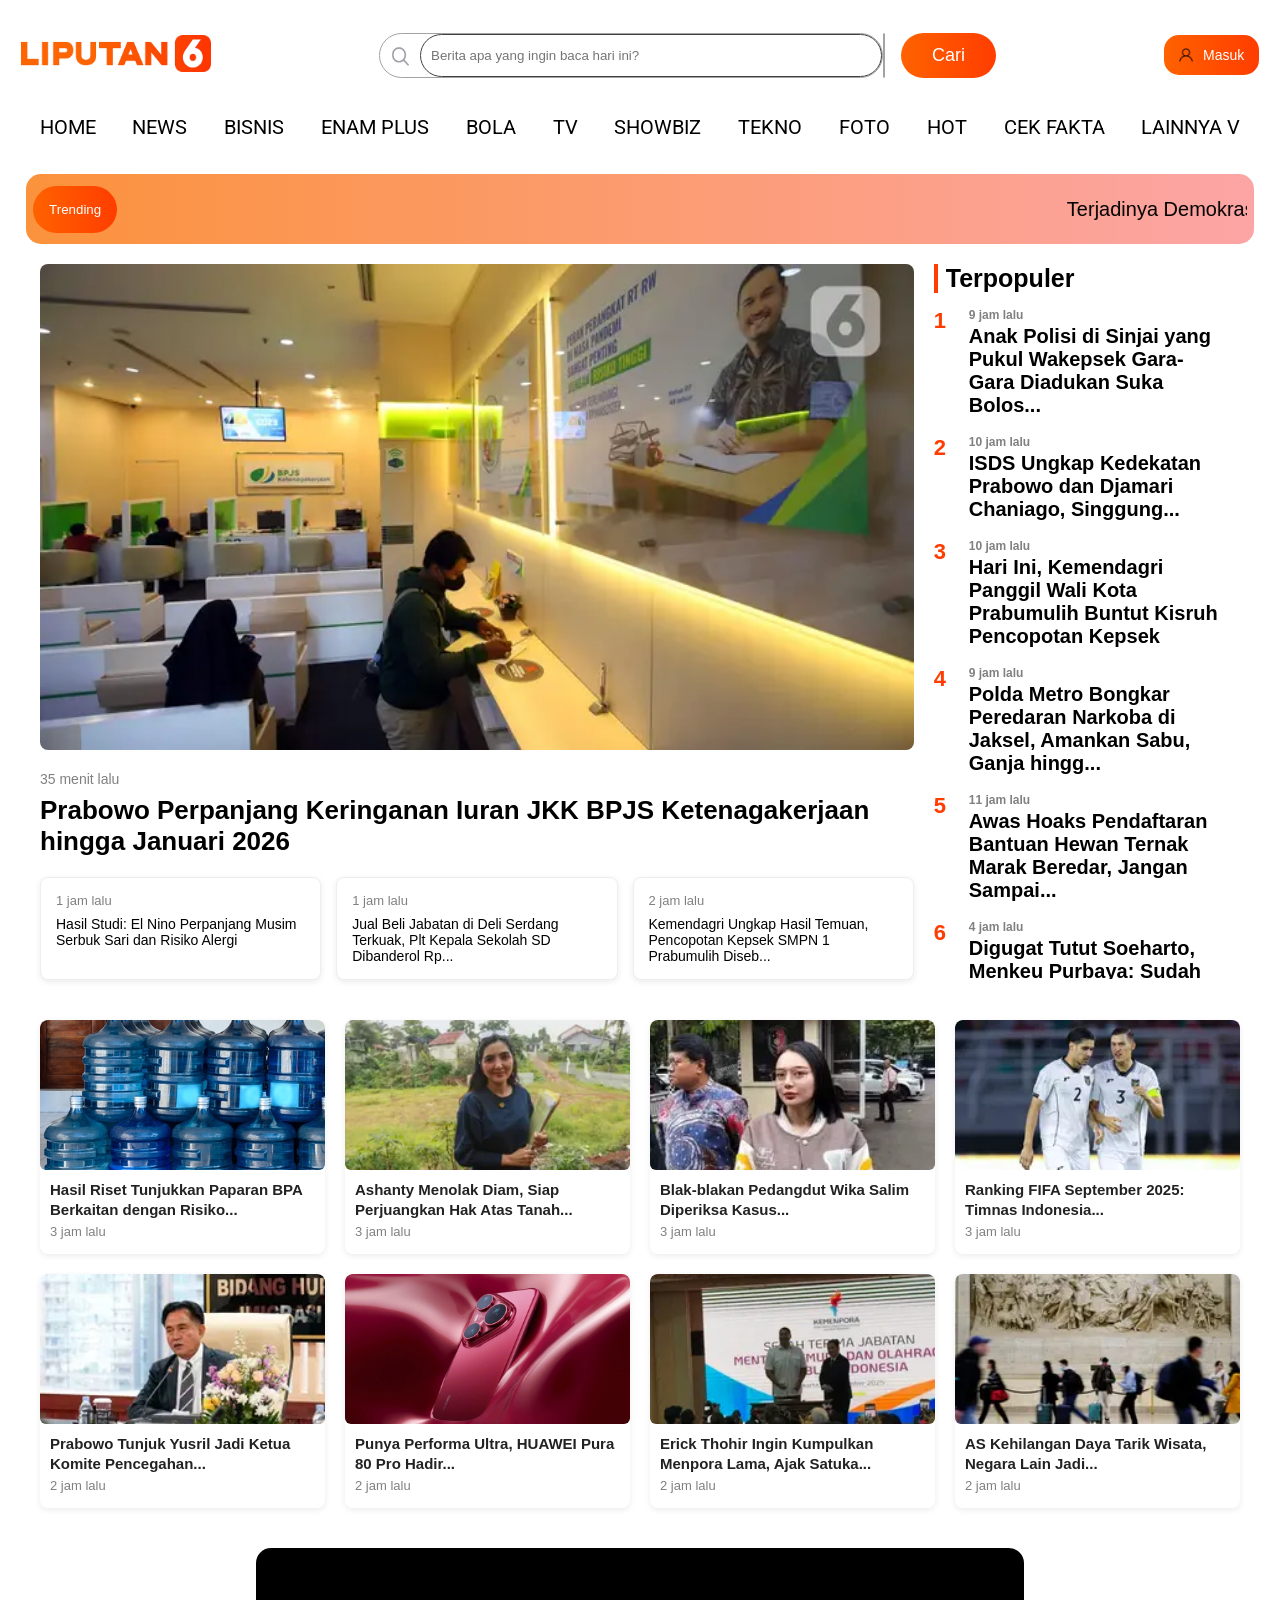
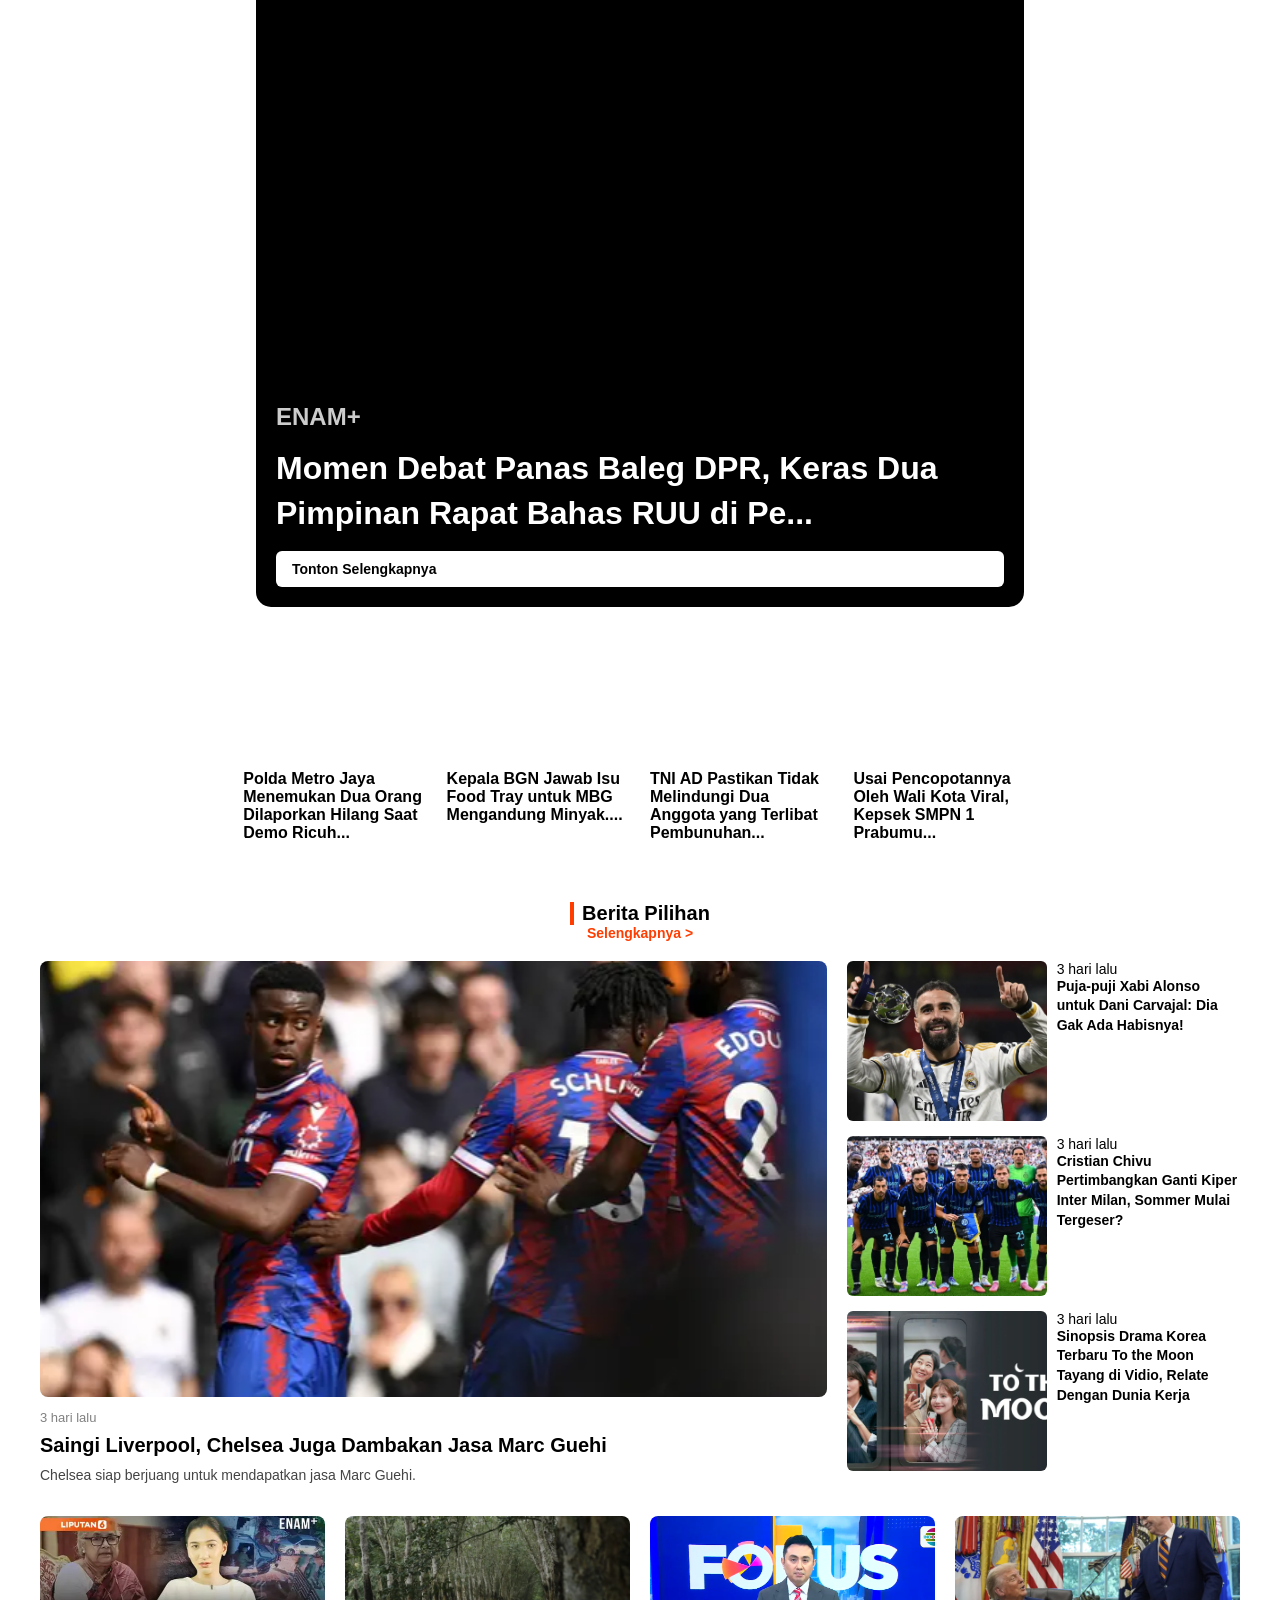
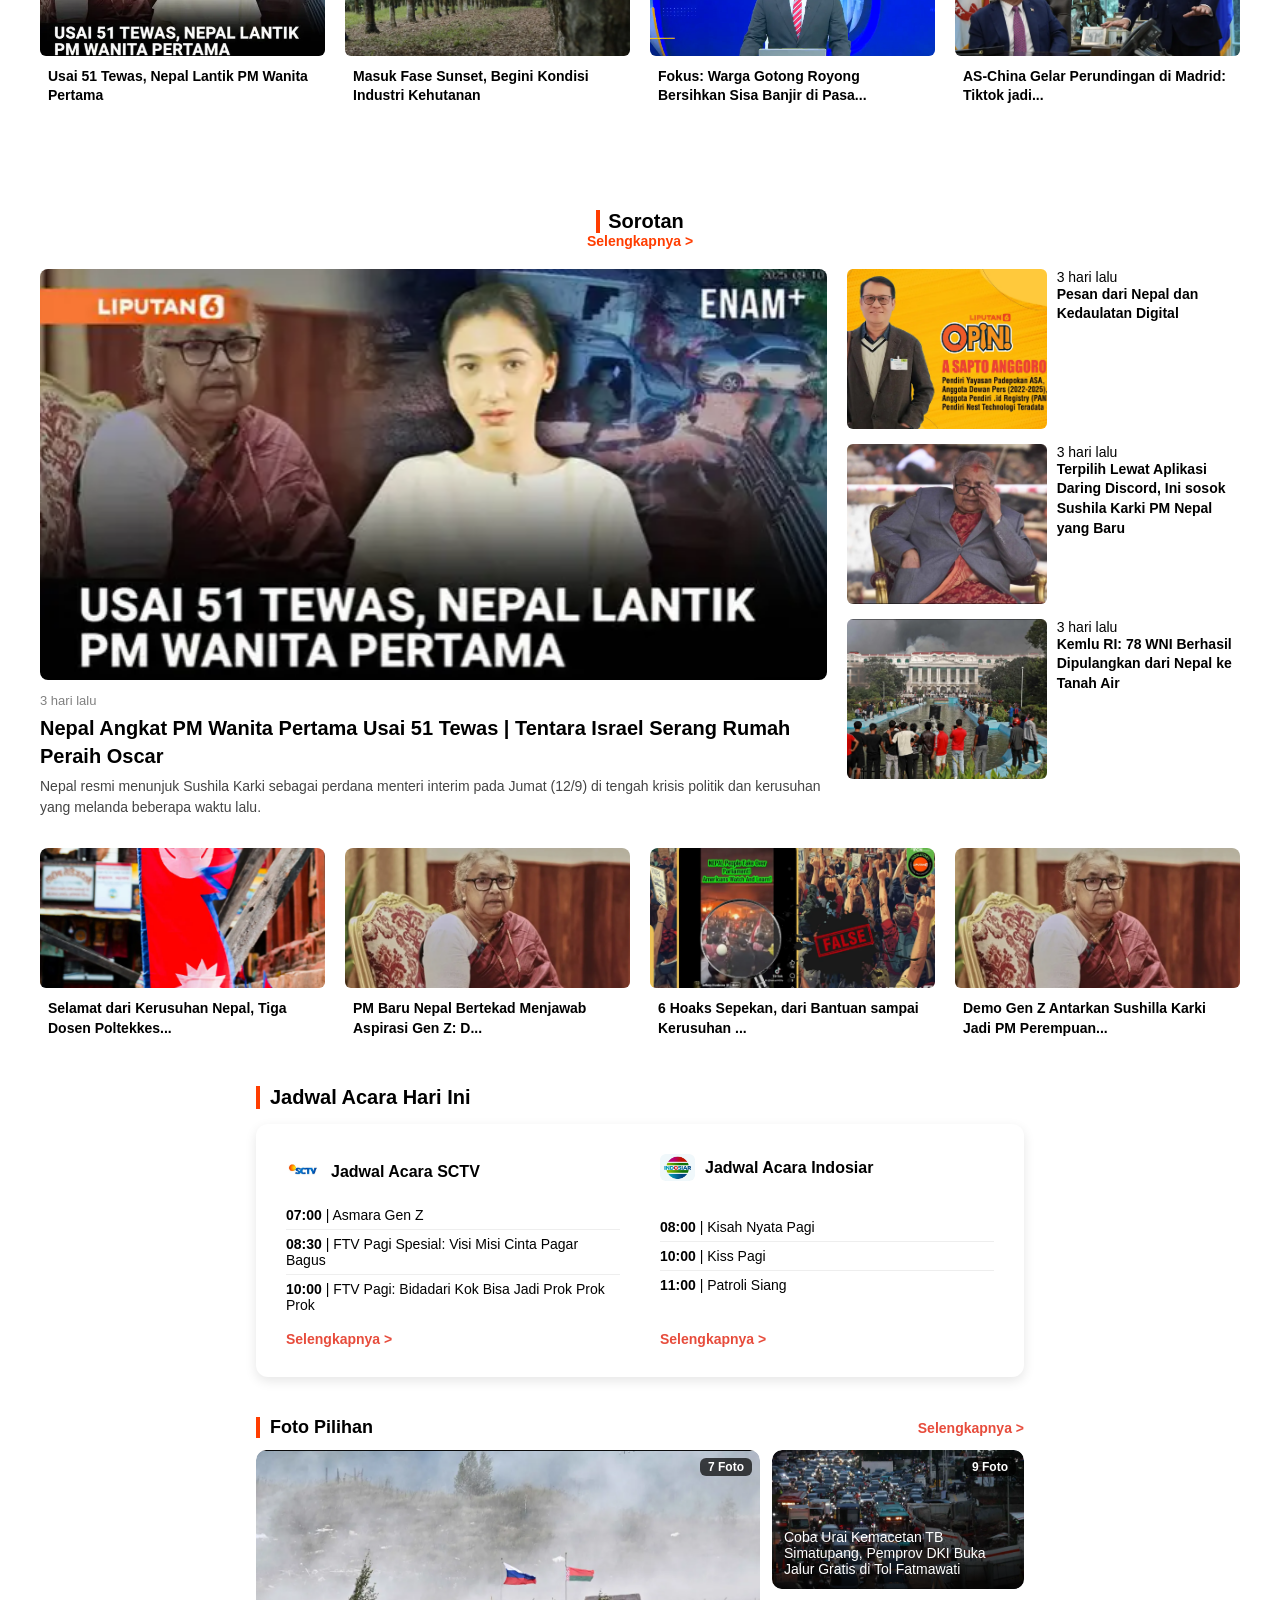
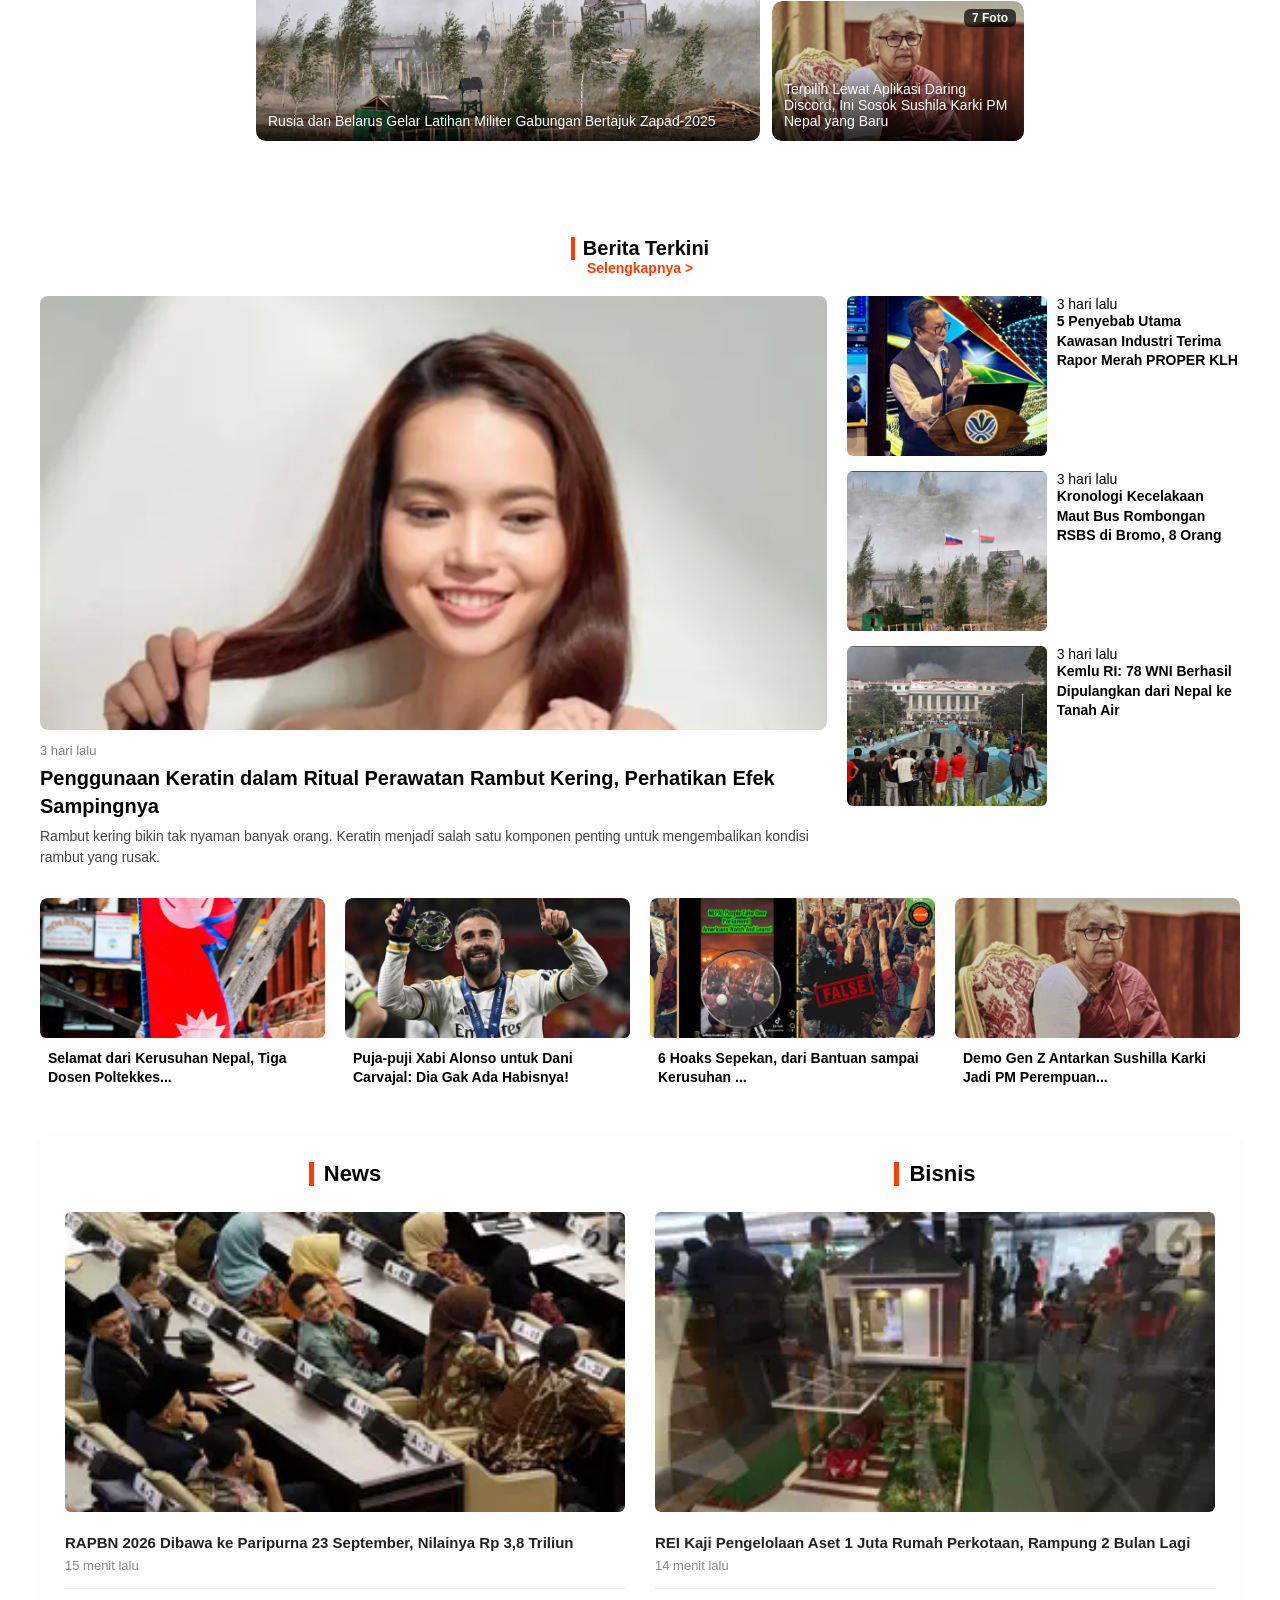
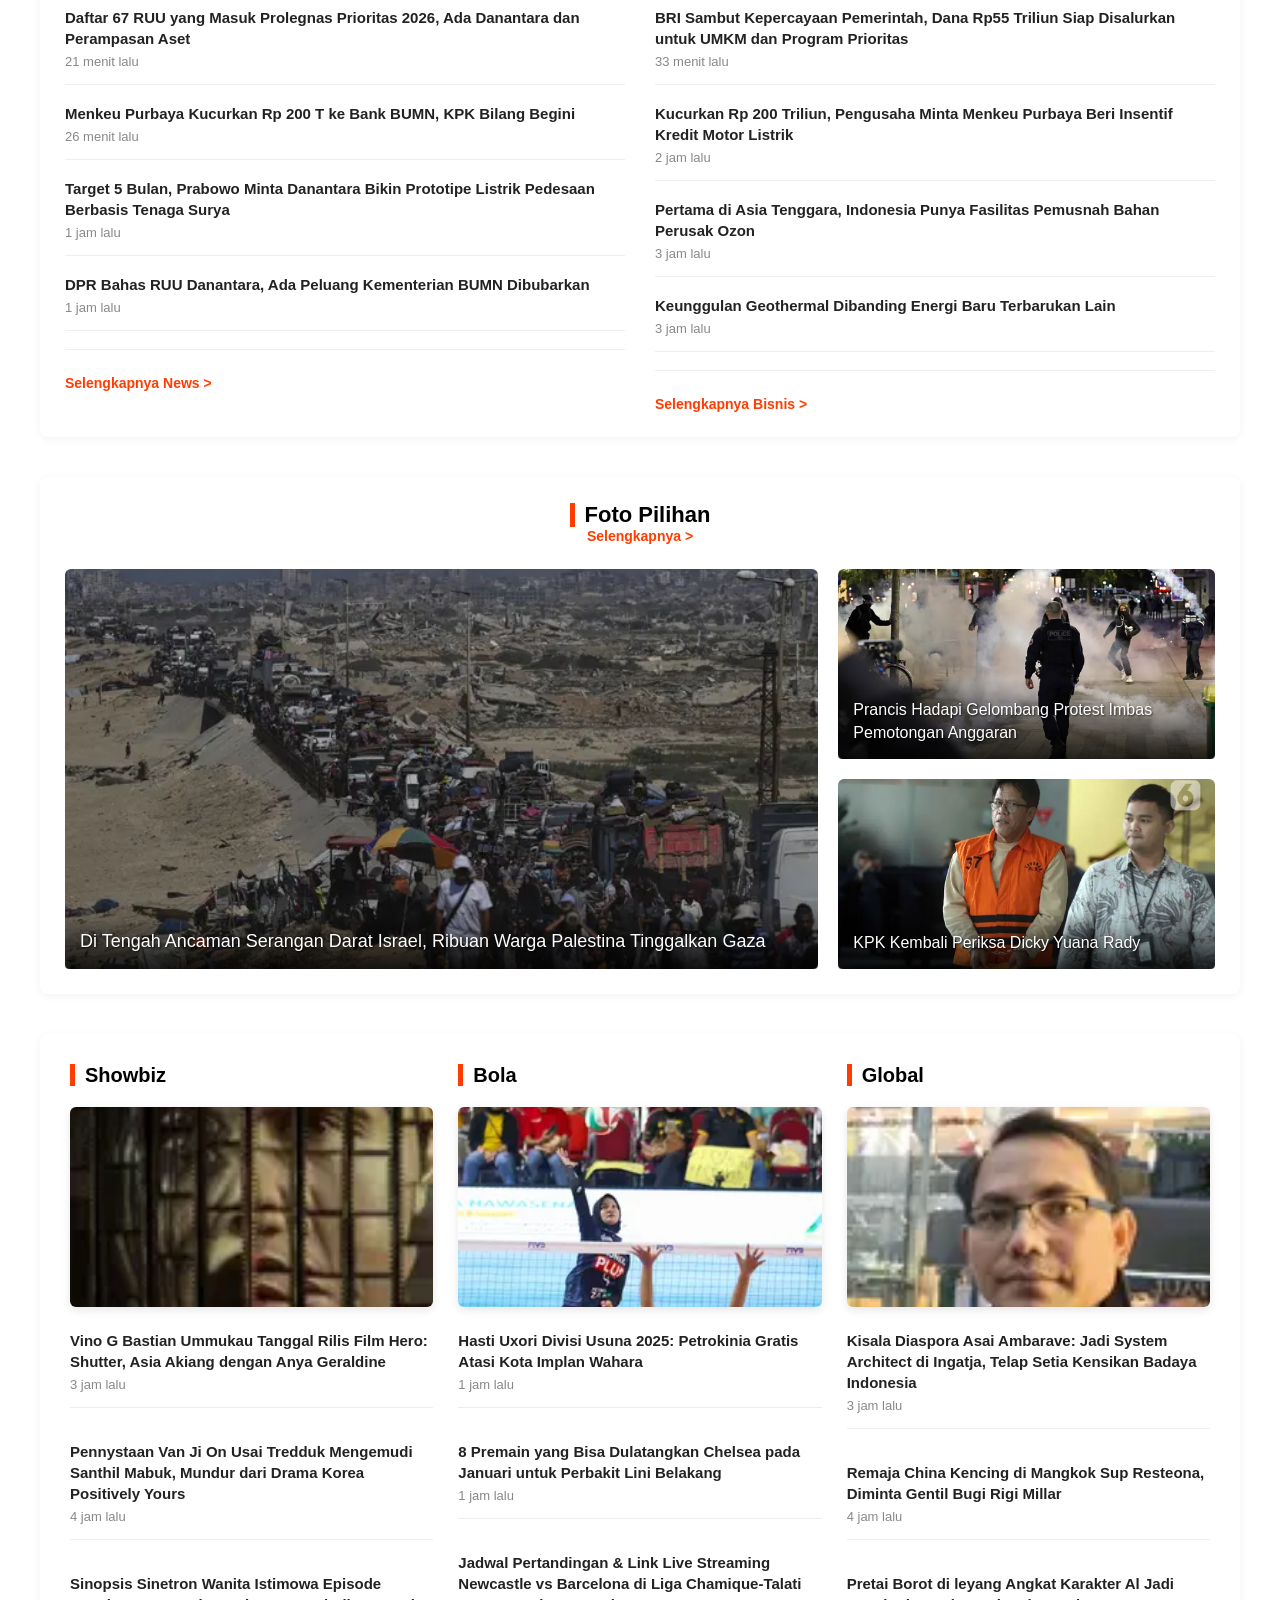
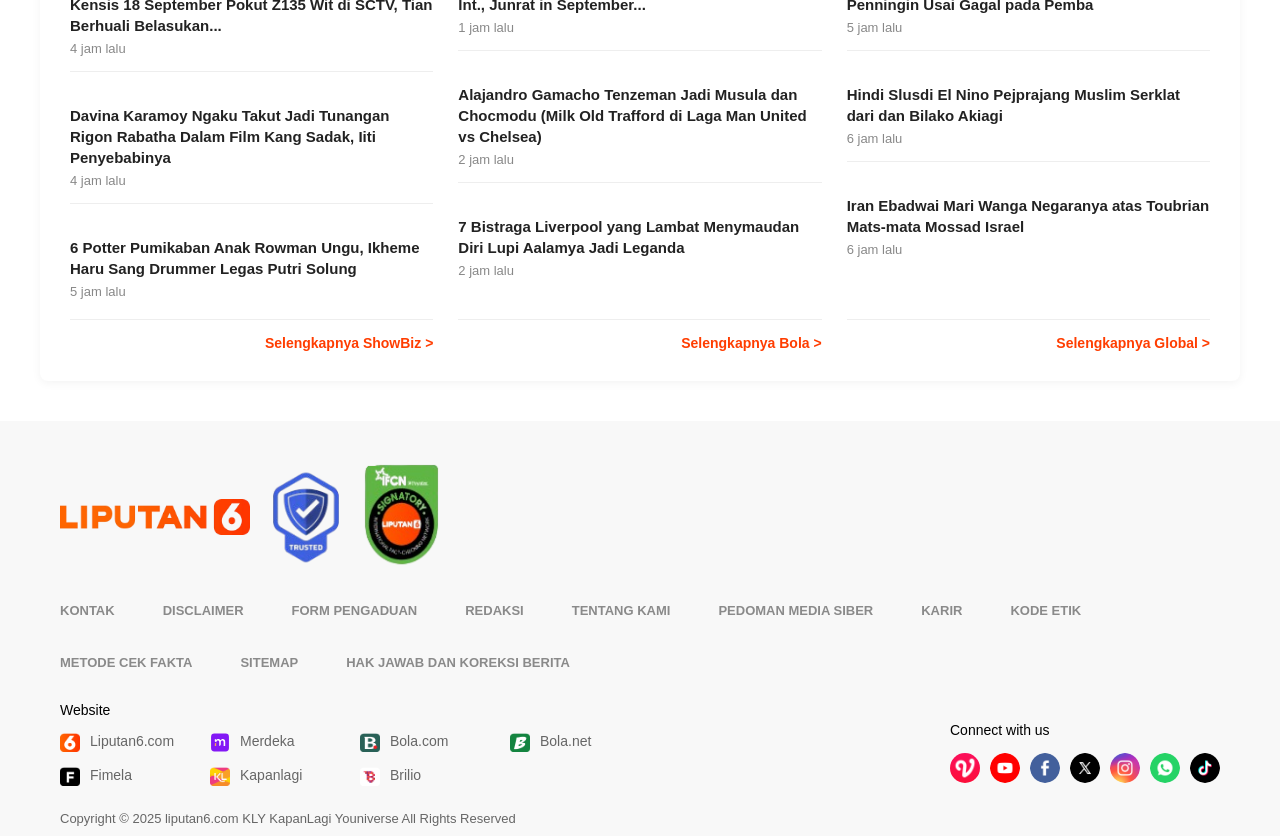
==== commit 745b1d78: "up tampilan full" ====
--- a/index.html
+++ b/index.html
@@ -3,7 +3,7 @@
 <head>
     <meta charset="UTF-8">
     <meta name="viewport" content="width=device-width, initial-scale=1.0">
-    <title>Liputan6 By Evan Fadilah</title>
+    <title>Liputan6</title>
     <link rel="stylesheet" href="style.css">
     <link rel="stylesheet" href="https://cdnjs.cloudflare.com/ajax/libs/font-awesome/6.4.0/css/all.min.css">
 </head>
@@ -73,8 +73,6 @@
         </ul>
         <h3>MASUK</h3>
     </div> -->
-    <script src="style.js"></script>
-    <!--Ruth-->
     <div class="container">
         <div class="main">
             <div class="headline">
@@ -450,7 +448,7 @@
     <div class="news-bisnis-container">
         <div class="news-column">
             <div class="section-header">
-                <h3>NEWS</h3>
+                <h3>News</h3>
                 <img src="asset/014424600_1569998812-20191002-Sidang-Paripurna-Ke-2-MPR-TALLO-3.webp" alt="News Header" class="header-image">
             </div>
             <div class="news-item">
@@ -479,7 +477,7 @@
         
         <div class="bisnis-column">
             <div class="section-header">
-                <h3>BISNIS</h3>
+                <h3>Bisnis</h3>
                 <img src="asset/000412300_1573559498-20191112-Gelar-Mandiri-Fiesta-Expo-ANGGA-6.webp" alt="Bisnis Header" class="header-image">
             </div>
             <div class="news-item">
@@ -553,7 +551,7 @@
         <!-- ShowBiz Column -->
         <div class="category-column">
             <div class="category-header">
-                <h3>SHOWBIZ</h3>
+                <h3>Showbiz</h3>
             </div>
             <div class="category-image">
                 <img src="asset/vino.webp" alt="ShowBiz">
@@ -588,7 +586,7 @@
         <!-- Bola Column -->
         <div class="category-column">
             <div class="category-header">
-                <h3>BOLA</h3>
+                <h3>Bola</h3>
             </div>
             <div class="category-image">
                 <img src="asset/voli.webp" alt="Bola">
@@ -623,7 +621,7 @@
         <!-- Global Column -->
         <div class="category-column">
             <div class="category-header">
-                <h3>GLOBAL</h3>
+                <h3>Global</h3>
             </div>
             <div class="category-image">
                 <img src="asset/ambarawa.webp" alt="Global">
@@ -721,5 +719,6 @@
             </div>
         </div>
     </footer>
+    <script src="script.js"></script>
 </body>
 </html>
--- a/style.css
+++ b/style.css
@@ -1,3 +1,4 @@
+@import url('https://fonts.googleapis.com/css2?family=Roboto:wght@400;500;700&display=swap');
 body
 {
     margin: 0;
@@ -161,6 +162,12 @@
     font-size: 31px;
 }
 
+.div-2 ul a.active {
+    color: #ff3d00;
+    font-weight: bold;
+}
+
+
 .input-1{
     background-color: rgb(243, 243, 243);
     border: 1px black solid;
@@ -327,7 +334,7 @@
 /* Sidebar */
 .sidebar {
     flex: 1;
-    max-height: 600px;
+    max-height: 715px;
     overflow-y: auto;
     /* scrollbar-width: none; */
     -ms-overflow-style: none;
@@ -339,7 +346,7 @@
 }
 
 .sidebar h3 {
-    font-size: 18px;
+    font-size: 25px;
     font-weight: bold;
     margin-bottom: 15px;
     border-left: 4px solid #ff3d00;
@@ -353,7 +360,7 @@
 
 .sidebar li {
     margin-bottom: 18px;
-    font-size: 15px;
+    font-size: 20px;
     font-weight: bold;
     position: relative;
     padding-left: 35px;
@@ -1066,7 +1073,6 @@
     font-size: 22px;
     font-weight: bold;
     color: #000;
-    text-transform: uppercase;
     margin: 0;
     padding-left: 15px;
     position: relative;
@@ -1292,7 +1298,6 @@
     font-size: 20px;
     font-weight: bold;
     color: #000;
-    text-transform: uppercase;
     margin: 0;
     padding-left: 15px;
     position: relative;
@@ -1640,3 +1645,188 @@
     margin-top: 30px;
 }
 
+
+
+
+.div-2 ul a {
+    transition: all 0.25s ease;
+    text-decoration: none;
+    color: black;
+    font-family: 'Roboto', sans-serif; 
+    position: relative;
+}
+
+.div-2 ul a::after {
+    content: "";
+    position: absolute;
+    left: 0;
+    bottom: -6px;
+    width: 0;
+    height: 2px;
+    background: #ff3d00;
+    transition: width 0.3s ease;
+}
+
+.div-2 ul a:hover::after {
+    width: 100%;
+}
+
+.header-button-search button,
+.header-login button,
+.div-trending button {
+    transition: transform 0.3s ease, box-shadow 0.3s ease;
+}
+
+.header-button-search button:hover,
+.header-login button:hover,
+.div-trending button:hover {
+    transform: translateY(-3px);
+    box-shadow: 0 6px 12px rgba(0,0,0,0.15);
+}
+
+.header-input div input {
+    transition: border-color 0.3s ease, box-shadow 0.3s ease;
+}
+
+.header-input div input:focus {
+    border-color: #ff3d00;
+    box-shadow: 0 0 6px rgba(255,61,0,0.4);
+}
+
+.sub-news .card,
+.grid-news .news-card,
+.bottom-card,
+.photo-card,
+.videocard {
+    transition: transform 0.3s ease, box-shadow 0.3s ease;
+}
+
+.sub-news .card:hover,
+.grid-news .news-card:hover,
+.bottom-card:hover,
+.photo-card:hover,
+.videocard:hover {
+    transform: translateY(-5px);
+    box-shadow: 0 6px 14px rgba(0,0,0,0.12);
+}
+
+a {
+    transition: color 0.3s ease;
+}
+
+/* Back to Top */
+.back-to-top {
+    position: fixed;
+    bottom: 20px;
+    right: 20px;
+    padding: 10px 15px;
+    border-radius: 50%;
+    border: none;
+    background: linear-gradient(to right, #ff6200, #ff3d00);
+    color: white;
+    cursor: pointer;
+    display: none;
+    z-index: 1000;
+    transition: opacity 0.3s ease;
+}
+
+.back-to-top.show {
+    display: block;
+    opacity: 1;
+}
+
+/* Reveal animation */
+.reveal-hidden {
+    opacity: 0;
+    transform: translateY(30px);
+    transition: all 0.8s ease;
+}
+
+.reveal-show {
+    opacity: 1;
+    transform: translateY(0);
+}
+
+/* .suggestion-box {
+  position: absolute;
+  top: 100%;              
+  left: 0;
+  background: #fff;
+  border: 1px solid #ddd;  
+  border-top: none;        
+  border-radius: 0 0 6px 6px;
+  width: 100%;             
+  max-width: 450px;        
+  display: none;
+  box-shadow: 0 4px 8px rgba(0,0,0,0.1);
+  z-index: 1000;
+}
+
+.suggestion-box p {
+  padding: 8px 12px;
+  margin: 0;
+  cursor: pointer;
+}
+
+.suggestion-box p:hover {
+  background: #f4f4f9;
+} */
+
+
+article img,
+.news-card img,
+.photo-card img,
+.videocard img {
+    transition: transform 0.5s ease, box-shadow 0.5s ease;
+    cursor: pointer;
+}
+
+body img:not(header img):not(nav img):not(footer img) {
+    transition: transform 0.5s ease, box-shadow 0.5s ease, filter 0.3s ease;
+    cursor: pointer;
+    border-radius: 6px;
+}
+
+body img:not(header img):not(nav img):not(footer img):hover {
+    transform: scale(1.05);
+    box-shadow: 0 10px 20px rgba(0, 0, 0, 0.15);
+    filter: brightness(1.1);
+}
+
+
+h1, h2, h3 {
+    transition: color 0.3s ease, transform 0.3s ease;
+    position: relative;
+    cursor: pointer;
+}
+
+h1:hover, h2:hover, h3:hover {
+    color: #ff3d00;
+    transform: translateY(-2px);
+}
+
+
+h1::after, h2::after, h3::after {
+    content: "";
+    position: absolute;
+    bottom: -6px;
+    left: 0;
+    width: 0;
+    height: 3px;
+    background: #ff3d00;
+    transition: width 0.3s ease;
+}
+
+h1:hover::after, h2:hover::after, h3:hover::after {
+    width: 100%;
+}
+
+p {
+    transition: color 0.3s ease;
+}
+
+p:hover {
+    color: #444;
+}
+
+
